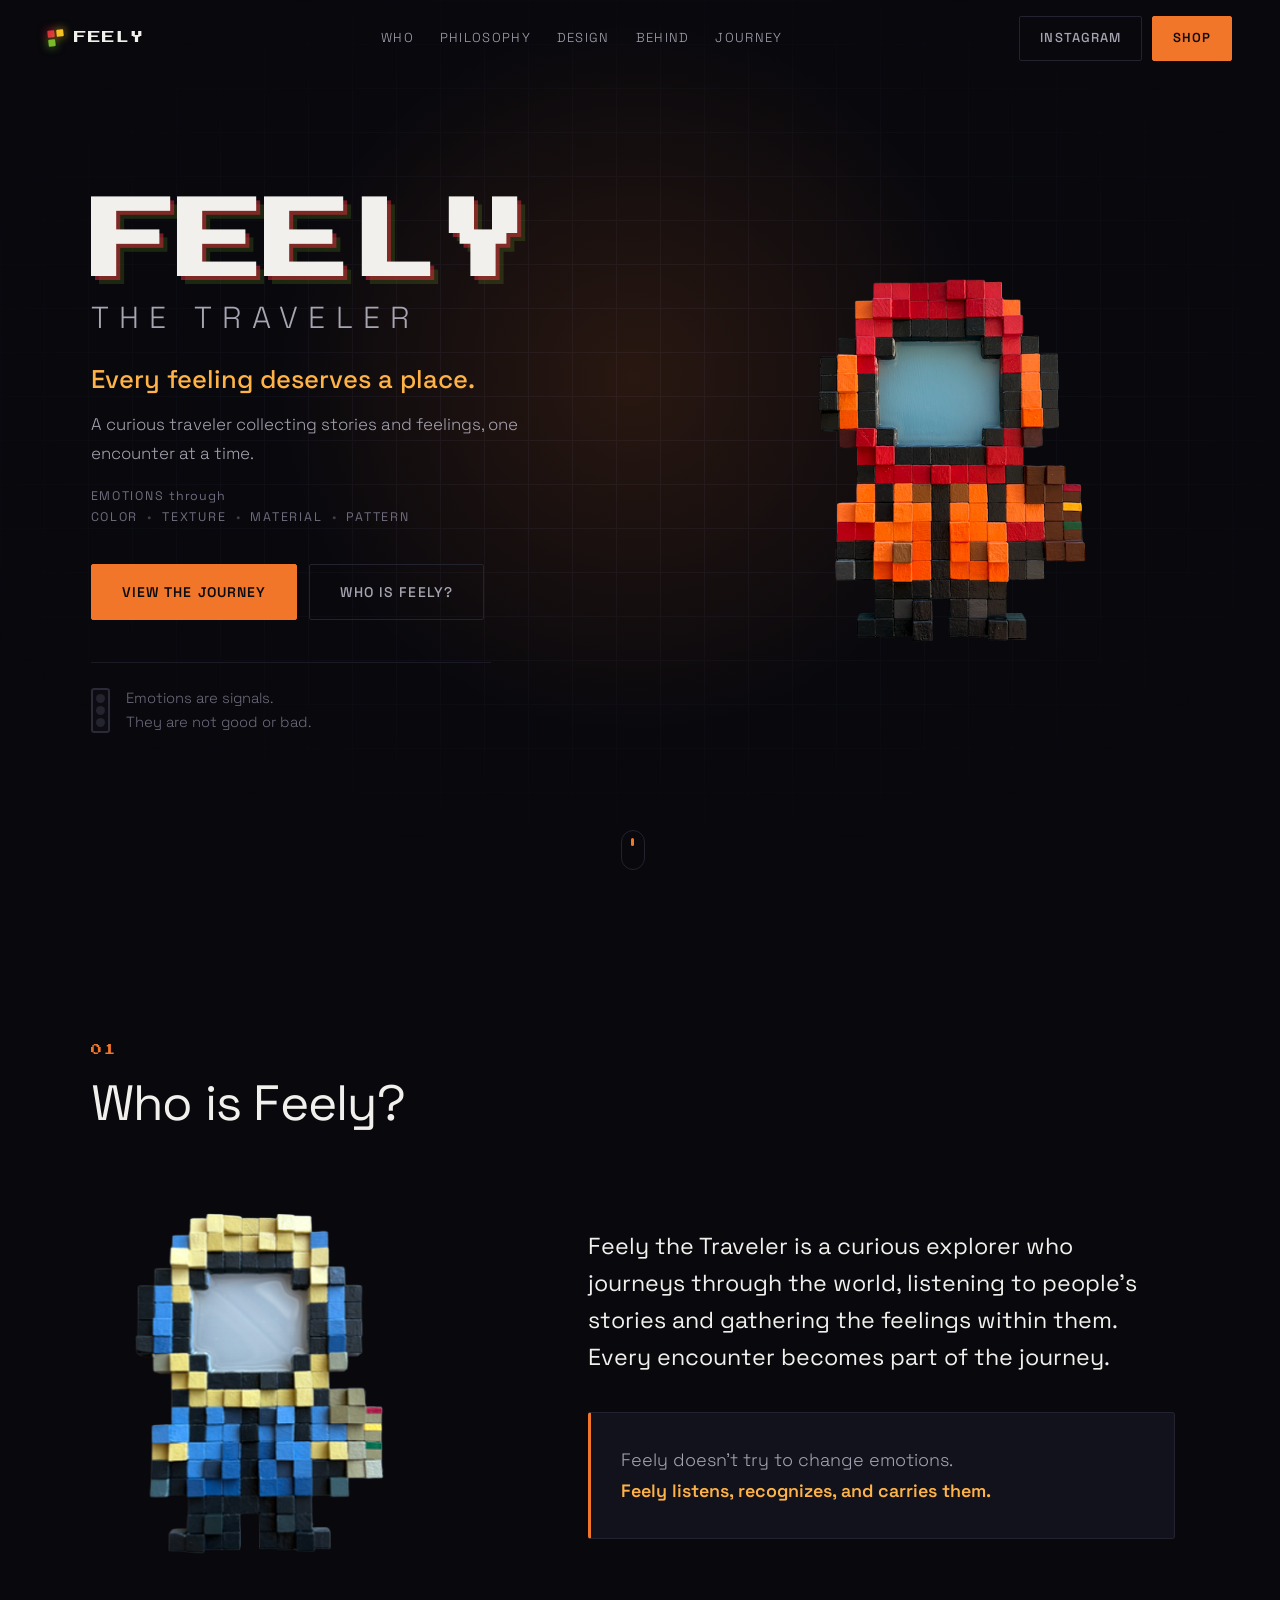
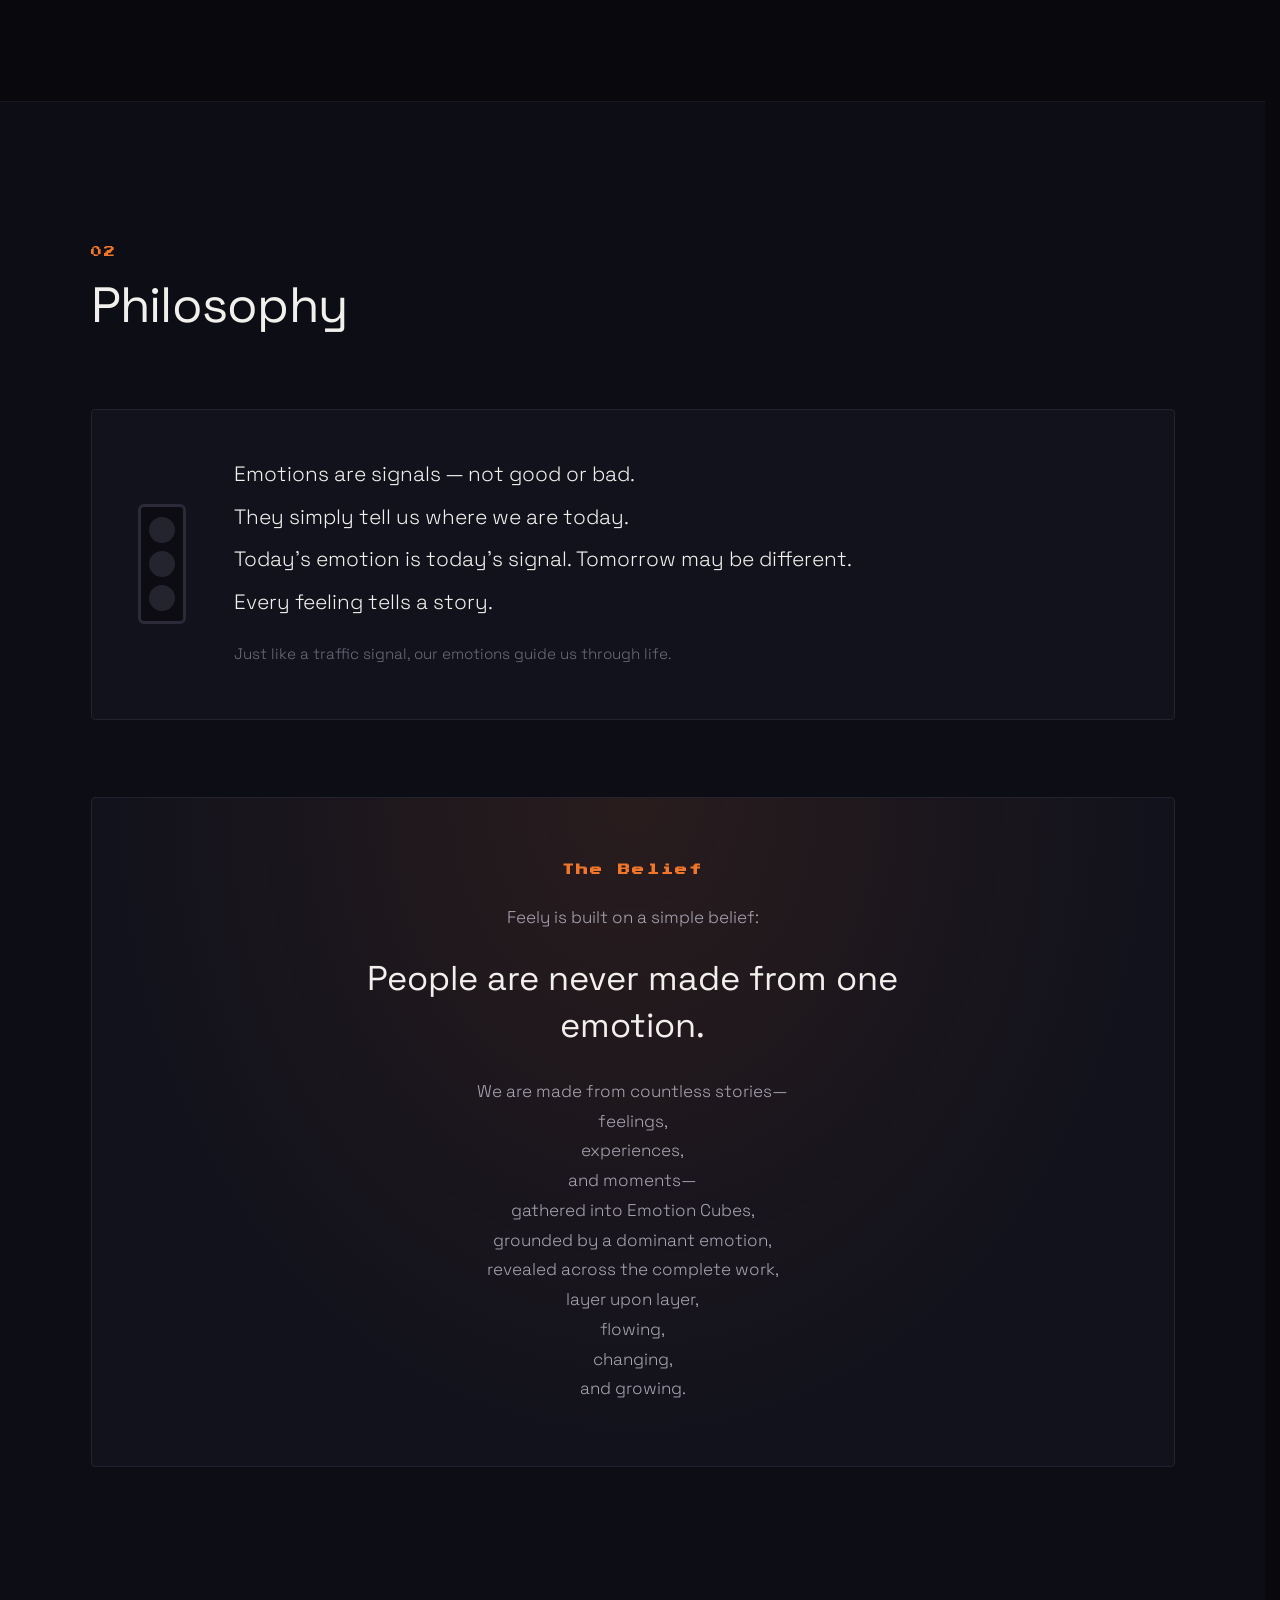
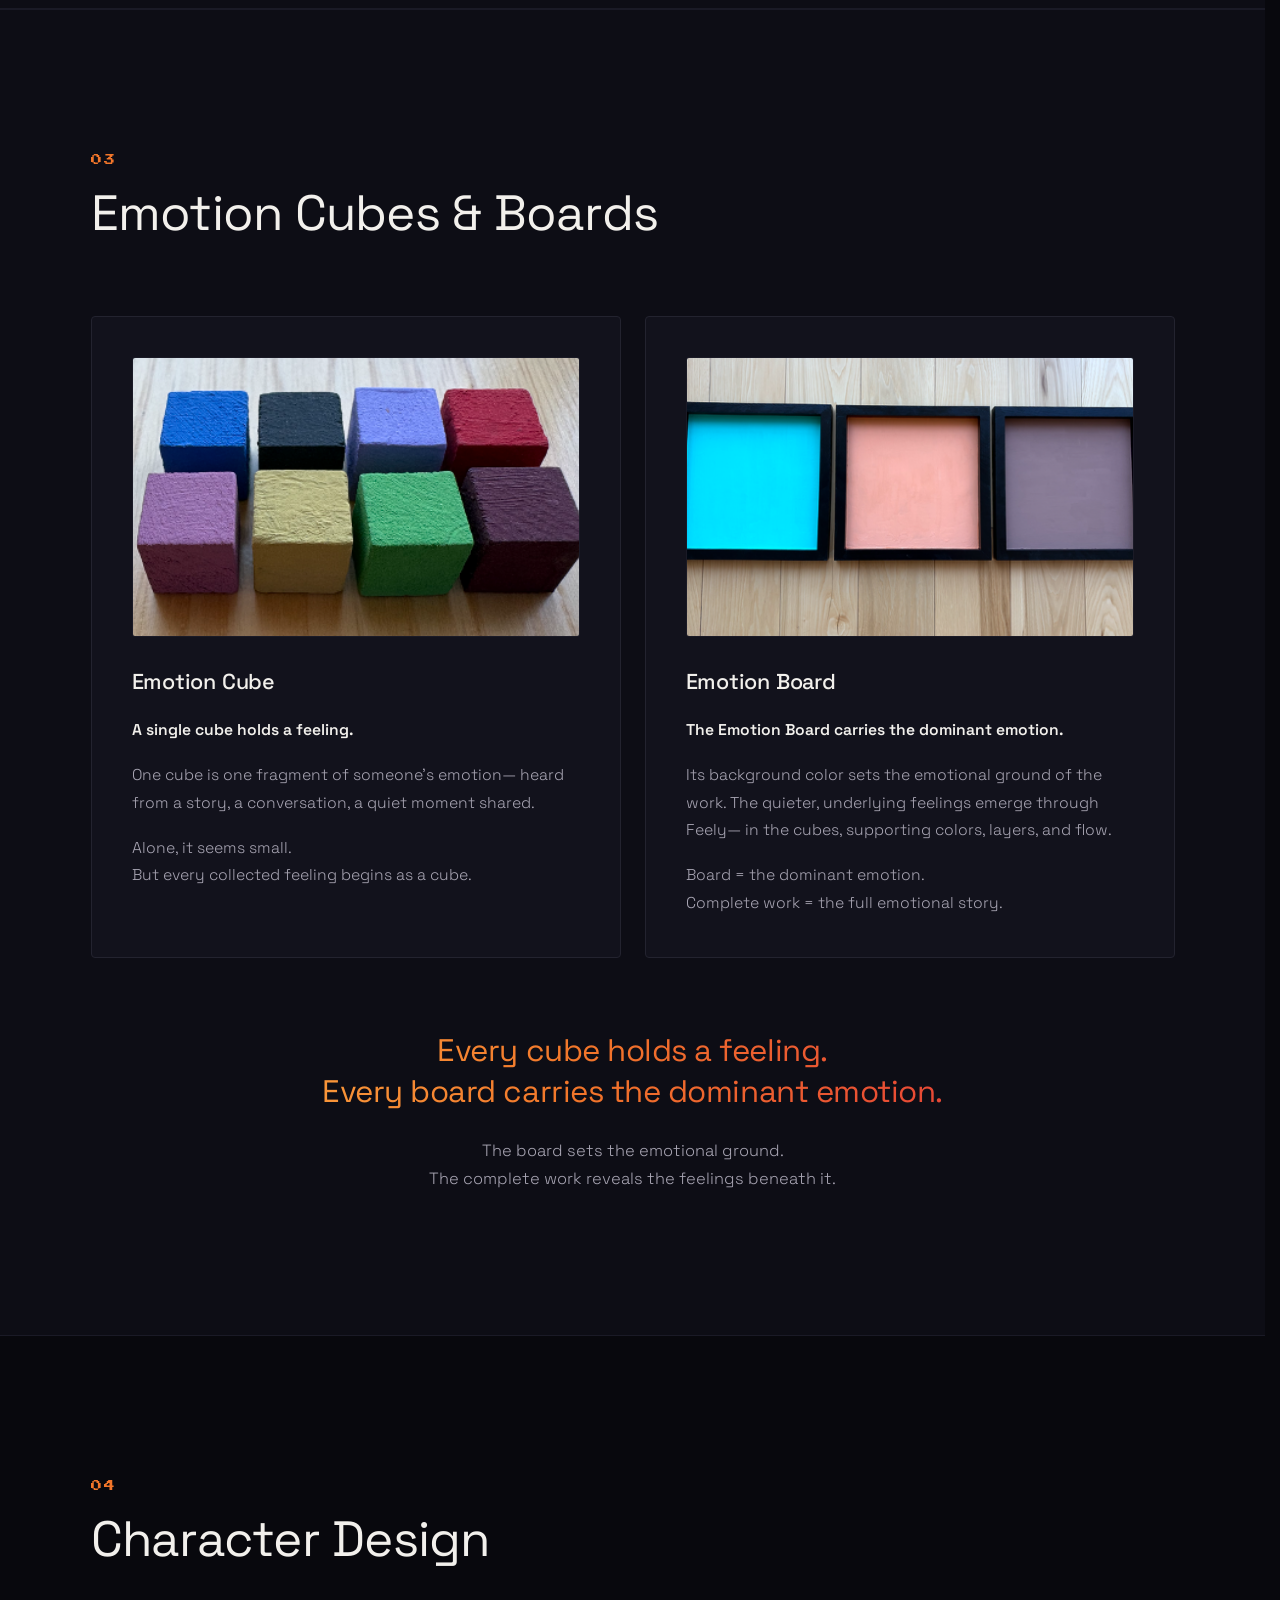
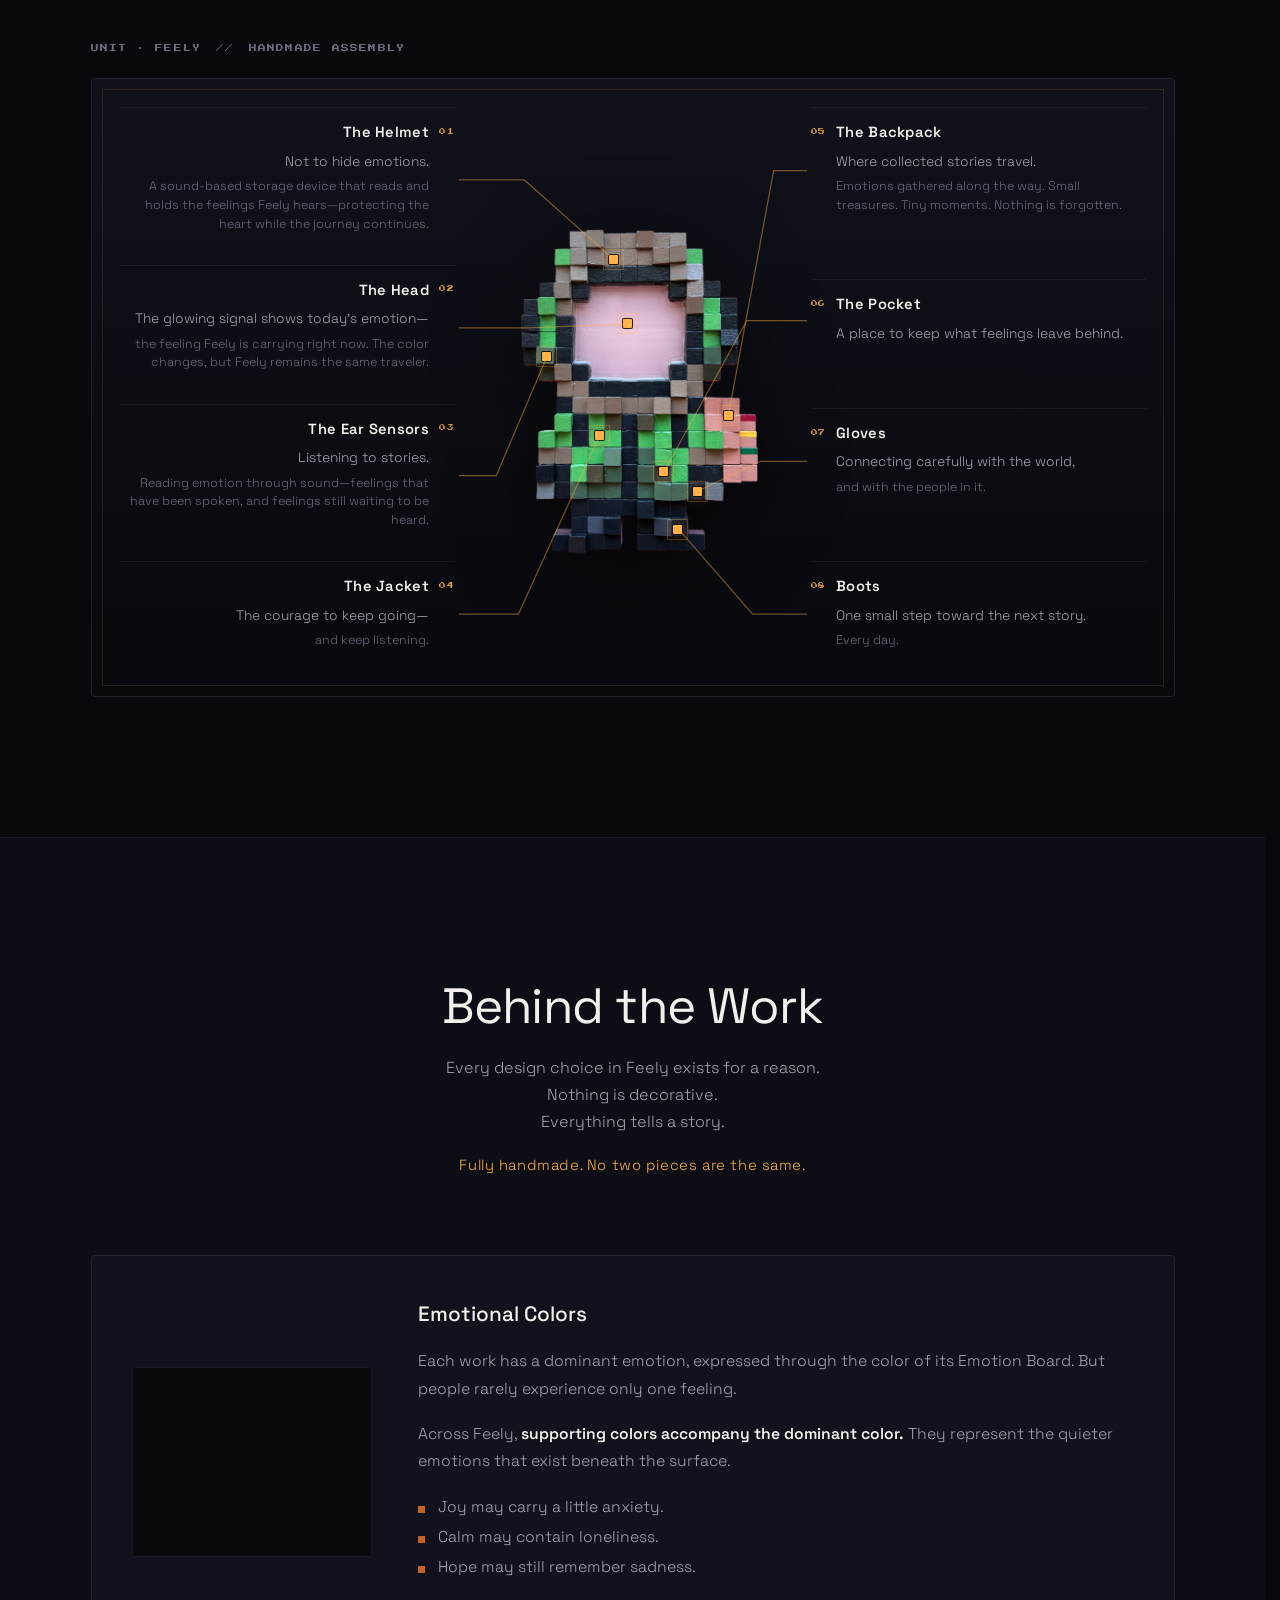
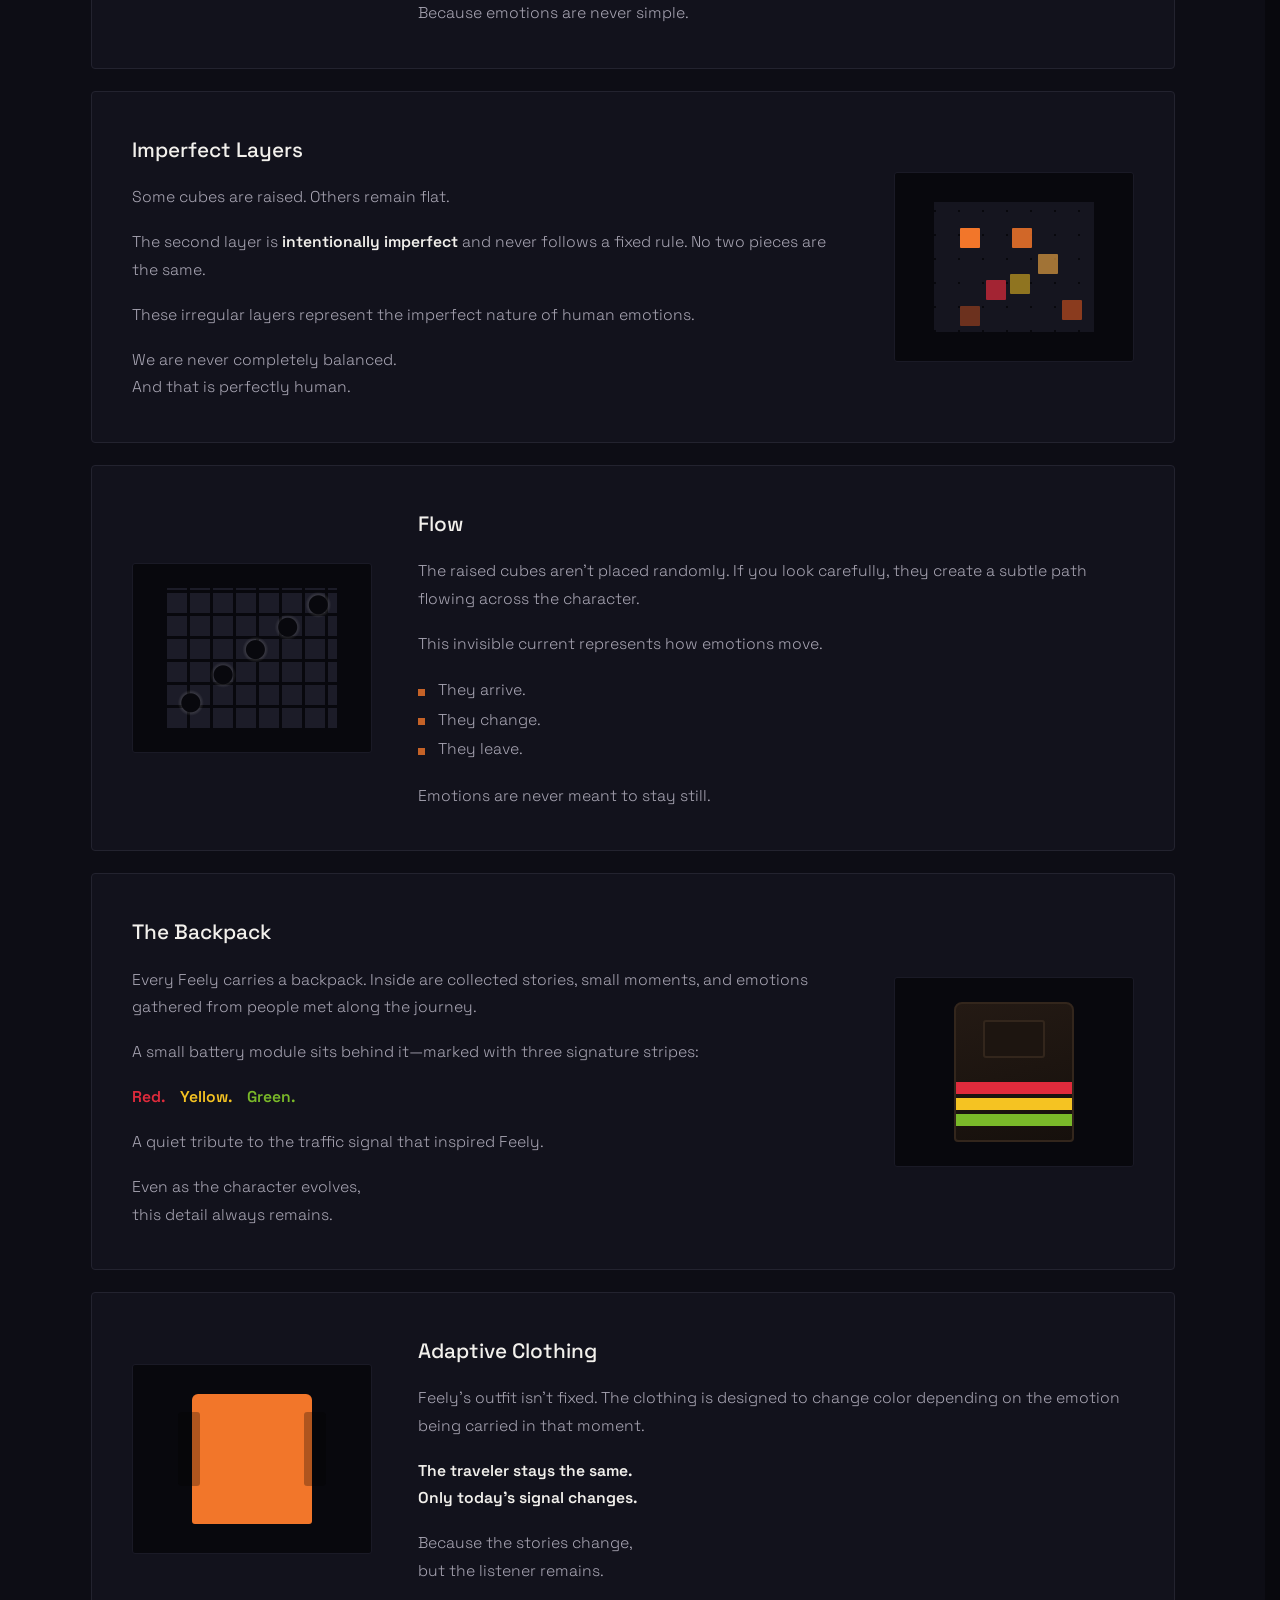
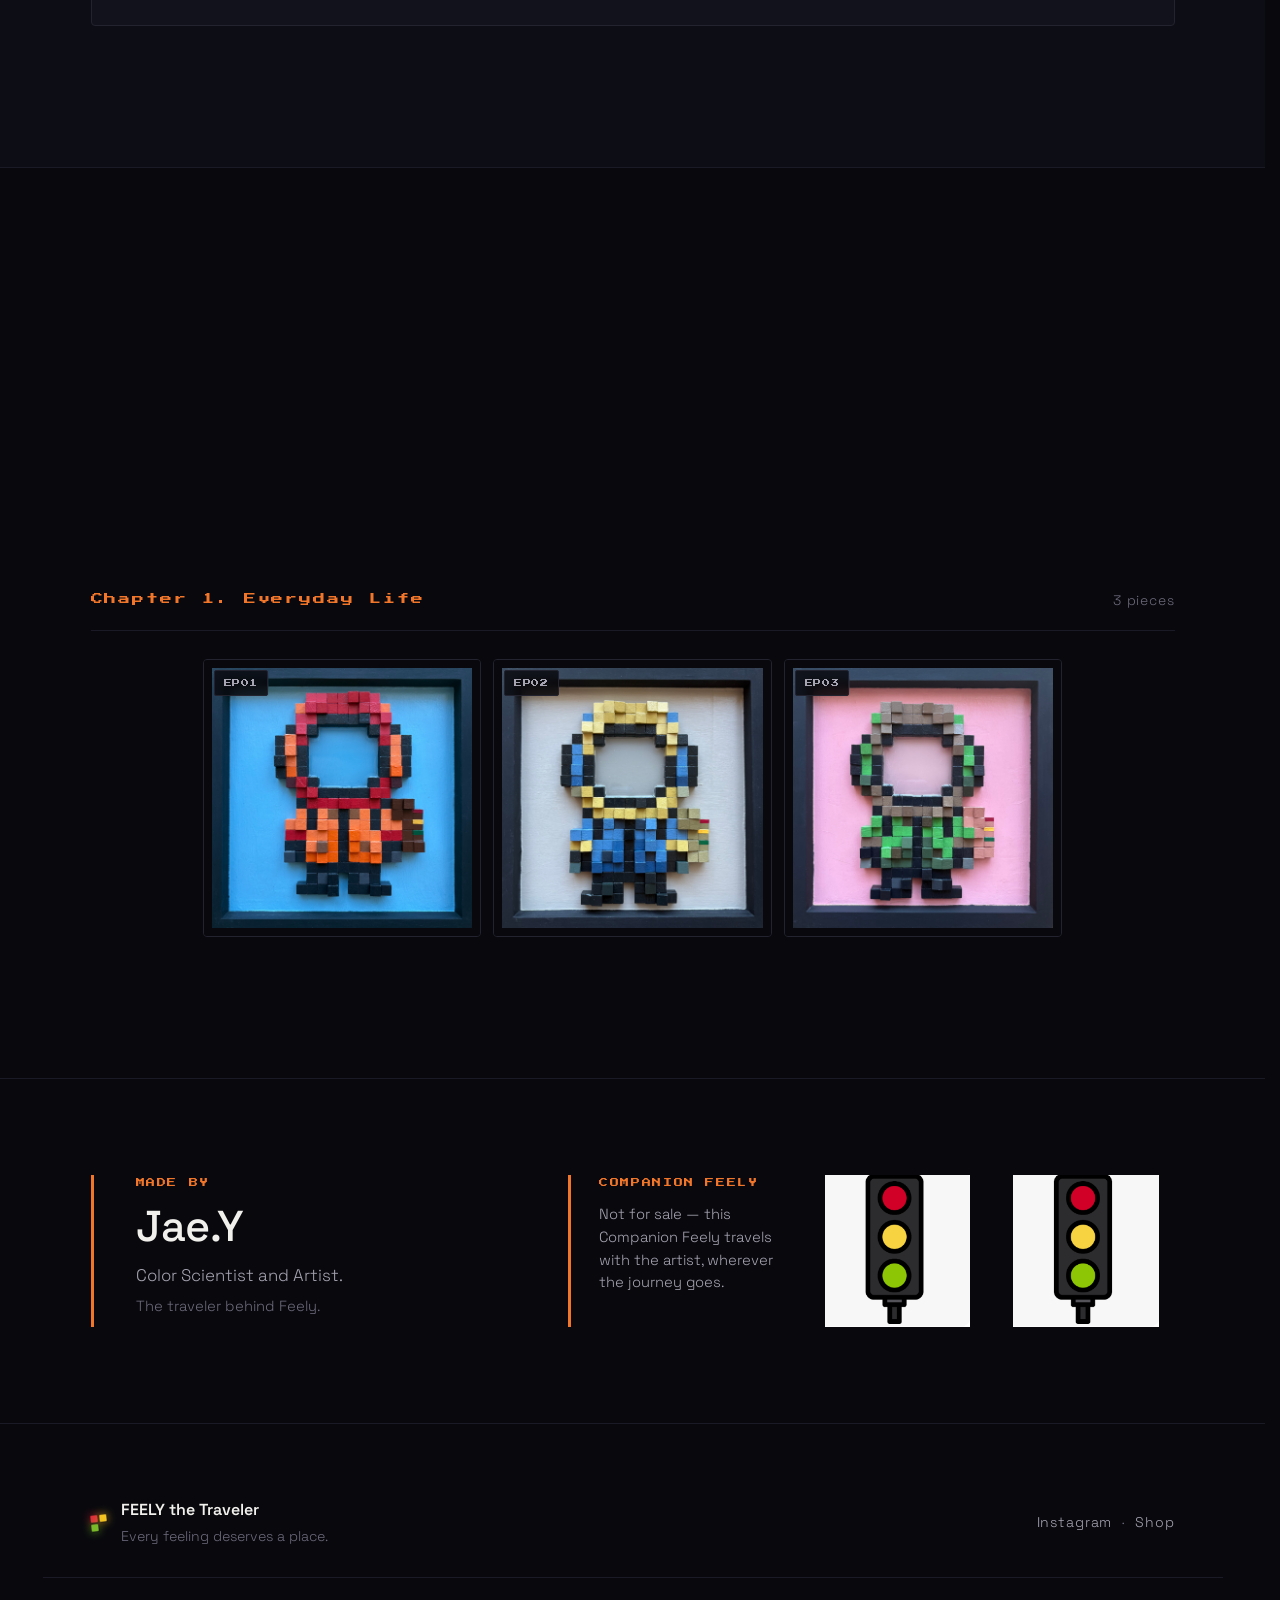
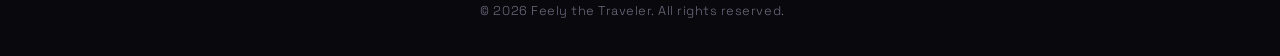
==== index.html @ 60d7a717 "Move Shop button out of mobile hamburger menu, keep Instagram inside" ====
<!DOCTYPE html>
<html lang="en">
<head>
<meta charset="UTF-8">
<meta name="viewport" content="width=device-width, initial-scale=1.0">
<meta name="google-site-verification" content="SsvzoKVjZzc_HH-ZsK9oeQ6jUMy10ze1MVU97NEycnQ" />

<title>FEELY the Traveler — Every feeling deserves a place.</title>
<meta name="description" content="A curious traveler collecting stories and feelings, one encounter at a time. Emotion Cubes and Emotion Boards by FEELY the Traveler.">

<meta property="og:type" content="website">
<meta property="og:title" content="FEELY the Traveler">
<meta property="og:description" content="Every feeling deserves a place. A curious traveler collecting stories and feelings, one encounter at a time.">
<meta property="og:image" content="assets/img/feel_foreground.png">
<meta name="twitter:card" content="summary_large_image">

<link rel="icon" type="image/png" href="assets/img/feel_foreground.png">

<link rel="preconnect" href="https://fonts.googleapis.com">
<link rel="preconnect" href="https://fonts.gstatic.com" crossorigin>
<link href="https://fonts.googleapis.com/css2?family=IBM+Plex+Sans:ital,wght@0,300;0,400;0,500;1,300&family=Press+Start+2P&family=Space+Grotesk:wght@300;400;500;600;700&display=swap" rel="stylesheet">
<link rel="stylesheet" href="assets/css/style.css">
</head>

<body>

<!-- ============ NAV ============ -->
<header class="nav" id="nav">
  <a class="nav__brand" href="#top">
    <span class="brandmark" aria-hidden="true">
      <i data-c="r"></i><i data-c="y"></i><i data-c="g"></i>
    </span>
    <span class="nav__brandtext">FEELY</span>
  </a>

  <nav class="nav__links" aria-label="Sections">
    <a href="#who">Who</a>
    <a href="#philosophy">Philosophy</a>
    <a href="#design">Design</a>
    <a href="#behind">Behind</a>
    <a href="#journey">Journey</a>
  </nav>

  <div class="nav__cta">
    <a class="btn btn--ghost" href="https://www.instagram.com/feely_the_traveler/" target="_blank" rel="noopener">Instagram</a>
    <a class="btn btn--solid" href="https://thedropmuse.com/artist/feely_the_traveler" target="_blank" rel="noopener">Shop</a>
  </div>

  <button class="nav__toggle" id="navToggle" type="button" aria-expanded="false" aria-controls="navMobile" aria-label="Toggle menu">
    <span class="nav__toggle-bar"></span>
    <span class="nav__toggle-bar"></span>
    <span class="nav__toggle-bar"></span>
  </button>

  <div class="nav__mobile" id="navMobile">
    <a href="#who">Who</a>
    <a href="#philosophy">Philosophy</a>
    <a href="#design">Design</a>
    <a href="#behind">Behind</a>
    <a href="#journey">Journey</a>
    <div class="nav__mobile-cta">
      <a class="btn btn--ghost" href="https://www.instagram.com/feely_the_traveler/" target="_blank" rel="noopener">Instagram</a>
    </div>
  </div>
</header>


<!-- ============ HERO ============ -->
<section class="hero" id="top">
  <div class="hero__grid" aria-hidden="true"></div>

  <div class="hero__inner">
    <div class="hero__copy">
      <h1 class="hero__title">
        <span class="hero__title-main">FEELY</span>
        <span class="hero__title-sub">the Traveler</span>
      </h1>

      <p class="hero__tag">Every feeling deserves a place.</p>
      <p class="hero__lede">A curious traveler collecting stories and feelings, one encounter at a time.</p>

      <p class="hero__materials" aria-label="Emotions through craft">
        <span class="hero__materials-lead">Emotions <span class="hero__materials-through">through</span></span>
        <span class="hero__materials-list">
          Color <span aria-hidden="true">•</span>
          Texture <span aria-hidden="true">•</span>
          Material <span aria-hidden="true">•</span>
          Pattern
        </span>
      </p>

      <div class="hero__actions">
        <a class="btn btn--solid btn--lg" href="#journey">View the Journey</a>
        <a class="btn btn--ghost btn--lg" href="#who">Who is Feely?</a>
      </div>

      <div class="hero__signalnote">
        <span class="signal signal--live" aria-hidden="true">
          <i data-lamp="r"></i><i data-lamp="y"></i><i data-lamp="g"></i>
        </span>
        <p>Emotions are signals.<br>They are not good or bad.</p>
      </div>
    </div>

    <figure class="hero__art">
      <div class="hero__artframe">
        <img src="assets/img/feel_foreground.png" alt="FEELY the Traveler, built from hand-painted wooden Emotion Cubes." loading="eager">
      </div>
    </figure>
  </div>

  <a class="hero__scroll" href="#who" aria-label="Scroll down">
    <span></span>
  </a>
</section>


<!-- ============ 01 WHO ============ -->
<section class="sec" id="who">
  <div class="wrap">
    <div class="sechead reveal">
      <span class="sechead__num">01</span>
      <h2 class="sechead__title">Who is Feely?</h2>
    </div>

    <div class="who">
      <figure class="who__art reveal">
        <img src="assets/img/feely_foreground2.png" alt="FEELY the Traveler" loading="lazy">
      </figure>

      <div class="who__copy">
        <div class="who__body reveal">
          <p class="lead">
            Feely the Traveler is a curious explorer who journeys through the world,
            listening to people's stories and gathering the feelings within them.
            Every encounter becomes part of the journey.
          </p>
        </div>

        <blockquote class="pull reveal">
          Feely doesn't try to change emotions.<br>
          <strong>Feely listens, recognizes, and carries them.</strong>
        </blockquote>
      </div>
    </div>
  </div>
</section>


<!-- ============ 02 PHILOSOPHY ============ -->
<section class="sec sec--alt" id="philosophy">
  <div class="wrap">
    <div class="sechead reveal">
      <span class="sechead__num">02</span>
      <h2 class="sechead__title">Philosophy</h2>
    </div>

    <div class="signalcard reveal">
      <div class="signalcard__light">
        <span class="signal signal--lg signal--live" aria-hidden="true">
          <i data-lamp="r"></i><i data-lamp="y"></i><i data-lamp="g"></i>
        </span>
      </div>
      <div class="signalcard__text">
        <p>Emotions are signals — not good or bad.</p>
        <p>They simply tell us where we are today.</p>
        <p>Today's emotion is today's signal. Tomorrow may be different.</p>
        <p>Every feeling tells a story.</p>
        <p class="muted">Just like a traffic signal, our emotions guide us through life.</p>
      </div>
    </div>

    <div class="manifesto reveal">
      <h3>The Belief</h3>
      <p>Feely is built on a simple belief:</p>
      <p class="manifesto__big">
        People are never made from one emotion.
      </p>
      <p>
        We are made from countless stories—<br>
        feelings,<br>
        experiences,<br>
        and moments—<br>
        gathered into Emotion Cubes,<br>
        grounded by a dominant emotion,<br>
        revealed across the complete work,<br>
        layer upon layer,<br>
        flowing,<br>
        changing,<br>
        and growing.
      </p>
    </div>
  </div>
</section>


<!-- ============ 03 EMOTION CUBE / EMOTION BOARD ============ -->
<section class="sec sec--alt" id="why">
  <div class="wrap">
    <div class="sechead reveal">
      <span class="sechead__num">03</span>
      <h2 class="sechead__title">Emotion Cubes &amp; Boards</h2>
    </div>

    <div class="duo">
      <article class="card reveal">
        <div class="card__visual">
          <img src="assets/img/emotion-cubes.png" alt="Hand-painted wooden Emotion Cubes in different colors." loading="lazy">
        </div>
        <h3>Emotion Cube</h3>
        <p><strong>A single cube holds a feeling.</strong></p>
        <p>
          One cube is one fragment of someone's emotion—
          heard from a story, a conversation, a quiet moment shared.
        </p>
        <p>Alone, it seems small.<br>But every collected feeling begins as a cube.</p>
      </article>

      <article class="card reveal">
        <div class="card__visual">
          <img src="assets/img/emotion-boards.png" alt="Emotion Boards whose background colors represent dominant emotions." loading="lazy">
        </div>
        <h3>Emotion Board</h3>
        <p><strong>The Emotion Board carries the dominant emotion.</strong></p>
        <p>
          Its background color sets the emotional ground of the work.
          The quieter, underlying feelings emerge through Feely—
          in the cubes, supporting colors, layers, and flow.
        </p>
        <p>Board = the dominant emotion.<br>Complete work = the full emotional story.</p>
      </article>
    </div>

    <p class="bigline bigline--sm reveal">
      Every cube holds a feeling.<br>
      Every board carries the dominant emotion.
    </p>
    <p class="center-note center-note--after reveal">
      The board sets the emotional ground.<br>
      The complete work reveals the feelings beneath it.
    </p>
  </div>
</section>


<!-- ============ 05 CHARACTER DESIGN ============ -->
<section class="sec" id="design">
  <div class="wrap">
    <div class="sechead reveal">
      <span class="sechead__num">04</span>
      <h2 class="sechead__title">Character Design</h2>
    </div>

    <div class="schematic reveal">
      <p class="schematic__meta">
        <span>UNIT · FEELY</span>
        <span aria-hidden="true">//</span>
        <span>HANDMADE ASSEMBLY</span>
      </p>

      <div class="schematic__board">
        <aside class="schematic__side schematic__side--left">
          <article class="callout" data-part="helmet">
            <span class="callout__id">01</span>
            <div class="callout__body">
              <h3>The Helmet</h3>
              <p>Not to hide emotions.</p>
              <p class="muted">A sound-based storage device that reads and holds the feelings Feely hears—protecting the heart while the journey continues.</p>
            </div>
          </article>

          <article class="callout" data-part="head">
            <span class="callout__id">02</span>
            <div class="callout__body">
              <h3>The Head</h3>
              <p>The glowing signal shows today's emotion—</p>
              <p class="muted">the feeling Feely is carrying right now. The color changes, but Feely remains the same traveler.</p>
            </div>
          </article>

          <article class="callout" data-part="ears">
            <span class="callout__id">03</span>
            <div class="callout__body">
              <h3>The Ear Sensors</h3>
              <p>Listening to stories.</p>
              <p class="muted">Reading emotion through sound—feelings that have been spoken, and feelings still waiting to be heard.</p>
            </div>
          </article>

          <article class="callout" data-part="jacket">
            <span class="callout__id">04</span>
            <div class="callout__body">
              <h3>The Jacket</h3>
              <p>The courage to keep going—</p>
              <p class="muted">and keep listening.</p>
            </div>
          </article>
        </aside>

        <figure class="schematic__figure">
          <div class="schematic__canvas">
            <img
              class="schematic__img"
              src="assets/img/feely_design.png"
              alt="FEELY character schematic — voxel traveler assembled from Emotion Cubes."
              loading="lazy"
            >

            <span class="schematic__pin" data-part="helmet" style="--x:44.0%; --y:12.7%"></span>
            <span class="schematic__pin" data-part="head" style="--x:48.3%; --y:31.5%"></span>
            <span class="schematic__pin" data-part="ears" style="--x:23.1%; --y:40.9%"></span>
            <span class="schematic__pin" data-part="jacket" style="--x:39.6%; --y:64.0%"></span>
            <span class="schematic__pin" data-part="backpack" style="--x:79.9%; --y:58.2%"></span>
            <span class="schematic__pin" data-part="pocket" style="--x:59.8%; --y:74.6%"></span>
            <span class="schematic__pin" data-part="gloves" style="--x:70.2%; --y:80.4%"></span>
            <span class="schematic__pin" data-part="boots" style="--x:64.2%; --y:91.4%"></span>
          </div>
        </figure>

        <svg class="schematic__wires" aria-hidden="true"></svg>

        <aside class="schematic__side schematic__side--right">
          <article class="callout" data-part="backpack">
            <span class="callout__id">05</span>
            <div class="callout__body">
              <h3>The Backpack</h3>
              <p>Where collected stories travel.</p>
              <p class="muted">Emotions gathered along the way. Small treasures. Tiny moments. Nothing is forgotten.</p>
            </div>
          </article>

          <article class="callout" data-part="pocket">
            <span class="callout__id">06</span>
            <div class="callout__body">
              <h3>The Pocket</h3>
              <p>A place to keep what feelings leave behind.</p>
            </div>
          </article>

          <article class="callout" data-part="gloves">
            <span class="callout__id">07</span>
            <div class="callout__body">
              <h3>Gloves</h3>
              <p>Connecting carefully with the world,</p>
              <p class="muted">and with the people in it.</p>
            </div>
          </article>

          <article class="callout" data-part="boots">
            <span class="callout__id">08</span>
            <div class="callout__body">
              <h3>Boots</h3>
              <p>One small step toward the next story.</p>
              <p class="muted">Every day.</p>
            </div>
          </article>
        </aside>
      </div>
    </div>
  </div>
</section>


<!-- ============ BEHIND THE DESIGN ============ -->
<section class="sec sec--alt" id="behind">
  <div class="wrap">
    <div class="sechead sechead--plain reveal">
      <h2 class="sechead__title">Behind the Work</h2>
      <p class="sechead__sub">
        Every design choice in Feely exists for a reason.<br>
        Nothing is decorative.<br>
        Everything tells a story.
      </p>
      <p class="sechead__handmade reveal">Fully handmade. No two pieces are the same.</p>
    </div>

    <div class="behind">

      <article class="behind__item reveal">
        <div class="behind__visual">
          <div class="swatches">
            <span class="swatch swatch--primary"></span>
            <span class="swatch swatch--s1"></span>
            <span class="swatch swatch--s2"></span>
          </div>
        </div>
        <div class="behind__body">
          <h3>Emotional Colors</h3>
          <p>Each work has a dominant emotion, expressed through the color of its Emotion Board. But people rarely experience only one feeling.</p>
          <p>Across Feely, <strong>supporting colors accompany the dominant color.</strong> They represent the quieter emotions that exist beneath the surface.</p>
          <ul class="ticks">
            <li>Joy may carry a little anxiety.</li>
            <li>Calm may contain loneliness.</li>
            <li>Hope may still remember sadness.</li>
          </ul>
          <p class="muted">Because emotions are never simple.</p>
        </div>
      </article>

      <article class="behind__item reveal">
        <div class="behind__visual">
          <div class="layers" aria-hidden="true"></div>
        </div>
        <div class="behind__body">
          <h3>Imperfect Layers</h3>
          <p>Some cubes are raised. Others remain flat.</p>
          <p>The second layer is <strong>intentionally imperfect</strong> and never follows a fixed rule. No two pieces are the same.</p>
          <p>These irregular layers represent the imperfect nature of human emotions.</p>
          <p class="muted">We are never completely balanced.<br>And that is perfectly human.</p>
        </div>
      </article>

      <article class="behind__item reveal">
        <div class="behind__visual">
          <div class="flow" aria-hidden="true"></div>
        </div>
        <div class="behind__body">
          <h3>Flow</h3>
          <p>The raised cubes aren't placed randomly. If you look carefully, they create a subtle path flowing across the character.</p>
          <p>This invisible current represents how emotions move.</p>
          <ul class="ticks">
            <li>They arrive.</li>
            <li>They change.</li>
            <li>They leave.</li>
          </ul>
          <p class="muted">Emotions are never meant to stay still.</p>
        </div>
      </article>

      <article class="behind__item reveal">
        <div class="behind__visual">
          <div class="pack" aria-hidden="true">
            <span class="pack__stripe pack__stripe--r"></span>
            <span class="pack__stripe pack__stripe--y"></span>
            <span class="pack__stripe pack__stripe--g"></span>
          </div>
        </div>
        <div class="behind__body">
          <h3>The Backpack</h3>
          <p>Every Feely carries a backpack. Inside are collected stories, small moments, and emotions gathered from people met along the journey.</p>
          <p>A small battery module sits behind it—marked with three signature stripes:</p>
          <p class="stripenames">
            <span class="sn sn--r">Red.</span>
            <span class="sn sn--y">Yellow.</span>
            <span class="sn sn--g">Green.</span>
          </p>
          <p>A quiet tribute to the traffic signal that inspired Feely.</p>
          <p class="muted">Even as the character evolves,<br>this detail always remains.</p>
        </div>
      </article>

      <article class="behind__item reveal">
        <div class="behind__visual">
          <div class="jacket" aria-hidden="true"></div>
        </div>
        <div class="behind__body">
          <h3>Adaptive Clothing</h3>
          <p>Feely's outfit isn't fixed. The clothing is designed to change color depending on the emotion being carried in that moment.</p>
          <p><strong>The traveler stays the same.<br>Only today's signal changes.</strong></p>
          <p class="muted">Because the stories change,<br>but the listener remains.</p>
        </div>
      </article>

    </div>

  </div>
</section>


<!-- ============ JOURNEY / GALLERY ============ -->
<section class="sec" id="journey">
  <div class="wrap">
    <div class="sechead sechead--plain reveal">
      <h2 class="sechead__title">The Journey</h2>
      <p class="sechead__sub">Stories collected along the way. One feeling at a time.</p>
    </div>

    <div class="journey__toolbar reveal">
      <div class="tabs" id="tabs" role="tablist" aria-label="Chapters"></div>
      <button class="tab tab--all" type="button" id="viewAll" aria-pressed="false">View all</button>
    </div>
    <div id="chapters"></div>
  </div>
</section>


<!-- ============ ARTIST ============ -->
<section class="artist">
  <div class="wrap">
    <div class="artist__row" id="artistRow">
      <div class="artist__col artist__signature reveal">
        <span class="artist__eyebrow">Made by</span>
        <h2>Jae.Y</h2>
        <p>Color Scientist and Artist.</p>
        <p class="artist__note">The traveler behind Feely.</p>
      </div>
    </div>
  </div>
</section>


<!-- ============ FOOTER ============ -->
<footer class="footer">
  <div class="wrap footer__inner">
    <div class="footer__brand">
      <span class="brandmark" aria-hidden="true">
        <i data-c="r"></i><i data-c="y"></i><i data-c="g"></i>
      </span>
      <div>
        <strong>FEELY the Traveler</strong>
        <span>Every feeling deserves a place.</span>
      </div>
    </div>

    <nav class="footer__links" aria-label="Elsewhere">
      <a href="https://www.instagram.com/feely_the_traveler/" target="_blank" rel="noopener">Instagram</a>
      <span aria-hidden="true">·</span>
      <a href="https://thedropmuse.com/artist/feely_the_traveler" target="_blank" rel="noopener">Shop</a>
    </nav>
  </div>
  <p class="footer__copy">&copy; <span id="year"></span> Feely the Traveler. All rights reserved.</p>
</footer>


<!-- ============ LIGHTBOX ============ -->
<div class="lb" id="lb" role="dialog" aria-modal="true" aria-label="Artwork viewer" hidden>
  <button class="lb__close" id="lbClose" aria-label="Close">&times;</button>
  <button class="lb__nav lb__nav--prev" id="lbPrev" aria-label="Previous">&#8249;</button>
  <button class="lb__nav lb__nav--next" id="lbNext" aria-label="Next">&#8250;</button>

  <div class="lb__panel">
    <figure class="lb__figure">
      <img id="lbImg" alt="">
    </figure>

    <aside class="lb__story" id="lbStory">
      <p class="lb__meta" id="lbMeta"></p>
      <p class="lb__emotion" id="lbEmotion" hidden></p>
      <blockquote class="lb__note" id="lbNote"></blockquote>
    </aside>
  </div>
</div>

<script src="assets/js/gallery-data.js"></script>
<script src="assets/js/main.js"></script>
</body>
</html>
---- assets/css/style.css ----
/* ==========================================================================
   FEELY the Traveler
   Every feeling deserves a place.
   ========================================================================== */

:root {
  /* Signal palette — the three lights that inspired Feely */
  --red:    #e02b3c;
  --yellow: #f5c322;
  --green:  #7ab929;

  /* Emotional accents drawn from the artwork */
  --orange: #f2762a;
  --rust:   #8a3b1e;
  --ember:  #ffb347;

  /* Surfaces */
  --bg:        #08080d;
  --bg-alt:    #0d0d15;
  --bg-card:   #12121c;
  --bg-raise:  #191926;
  --line:      #23232f;
  --line-soft: #1a1a26;

  /* Type */
  --ink:      #f2f0ec;
  --ink-mid:  #a8a5b3;
  --ink-dim:  #6e6b7d;

  --px: 'Press Start 2P', monospace;
  --sans: 'Space Grotesk', system-ui, -apple-system, 'Segoe UI', sans-serif;
  --story: 'IBM Plex Sans', 'Helvetica Neue', Helvetica, Arial, sans-serif;

  --wrap: 1180px;
  --ease: cubic-bezier(.22, 1, .36, 1);
}

* { box-sizing: border-box; }

html {
  scroll-behavior: smooth;
  scroll-padding-top: 90px;
  -webkit-text-size-adjust: 100%;
  overflow-x: hidden;
  overflow-y: scroll;
  scrollbar-gutter: stable;
}

body {
  margin: 0;
  background: var(--bg);
  color: var(--ink);
  font-family: var(--sans);
  font-size: 17px;
  line-height: 1.75;
  font-weight: 300;
  overflow-x: hidden;
  width: 100%;
  max-width: 100%;
  -webkit-font-smoothing: antialiased;
}

img { max-width: 100%; display: block; }

a { color: inherit; text-decoration: none; }

p { margin: 0 0 1.1rem; }
p:last-child { margin-bottom: 0; }

::selection { background: var(--orange); color: #0b0b10; }

.wrap {
  width: 100%;
  max-width: var(--wrap);
  margin: 0 auto;
  padding: 0 clamp(20px, 5vw, 48px);
}

.muted { color: var(--ink-dim); }

/* ==========================================================================
   Brand mark — RYG as Emotion Cubes, not a literal traffic light
   ========================================================================== */

.brandmark {
  display: inline-grid;
  grid-template-columns: repeat(2, 7px);
  grid-template-rows: repeat(2, 7px);
  gap: 2px;
  flex: none;
  transform: rotate(-6deg);
}

.brandmark i {
  display: block;
  width: 7px;
  height: 7px;
  border-radius: 1px;
  background: var(--c);
  box-shadow:
    1px 1px 0 rgba(0, 0, 0, .35),
    0 0 8px 1px color-mix(in srgb, var(--c) 55%, transparent);
}

.brandmark i[data-c="r"] {
  --c: var(--red);
  grid-column: 1;
  grid-row: 1;
}

.brandmark i[data-c="y"] {
  --c: var(--yellow);
  grid-column: 2;
  grid-row: 1;
}

.brandmark i[data-c="g"] {
  --c: var(--green);
  grid-column: 1;
  grid-row: 2;
}

/* ==========================================================================
   Signal motif — used in story sections (emotions as signals)
   ========================================================================== */

.signal {
  display: inline-flex;
  flex-direction: column;
  gap: 3px;
  padding: 4px 3px;
  background: #0c0c12;
  border: 2px solid #2a2a38;
  border-radius: 3px;
  flex: none;
}

.signal i {
  display: block;
  width: 9px;
  height: 9px;
  border-radius: 50%;
  background: #24242f;
  transition: background .45s var(--ease), box-shadow .45s var(--ease);
}

.signal--sm i { width: 7px; height: 7px; }

.signal--lg {
  gap: 8px;
  padding: 10px 8px;
  border-width: 3px;
  border-radius: 6px;
}
.signal--lg i { width: 26px; height: 26px; }

/* Cycling emotion light */
.signal--live i[data-lamp="r"] { animation: lamp 6s infinite; }
.signal--live i[data-lamp="y"] { animation: lamp 6s infinite 2s; }
.signal--live i[data-lamp="g"] { animation: lamp 6s infinite 4s; }

@keyframes lamp {
  0%, 28%  { background: var(--c, #24242f); box-shadow: 0 0 14px 2px var(--c); }
  33%, 100% { background: #24242f; box-shadow: none; }
}

.signal i[data-lamp="r"] { --c: var(--red); }
.signal i[data-lamp="y"] { --c: var(--yellow); }
.signal i[data-lamp="g"] { --c: var(--green); }

/* ==========================================================================
   Nav
   ========================================================================== */

.nav {
  position: fixed;
  top: 0;
  left: 0;
  right: 0;
  z-index: 100;
  display: flex;
  align-items: center;
  justify-content: space-between;
  gap: 24px;
  width: 100%;
  padding: 16px clamp(20px, 5vw, 48px);
  background: rgba(8, 8, 13, 0);
  border-bottom: 1px solid transparent;
  transition: background .4s var(--ease), border-color .4s var(--ease), padding .4s var(--ease);
}

.nav.is-stuck {
  background: rgba(8, 8, 13, .92);
  backdrop-filter: blur(14px);
  border-bottom-color: var(--line-soft);
  padding-top: 11px;
  padding-bottom: 11px;
}

.nav__brand { display: flex; align-items: center; gap: 10px; }

.nav__brandtext {
  font-family: var(--px);
  font-size: 13px;
  letter-spacing: 1px;
}

.nav__links { display: flex; gap: 26px; }

.nav__links a {
  font-size: 13px;
  letter-spacing: .1em;
  text-transform: uppercase;
  color: var(--ink-mid);
  position: relative;
  padding: 4px 0;
  transition: color .25s;
}

.nav__links a::after {
  content: '';
  position: absolute;
  left: 0; bottom: 0;
  width: 0; height: 2px;
  background: var(--orange);
  transition: width .3s var(--ease);
}

.nav__links a:hover { color: var(--ink); }
.nav__links a:hover::after { width: 100%; }

.nav__cta { display: flex; gap: 10px; }

/* Mobile-only nav toggle + dropdown — hidden unconditionally here.
   Visibility rules for these live only inside the max-width:1000px
   query below, so nothing here can ever render above that width. */
.nav__toggle { display: none; }
.nav__mobile { display: none; }

/* ==========================================================================
   Buttons
   ========================================================================== */

.btn {
  display: inline-flex;
  align-items: center;
  justify-content: center;
  gap: 8px;
  padding: 10px 20px;
  font-family: var(--sans);
  font-size: 13px;
  font-weight: 500;
  letter-spacing: .08em;
  text-transform: uppercase;
  border-radius: 2px;
  border: 1px solid var(--line);
  transition: transform .25s var(--ease), background .25s, border-color .25s, color .25s;
  white-space: nowrap;
}

.btn--ghost { color: var(--ink-mid); }
.btn--ghost:hover {
  color: var(--ink);
  border-color: var(--ink-dim);
  transform: translateY(-2px);
}

.btn--solid {
  background: var(--orange);
  border-color: var(--orange);
  color: #0b0b10;
  font-weight: 600;
}
.btn--solid:hover {
  background: var(--ember);
  border-color: var(--ember);
  transform: translateY(-2px);
}

.btn--lg { padding: 15px 30px; font-size: 14px; }

/* ==========================================================================
   Hero
   ========================================================================== */

.hero {
  position: relative;
  min-height: 100svh;
  display: flex;
  align-items: center;
  padding: 130px 0 90px;
  overflow: hidden;
  contain: paint;
  isolation: isolate;
}

.hero__grid {
  position: absolute;
  inset: 0;
  background-image:
    linear-gradient(var(--line-soft) 1px, transparent 1px),
    linear-gradient(90deg, var(--line-soft) 1px, transparent 1px);
  background-size: 44px 44px;
  background-position: 0 0;
  mask-image: radial-gradient(ellipse 75% 65% at 50% 45%, #000 20%, transparent 78%);
  opacity: .55;
  animation: drift 90s linear infinite;
  pointer-events: none;
}

@keyframes drift {
  to { background-position: 44px 44px; }
}

.hero::after {
  content: '';
  position: absolute;
  left: 50%; top: 42%;
  width: min(62%, 820px);
  aspect-ratio: 1;
  transform: translate(-50%, -50%);
  background: radial-gradient(circle, rgba(242, 118, 42, .14), transparent 66%);
  pointer-events: none;
}

.hero__inner {
  position: relative;
  z-index: 2;
  width: 100%;
  max-width: var(--wrap);
  margin: 0 auto;
  padding: 0 clamp(20px, 5vw, 48px);
  display: grid;
  grid-template-columns: minmax(0, 1.05fr) minmax(0, .95fr);
  gap: clamp(40px, 6vw, 80px);
  align-items: center;
  min-width: 0;
}

.hero__copy,
.hero__art {
  min-width: 0;
  max-width: 100%;
}

.eyebrow {
  display: inline-block;
  font-family: var(--px);
  font-size: 9px;
  letter-spacing: .22em;
  color: var(--orange);
  margin-bottom: 26px;
}

.hero__title { margin: 0 0 26px; line-height: .9; }

.hero__title-main {
  display: block;
  font-family: var(--px);
  font-size: clamp(2.6rem, 8vw, 5.4rem);
  letter-spacing: .01em;
  text-shadow:
     4px 4px 0 rgba(224, 43, 60, .5),
     8px 8px 0 rgba(122, 185, 41, .18);
}

.hero__title-sub {
  display: block;
  margin-top: 20px;
  font-size: clamp(1.1rem, 3vw, 1.9rem);
  font-weight: 300;
  letter-spacing: .34em;
  text-transform: uppercase;
  color: var(--ink-mid);
}

.hero__tag {
  font-size: clamp(1.15rem, 2.4vw, 1.6rem);
  font-weight: 500;
  color: var(--ember);
  margin-bottom: .5rem;
}

.hero__lede {
  font-size: 1.05rem;
  color: var(--ink-mid);
  max-width: 42ch;
  margin-bottom: 1.1rem;
}

.hero__materials {
  margin: 0 0 2.2rem;
  max-width: 52ch;
  font-size: .78rem;
  font-weight: 400;
  letter-spacing: .14em;
  color: var(--ink-dim);
  line-height: 1.7;
}

.hero__materials-lead,
.hero__materials-list {
  display: block;
  text-transform: uppercase;
}

.hero__materials-through {
  text-transform: none;
  letter-spacing: .06em;
}

.hero__materials-list span {
  margin: 0 .35em;
  opacity: .55;
}

.hero__actions {
  display: flex;
  flex-wrap: wrap;
  gap: 12px;
  margin-bottom: 2.6rem;
}

.hero__signalnote {
  display: flex;
  align-items: center;
  gap: 16px;
  padding-top: 24px;
  border-top: 1px solid var(--line-soft);
  max-width: 400px;
}

.hero__signalnote p {
  margin: 0;
  font-size: .92rem;
  line-height: 1.6;
  color: var(--ink-dim);
}

/* Framed artwork */
.hero__art { margin: 0; }

.hero__artframe {
  position: relative;
  padding: 8px;
  background: transparent;
  border: none;
  border-radius: 0;
  box-shadow: none;
  animation: bob 7s ease-in-out infinite;
}

@keyframes bob {
  0%, 100% { transform: translateY(0); }
  50%      { transform: translateY(-12px); }
}

.hero__artframe img {
  width: 100%;
  max-height: 62vh;
  object-fit: contain;
  border-radius: 0;
}

.hero__art figcaption {
  margin-top: 18px;
  text-align: center;
  font-size: .82rem;
  letter-spacing: .06em;
  color: var(--ink-dim);
}

.hero__scroll {
  position: absolute;
  left: 50%; bottom: 30px;
  transform: translateX(-50%);
  width: 24px; height: 40px;
  border: 1px solid var(--line);
  border-radius: 12px;
  display: grid;
  place-items: start center;
  padding-top: 7px;
  z-index: 3;
}

.hero__scroll span {
  width: 3px; height: 8px;
  border-radius: 2px;
  background: var(--orange);
  animation: wheel 1.9s var(--ease) infinite;
}

@keyframes wheel {
  0%       { opacity: 0; transform: translateY(0); }
  35%      { opacity: 1; }
  100%     { opacity: 0; transform: translateY(16px); }
}

/* ==========================================================================
   Section shell
   ========================================================================== */

.sec { padding: clamp(80px, 11vw, 150px) 0; }
.sec--alt { background: var(--bg-alt); border-block: 1px solid var(--line-soft); }
.sec--core { background: radial-gradient(ellipse at 50% 0%, rgba(242,118,42,.07), transparent 62%); }

.sechead { margin-bottom: clamp(44px, 6vw, 76px); }

.sechead__num {
  display: block;
  font-family: var(--px);
  font-size: 11px;
  letter-spacing: .2em;
  color: var(--orange);
  margin-bottom: 16px;
}

.sechead__title {
  margin: 0;
  font-size: clamp(1.9rem, 4.6vw, 3.1rem);
  font-weight: 400;
  letter-spacing: -.015em;
  line-height: 1.1;
}

.sechead--plain { text-align: center; }

.sechead__sub {
  margin: 20px auto 0;
  max-width: 54ch;
  color: var(--ink-mid);
  font-size: 1rem;
  line-height: 1.7;
}

.sechead__handmade {
  margin: 18px auto 0;
  max-width: 54ch;
  font-size: .92rem;
  letter-spacing: .04em;
  color: var(--ember);
}

/* ==========================================================================
   01 Who
   ========================================================================== */

.who {
  display: grid;
  grid-template-columns: minmax(0, .85fr) minmax(0, 1.15fr);
  gap: clamp(28px, 5vw, 64px);
  align-items: center;
  max-width: none;
}

.who__art {
  margin: 0;
  justify-self: start;
  width: min(100%, 320px);
  animation: bob 7s ease-in-out infinite;
}

.who__art img {
  width: 100%;
  height: auto;
  display: block;
  object-fit: contain;
}

.who__copy {
  display: grid;
  gap: clamp(24px, 3vw, 36px);
  min-width: 0;
}

.lead {
  font-size: clamp(1.15rem, 2.2vw, 1.45rem);
  font-weight: 400;
  line-height: 1.6;
  color: var(--ink);
}

.who__body p:not(.lead) { color: var(--ink-mid); }

.pull {
  margin: 0;
  padding: 32px 30px;
  background: var(--bg-card);
  border: 1px solid var(--line);
  border-left: 3px solid var(--orange);
  border-radius: 3px;
  font-size: 1.12rem;
  line-height: 1.7;
  color: var(--ink-mid);
}

.pull strong { color: var(--ember); font-weight: 600; }

/* ==========================================================================
   02 Philosophy
   ========================================================================== */

.creed {
  list-style: none;
  margin: 0 0 clamp(48px, 6vw, 76px);
  padding: 0;
  display: grid;
  gap: 0;
  border-top: 1px solid var(--line-soft);
}

.creed li {
  padding: 22px 0 22px 46px;
  border-bottom: 1px solid var(--line-soft);
  font-size: clamp(1.05rem, 2.2vw, 1.35rem);
  font-weight: 300;
  position: relative;
  transition: color .3s, padding-left .3s var(--ease);
}

.creed li::before {
  content: '';
  position: absolute;
  left: 8px; top: 50%;
  width: 12px; height: 12px;
  transform: translateY(-50%);
  background: var(--line);
  transition: background .3s, box-shadow .3s;
}

.creed li:nth-child(3n+1)::before { --c: var(--red); }
.creed li:nth-child(3n+2)::before { --c: var(--yellow); }
.creed li:nth-child(3n)::before   { --c: var(--green); }

.creed li:hover { color: #fff; padding-left: 54px; }
.creed li:hover::before {
  background: var(--c);
  box-shadow: 0 0 16px 2px var(--c);
}

.signalcard {
  display: flex;
  align-items: center;
  gap: clamp(24px, 4vw, 48px);
  padding: clamp(28px, 4vw, 46px);
  background: var(--bg-card);
  border: 1px solid var(--line);
  border-radius: 4px;
}

.signalcard__text p {
  margin: 0 0 .4rem;
  font-size: clamp(1.05rem, 2vw, 1.3rem);
  font-weight: 300;
}

.signalcard__text p.muted {
  margin-top: 1.3rem;
  font-size: .95rem;
  line-height: 1.65;
}

/* ==========================================================================
   03 Journey
   ========================================================================== */

.steps {
  display: flex;
  flex-wrap: wrap;
  justify-content: center;
  gap: 12px;
  margin-bottom: clamp(48px, 6vw, 72px);
}

.steps__item {
  padding: 12px 22px;
  background: var(--bg-card);
  border: 1px solid var(--line);
  border-radius: 2px;
  font-size: .95rem;
  color: var(--ink-mid);
  transition: transform .3s var(--ease), border-color .3s, color .3s;
}

.steps__item:hover {
  transform: translateY(-4px);
  border-color: var(--orange);
  color: var(--ink);
}

.bigline {
  text-align: center;
  font-size: clamp(1.5rem, 4.4vw, 2.9rem);
  font-weight: 400;
  line-height: 1.3;
  letter-spacing: -.015em;
  margin: 0 0 1.6rem;
  background: linear-gradient(100deg, var(--ember), var(--orange) 45%, var(--red));
  -webkit-background-clip: text;
  background-clip: text;
  color: transparent;
}

.bigline--sm {
  font-size: clamp(1.2rem, 2.9vw, 1.95rem);
  margin-top: clamp(48px, 6vw, 72px);
  margin-bottom: 0;
}

.bigline em { font-style: normal; opacity: .72; }

.center-note {
  text-align: center;
  color: var(--ink-mid);
  font-size: 1.02rem;
  line-height: 1.75;
  margin: 0 auto;
  max-width: 52ch;
}

.center-note--loose {
  margin-top: clamp(44px, 5vw, 64px);
  font-family: var(--px);
  font-size: 11px;
  letter-spacing: .16em;
  line-height: 2;
  color: var(--orange);
}

/* ==========================================================================
   04 Emotion Cubes / Emotion Boards
   ========================================================================== */

.duo {
  display: grid;
  grid-template-columns: repeat(auto-fit, minmax(300px, 1fr));
  gap: 24px;
}

.card {
  padding: clamp(26px, 3.4vw, 40px);
  background: var(--bg-card);
  border: 1px solid var(--line);
  border-radius: 4px;
  transition: transform .35s var(--ease), border-color .35s;
}

.card:hover { transform: translateY(-6px); border-color: #34343f; }

.card h3 {
  margin: 0 0 1rem;
  font-size: 1.35rem;
  font-weight: 500;
  letter-spacing: -.01em;
}

.card p { color: var(--ink-mid); font-size: .98rem; }
.card strong { color: var(--ink); font-weight: 600; }

.card__visual {
  margin-bottom: 26px;
  border-radius: 3px;
  border: 1px solid var(--line-soft);
  overflow: hidden;
  background: var(--bg);
  aspect-ratio: 16 / 10;
}

.card__visual img {
  width: 100%;
  height: 100%;
  object-fit: cover;
  display: block;
}

.center-note--after { margin-top: 1.6rem; }

.ticks { list-style: none; margin: 0 0 1.1rem; padding: 0; }

.ticks li {
  position: relative;
  padding-left: 20px;
  color: var(--ink-mid);
  font-size: .98rem;
  line-height: 1.9;
}

.ticks li::before {
  content: '';
  position: absolute;
  left: 0; top: .82em;
  width: 7px; height: 7px;
  background: var(--orange);
  opacity: .8;
}

/* ==========================================================================
   05 Character design — schematic callouts
   ========================================================================== */

.schematic {
  margin-top: .4rem;
}

.schematic__meta {
  display: flex;
  flex-wrap: wrap;
  gap: .55rem .9rem;
  margin: 0 0 1.4rem;
  font-family: var(--px);
  font-size: .48rem;
  letter-spacing: .16em;
  text-transform: uppercase;
  color: var(--ink-dim);
}

.schematic__board {
  display: grid;
  grid-template-columns: minmax(0, 1fr) minmax(200px, 320px) minmax(0, 1fr);
  gap: 10px 18px;
  align-items: stretch;
  padding: clamp(16px, 2.4vw, 28px);
  background:
    linear-gradient(180deg, rgba(18, 18, 28, .92), rgba(8, 8, 13, .98)),
    repeating-linear-gradient(
      0deg,
      transparent,
      transparent 31px,
      rgba(255, 255, 255, .015) 32px
    );
  border: 1px solid var(--line);
  border-radius: 4px;
  position: relative;
  overflow: hidden;
}

.schematic__board::before {
  content: '';
  position: absolute;
  inset: 10px;
  border: 1px solid rgba(255, 179, 71, .12);
  pointer-events: none;
}

.schematic__side {
  display: flex;
  flex-direction: column;
  justify-content: space-between;
  gap: 14px;
  z-index: 2;
  min-width: 0;
}

.schematic__figure {
  position: relative;
  margin: 0;
  z-index: 1;
  display: flex;
  align-items: center;
  justify-content: center;
  align-self: center;
  isolation: isolate;
}

.schematic__canvas {
  position: relative;
  width: 100%;
  max-width: 320px;
}

.schematic__img {
  width: 100%;
  height: auto;
  display: block;
  image-rendering: auto;
  filter: drop-shadow(0 18px 40px rgba(0, 0, 0, .55));
}

.schematic__wires {
  position: absolute;
  inset: 0;
  width: 100%;
  height: 100%;
  pointer-events: none;
  overflow: visible;
  z-index: 4;
}

.schematic__wires path {
  fill: none;
  stroke: rgba(255, 179, 71, .42);
  stroke-width: 1.25;
  stroke-linecap: square;
  stroke-linejoin: miter;
  transition: stroke .3s var(--ease), stroke-width .3s var(--ease);
}

.schematic__pin {
  position: absolute;
  left: var(--x);
  top: var(--y);
  width: 9px;
  height: 9px;
  margin: -4.5px 0 0 -4.5px;
  border-radius: 1px;
  background: var(--ember);
  box-shadow: 0 0 0 1px rgba(8, 8, 13, .85), 0 0 12px rgba(255, 179, 71, .55);
  z-index: 3;
  transition: transform .3s var(--ease), box-shadow .3s var(--ease), background .3s;
}

.schematic__pin::after {
  content: '';
  position: absolute;
  inset: -6px;
  border: 1px solid rgba(255, 179, 71, .35);
  border-radius: 1px;
  opacity: .7;
}

.callout {
  position: relative;
  display: grid;
  grid-template-columns: auto 1fr;
  gap: 8px 10px;
  padding: 12px 12px 12px 0;
  border-top: 1px solid rgba(255, 255, 255, .06);
  transition: border-color .3s, background .3s;
}

.schematic__side--left .callout {
  grid-template-columns: 1fr auto;
  text-align: right;
  padding: 12px 0 12px 4px;
}

.schematic__side--right .callout {
  grid-template-columns: auto 1fr;
  text-align: left;
  padding: 12px 4px 12px 0;
}

.schematic__side--left .callout__body { order: 1; }
.schematic__side--left .callout__id { order: 2; }

.callout__id {
  font-family: var(--px);
  font-size: .42rem;
  letter-spacing: .12em;
  color: var(--ember);
  padding-top: .35rem;
  opacity: .85;
}

.callout__body { min-width: 0; }

.callout h3 {
  margin: 0 0 .35rem;
  font-size: .92rem;
  font-weight: 600;
  letter-spacing: .02em;
  color: var(--ink);
}

.callout p {
  margin: 0 0 .35rem;
  font-size: .86rem;
  line-height: 1.45;
  color: var(--ink-mid);
}

.callout p.muted {
  font-size: .78rem;
  line-height: 1.5;
  color: var(--ink-dim);
}

/* Hover — highlight matching pin + wire */
.schematic__board:has(.callout[data-part="helmet"]:hover) .schematic__pin[data-part="helmet"],
.schematic__board:has(.callout[data-part="head"]:hover) .schematic__pin[data-part="head"],
.schematic__board:has(.callout[data-part="ears"]:hover) .schematic__pin[data-part="ears"],
.schematic__board:has(.callout[data-part="jacket"]:hover) .schematic__pin[data-part="jacket"],
.schematic__board:has(.callout[data-part="backpack"]:hover) .schematic__pin[data-part="backpack"],
.schematic__board:has(.callout[data-part="pocket"]:hover) .schematic__pin[data-part="pocket"],
.schematic__board:has(.callout[data-part="gloves"]:hover) .schematic__pin[data-part="gloves"],
.schematic__board:has(.callout[data-part="boots"]:hover) .schematic__pin[data-part="boots"] {
  transform: scale(1.35);
  background: var(--orange);
  box-shadow: 0 0 0 1px rgba(8, 8, 13, .85), 0 0 18px rgba(242, 118, 42, .8);
}

.schematic__board:has(.callout[data-part="helmet"]:hover) .schematic__wires path[data-part="helmet"],
.schematic__board:has(.callout[data-part="head"]:hover) .schematic__wires path[data-part="head"],
.schematic__board:has(.callout[data-part="ears"]:hover) .schematic__wires path[data-part="ears"],
.schematic__board:has(.callout[data-part="jacket"]:hover) .schematic__wires path[data-part="jacket"],
.schematic__board:has(.callout[data-part="backpack"]:hover) .schematic__wires path[data-part="backpack"],
.schematic__board:has(.callout[data-part="pocket"]:hover) .schematic__wires path[data-part="pocket"],
.schematic__board:has(.callout[data-part="gloves"]:hover) .schematic__wires path[data-part="gloves"],
.schematic__board:has(.callout[data-part="boots"]:hover) .schematic__wires path[data-part="boots"] {
  stroke: var(--orange);
  stroke-width: 2;
}

.callout:hover {
  border-top-color: rgba(242, 118, 42, .45);
}

.callout:hover h3 { color: var(--ember); }

/* ==========================================================================
   06 Core identity
   ========================================================================== */

.core {
  list-style: none;
  margin: clamp(32px, 4vw, 48px) 0 0;
  padding: 0;
  display: grid;
  grid-template-columns: repeat(auto-fit, minmax(220px, 1fr));
  gap: 14px;
}

.core li {
  display: flex;
  align-items: center;
  gap: 14px;
  padding: 20px 22px;
  background: var(--bg-card);
  border: 1px solid var(--line);
  border-radius: 3px;
  font-size: .98rem;
  color: var(--ink-mid);
  transition: border-color .3s, color .3s, transform .3s var(--ease);
}

.core li::before {
  content: '';
  width: 10px; height: 10px;
  flex: none;
  background: var(--orange);
  box-shadow: 0 0 12px 1px rgba(242, 118, 42, .5);
}

.core li:hover {
  border-color: var(--orange);
  color: var(--ink);
  transform: translateY(-3px);
}

/* ==========================================================================
   Behind the work
   ========================================================================== */

.behind { display: grid; gap: 22px; }

.behind__item {
  display: grid;
  grid-template-columns: 240px 1fr;
  gap: clamp(24px, 4vw, 46px);
  align-items: center;
  padding: clamp(26px, 3.4vw, 40px);
  background: var(--bg-card);
  border: 1px solid var(--line);
  border-radius: 4px;
}

.behind__item:nth-child(even) { grid-template-columns: 1fr 240px; }
.behind__item:nth-child(even) .behind__visual { order: 2; }

.behind__visual {
  height: 190px;
  display: grid;
  place-items: center;
  background: var(--bg);
  border: 1px solid var(--line-soft);
  border-radius: 3px;
  overflow: hidden;
}

.behind__body h3 {
  margin: 0 0 1rem;
  font-size: 1.3rem;
  font-weight: 500;
}

.behind__body p { color: var(--ink-mid); font-size: .98rem; }
.behind__body strong { color: var(--ink); font-weight: 600; }

/* Emotional colors swatches */
.swatches { display: flex; align-items: flex-end; gap: 12px; }

.swatch {
  display: block;
  border-radius: 2px;
}

.swatch--primary {
  width: 76px; height: 76px;
  animation: emotionA 16s ease-in-out infinite;
}

.swatch--s1 {
  width: 42px; height: 42px;
  opacity: .85;
  animation: emotionB 16s ease-in-out infinite;
}

.swatch--s2 {
  width: 30px; height: 30px;
  opacity: .72;
  animation: emotionC 16s ease-in-out infinite;
}

/* Dominant emotion — wide range across the emotional spectrum */
@keyframes emotionA {
  0%,   14% { background: #f2762a; box-shadow: 0 0 30px rgba(242, 118, 42, .45); }
  20%,  34% { background: #2f6fd0; box-shadow: 0 0 30px rgba(47, 111, 208, .45); }
  40%,  54% { background: #e02b3c; box-shadow: 0 0 30px rgba(224, 43, 60, .45); }
  60%,  74% { background: #7ab929; box-shadow: 0 0 30px rgba(122, 185, 41, .45); }
  80%,  94% { background: #8b5cc7; box-shadow: 0 0 30px rgba(139, 92, 199, .45); }
  100%      { background: #f2762a; box-shadow: 0 0 30px rgba(242, 118, 42, .45); }
}

/* Supporting emotion — the quieter feeling beneath */
@keyframes emotionB {
  0%,   14% { background: #e02b3c; }
  20%,  34% { background: #2aa9a0; }
  40%,  54% { background: #f5c322; }
  60%,  74% { background: #3f74c4; }
  80%,  94% { background: #c94f8a; }
  100%      { background: #e02b3c; }
}

@keyframes emotionC {
  0%,   14% { background: #8a3b1e; }
  20%,  34% { background: #6b7fa8; }
  40%,  54% { background: #4f8f5c; }
  60%,  74% { background: #a9782c; }
  80%,  94% { background: #5b4b8a; }
  100%      { background: #8a3b1e; }
}

/* Imperfect layers */
.layers {
  width: 160px; height: 130px;
  background:
    repeating-linear-gradient(90deg, transparent 0 2px, #15151f 2px 24px),
    repeating-linear-gradient(0deg,  transparent 0 2px, #15151f 2px 24px);
  position: relative;
}

.layers::before,
.layers::after {
  content: '';
  position: absolute;
  background: var(--orange);
  border-radius: 1px;
}

.layers::before {
  left: 26px; top: 26px;
  width: 20px; height: 20px;
  box-shadow:
     52px 0 0 rgba(242,118,42,.85),
     26px 52px 0 rgba(224,43,60,.7),
     78px 26px 0 rgba(255,179,71,.6),
      0 78px 0 rgba(138,59,30,.75);
}

.layers::after {
  right: 12px; bottom: 12px;
  width: 20px; height: 20px;
  background: var(--rust);
  box-shadow: -52px -26px 0 rgba(245,195,34,.55);
}

/* Flow — an empty path through the cube field (negative space) */
.flow {
  width: 170px; height: 140px;
  /* a field of filled cubes */
  background:
    repeating-linear-gradient(90deg, #1c1c28 0 20px, var(--bg) 20px 23px),
    repeating-linear-gradient(0deg,  #1c1c28 0 20px, var(--bg) 20px 23px);
  background-blend-mode: darken;
  position: relative;
  overflow: hidden;
}

/* the path itself: missing cubes, faintly rimmed with light */
.flow::after {
  content: '';
  position: absolute;
  inset: 0;
  background:
    radial-gradient(circle at 14% 82%, var(--bg) 0 9px, rgba(242, 240, 236, .12) 10px, transparent 13px),
    radial-gradient(circle at 33% 62%, var(--bg) 0 9px, rgba(242, 240, 236, .1) 10px, transparent 13px),
    radial-gradient(circle at 52% 44%, var(--bg) 0 9px, rgba(242, 240, 236, .12) 10px, transparent 13px),
    radial-gradient(circle at 71% 28%, var(--bg) 0 9px, rgba(242, 240, 236, .1) 10px, transparent 13px),
    radial-gradient(circle at 89% 12%, var(--bg) 0 9px, rgba(242, 240, 236, .12) 10px, transparent 13px);
  animation: current 5s ease-in-out infinite;
}

@keyframes current {
  0%, 100% { transform: translate(0, 0);      opacity: .92; }
  50%      { transform: translate(5px, -5px); opacity: 1; }
}

/* Backpack stripes */
.pack {
  width: 120px; height: 140px;
  background: linear-gradient(165deg, #241a14, #16100c);
  border: 2px solid #33261c;
  border-radius: 8px 8px 4px 4px;
  position: relative;
  display: flex;
  flex-direction: column;
  justify-content: flex-end;
  gap: 4px;
  padding: 14px 0;
}

.pack::before {
  content: '';
  position: absolute;
  left: 50%; top: 16px;
  transform: translateX(-50%);
  width: 58px; height: 34px;
  background: #1d1510;
  border: 2px solid #33261c;
  border-radius: 3px;
}

.pack__stripe { display: block; height: 12px; width: 100%; }
.pack__stripe--r { background: var(--red); }
.pack__stripe--y { background: var(--yellow); }
.pack__stripe--g { background: var(--green); }

.stripenames { display: flex; gap: 14px; font-weight: 600; }
.sn--r { color: var(--red); }
.sn--y { color: var(--yellow); }
.sn--g { color: var(--green); }

/* Adaptive clothing */
.jacket {
  width: 120px; height: 130px;
  border-radius: 6px 6px 3px 3px;
  background: var(--orange);
  animation: outfit 10s linear infinite;
  position: relative;
}

.jacket::before,
.jacket::after {
  content: '';
  position: absolute;
  top: 18px;
  width: 22px; height: 74px;
  background: rgba(0, 0, 0, .28);
  border-radius: 3px;
}
.jacket::before { left: -14px; }
.jacket::after  { right: -14px; }

@keyframes outfit {
  0%   { background: #f2762a; }
  16%  { background: #e02b3c; }
  33%  { background: #f5c322; }
  50%  { background: #7ab929; }
  66%  { background: #2f6fd0; }
  83%  { background: #8b5cc7; }
  100% { background: #f2762a; }
}

.manifesto {
  margin-top: clamp(48px, 6vw, 80px);
  padding: clamp(32px, 5vw, 62px);
  text-align: center;
  background: radial-gradient(ellipse at 50% 0%, rgba(242,118,42,.1), transparent 68%), var(--bg-card);
  border: 1px solid var(--line);
  border-radius: 4px;
}

.manifesto h3 {
  margin: 0 0 1.4rem;
  font-family: var(--px);
  font-size: 12px;
  letter-spacing: .18em;
  color: var(--orange);
}

.manifesto p { color: var(--ink-mid); }

.manifesto__big {
  font-size: clamp(1.3rem, 3.4vw, 2.15rem);
  font-weight: 400;
  line-height: 1.35;
  color: var(--ink) !important;
  margin: 1.4rem auto 1.8rem;
  max-width: 26ch;
}

/* ==========================================================================
   Gallery
   ========================================================================== */

.journey__toolbar {
  display: flex;
  justify-content: center;
  align-items: center;
  flex-wrap: wrap;
  gap: 10px;
  margin-bottom: clamp(40px, 5vw, 60px);
}

.tabs {
  display: flex;
  justify-content: center;
  flex-wrap: wrap;
  gap: 10px;
}

.tab {
  padding: 11px 24px;
  background: transparent;
  border: 1px solid var(--line);
  border-radius: 2px;
  color: var(--ink-mid);
  font-family: var(--sans);
  font-size: 13px;
  font-weight: 500;
  letter-spacing: .1em;
  text-transform: uppercase;
  cursor: pointer;
  transition: all .28s var(--ease);
}

.tab:hover { color: var(--ink); border-color: var(--ink-dim); }

.tab.is-active {
  background: var(--orange);
  border-color: var(--orange);
  color: #0b0b10;
  font-weight: 600;
}

.tab--all {
  border-style: dashed;
  color: var(--ink-dim);
}

.tab--all.is-active {
  background: transparent;
  border-style: solid;
  border-color: var(--orange);
  color: var(--orange);
  font-weight: 600;
}

.chapter { display: none; }
.chapter.is-active { display: block; animation: fadeUp .55s var(--ease) both; }

#chapters.is-view-all .chapter {
  display: block;
  animation: fadeUp .55s var(--ease) both;
}

#chapters.is-view-all .chapter + .chapter {
  margin-top: clamp(48px, 6vw, 72px);
  padding-top: clamp(36px, 4vw, 52px);
  border-top: 1px solid var(--line-soft);
}

@keyframes fadeUp {
  from { opacity: 0; transform: translateY(16px); }
  to   { opacity: 1; transform: none; }
}

.chapter__head {
  display: flex;
  align-items: baseline;
  justify-content: space-between;
  gap: 20px;
  flex-wrap: wrap;
  padding-bottom: 18px;
  margin-bottom: 28px;
  border-bottom: 1px solid var(--line-soft);
}

.chapter__label {
  font-family: var(--px);
  font-size: 12px;
  letter-spacing: .16em;
  color: var(--orange);
}

.chapter__count { font-size: .86rem; color: var(--ink-dim); letter-spacing: .06em; }

.grid {
  display: grid;
  grid-template-columns: repeat(3, minmax(0, 1fr));
  gap: 12px;
  max-width: 860px;
  margin-inline: auto;
}

.tile {
  background: var(--bg-card);
  border: 1px solid var(--line);
  border-radius: 4px;
  overflow: hidden;
  cursor: pointer;
  min-width: 0;
  text-align: left;
  padding: 0;
  font: inherit;
  color: inherit;
  transition: transform .35s var(--ease), border-color .35s, box-shadow .35s;
}

.tile:hover {
  transform: translateY(-6px);
  border-color: #35353f;
  box-shadow: 0 24px 44px -22px rgba(0, 0, 0, .9);
}

.tile__imgwrap {
  position: relative;
  aspect-ratio: 1;
  background: var(--bg);
  display: grid;
  place-items: center;
  overflow: hidden;
}

.tile__imgwrap img {
  width: 100%; height: 100%;
  object-fit: contain;
  padding: 8px;
  transition: transform .5s var(--ease);
}

.tile:hover .tile__imgwrap img { transform: scale(1.06); }

.tile__ep {
  position: absolute;
  left: 10px; top: 10px;
  padding: 5px 9px;
  background: rgba(8, 8, 13, .82);
  border: 1px solid var(--line);
  border-radius: 2px;
  font-family: var(--px);
  font-size: 8px;
  letter-spacing: .08em;
  color: var(--ink-mid);
  backdrop-filter: blur(4px);
}

.tile__meta {
  padding: 16px 18px 18px;
  border-top: 1px solid var(--line-soft);
}

.tile__emotion {
  display: block;
  font-size: 1rem;
  font-weight: 500;
  margin-bottom: 4px;
}

.tile__note { display: block; font-size: .86rem; color: var(--ink-dim); line-height: 1.5; }

.tile__dots { display: flex; gap: 5px; margin-top: 12px; }

.tile__dots span {
  width: 12px; height: 12px;
  border-radius: 2px;
  border: 1px solid rgba(255, 255, 255, .1);
}

/* ==========================================================================
   Artist signature
   ========================================================================== */

.artist {
  padding: clamp(60px, 8vw, 96px) 0;
  border-top: 1px solid var(--line-soft);
}

.artist__row {
  display: grid;
  grid-template-columns: minmax(0, 1fr);
  gap: clamp(20px, 3vw, 28px);
  align-items: stretch;
}

.artist__row--companion {
  grid-template-columns: minmax(0, 0.9fr) minmax(0, 1.4fr);
  gap: clamp(40px, 7vw, 88px);
}

.artist__signature {
  padding-left: clamp(24px, 4vw, 42px);
  border-left: 3px solid var(--orange);
}

.artist__companion-group {
  display: grid;
  grid-template-columns: minmax(0, 1.1fr) minmax(0, 0.85fr) minmax(0, 0.85fr);
  gap: clamp(6px, 1vw, 12px);
  align-items: stretch;
  min-width: 0;
}

.artist__col {
  min-width: 0;
  display: flex;
  flex-direction: column;
  justify-content: flex-start;
}

.artist__companion-group .artist__col {
  padding-left: 0;
  border-left: none;
}

.artist__companion-group .artist__copy {
  padding-left: clamp(18px, 2.2vw, 28px);
  border-left: 3px solid var(--orange);
}

.artist__eyebrow {
  display: block;
  margin-bottom: 12px;
  font-family: var(--px);
  font-size: 9px;
  letter-spacing: .18em;
  text-transform: uppercase;
  color: var(--orange);
}

.artist__signature h2 {
  margin: 0 0 10px;
  font-size: clamp(1.8rem, 4vw, 2.7rem);
  font-weight: 500;
  line-height: 1.1;
}

.artist__signature p {
  margin: 0;
  font-size: 1.05rem;
  color: var(--ink-mid);
}

.artist__signature .artist__note {
  margin-top: 4px;
  font-size: .92rem;
  color: var(--ink-dim);
}

.artist__copy-body {
  margin: 0;
  font-size: .92rem;
  line-height: 1.55;
  color: var(--ink-mid);
}

.artist__photo {
  flex: 1;
  display: flex;
  align-items: center;
  justify-content: center;
  position: relative;
  min-height: 0;
  padding: 0;
  border: 0;
  background: transparent;
  cursor: pointer;
}

.artist__photo img {
  display: block;
  width: 100%;
  height: auto;
  max-height: 9.5rem;
  object-fit: contain;
  object-position: center center;
  transition: transform .35s var(--ease);
}

.artist__photo:hover img {
  transform: scale(1.04);
}

/* ==========================================================================
   Footer
   ========================================================================== */

.footer {
  padding: clamp(48px, 6vw, 72px) 0 34px;
  border-top: 1px solid var(--line-soft);
  background: var(--bg);
}

.footer__inner {
  display: flex;
  align-items: center;
  justify-content: space-between;
  gap: 26px;
  flex-wrap: wrap;
  padding-bottom: 28px;
  border-bottom: 1px solid var(--line-soft);
}

.footer__brand { display: flex; align-items: center; gap: 14px; }
.footer__brand strong { display: block; font-size: 1rem; font-weight: 600; }
.footer__brand > div > span { display: block; font-size: .88rem; color: var(--ink-dim); }

.footer__links {
  display: flex;
  align-items: center;
  gap: 10px;
  font-size: .88rem;
  letter-spacing: .06em;
  color: var(--ink-dim);
}

.footer__links a {
  color: var(--ink-mid);
  transition: color .25s;
}

.footer__links a:hover { color: var(--orange); }

.footer__copy {
  margin: 22px 0 0;
  text-align: center;
  font-size: .8rem;
  color: var(--ink-dim);
  letter-spacing: .04em;
}

/* ==========================================================================
   Lightbox — image left, story right
   ========================================================================== */

.lb {
  position: fixed;
  inset: 0;
  z-index: 200;
  display: grid;
  place-items: center;
  padding: 5vh 5vw;
  background: rgba(4, 4, 8, .96);
  backdrop-filter: blur(12px);
  animation: lbIn .3s var(--ease) both;
}

.lb[hidden] { display: none; }

@keyframes lbIn { from { opacity: 0; } to { opacity: 1; } }

.lb__panel {
  display: grid;
  grid-template-columns: minmax(0, 1.15fr) minmax(260px, .85fr);
  gap: clamp(28px, 4vw, 56px);
  align-items: center;
  width: min(1120px, 100%);
  max-height: 86vh;
}

.lb__figure {
  margin: 0;
  min-width: 0;
  display: grid;
  place-items: center;
}

.lb__figure img {
  max-width: 100%;
  max-height: 78vh;
  object-fit: contain;
  border: 1px solid var(--line);
  border-radius: 3px;
  background: var(--bg-alt);
}

.lb__story {
  min-width: 0;
  max-height: 78vh;
  overflow: auto;
  padding: clamp(8px, 1.5vw, 16px) 4px clamp(8px, 1.5vw, 16px) clamp(18px, 2.5vw, 28px);
  border-left: 1px solid rgba(242, 118, 42, .35);
}

.lb__story.is-empty {
  border-left-color: var(--line-soft);
}

.lb__meta {
  margin: 0 0 1.1rem;
  font-family: var(--px);
  font-size: 9px;
  letter-spacing: .16em;
  text-transform: uppercase;
  color: var(--orange);
}

.lb__emotion {
  margin: 0 0 1.2rem;
  font-family: var(--sans);
  font-size: .95rem;
  font-weight: 500;
  letter-spacing: .04em;
  color: var(--ember);
}

.lb__note {
  margin: 0;
  padding: 0;
  border: 0;
  font-family: var(--story);
  font-size: clamp(1.15rem, 2vw, 1.45rem);
  font-weight: 300;
  font-style: normal;
  line-height: 1.75;
  letter-spacing: .02em;
  color: #ece8e1;
  text-wrap: pretty;
}

.lb__note[hidden] { display: none; }

.lb__close,
.lb__nav {
  position: absolute;
  background: rgba(18, 18, 28, .8);
  border: 1px solid var(--line);
  color: var(--ink);
  cursor: pointer;
  border-radius: 3px;
  transition: background .25s, border-color .25s, transform .25s var(--ease);
  z-index: 2;
}

.lb__close:hover,
.lb__nav:hover { background: var(--orange); border-color: var(--orange); color: #0b0b10; }

.lb__close {
  top: 22px; right: 22px;
  width: 44px; height: 44px;
  font-size: 26px;
  line-height: 1;
}

.lb__nav {
  top: 50%;
  transform: translateY(-50%);
  width: 46px; height: 66px;
  font-size: 30px;
  line-height: 1;
}

.lb__nav:hover { transform: translateY(-50%) scale(1.06); }
.lb__nav--prev { left: 18px; }
.lb__nav--next { right: 18px; }

/* ==========================================================================
   Reveal on scroll
   ========================================================================== */

.reveal {
  opacity: 0;
  transform: translateY(22px);
  transition: opacity .75s var(--ease), transform .75s var(--ease);
}

.reveal.is-in { opacity: 1; transform: none; }

/* ==========================================================================
   Responsive
   ========================================================================== */

@media (max-width: 1000px) {
  .hero__inner { grid-template-columns: minmax(0, 1fr); gap: 52px; }
  .hero__art { order: -1; max-width: 400px; margin-inline: auto; }
  .hero { min-height: auto; padding-top: 120px; }
  .who { grid-template-columns: minmax(0, 1fr); }
  .who__art {
    width: min(100%, 260px);
    justify-self: start;
  }
  .nav__links { display: none; }
  .nav__cta .btn--ghost { display: none; }

  .nav__toggle {
    display: inline-flex;
    flex-direction: column;
    justify-content: center;
    align-items: center;
    gap: 5px;
    width: 40px;
    height: 40px;
    background: transparent;
    border: 1px solid var(--line);
    border-radius: 2px;
    cursor: pointer;
    padding: 0;
  }
  .nav__toggle-bar {
    display: block;
    width: 18px;
    height: 2px;
    background: var(--ink-mid);
    transition: transform .25s var(--ease), opacity .2s;
  }
  .nav__toggle.is-active .nav__toggle-bar:nth-child(1) { transform: translateY(7px) rotate(45deg); }
  .nav__toggle.is-active .nav__toggle-bar:nth-child(2) { opacity: 0; }
  .nav__toggle.is-active .nav__toggle-bar:nth-child(3) { transform: translateY(-7px) rotate(-45deg); }

  .nav__mobile {
    position: absolute;
    top: 100%;
    left: 0;
    right: 0;
    flex-direction: column;
    gap: 4px;
    padding: 18px clamp(20px, 5vw, 48px) 24px;
    background: rgba(8, 8, 13, .97);
    backdrop-filter: blur(14px);
    border-bottom: 1px solid var(--line-soft);
  }
  .nav__mobile.is-open { display: flex; }
  .nav__mobile a {
    font-size: 13px;
    letter-spacing: .1em;
    text-transform: uppercase;
    color: var(--ink-mid);
    padding: 10px 0;
    border-bottom: 1px solid var(--line-soft);
  }
  .nav__mobile a:hover,
  .nav__mobile a:active { color: var(--ink); }
  .nav__mobile-cta {
    display: flex;
    gap: 10px;
    padding-top: 14px;
  }

  body.nav-open { overflow: hidden; }

  .behind__item,
  .behind__item:nth-child(even) { grid-template-columns: 1fr; }
  .behind__item:nth-child(even) .behind__visual { order: 0; }
  .behind__visual { height: 170px; }

  .schematic__board {
    grid-template-columns: 1fr;
    gap: 22px;
  }

  .schematic__figure { order: -1; max-width: 280px; margin-inline: auto; }

  .schematic__wires { display: none; }

  .schematic__side {
    gap: 0;
  }

  .schematic__side--left .callout,
  .schematic__side--right .callout {
    text-align: left;
    grid-template-columns: auto 1fr;
    padding: 14px 0;
  }

  .schematic__side--left .callout__id,
  .schematic__side--left .callout__body { order: 0; }

  .artist__row--companion {
    grid-template-columns: 1fr;
    gap: clamp(28px, 5vw, 40px);
  }

  .artist__companion-group {
    grid-template-columns: 1fr 1fr;
    gap: 12px;
  }

  .artist__companion-group .artist__copy {
    grid-column: 1 / -1;
  }

  .grid { grid-template-columns: repeat(2, minmax(0, 1fr)); gap: 14px; }
}

@media (max-width: 640px) {
  body { font-size: 16px; }
  html { scroll-padding-top: 74px; }

  .nav { padding: 12px 18px; }

  .signalcard { flex-direction: column; text-align: center; }
  .grid { grid-template-columns: repeat(2, minmax(0, 1fr)); gap: 12px; }
  .artist__row--companion { grid-template-columns: 1fr; }
  .artist__companion-group { grid-template-columns: 1fr; }
  .hero__signalnote { flex-direction: column; align-items: flex-start; }

  .lb { padding: 4vh 4vw; }
  .lb__panel {
    grid-template-columns: 1fr;
    gap: 22px;
    max-height: none;
    overflow: auto;
  }
  .lb__figure img { max-height: 48vh; }
  .lb__story {
    border-left: 0;
    border-top: 1px solid rgba(242, 118, 42, .35);
    padding: 22px 6px 8px;
    max-height: none;
  }
  .lb__note { font-size: clamp(1.05rem, 4.2vw, 1.3rem); }
  .lb__nav { width: 38px; height: 54px; font-size: 24px; }
  .lb__nav--prev { left: 6px; }
  .lb__nav--next { right: 6px; }
  .lb__close { top: 14px; right: 14px; }
}

@media (prefers-reduced-motion: reduce) {
  *, *::before, *::after {
    animation-duration: .001s !important;
    animation-iteration-count: 1 !important;
    transition-duration: .001s !important;
  }
  html { scroll-behavior: auto; }
  .reveal { opacity: 1; transform: none; }
}
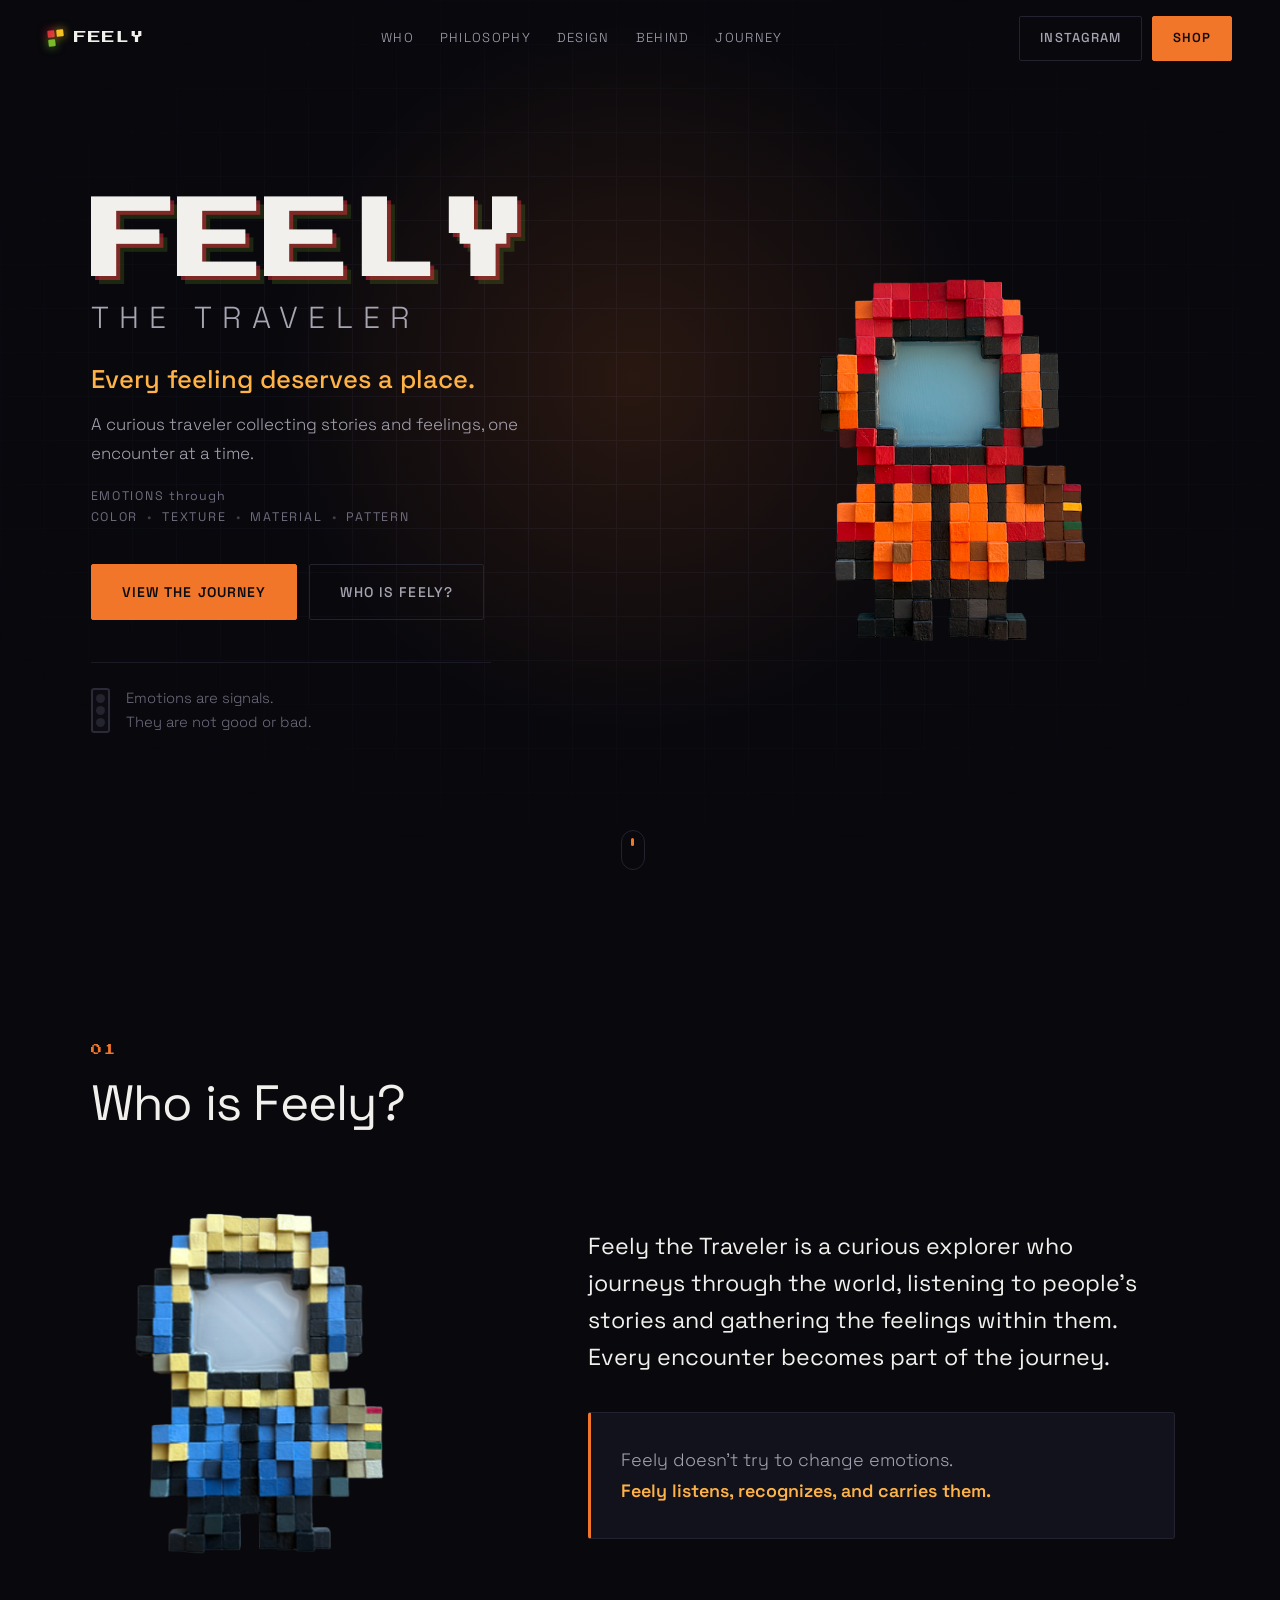
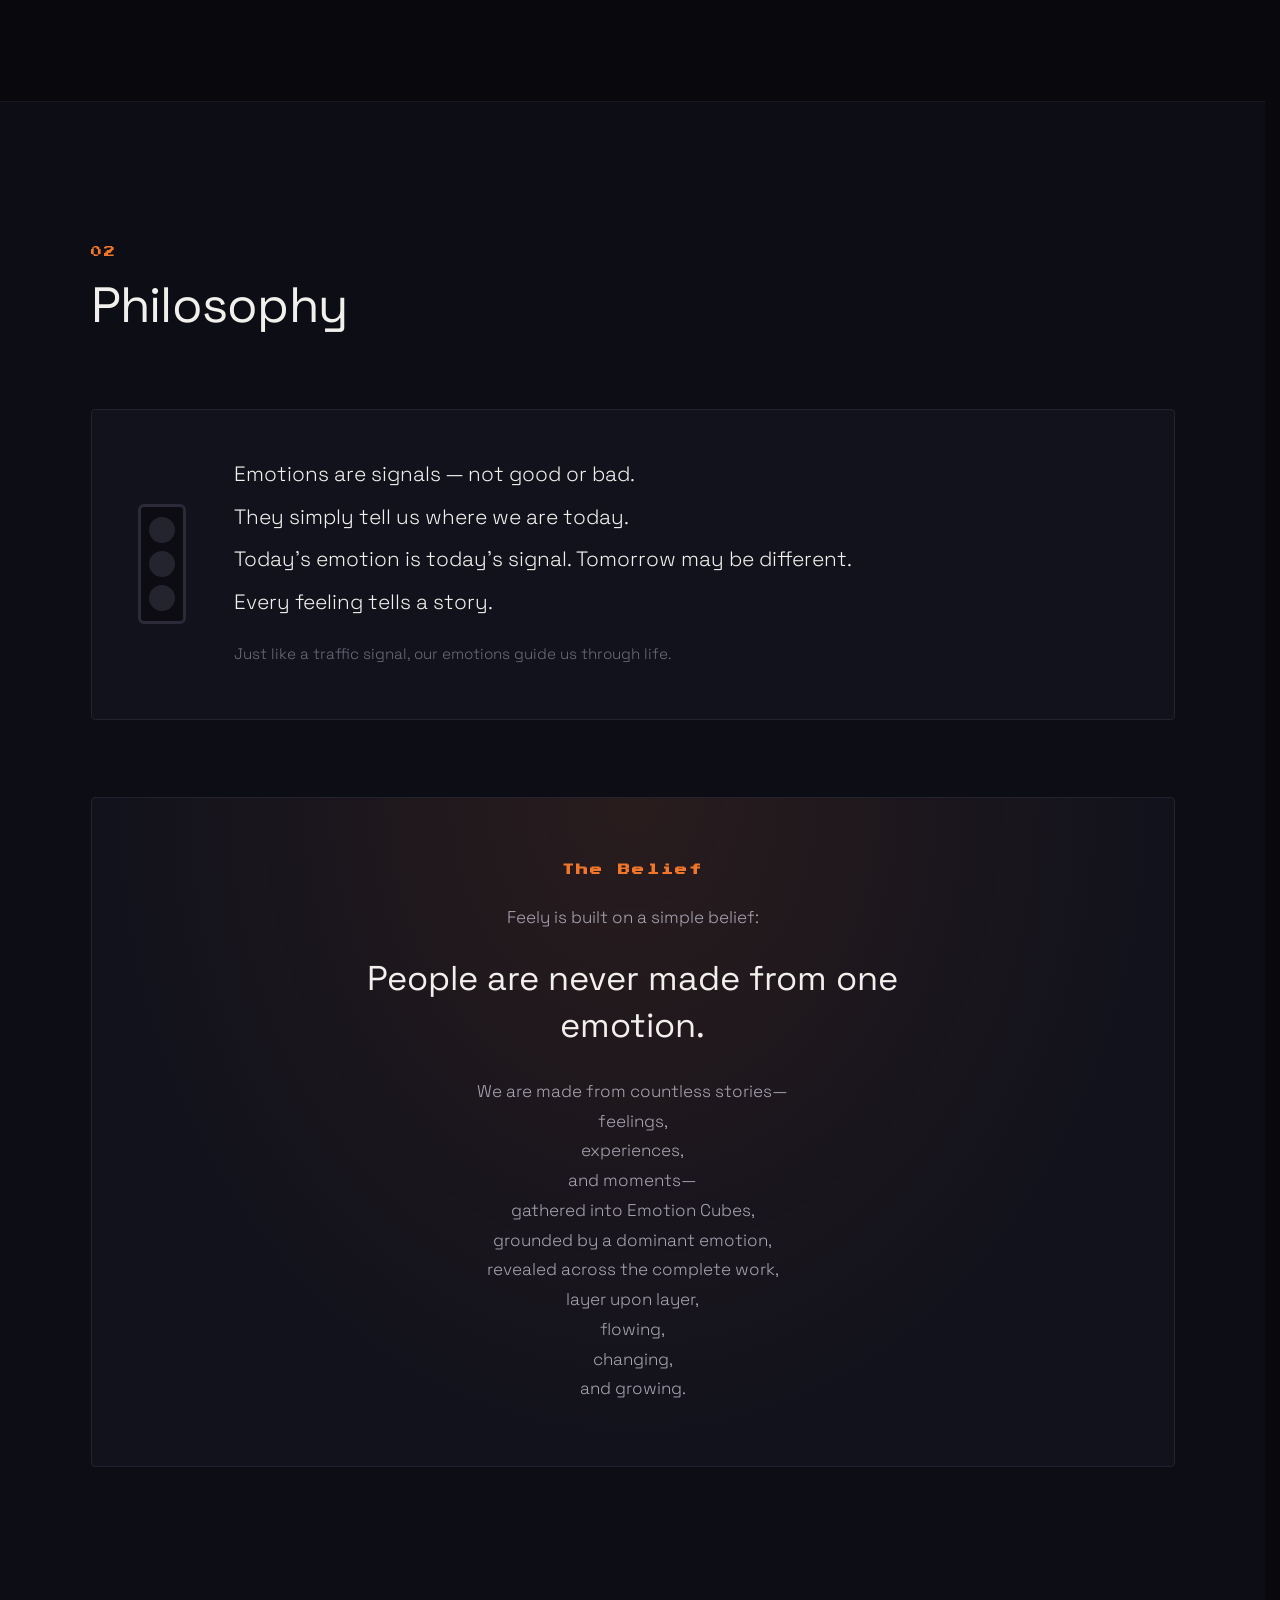
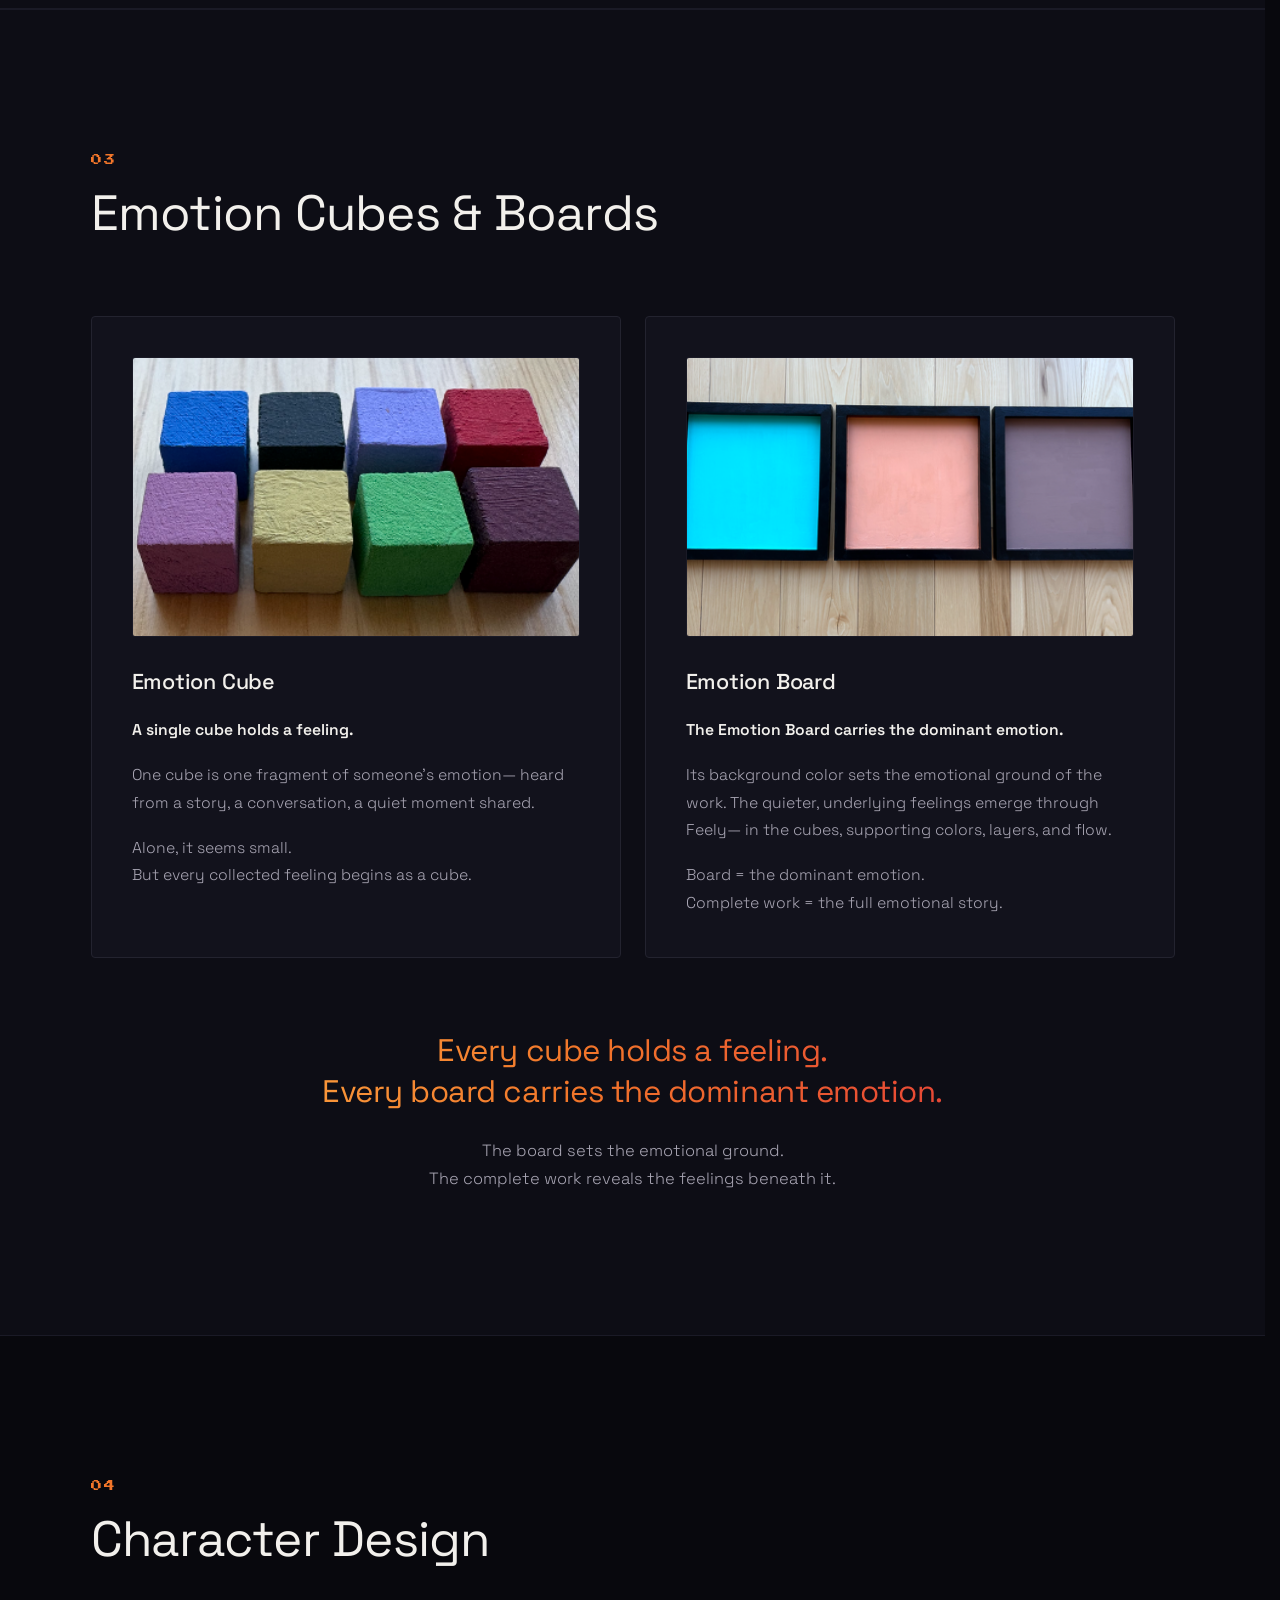
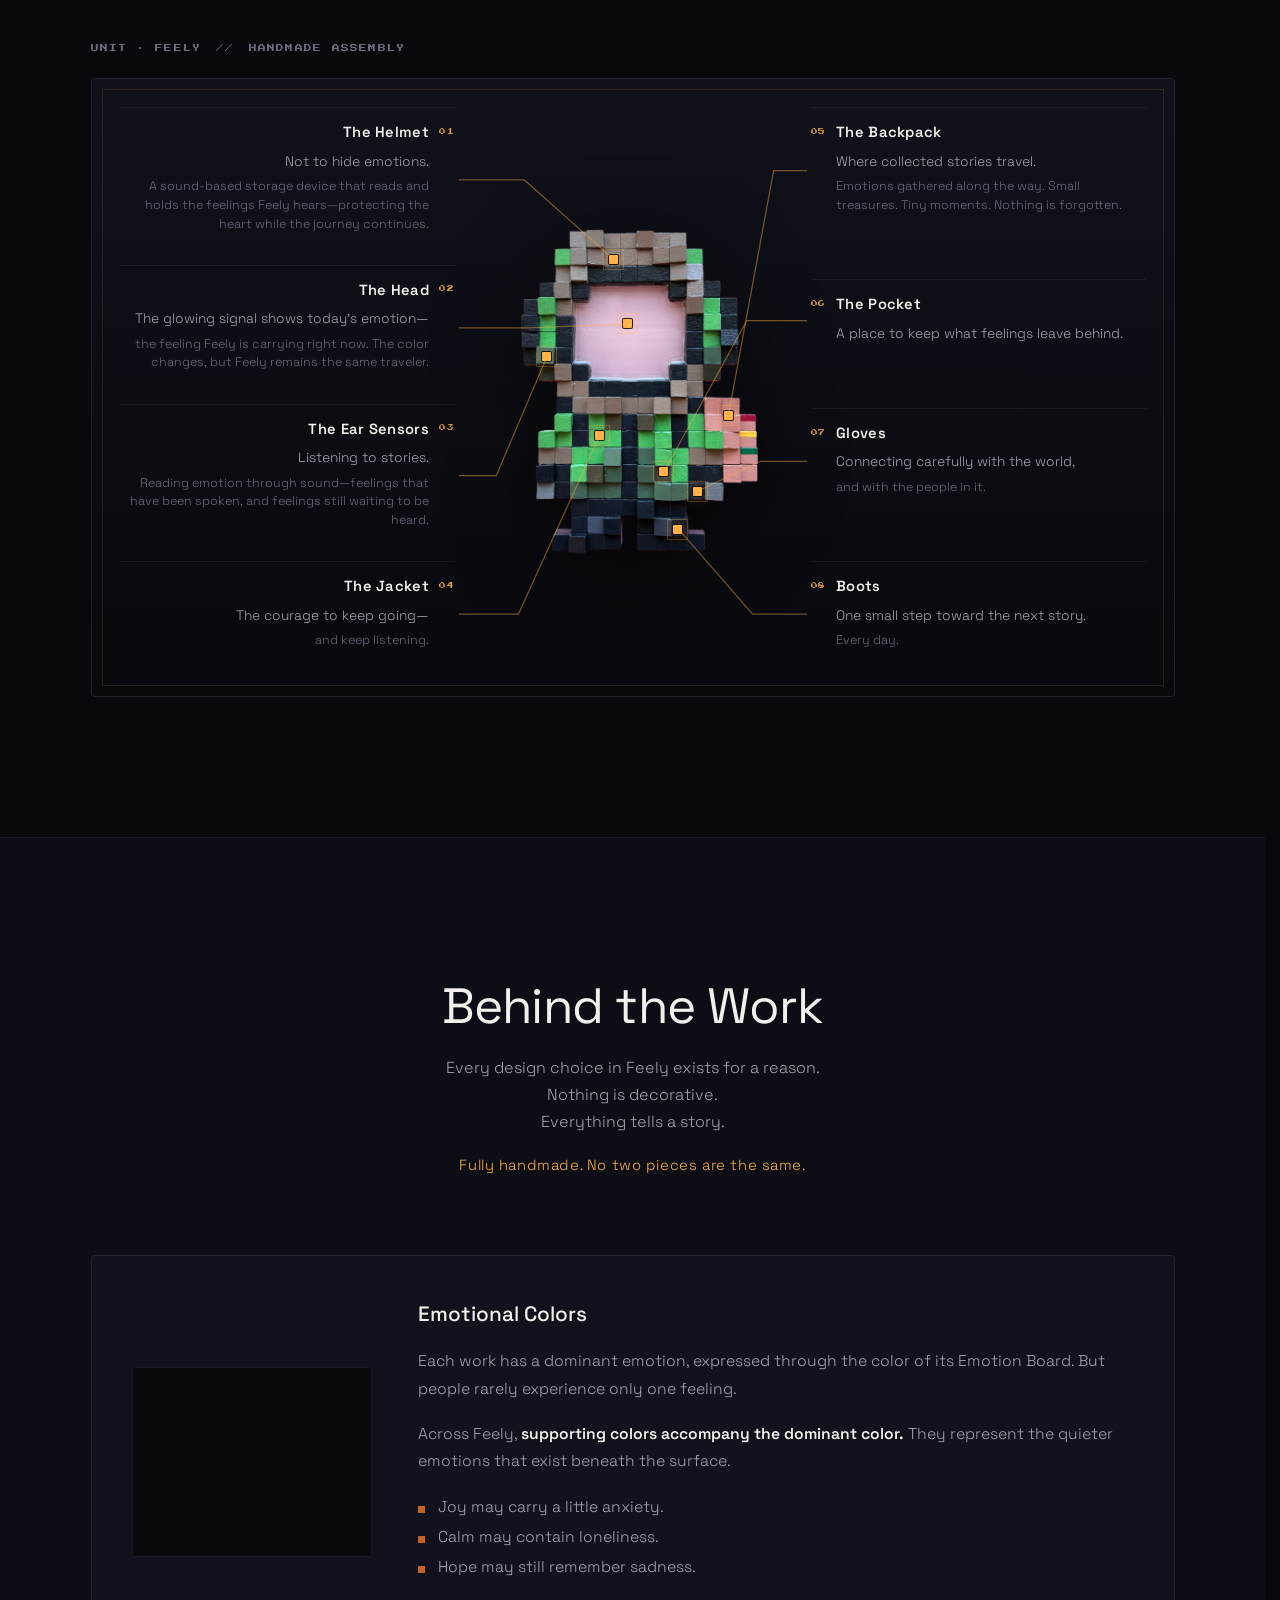
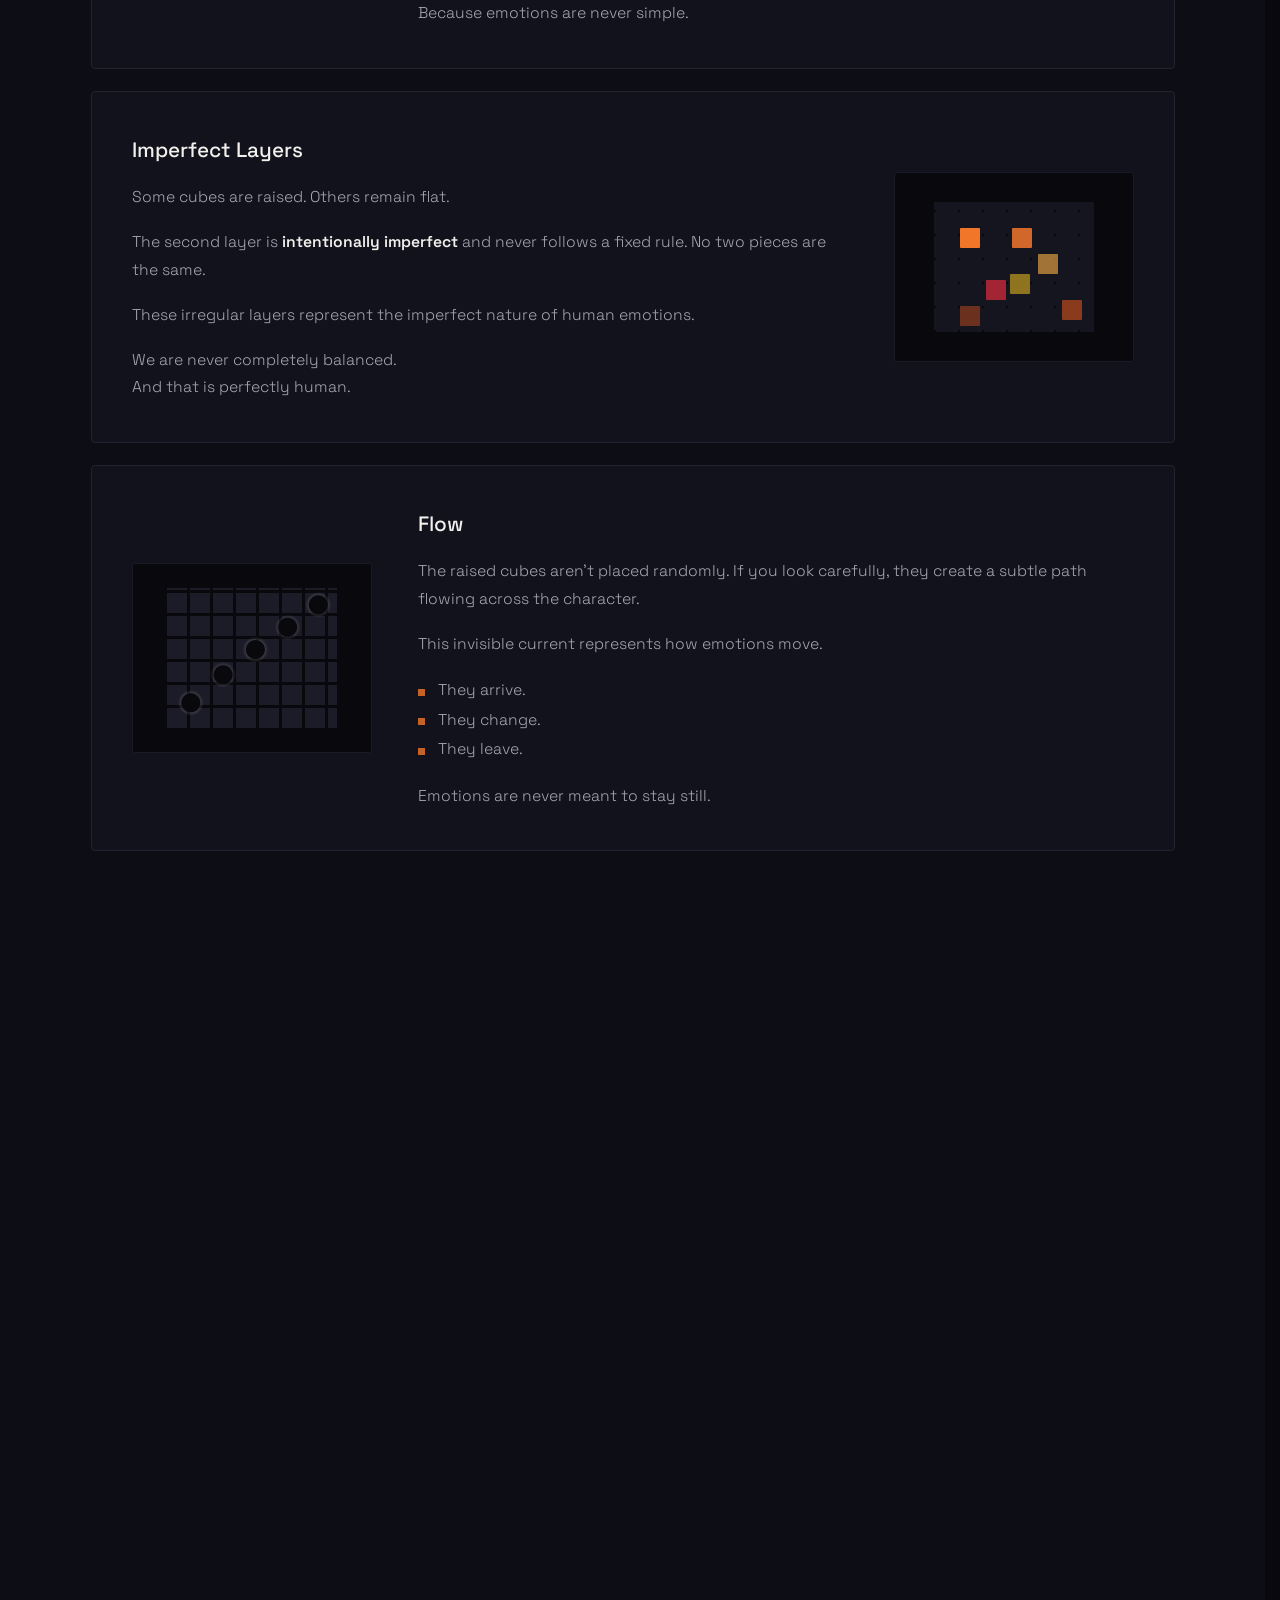
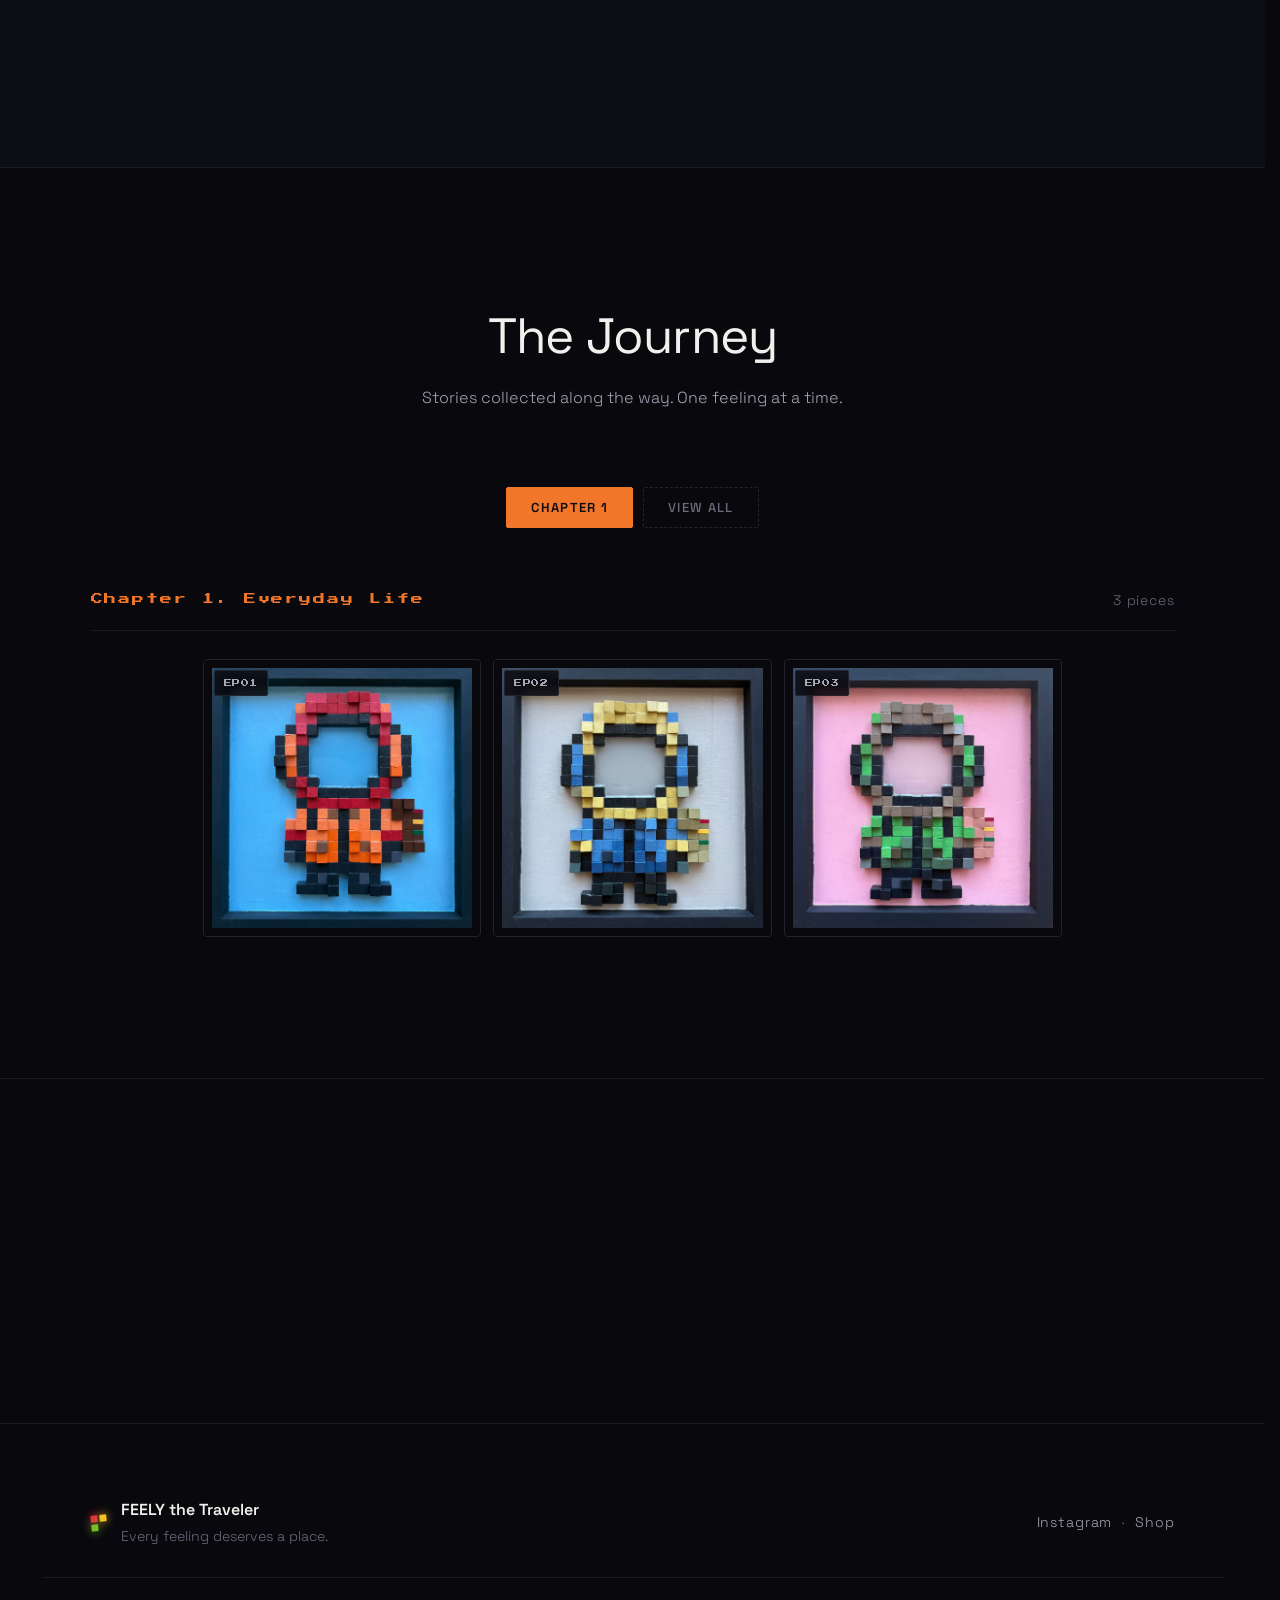
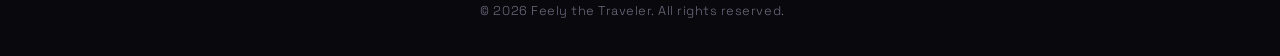
==== commit a3591bde: "Use icon buttons for Instagram/Shop in mobile header, outside hamburger" ====
--- a/index.html
+++ b/index.html
@@ -46,6 +46,22 @@
     <a class="btn btn--solid" href="https://thedropmuse.com/artist/feely_the_traveler" target="_blank" rel="noopener">Shop</a>
   </div>
 
+  <div class="nav__icon-cta">
+    <a class="nav__icon-btn" href="https://www.instagram.com/feely_the_traveler/" target="_blank" rel="noopener" aria-label="Instagram">
+      <svg viewBox="0 0 24 24" width="19" height="19" fill="none" stroke="currentColor" stroke-width="1.7" aria-hidden="true">
+        <rect x="3" y="3" width="18" height="18" rx="5"/>
+        <circle cx="12" cy="12" r="4"/>
+        <circle cx="17.3" cy="6.7" r="1" fill="currentColor" stroke="none"/>
+      </svg>
+    </a>
+    <a class="nav__icon-btn" href="https://thedropmuse.com/artist/feely_the_traveler" target="_blank" rel="noopener" aria-label="Shop">
+      <svg viewBox="0 0 24 24" width="19" height="19" fill="none" stroke="currentColor" stroke-width="1.7" aria-hidden="true">
+        <path d="M6 8h12l-1 12H7L6 8z"/>
+        <path d="M9 8V6a3 3 0 0 1 6 0v2"/>
+      </svg>
+    </a>
+  </div>
+
   <button class="nav__toggle" id="navToggle" type="button" aria-expanded="false" aria-controls="navMobile" aria-label="Toggle menu">
     <span class="nav__toggle-bar"></span>
     <span class="nav__toggle-bar"></span>
@@ -58,9 +74,6 @@
     <a href="#design">Design</a>
     <a href="#behind">Behind</a>
     <a href="#journey">Journey</a>
-    <div class="nav__mobile-cta">
-      <a class="btn btn--ghost" href="https://www.instagram.com/feely_the_traveler/" target="_blank" rel="noopener">Instagram</a>
-    </div>
   </div>
 </header>
 
--- a/assets/css/style.css
+++ b/assets/css/style.css
@@ -236,6 +236,7 @@
    query below, so nothing here can ever render above that width. */
 .nav__toggle { display: none; }
 .nav__mobile { display: none; }
+.nav__icon-cta { display: none; }
 
 /* ==========================================================================
    Buttons
@@ -1790,7 +1791,28 @@
     justify-self: start;
   }
   .nav__links { display: none; }
-  .nav__cta .btn--ghost { display: none; }
+  .nav__cta { display: none; }
+
+  .nav__icon-cta {
+    display: flex;
+    gap: 8px;
+  }
+  .nav__icon-btn {
+    display: inline-flex;
+    align-items: center;
+    justify-content: center;
+    width: 38px;
+    height: 38px;
+    border: 1px solid var(--line);
+    border-radius: 2px;
+    color: var(--ink-mid);
+    transition: color .25s, border-color .25s, transform .25s var(--ease);
+  }
+  .nav__icon-btn:hover {
+    color: var(--ink);
+    border-color: var(--ink-dim);
+    transform: translateY(-2px);
+  }
 
   .nav__toggle {
     display: inline-flex;
@@ -1840,11 +1862,7 @@
   }
   .nav__mobile a:hover,
   .nav__mobile a:active { color: var(--ink); }
-  .nav__mobile-cta {
-    display: flex;
-    gap: 10px;
-    padding-top: 14px;
-  }
+  .nav__mobile a:last-child { border-bottom: 0; }
 
   body.nav-open { overflow: hidden; }
 
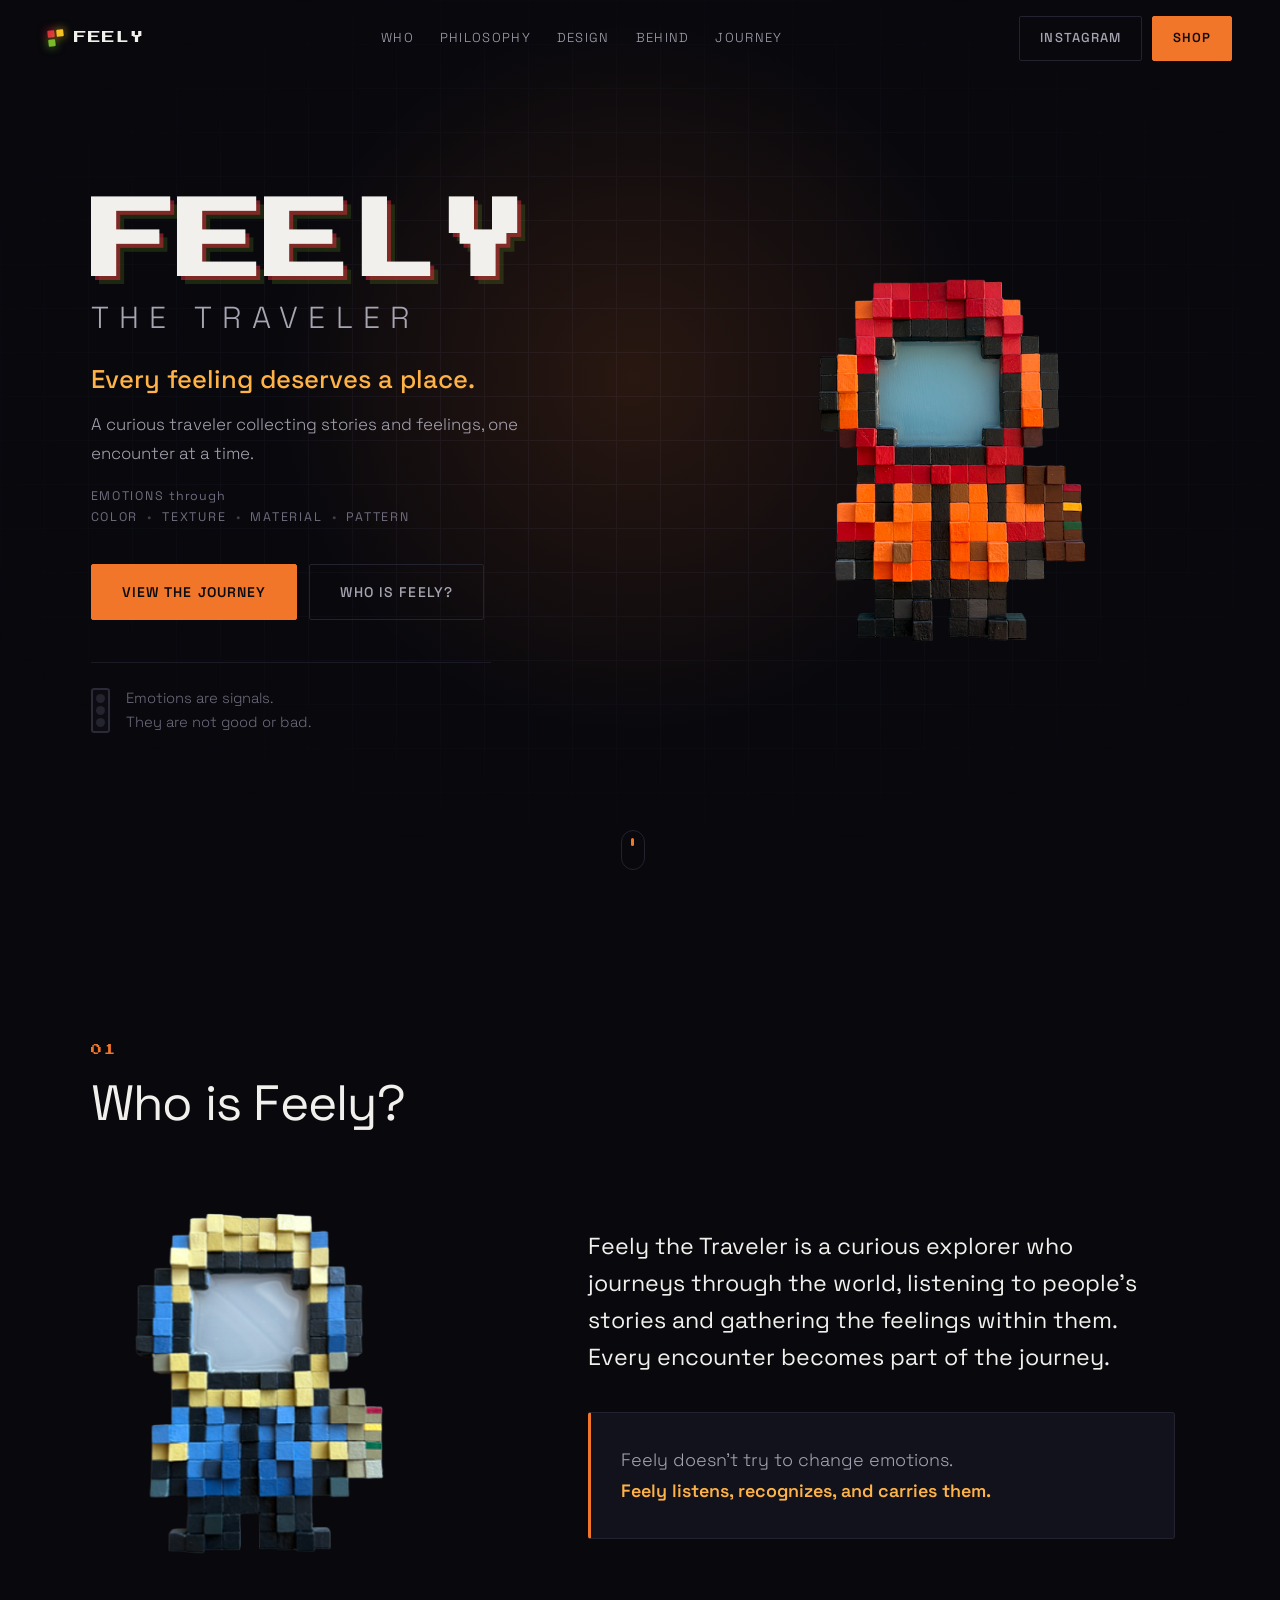
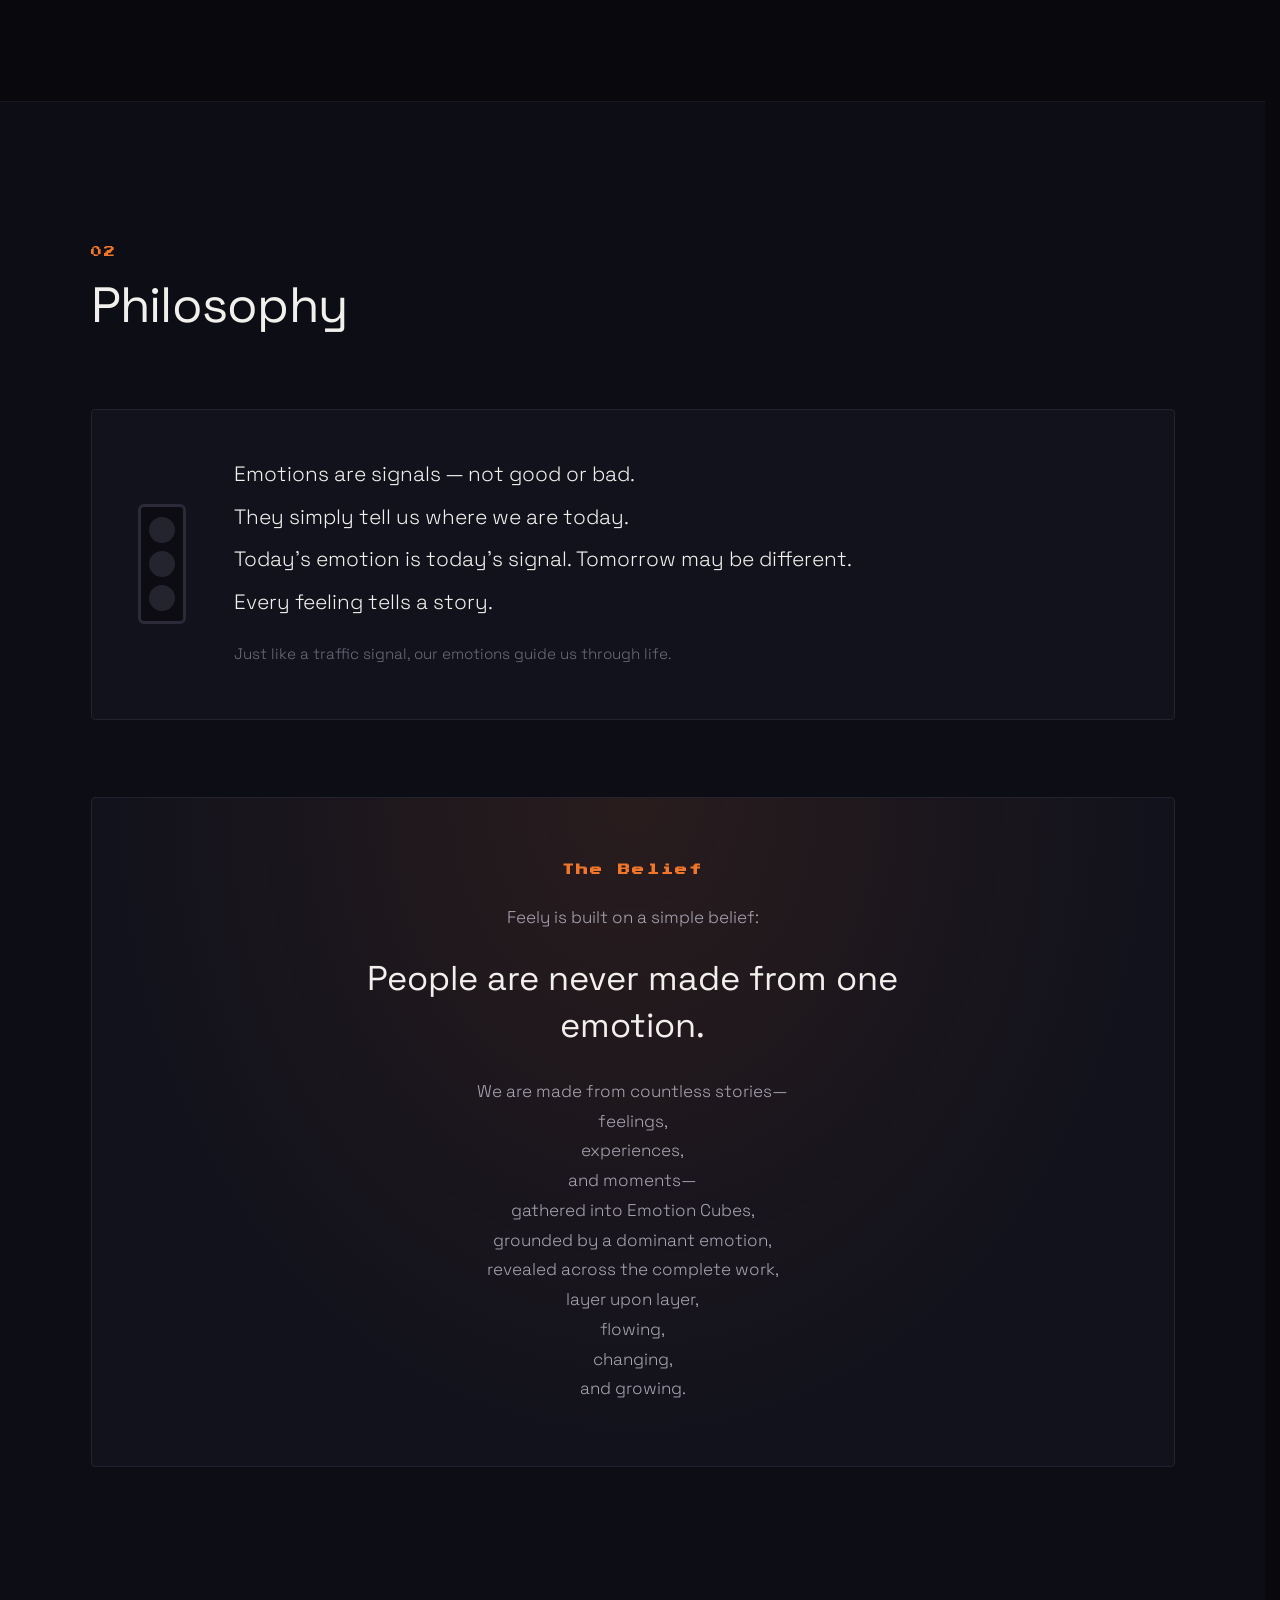
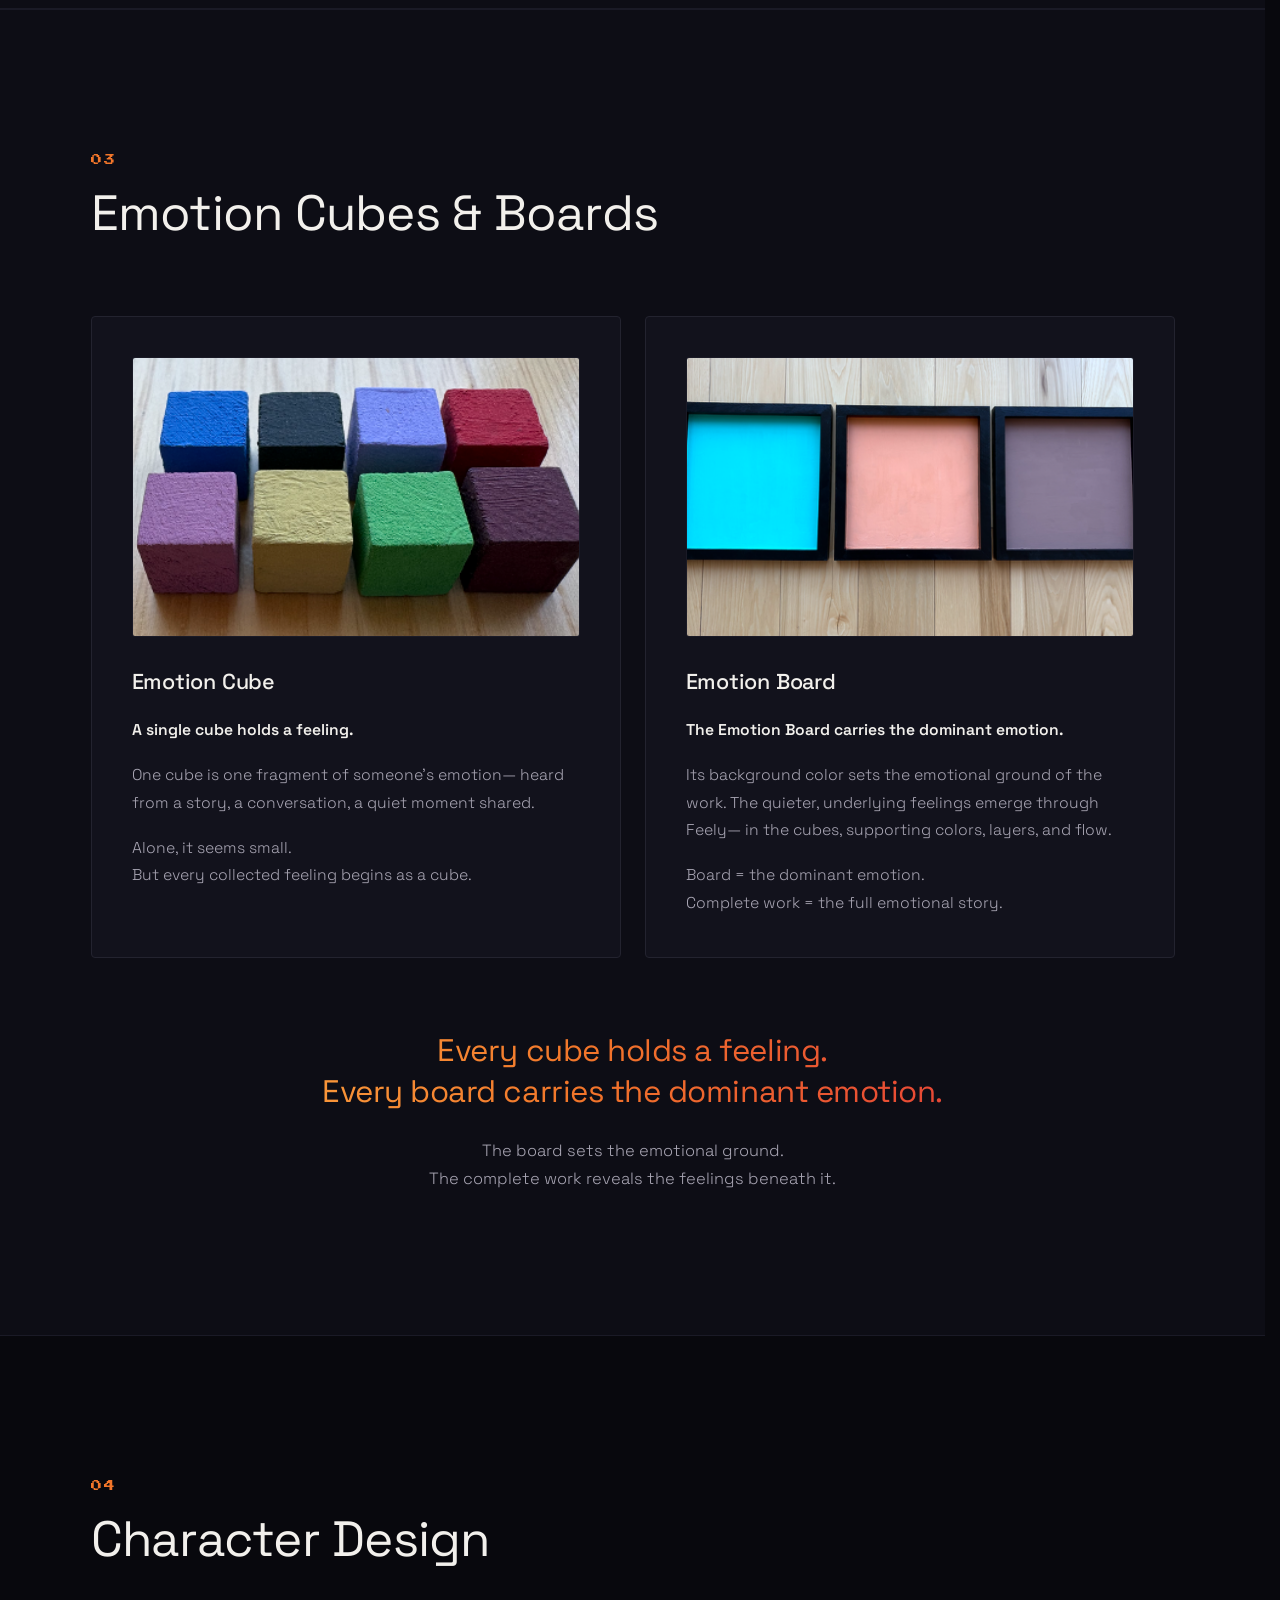
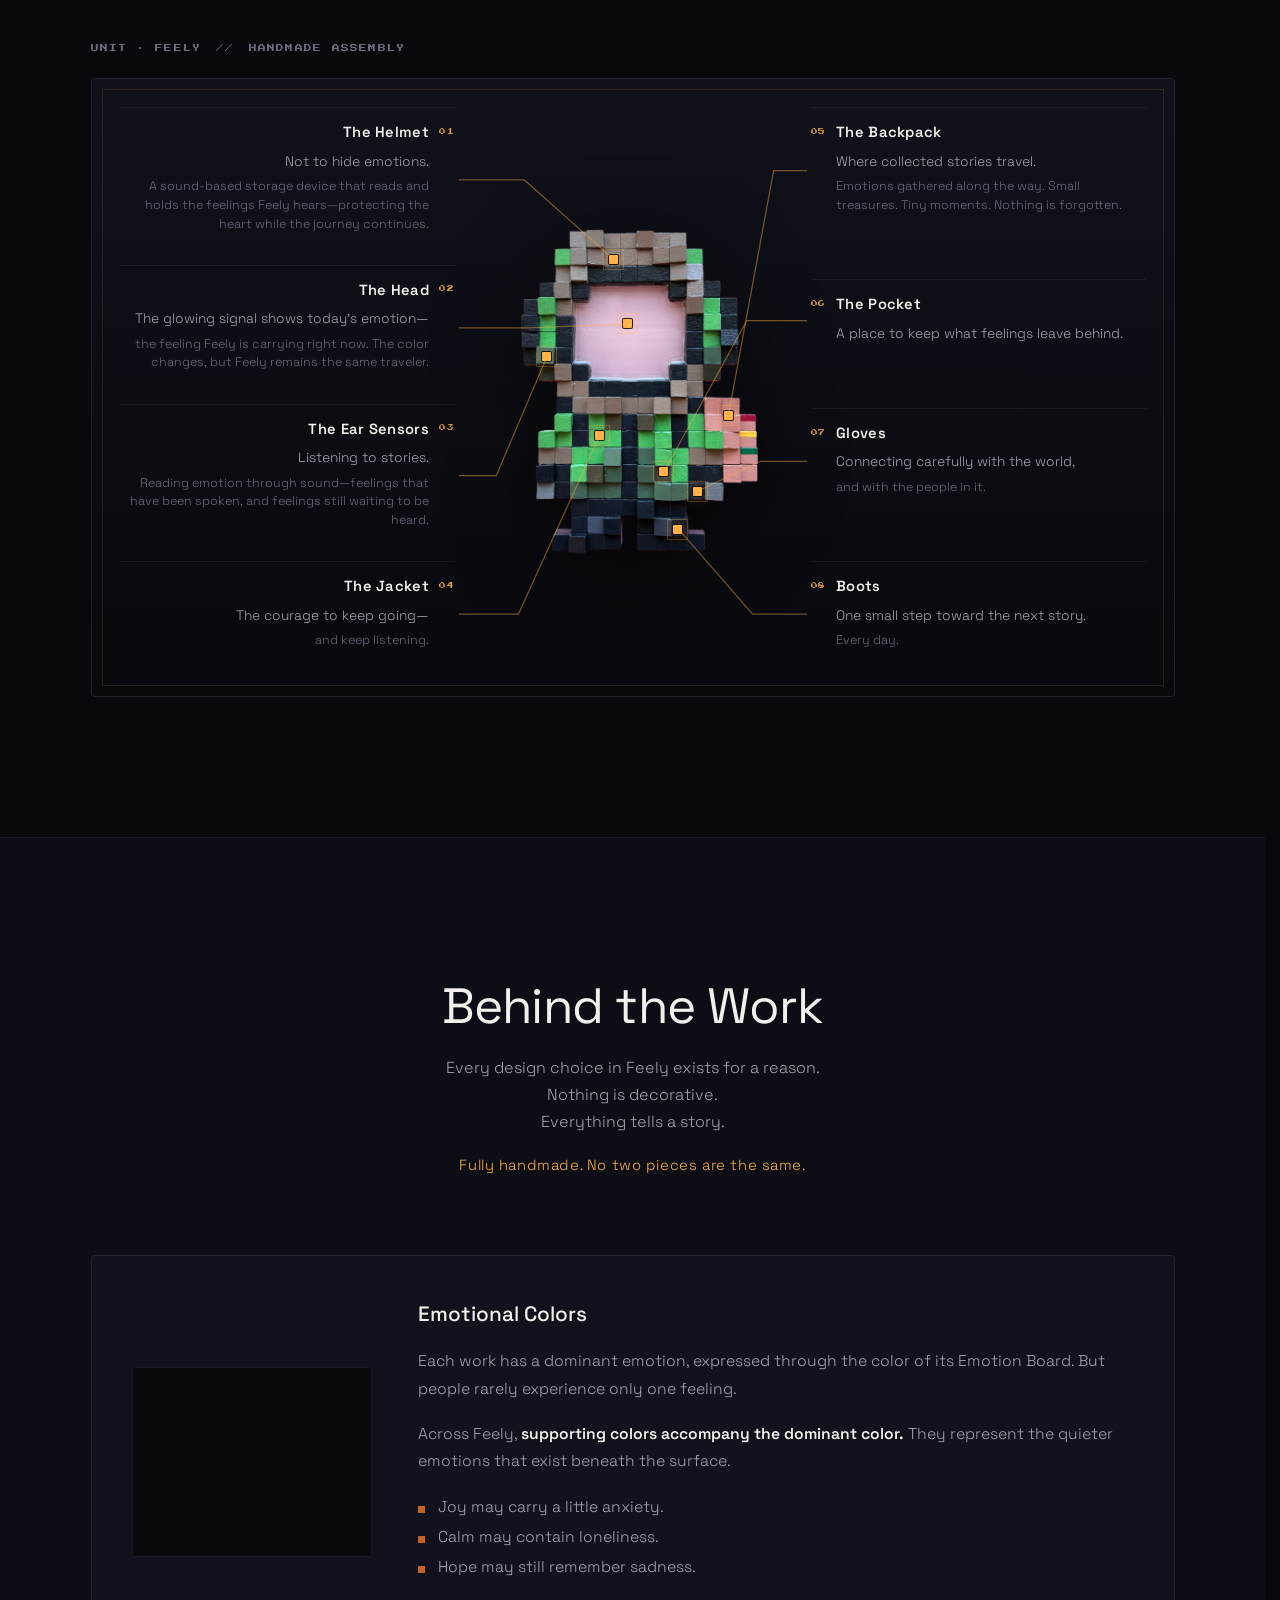
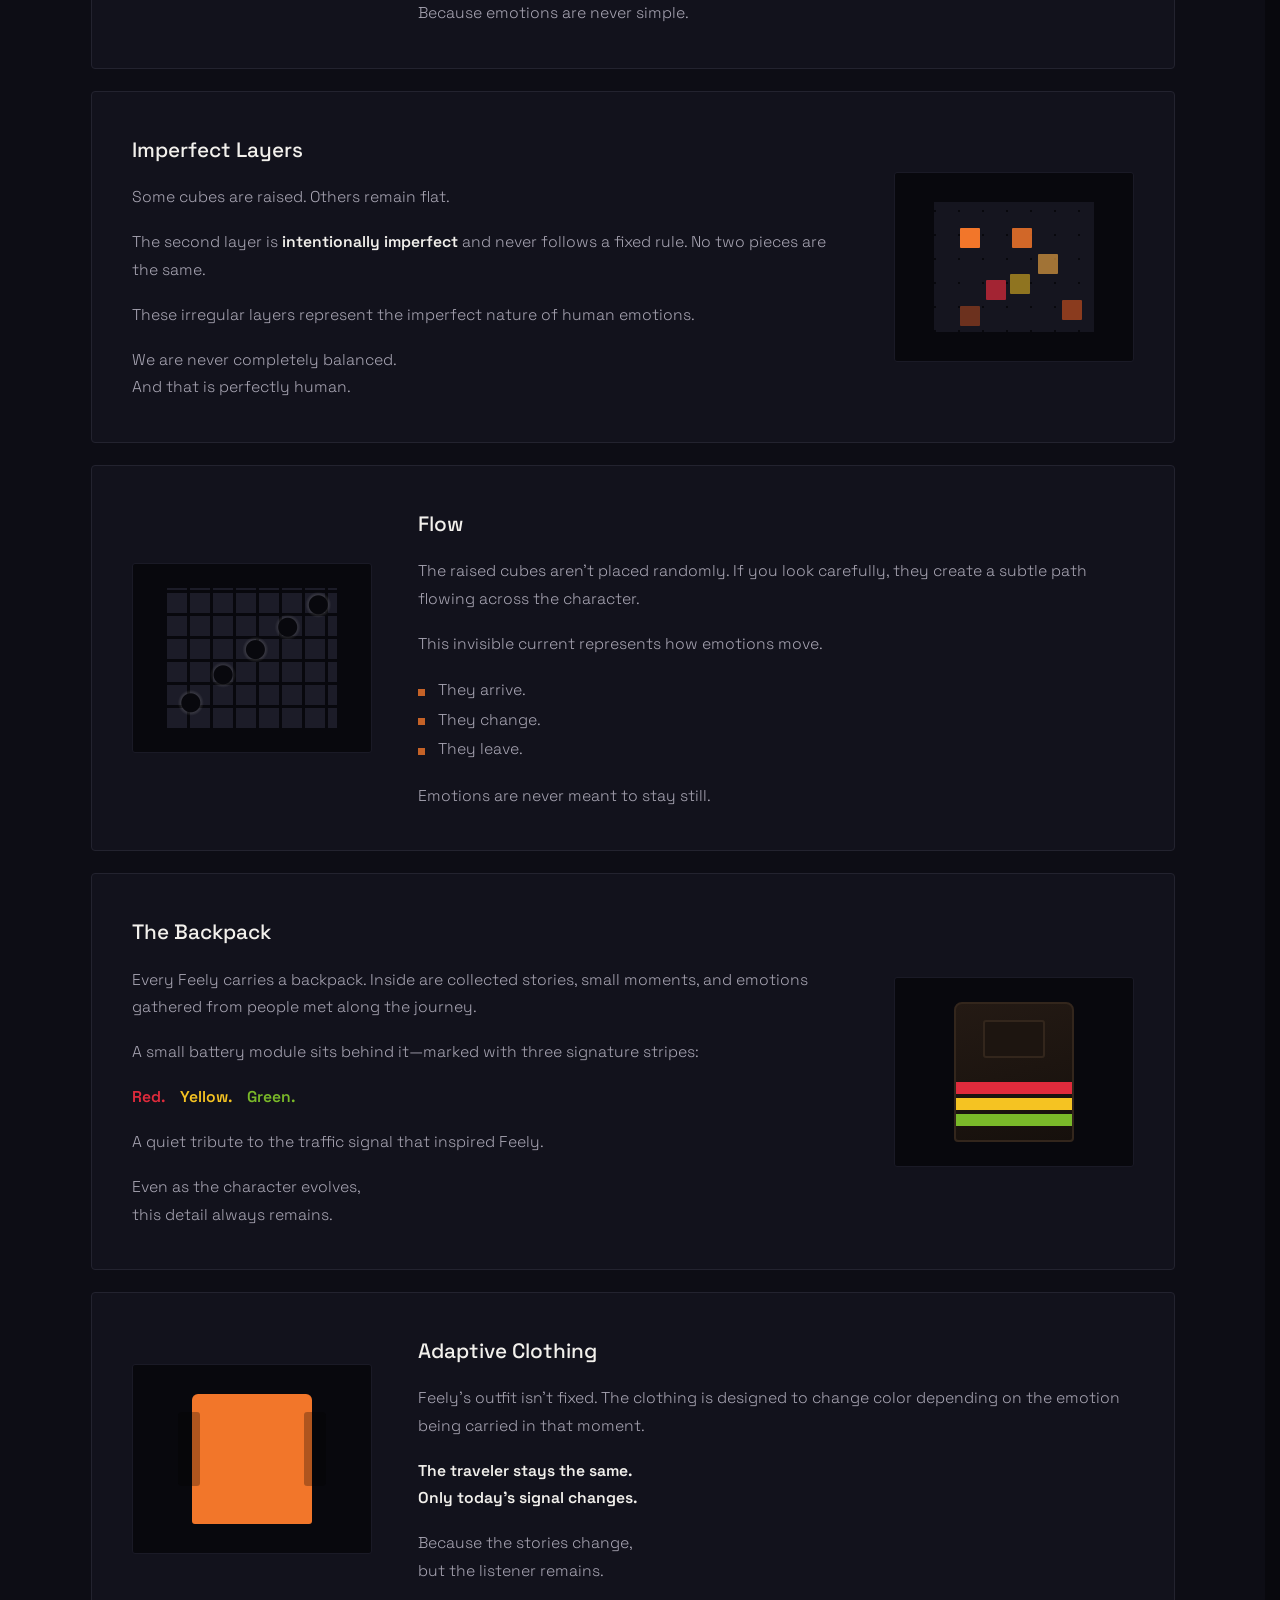
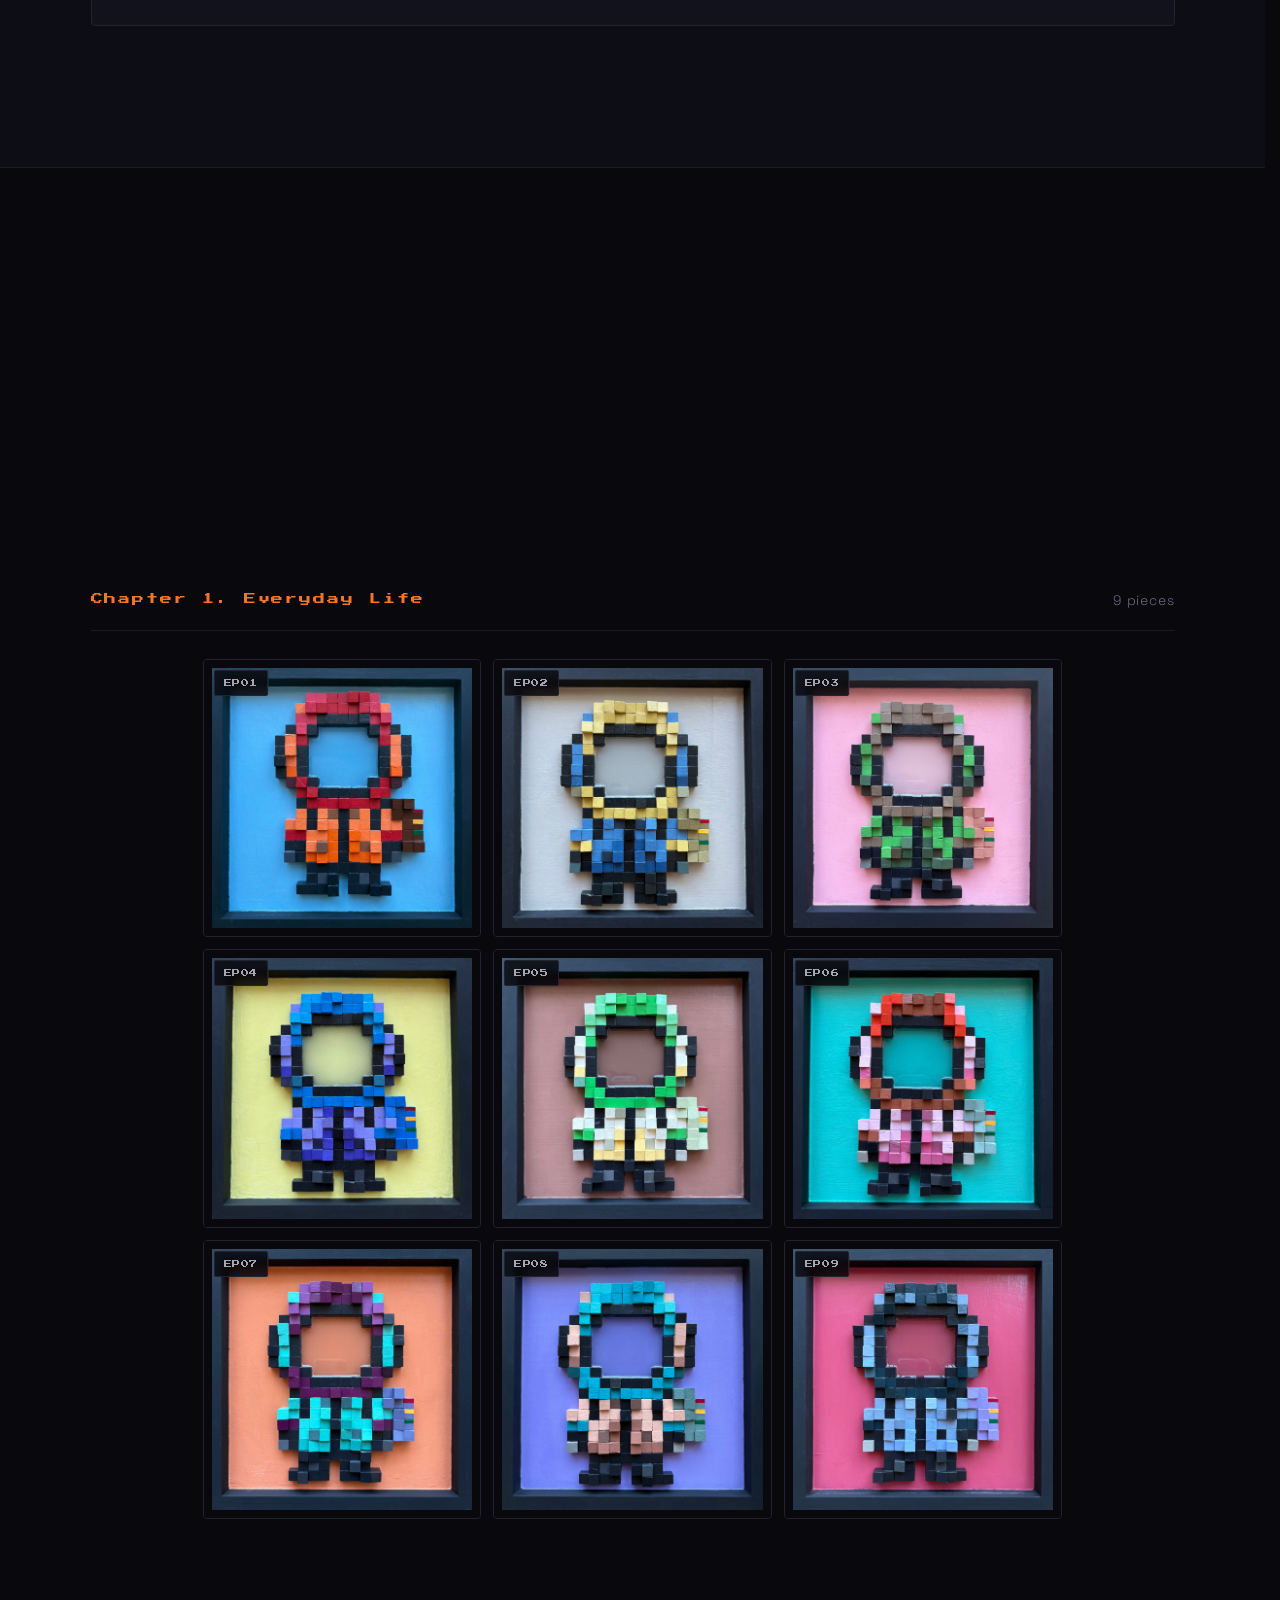
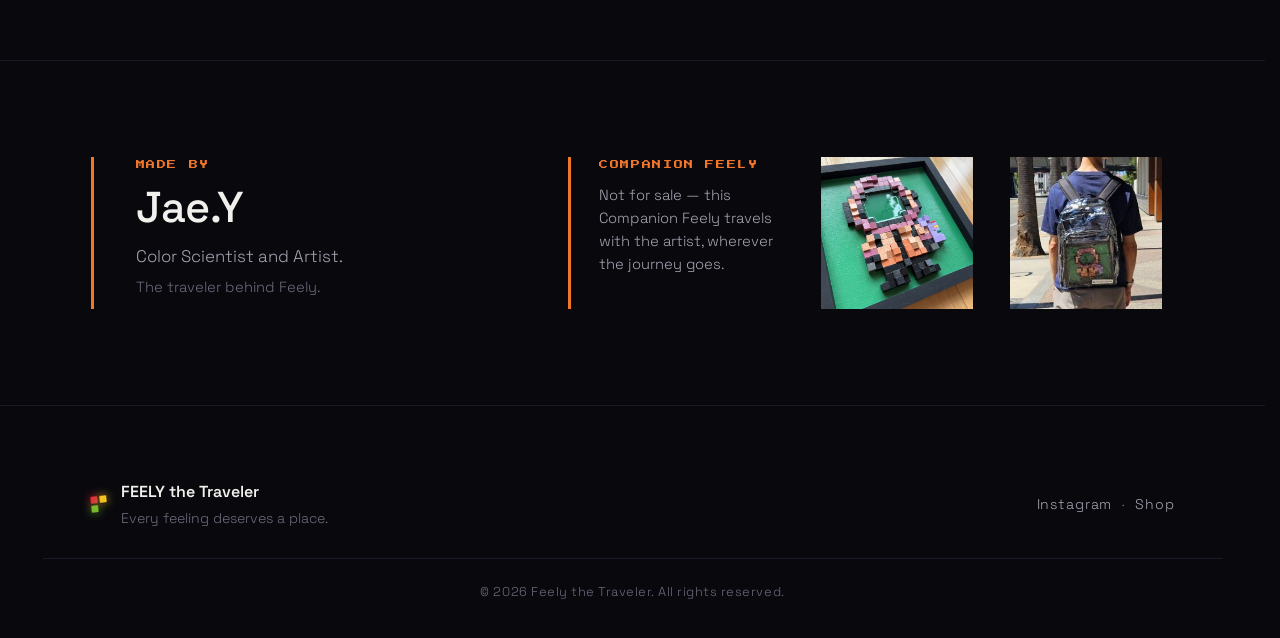
==== commit c0c4a93a: "Support side/angle images per episode, shown as lightbox thumbnails Adds an epXX_2, epXX_3, ... file" ====
--- a/index.html
+++ b/index.html
@@ -544,6 +544,7 @@
   <div class="lb__panel">
     <figure class="lb__figure">
       <img id="lbImg" alt="">
+      <div class="lb__thumbs" id="lbThumbs" hidden></div>
     </figure>
 
     <aside class="lb__story" id="lbStory">
--- a/assets/css/style.css
+++ b/assets/css/style.css
@@ -1685,6 +1685,43 @@
   background: var(--bg-alt);
 }
 
+.lb__thumbs {
+  display: flex;
+  flex-wrap: wrap;
+  justify-content: center;
+  gap: 8px;
+  margin-top: 12px;
+}
+
+.lb__thumbs[hidden] { display: none; }
+
+.lb__thumb {
+  width: 56px;
+  height: 56px;
+  padding: 0;
+  border: 2px solid var(--line);
+  border-radius: 3px;
+  overflow: hidden;
+  background: var(--bg-alt);
+  cursor: pointer;
+  opacity: .6;
+  transition: opacity .2s var(--ease), border-color .2s var(--ease);
+}
+
+.lb__thumb img {
+  width: 100%;
+  height: 100%;
+  object-fit: cover;
+  display: block;
+}
+
+.lb__thumb:hover { opacity: .85; }
+
+.lb__thumb.is-active {
+  opacity: 1;
+  border-color: var(--orange);
+}
+
 .lb__story {
   min-width: 0;
   max-height: 78vh;
@@ -1727,6 +1764,7 @@
   letter-spacing: .02em;
   color: #ece8e1;
   text-wrap: pretty;
+  white-space: pre-line;
 }
 
 .lb__note[hidden] { display: none; }
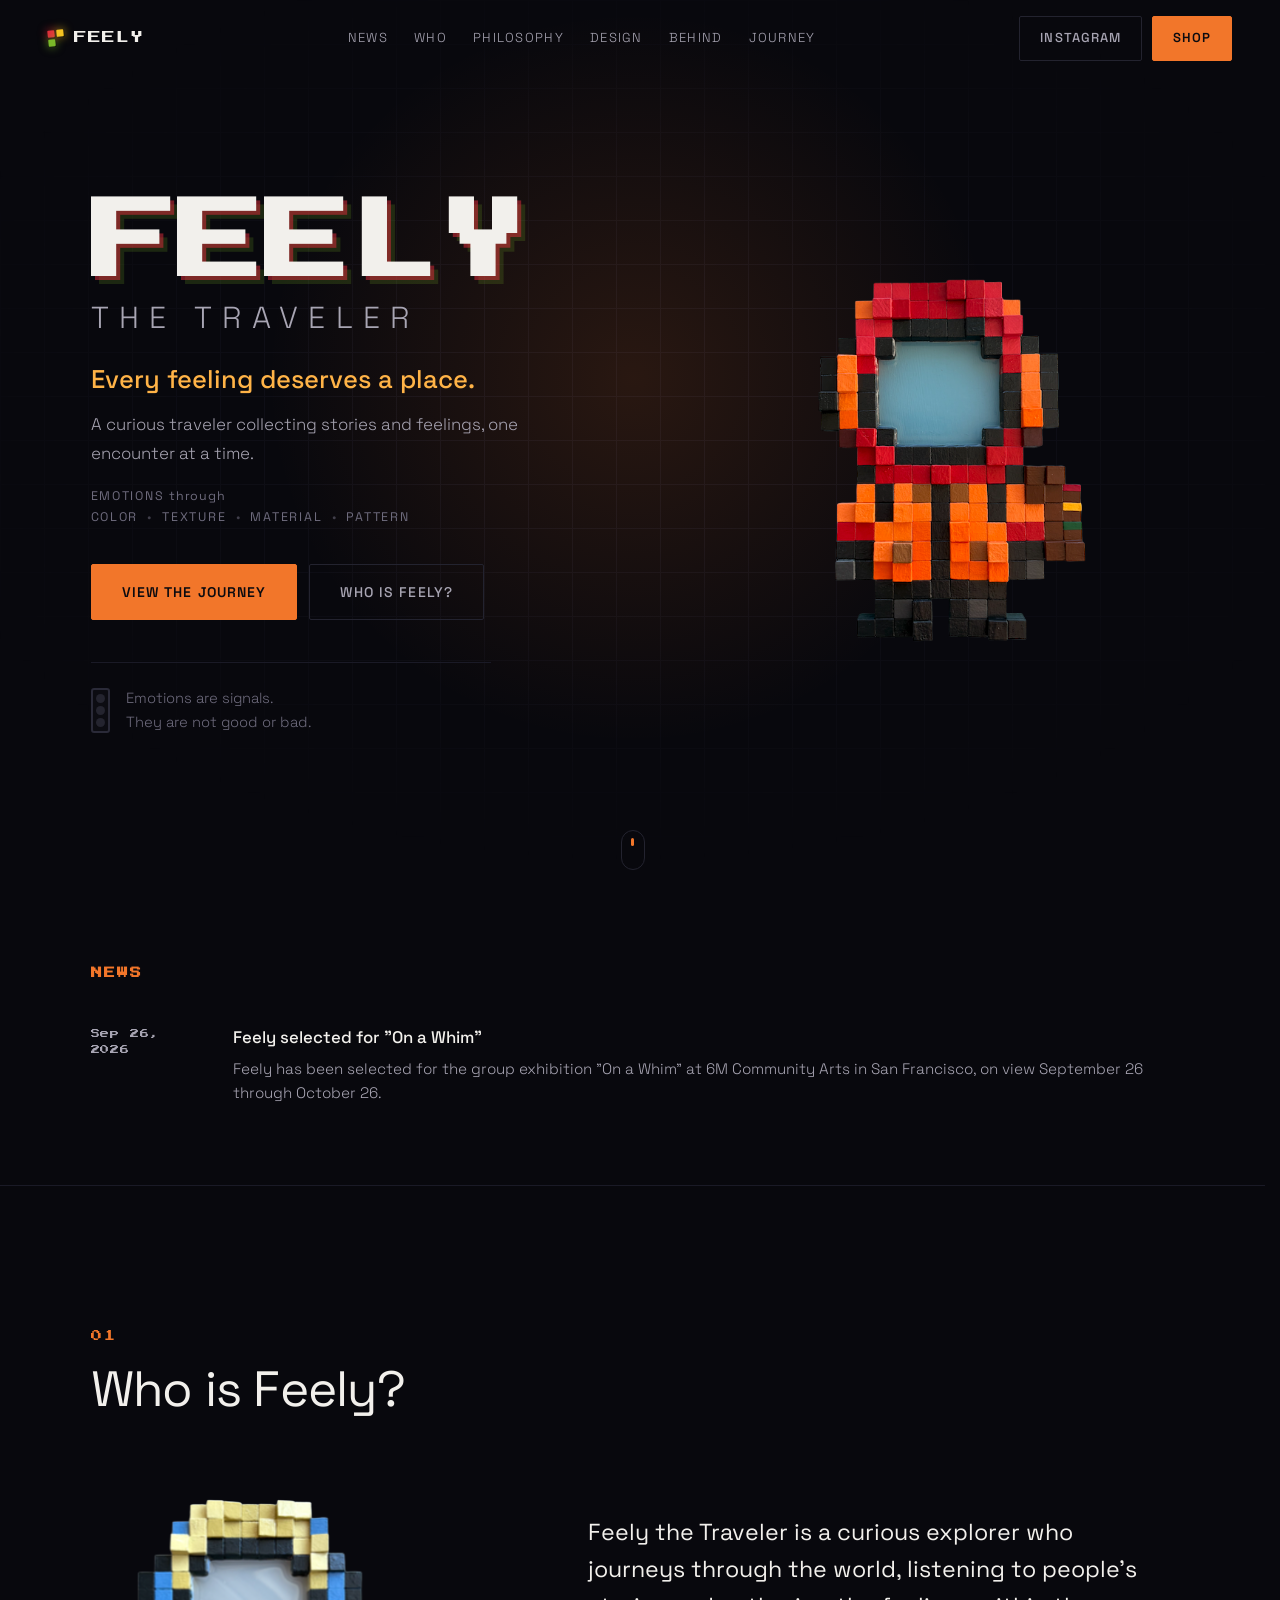
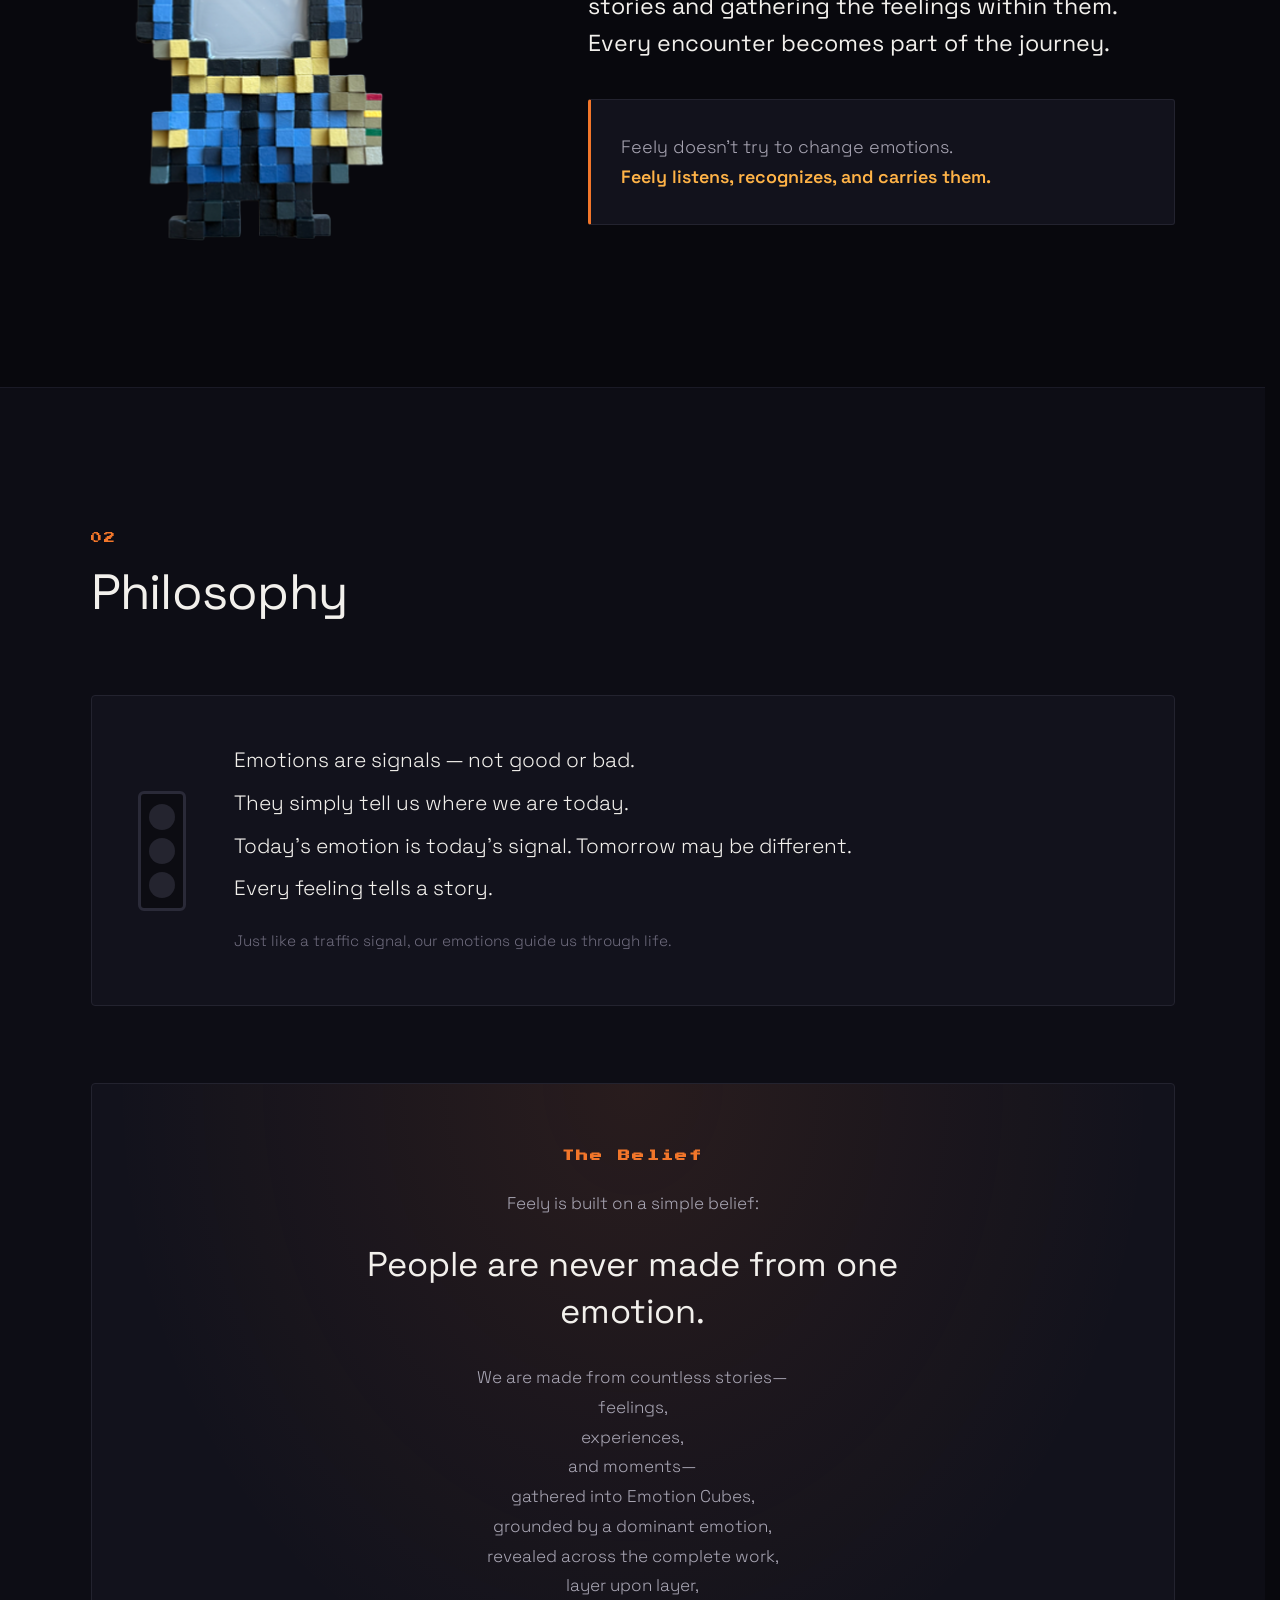
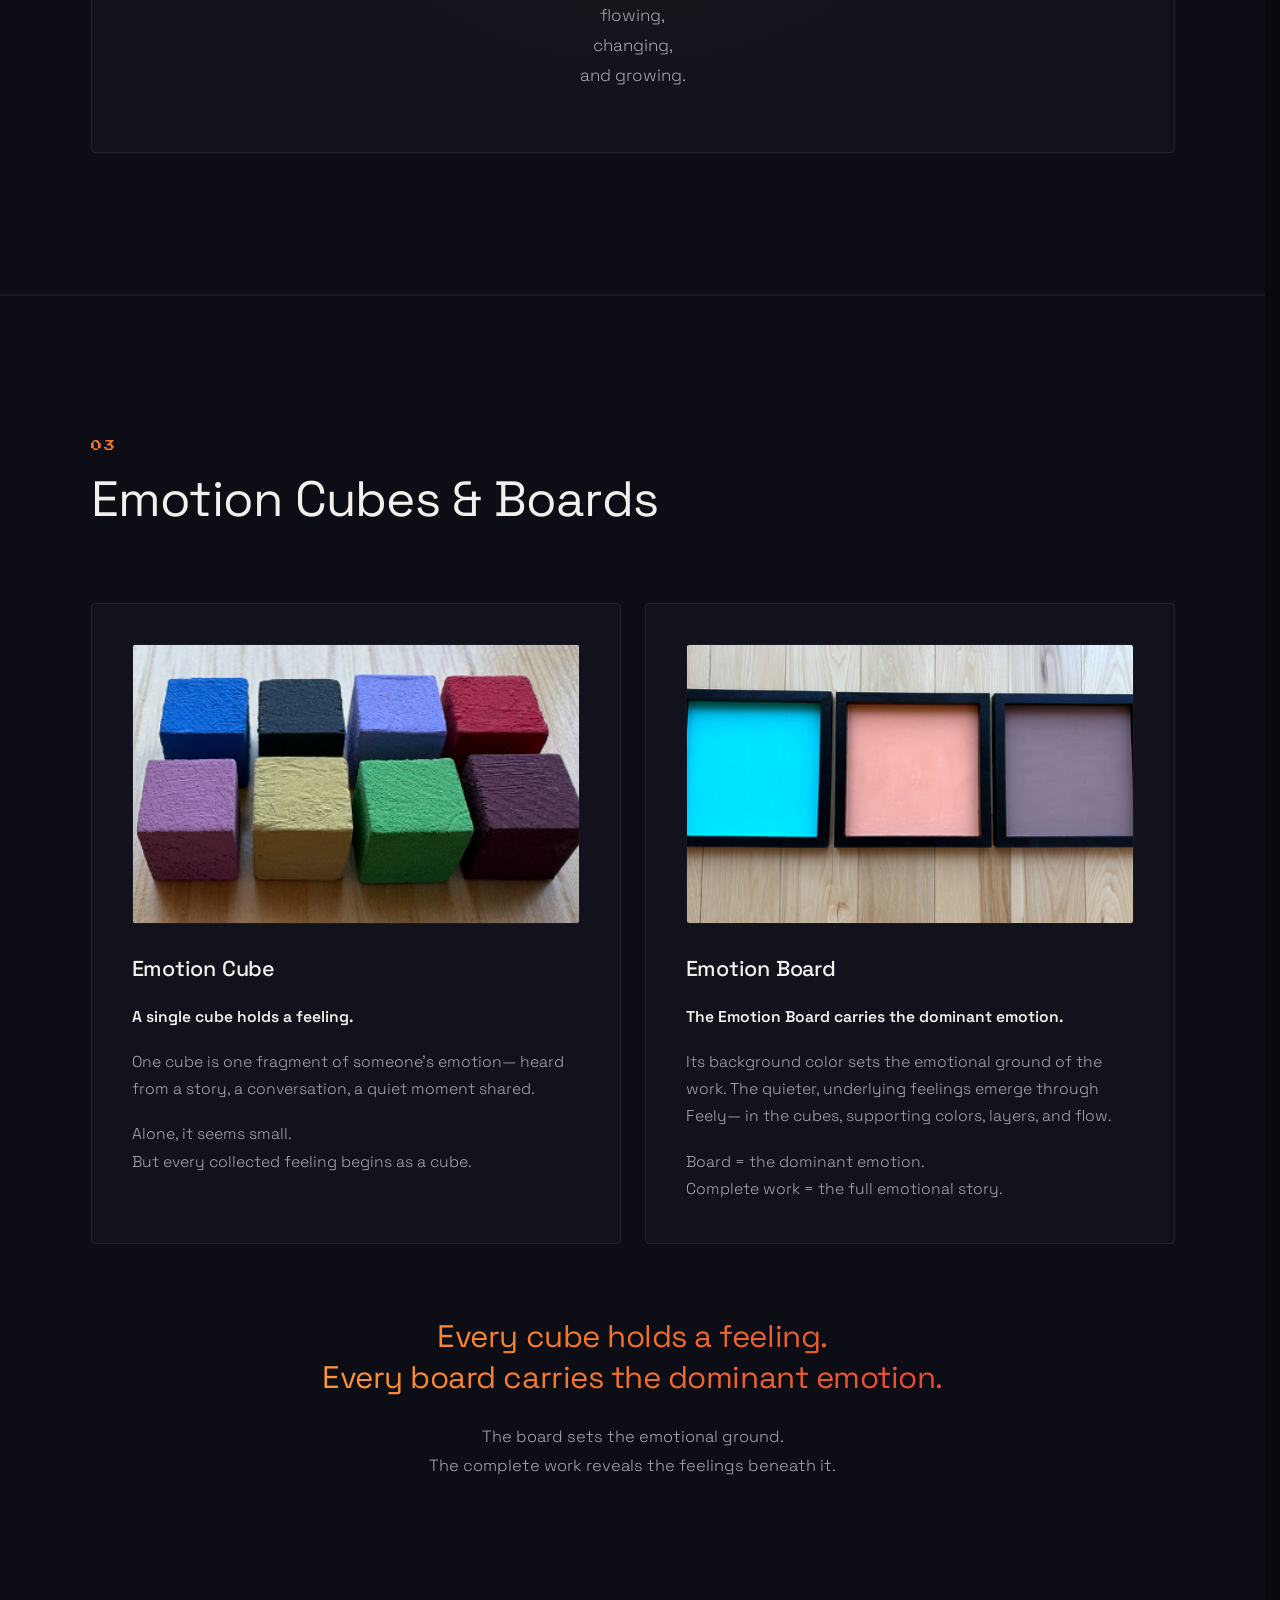
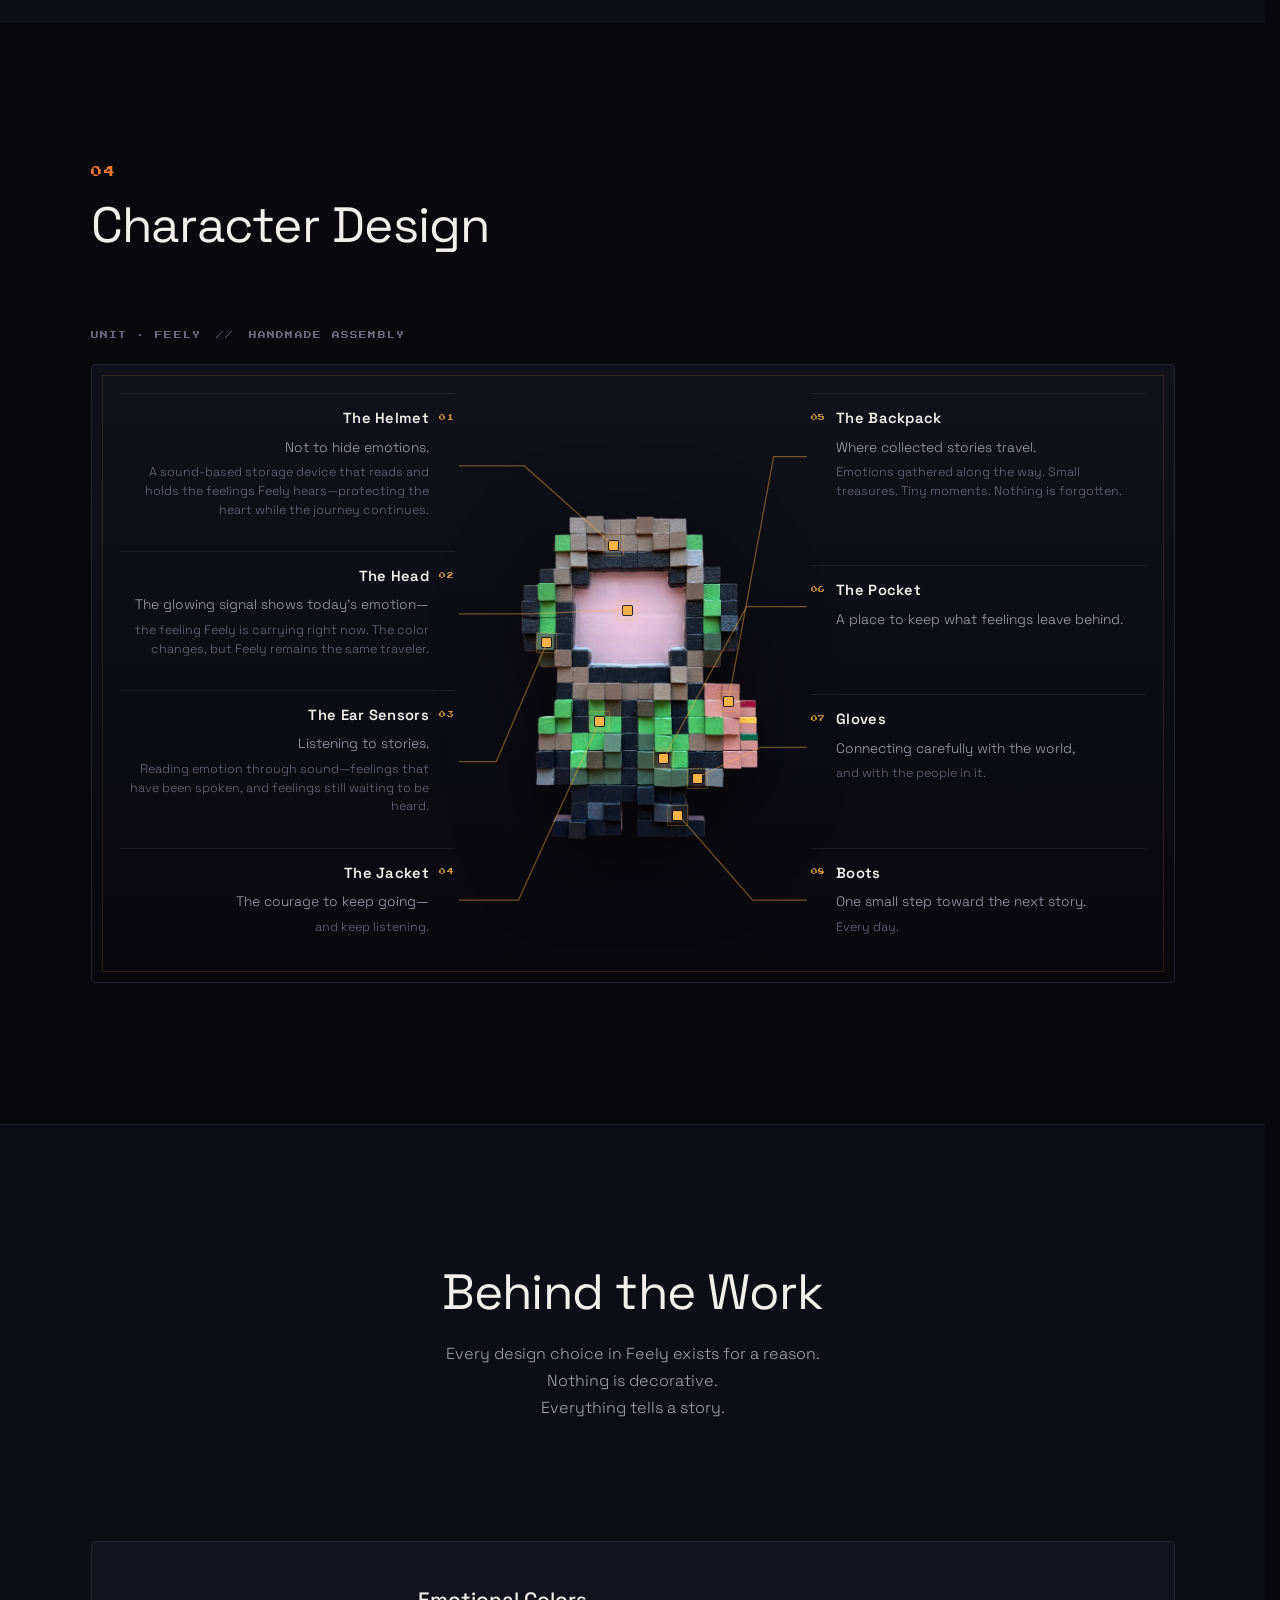
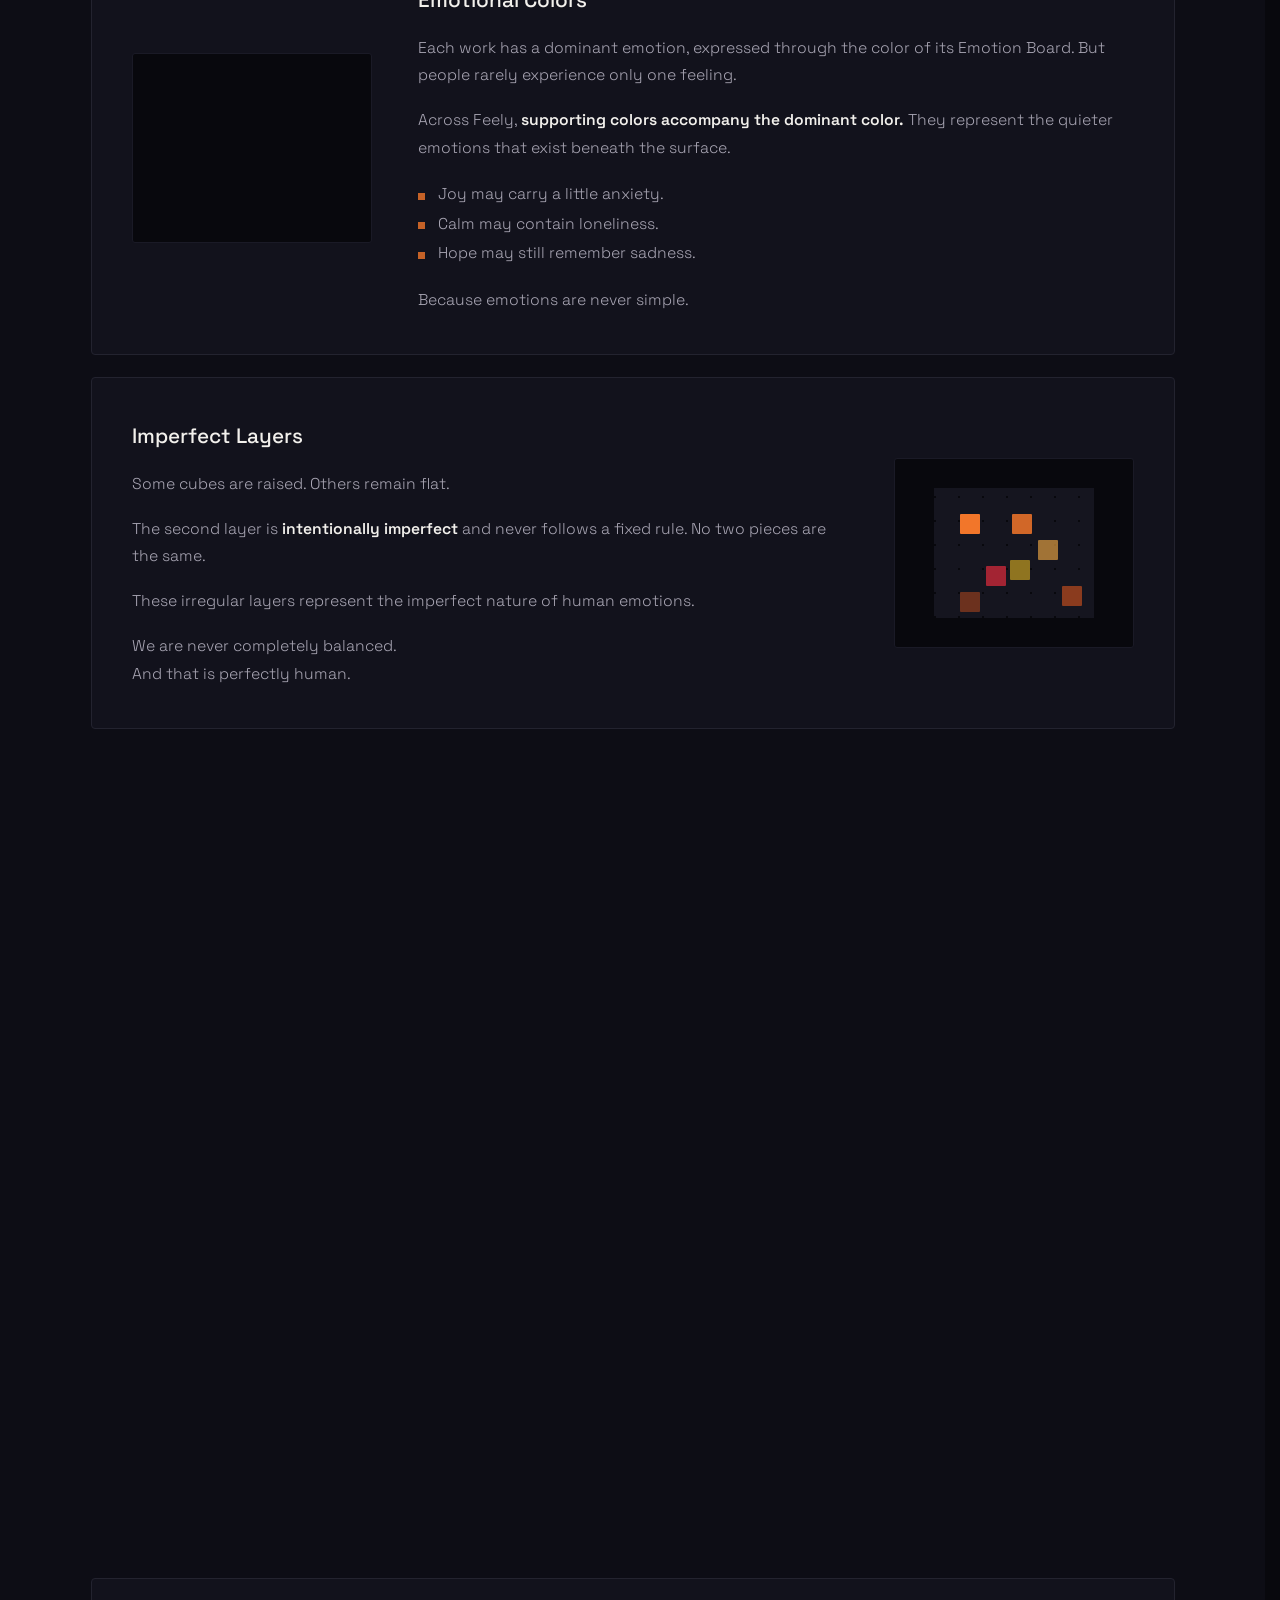
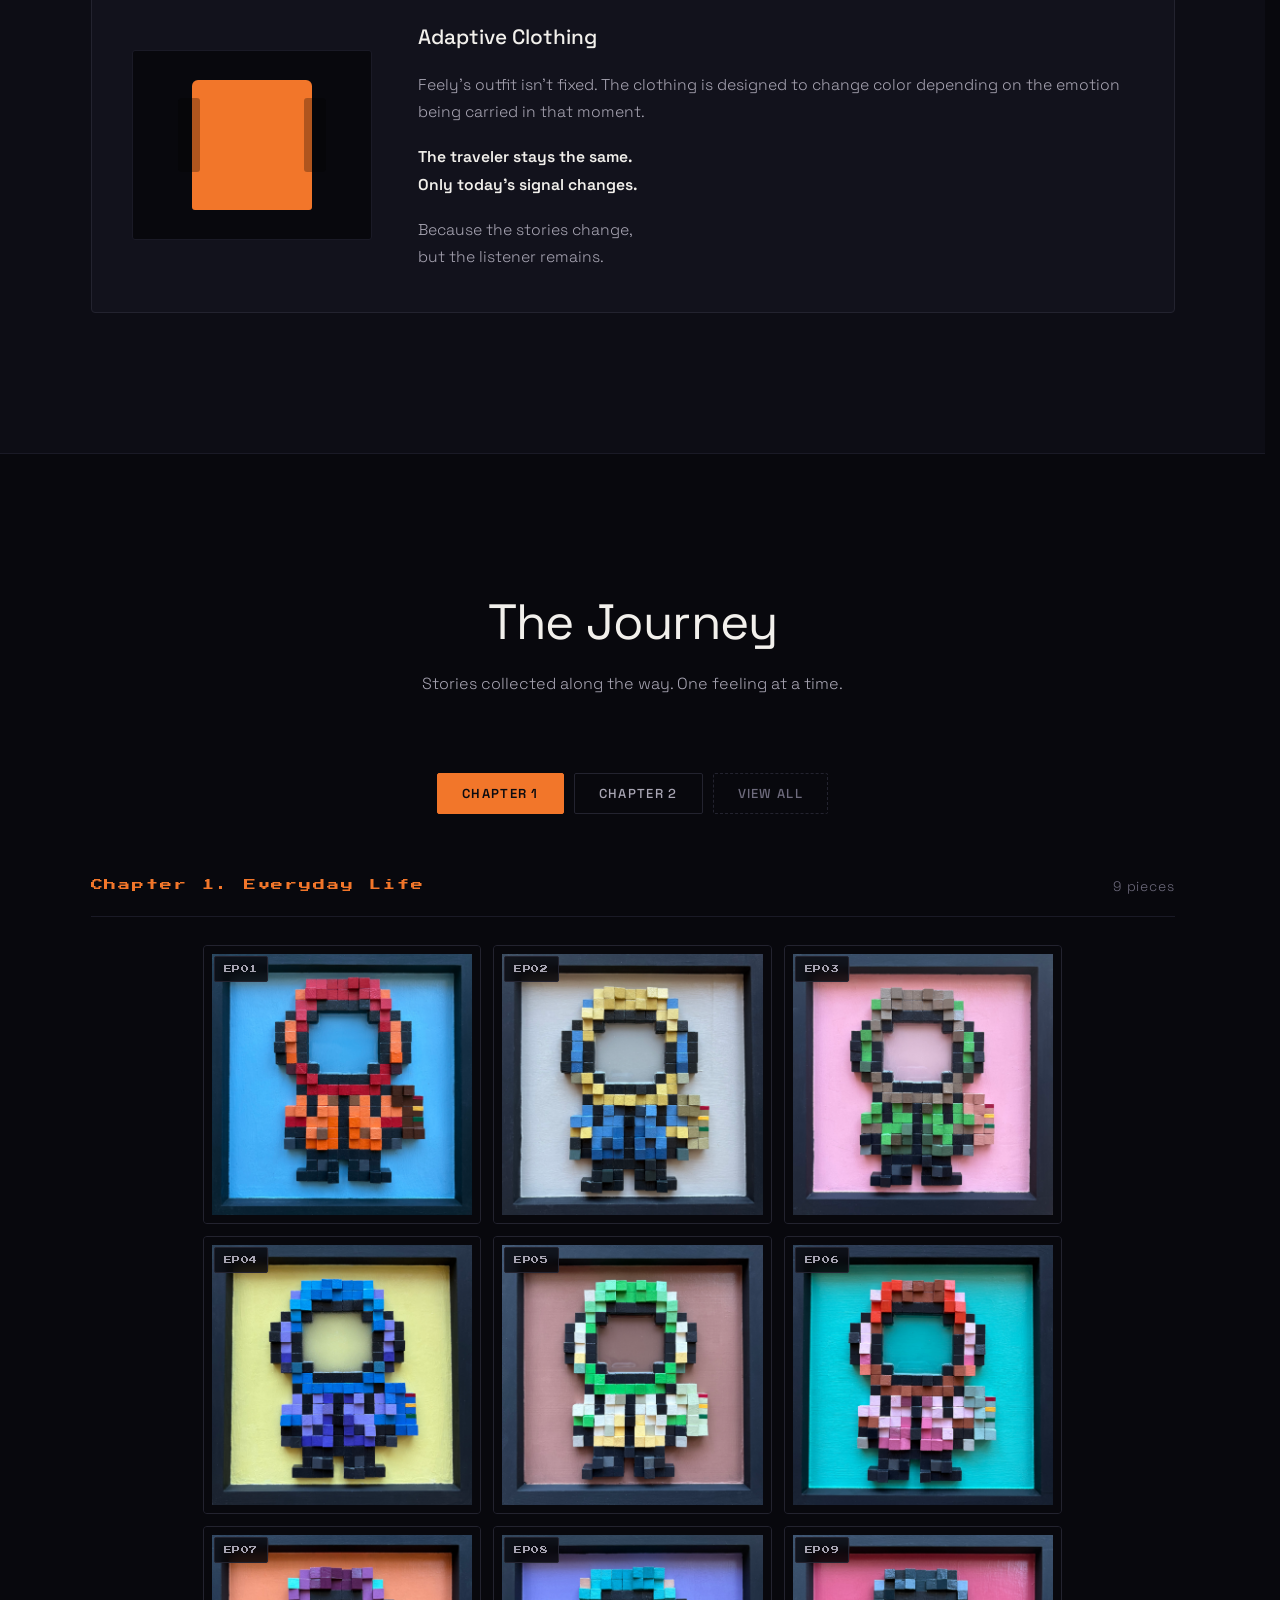
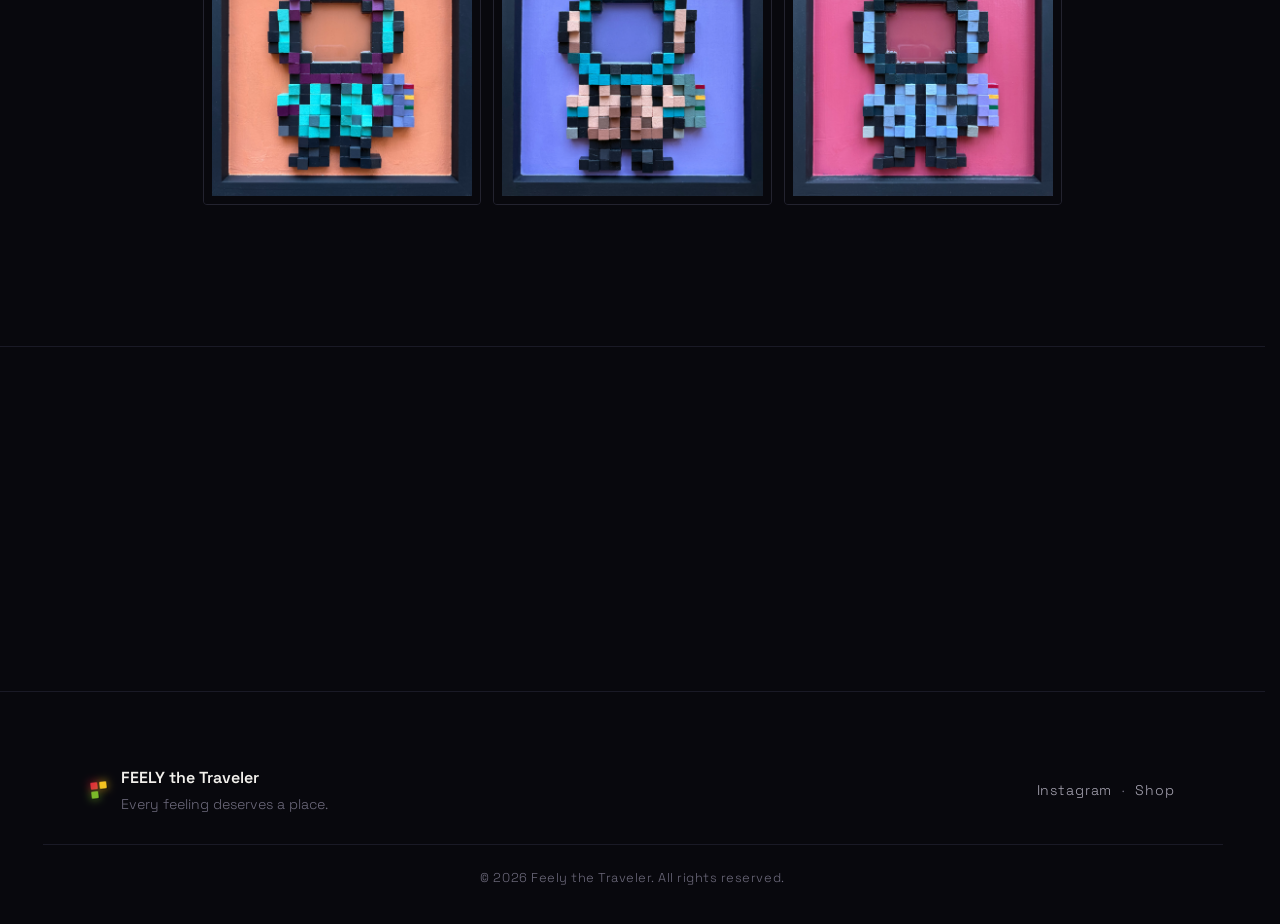
==== commit 52432b0b: "Add a News section below the hero, before the Who section - New news/YYYY-MM-DD-slug.txt convention " ====
--- a/index.html
+++ b/index.html
@@ -34,6 +34,7 @@
   </a>
 
   <nav class="nav__links" aria-label="Sections">
+    <a href="#news">News</a>
     <a href="#who">Who</a>
     <a href="#philosophy">Philosophy</a>
     <a href="#design">Design</a>
@@ -69,6 +70,7 @@
   </button>
 
   <div class="nav__mobile" id="navMobile">
+    <a href="#news">News</a>
     <a href="#who">Who</a>
     <a href="#philosophy">Philosophy</a>
     <a href="#design">Design</a>
@@ -125,6 +127,18 @@
   <a class="hero__scroll" href="#who" aria-label="Scroll down">
     <span></span>
   </a>
+</section>
+
+
+<!-- ============ NEWS ============ -->
+<section class="news-sec" id="news">
+  <div class="wrap">
+    <div class="news-sec__head reveal">
+      <h2 class="news-sec__title">News</h2>
+    </div>
+    <ul class="news-list" id="newsList"></ul>
+    <button class="news-more" id="newsMore" type="button" hidden>More news</button>
+  </div>
 </section>
 
 
@@ -555,6 +569,7 @@
   </div>
 </div>
 
+<script src="assets/js/news-data.js"></script>
 <script src="assets/js/gallery-data.js"></script>
 <script src="assets/js/main.js"></script>
 </body>
--- a/assets/css/style.css
+++ b/assets/css/style.css
@@ -496,6 +496,91 @@
   35%      { opacity: 1; }
   100%     { opacity: 0; transform: translateY(16px); }
 }
+
+/* ==========================================================================
+   News strip
+   ========================================================================== */
+
+.news-sec {
+  padding: clamp(40px, 6vw, 64px) 0;
+  border-bottom: 1px solid var(--line-soft);
+}
+
+.news-sec__head { margin-bottom: 24px; }
+
+.news-sec__title {
+  margin: 0;
+  font-family: var(--px);
+  font-size: 11px;
+  letter-spacing: .2em;
+  text-transform: uppercase;
+  color: var(--orange);
+}
+
+.news-list {
+  list-style: none;
+  margin: 0;
+  padding: 0;
+}
+
+.news-item {
+  display: grid;
+  grid-template-columns: 110px minmax(0, 1fr);
+  gap: clamp(12px, 3vw, 32px);
+  padding: 16px 0;
+  border-top: 1px solid var(--line-soft);
+}
+
+.news-item:first-child { border-top: 0; }
+
+.news-item[hidden] { display: none; }
+
+.news-item__date {
+  padding-top: 3px;
+  font-family: var(--px);
+  font-size: 9px;
+  letter-spacing: .1em;
+  color: var(--ink-mid);
+}
+
+.news-item__title {
+  margin: 0 0 4px;
+  font-size: 1.05rem;
+  font-weight: 500;
+}
+
+.news-item__title a {
+  color: inherit;
+  text-decoration: none;
+  border-bottom: 1px solid transparent;
+  transition: border-color .2s var(--ease);
+}
+
+.news-item__title a:hover { border-color: currentColor; }
+
+.news-item__body {
+  margin: 0;
+  color: var(--ink-mid);
+  font-size: .95rem;
+  line-height: 1.6;
+}
+
+.news-more {
+  margin-top: 20px;
+  padding: 10px 20px;
+  background: none;
+  border: 1px solid var(--line);
+  border-radius: 999px;
+  color: var(--ink-mid);
+  font-family: var(--sans);
+  font-size: .85rem;
+  letter-spacing: .03em;
+  cursor: pointer;
+  transition: border-color .2s var(--ease), color .2s var(--ease);
+}
+
+.news-more:hover { border-color: var(--orange); color: var(--ink); }
+.news-more[hidden] { display: none; }
 
 /* ==========================================================================
    Section shell
@@ -1955,6 +2040,9 @@
 
   .nav { padding: 12px 18px; }
 
+  .news-item { grid-template-columns: 1fr; gap: 6px; }
+  .news-item__date { padding-top: 0; }
+
   .signalcard { flex-direction: column; text-align: center; }
   .grid { grid-template-columns: repeat(2, minmax(0, 1fr)); gap: 12px; }
   .artist__row--companion { grid-template-columns: 1fr; }
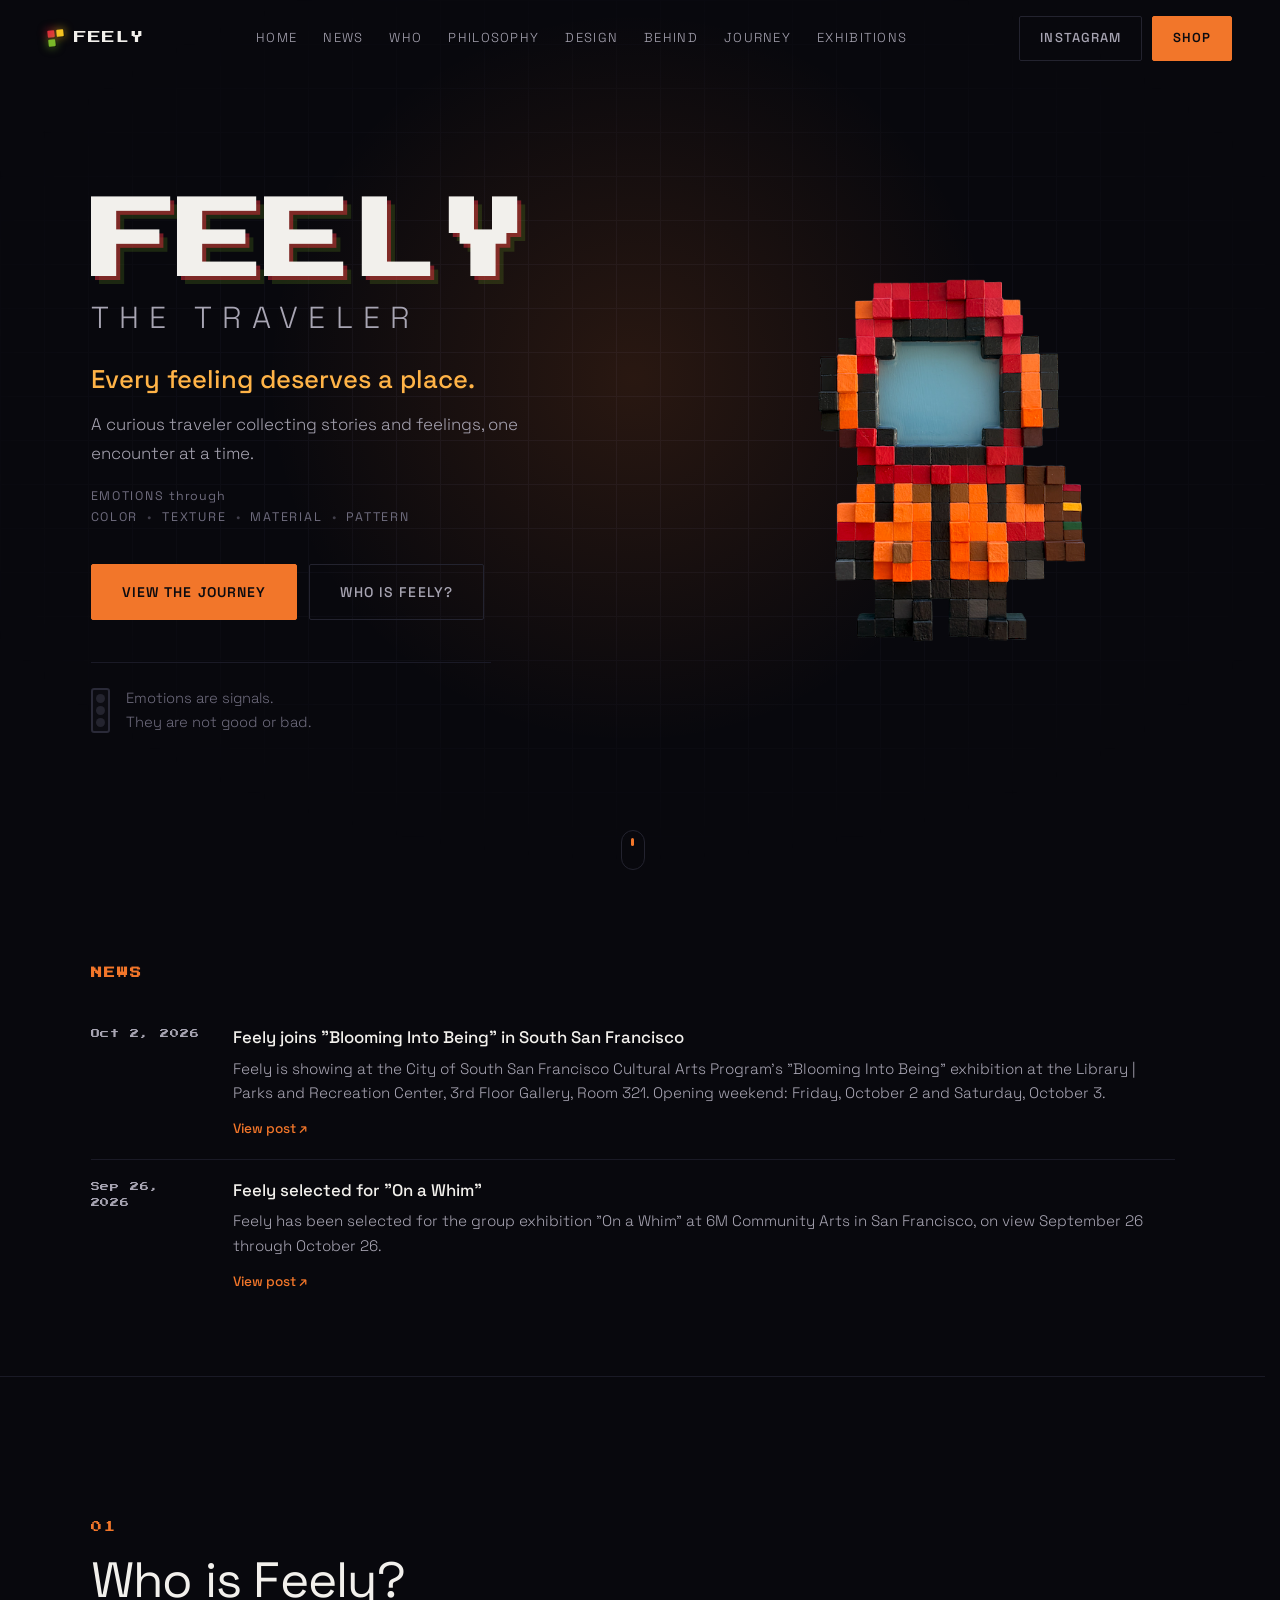
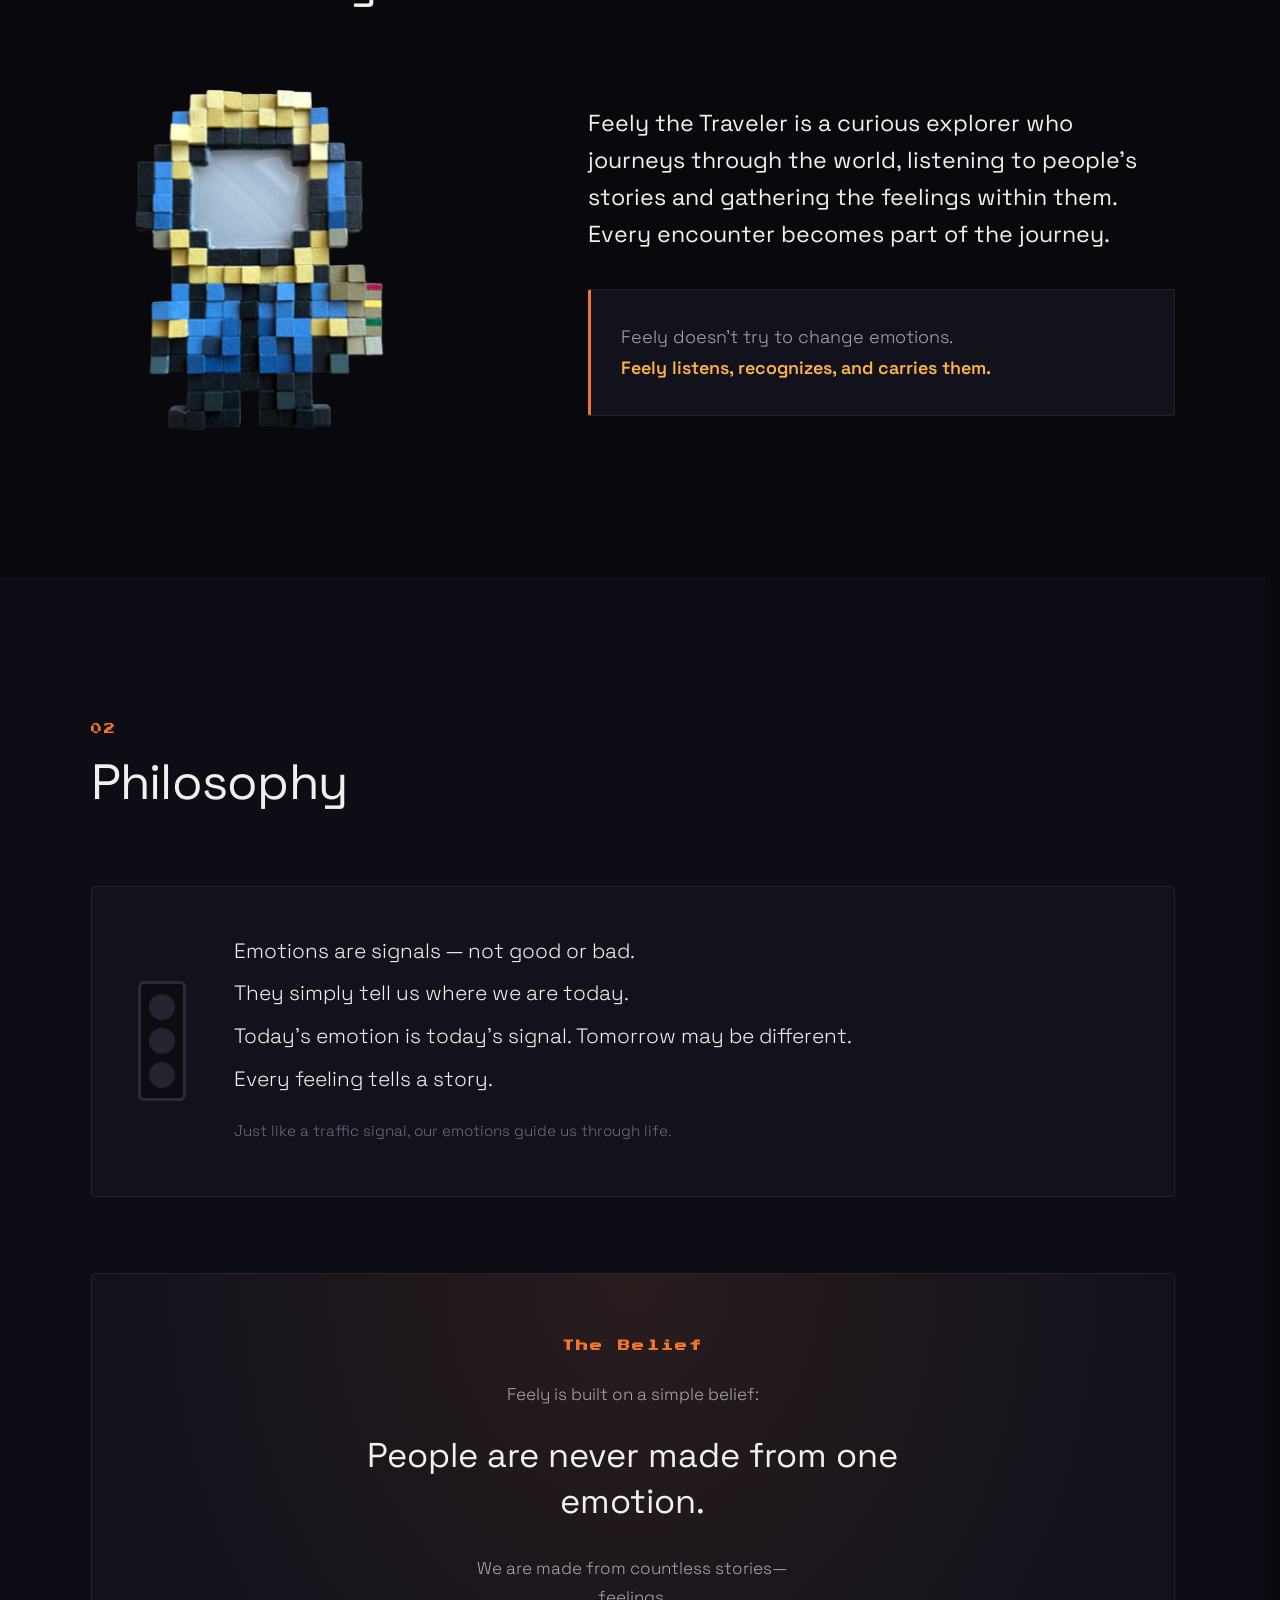
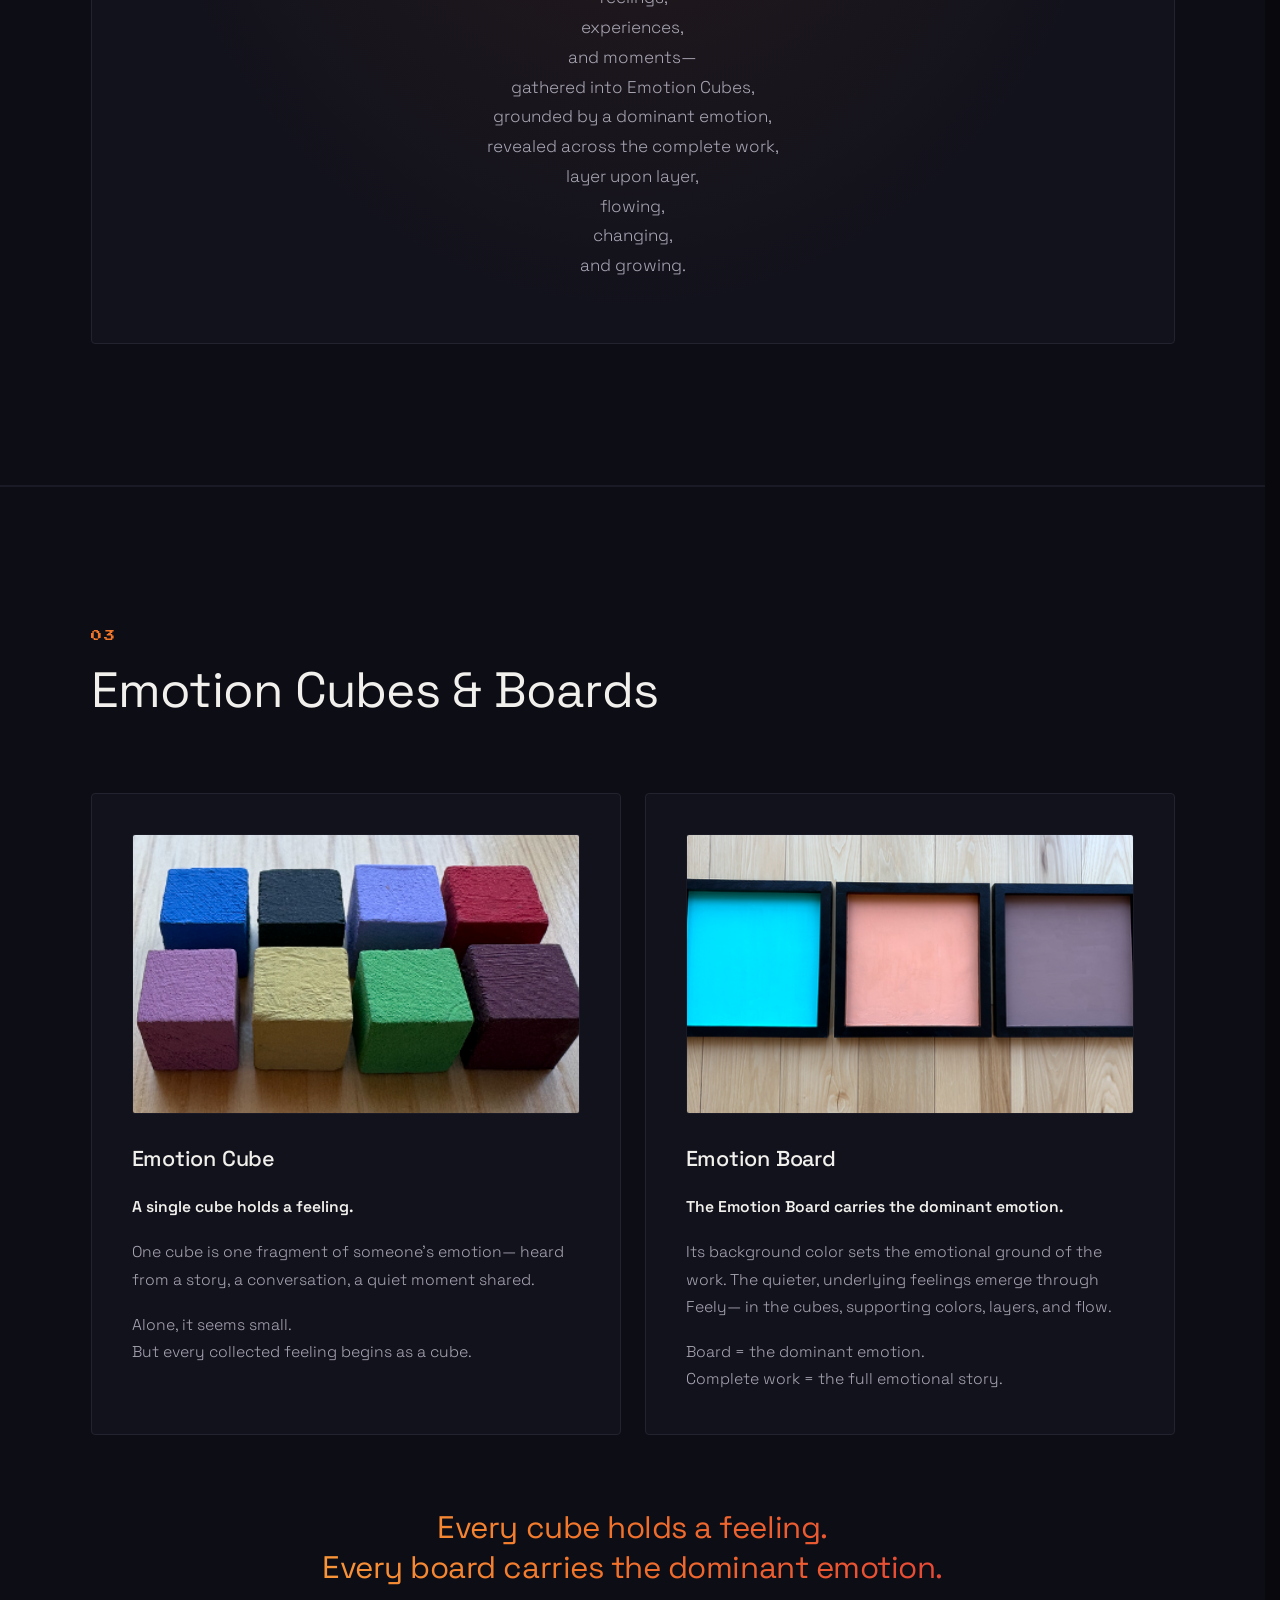
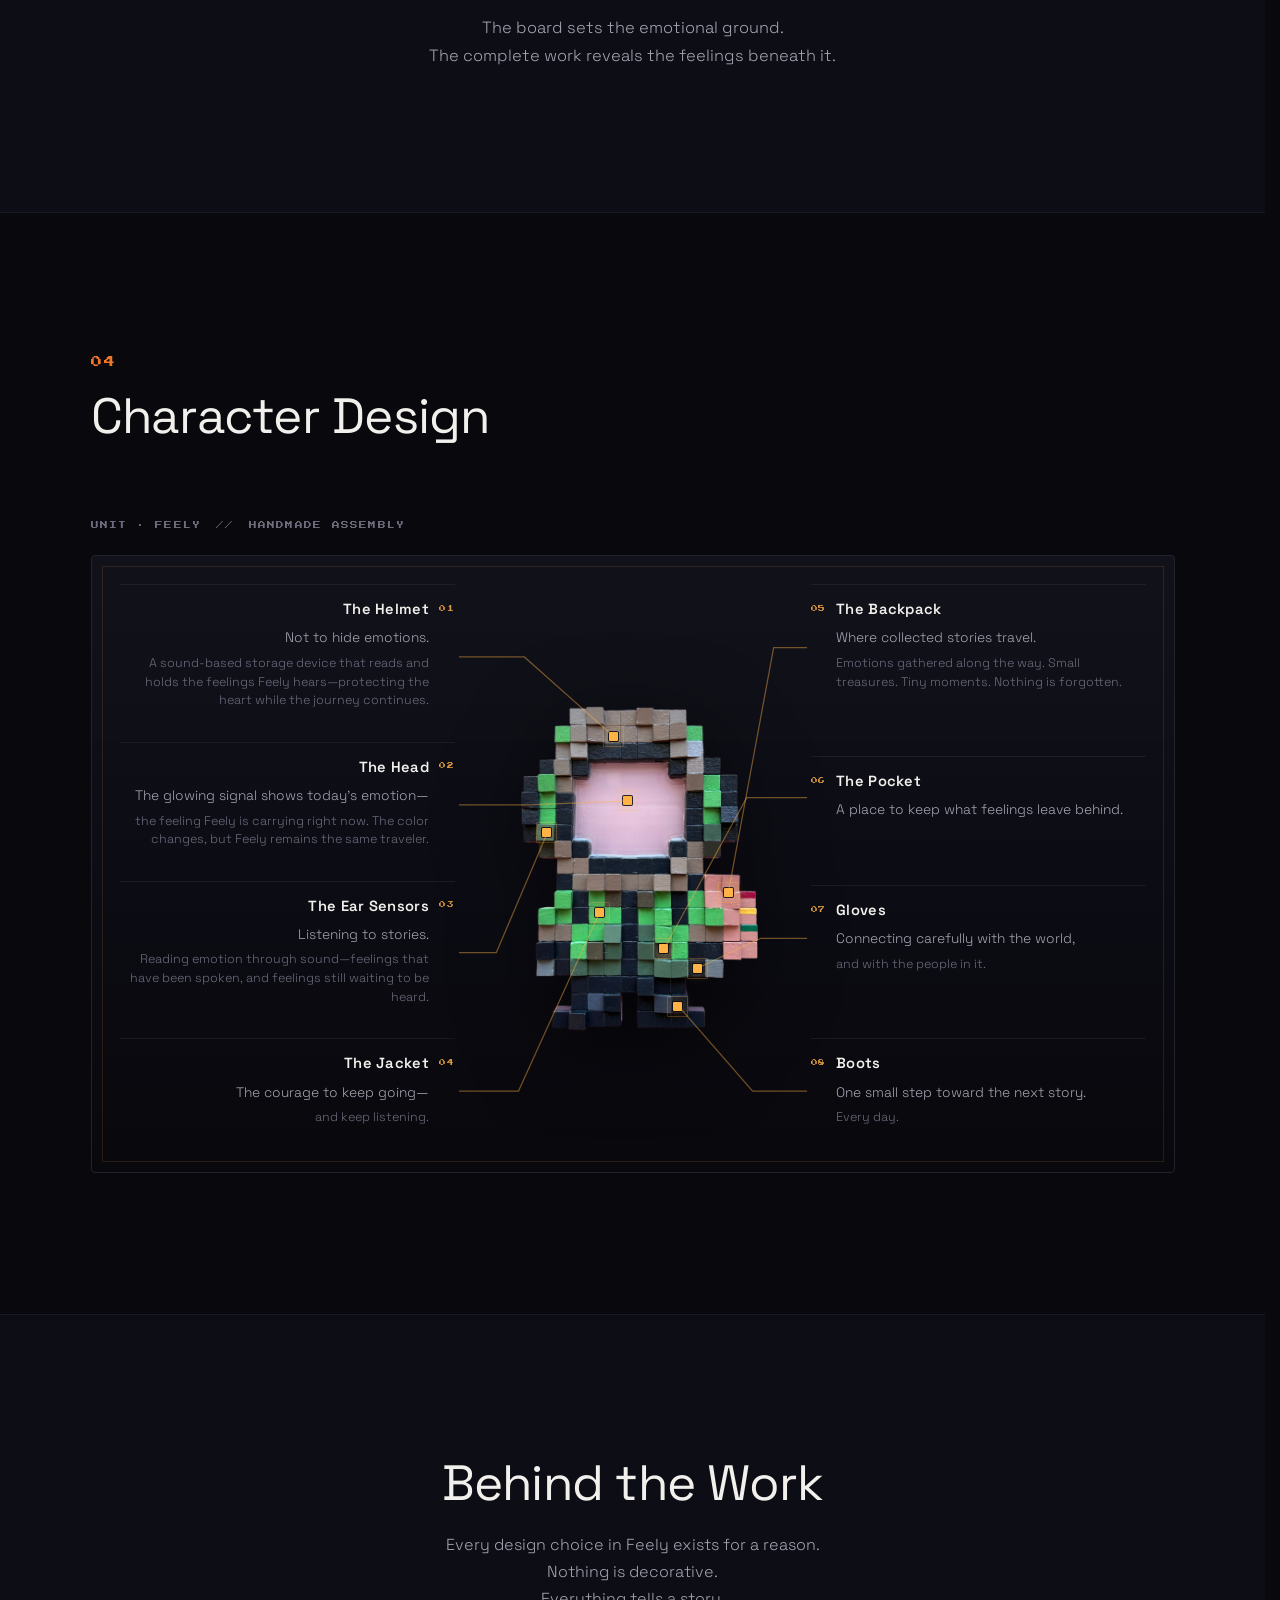
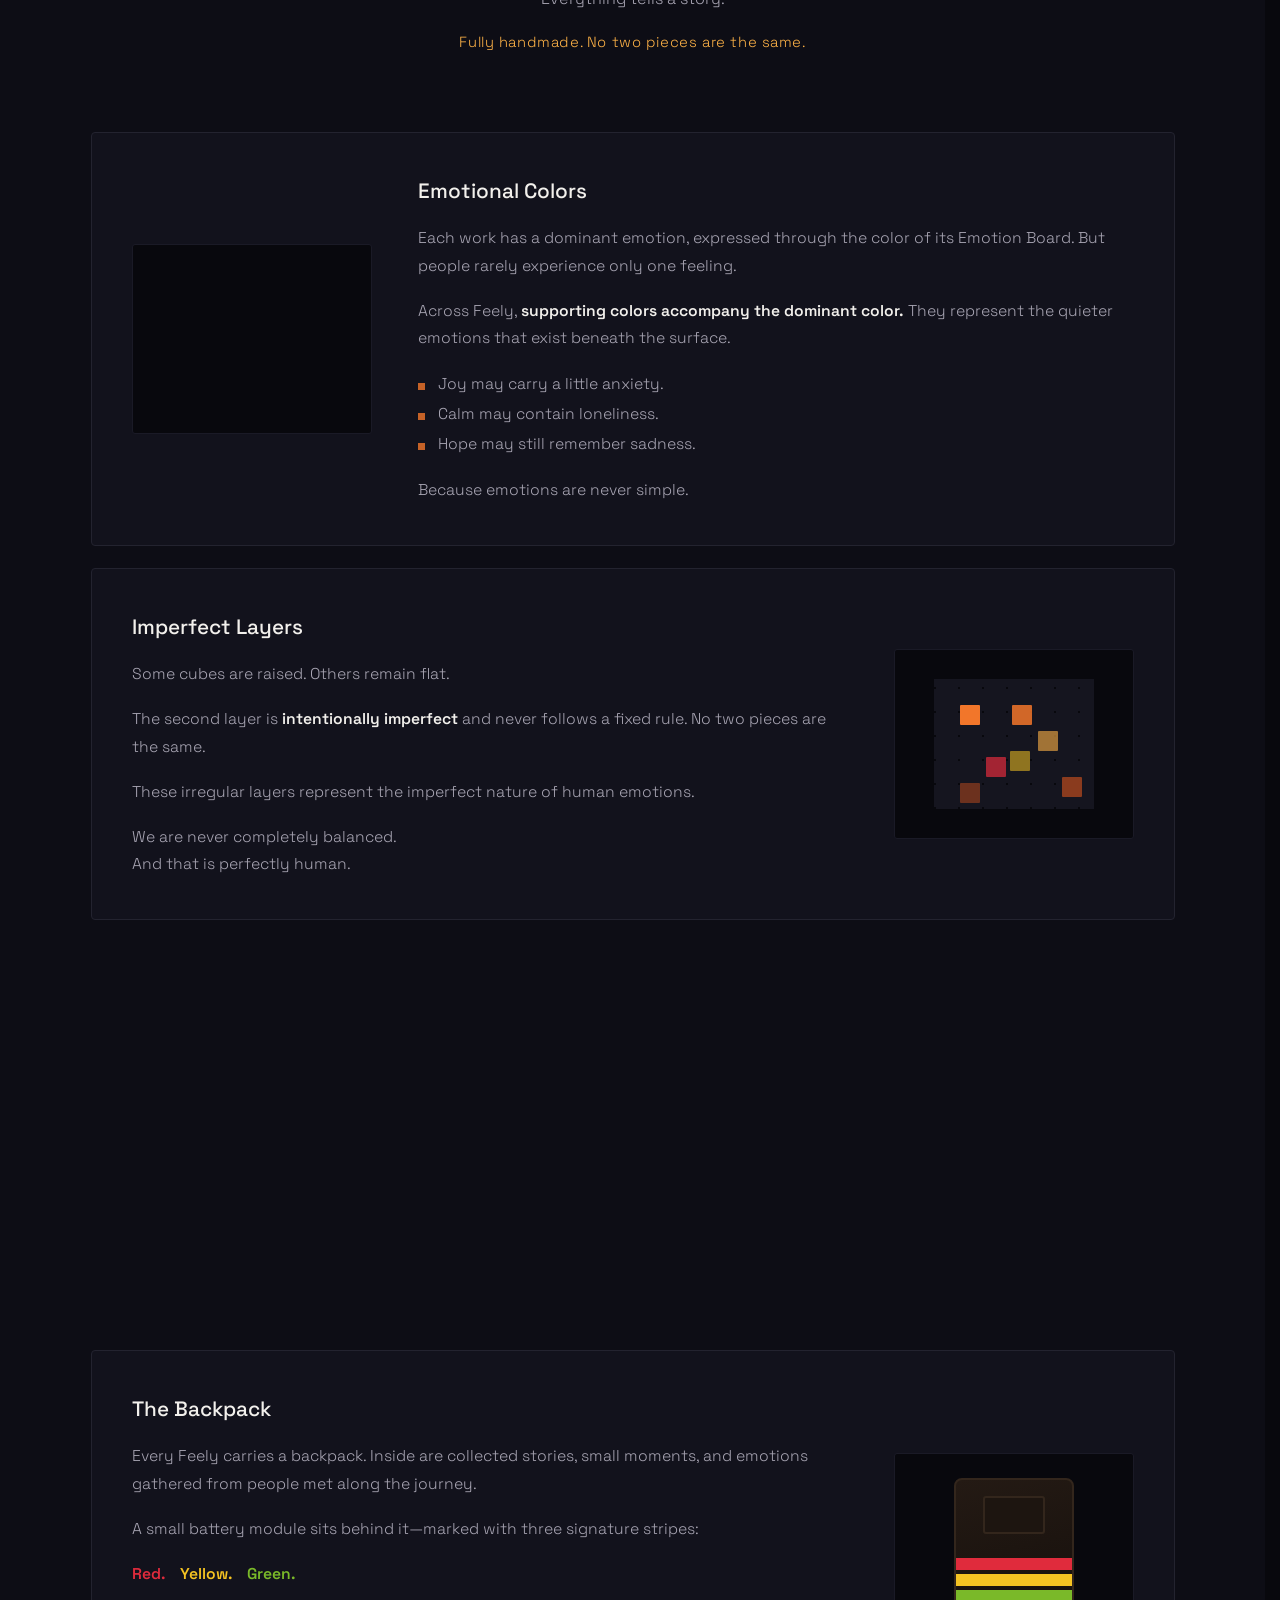
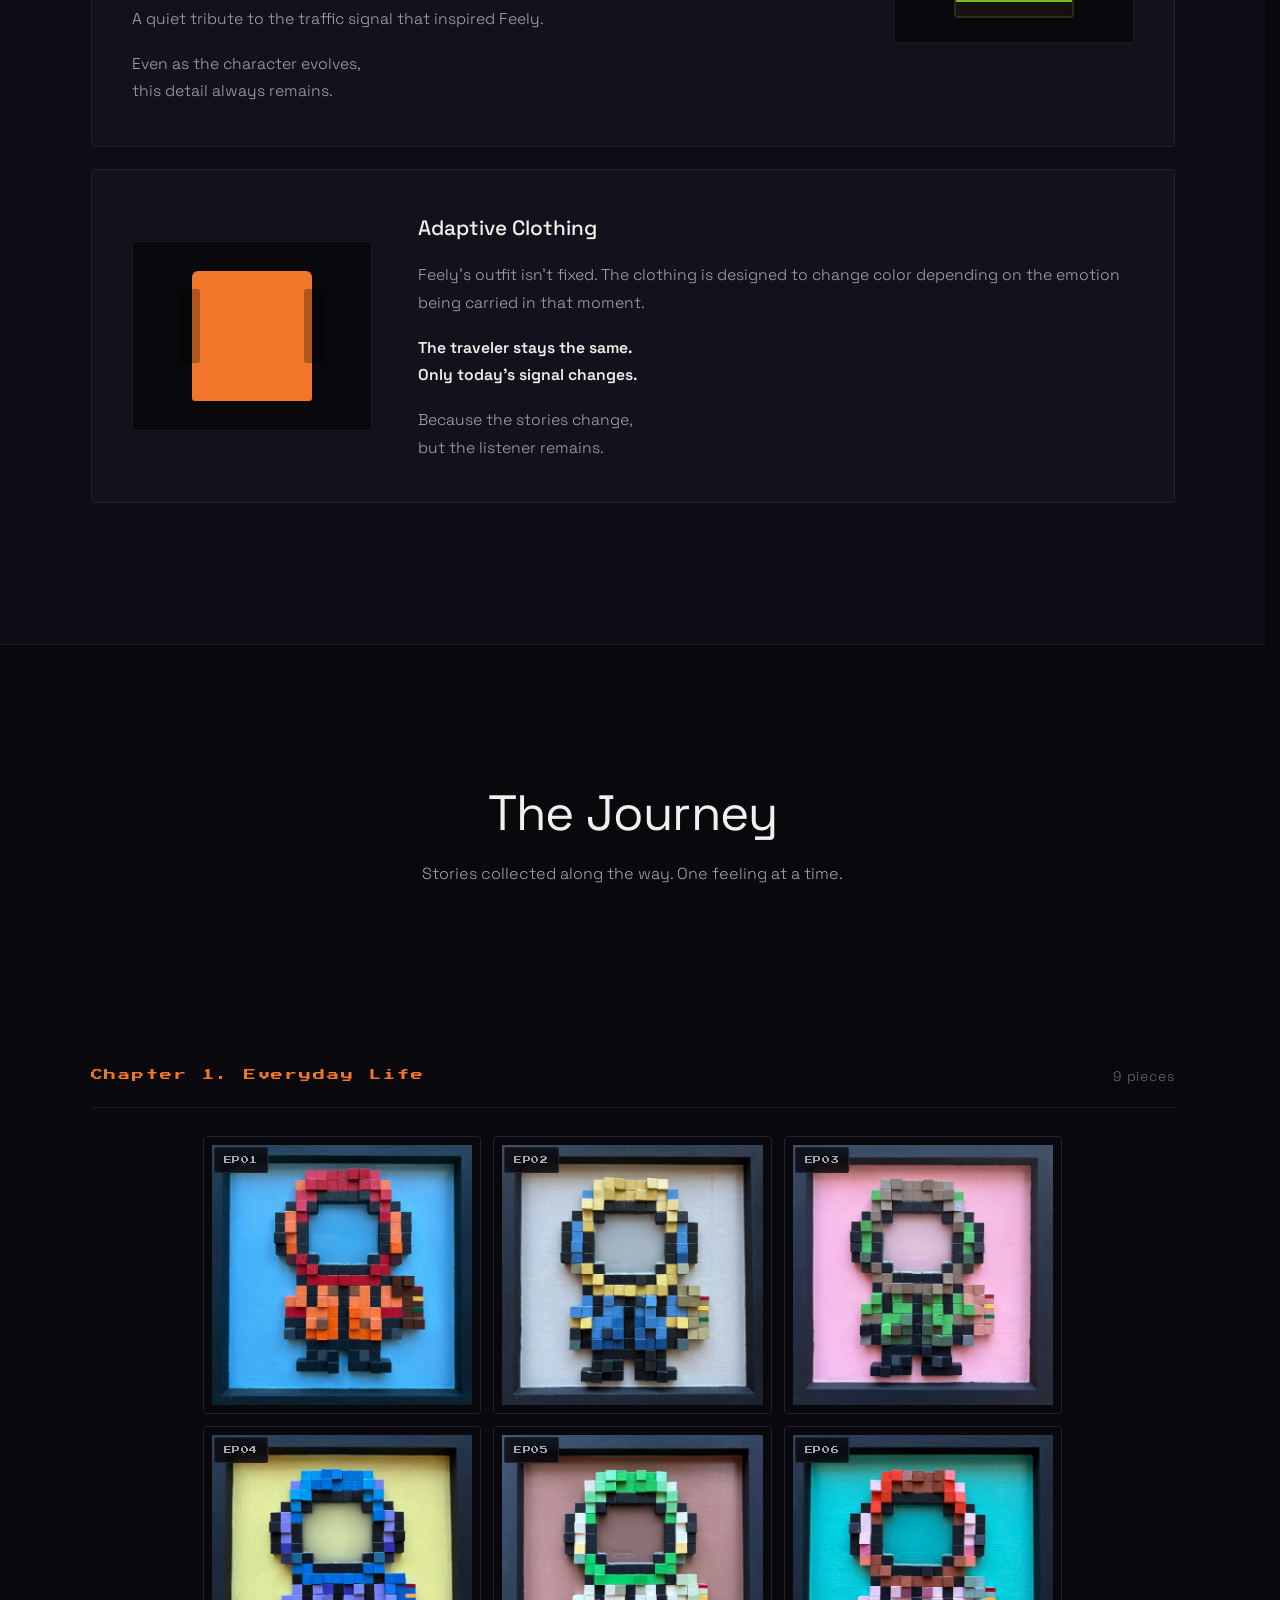
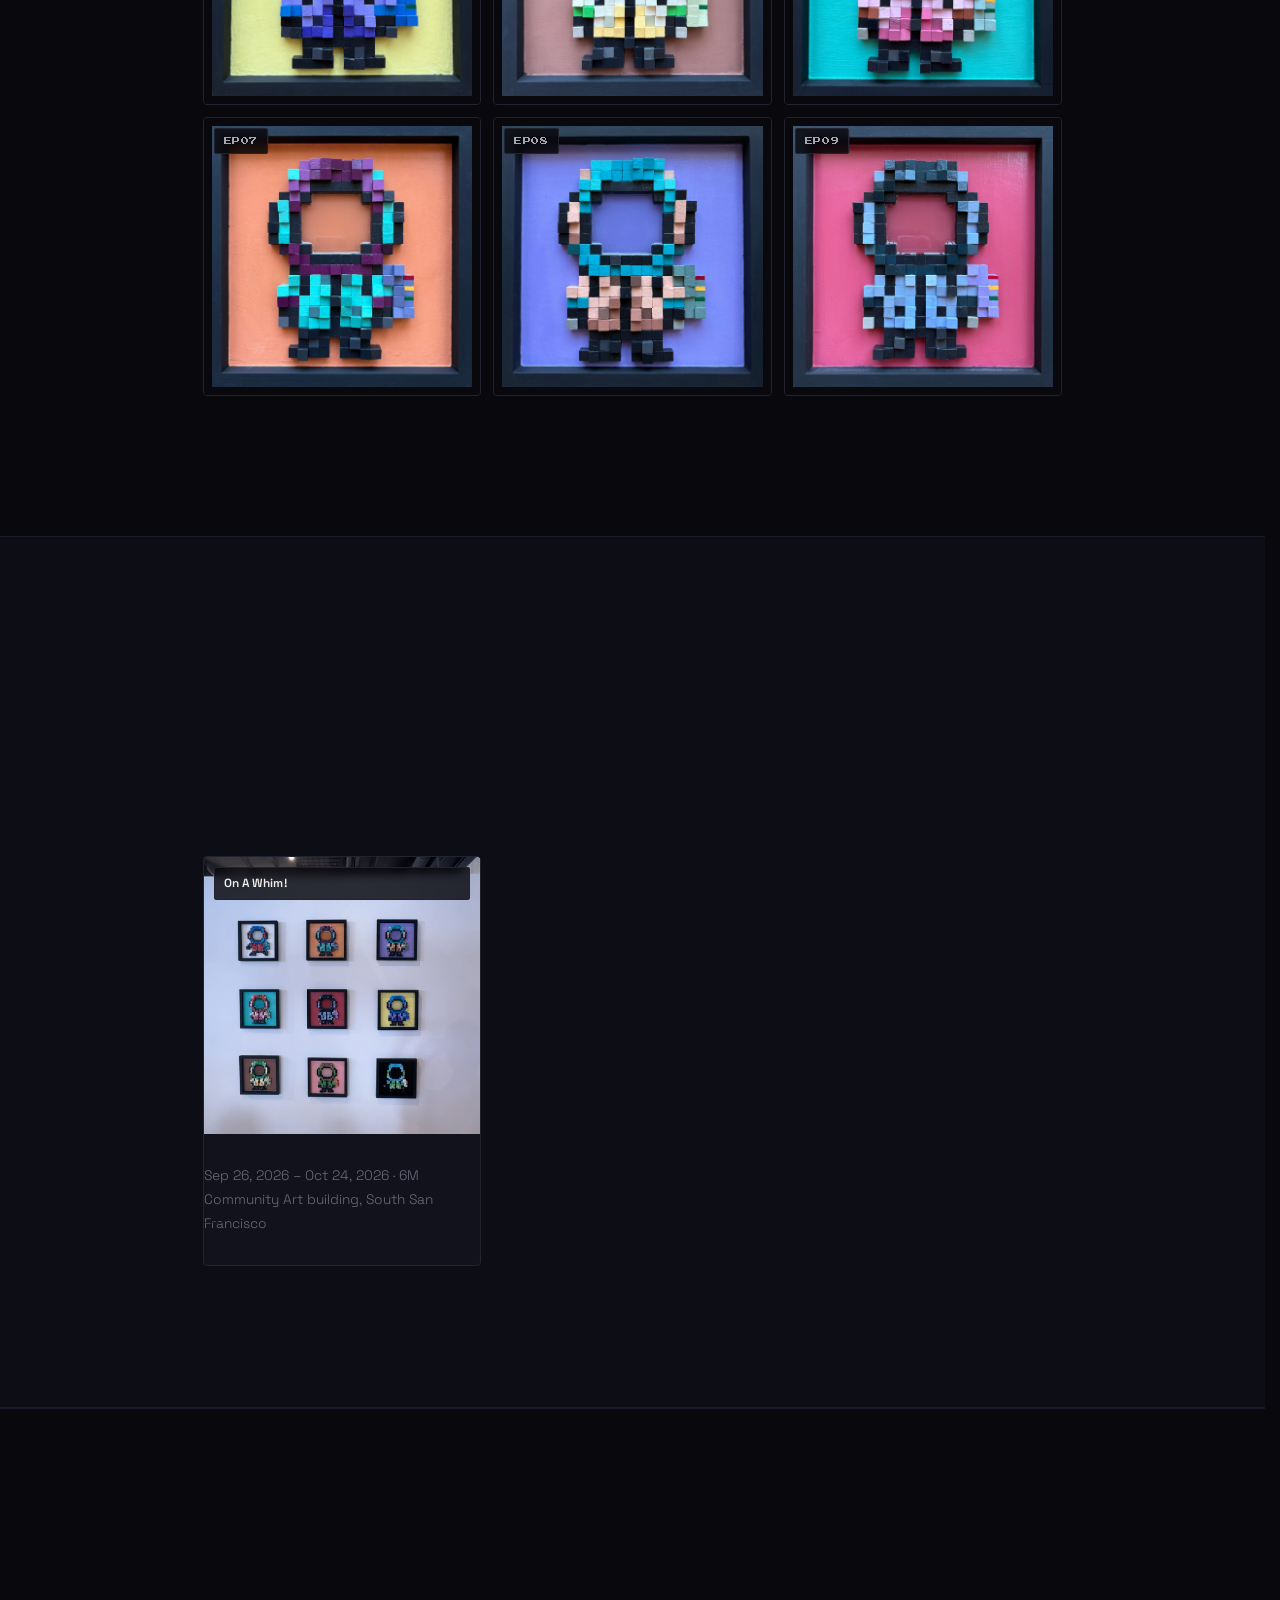
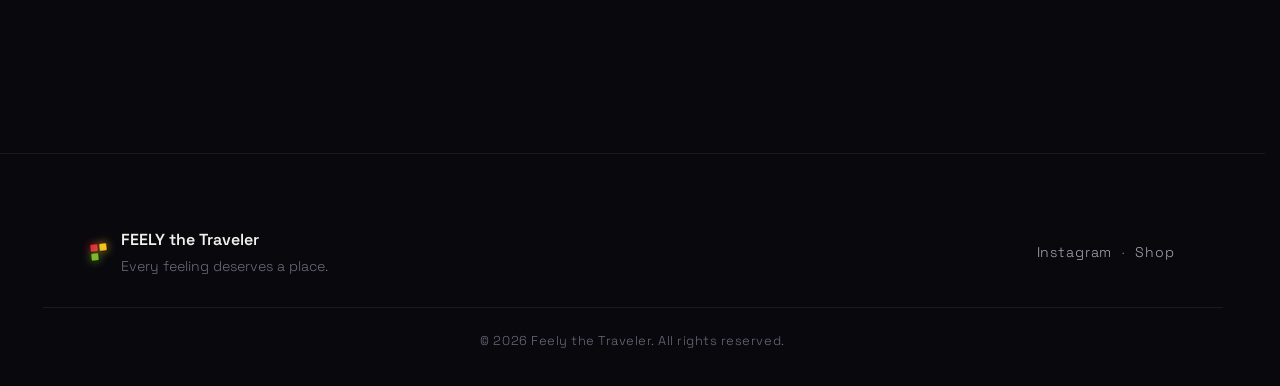
==== commit 09561030: "Add Exhibitions section with folder-driven data and paginated News/Exhibitions - scripts/build-galle" ====
--- a/index.html
+++ b/index.html
@@ -34,12 +34,14 @@
   </a>
 
   <nav class="nav__links" aria-label="Sections">
+    <a href="#top">Home</a>
     <a href="#news">News</a>
     <a href="#who">Who</a>
     <a href="#philosophy">Philosophy</a>
     <a href="#design">Design</a>
     <a href="#behind">Behind</a>
     <a href="#journey">Journey</a>
+    <a href="#exhibitions">Exhibitions</a>
   </nav>
 
   <div class="nav__cta">
@@ -70,12 +72,14 @@
   </button>
 
   <div class="nav__mobile" id="navMobile">
+    <a href="#top">Home</a>
     <a href="#news">News</a>
     <a href="#who">Who</a>
     <a href="#philosophy">Philosophy</a>
     <a href="#design">Design</a>
     <a href="#behind">Behind</a>
     <a href="#journey">Journey</a>
+    <a href="#exhibitions">Exhibitions</a>
   </div>
 </header>
 
@@ -137,7 +141,11 @@
       <h2 class="news-sec__title">News</h2>
     </div>
     <ul class="news-list" id="newsList"></ul>
-    <button class="news-more" id="newsMore" type="button" hidden>More news</button>
+    <div class="pager" id="newsPager" hidden>
+      <button class="pager__btn" id="newsPrev" type="button" aria-label="Previous page">&#8249;</button>
+      <span class="pager__status" id="newsPagerStatus"></span>
+      <button class="pager__btn" id="newsNext" type="button" aria-label="Next page">&#8250;</button>
+    </div>
   </div>
 </section>
 
@@ -511,6 +519,23 @@
 </section>
 
 
+<!-- ============ EXHIBITIONS ============ -->
+<section class="sec sec--alt" id="exhibitions">
+  <div class="wrap">
+    <div class="sechead sechead--plain reveal">
+      <h2 class="sechead__title">Exhibitions</h2>
+      <p class="sechead__sub">Places Feely has traveled to be seen.</p>
+    </div>
+    <div class="exhibit-grid" id="exhibits"></div>
+    <div class="pager" id="exhibitsPager" hidden>
+      <button class="pager__btn" id="exhibitsPrev" type="button" aria-label="Previous page">&#8249;</button>
+      <span class="pager__status" id="exhibitsPagerStatus"></span>
+      <button class="pager__btn" id="exhibitsNext" type="button" aria-label="Next page">&#8250;</button>
+    </div>
+  </div>
+</section>
+
+
 <!-- ============ ARTIST ============ -->
 <section class="artist">
   <div class="wrap">
@@ -563,14 +588,17 @@
 
     <aside class="lb__story" id="lbStory">
       <p class="lb__meta" id="lbMeta"></p>
+      <p class="lb__submeta" id="lbSubmeta" hidden></p>
       <p class="lb__emotion" id="lbEmotion" hidden></p>
       <blockquote class="lb__note" id="lbNote"></blockquote>
+      <a class="lb__link" id="lbLink" target="_blank" rel="noopener" hidden>View post ↗</a>
     </aside>
   </div>
 </div>
 
 <script src="assets/js/news-data.js"></script>
 <script src="assets/js/gallery-data.js"></script>
+<script src="assets/js/exhibits-data.js"></script>
 <script src="assets/js/main.js"></script>
 </body>
 </html>
--- a/assets/css/style.css
+++ b/assets/css/style.css
@@ -549,38 +549,61 @@
   font-weight: 500;
 }
 
-.news-item__title a {
-  color: inherit;
+.news-item__body {
+  margin: 0 0 8px;
+  color: var(--ink-mid);
+  font-size: .95rem;
+  line-height: 1.6;
+}
+
+.news-item__link {
+  display: inline-block;
+  color: var(--orange);
+  font-family: var(--sans);
+  font-size: .85rem;
+  font-weight: 500;
   text-decoration: none;
   border-bottom: 1px solid transparent;
   transition: border-color .2s var(--ease);
 }
 
-.news-item__title a:hover { border-color: currentColor; }
-
-.news-item__body {
-  margin: 0;
-  color: var(--ink-mid);
-  font-size: .95rem;
-  line-height: 1.6;
-}
-
-.news-more {
+.news-item__link:hover { border-color: currentColor; }
+
+.pager {
+  display: flex;
+  align-items: center;
+  justify-content: center;
+  gap: 14px;
   margin-top: 20px;
-  padding: 10px 20px;
+}
+
+.pager[hidden] { display: none; }
+
+.pager__btn {
+  width: 36px; height: 36px;
+  display: grid;
+  place-items: center;
   background: none;
   border: 1px solid var(--line);
-  border-radius: 999px;
+  border-radius: 3px;
   color: var(--ink-mid);
-  font-family: var(--sans);
-  font-size: .85rem;
-  letter-spacing: .03em;
+  font-size: 18px;
+  line-height: 1;
   cursor: pointer;
   transition: border-color .2s var(--ease), color .2s var(--ease);
 }
 
-.news-more:hover { border-color: var(--orange); color: var(--ink); }
-.news-more[hidden] { display: none; }
+.pager__btn:hover:not(:disabled) { border-color: var(--orange); color: var(--ink); }
+.pager__btn:disabled { opacity: .35; cursor: default; }
+
+.pager__status {
+  font-family: var(--px);
+  font-size: 9px;
+  letter-spacing: .1em;
+  color: var(--ink-dim);
+  min-width: 54px;
+  text-align: center;
+}
 
 /* ==========================================================================
    Section shell
@@ -1564,6 +1587,83 @@
 }
 
 /* ==========================================================================
+   Exhibitions
+   ========================================================================== */
+
+.exhibit-grid {
+  display: grid;
+  grid-template-columns: repeat(3, minmax(0, 1fr));
+  gap: 12px;
+  max-width: 860px;
+  margin-inline: auto;
+}
+
+.excard {
+  background: var(--bg-card);
+  border: 1px solid var(--line);
+  border-radius: 4px;
+  overflow: hidden;
+  cursor: pointer;
+  min-width: 0;
+  text-align: left;
+  padding: 0;
+  font: inherit;
+  color: inherit;
+  transition: transform .35s var(--ease), border-color .35s, box-shadow .35s;
+}
+
+.excard:hover {
+  transform: translateY(-6px);
+  border-color: #35353f;
+  box-shadow: 0 24px 44px -22px rgba(0, 0, 0, .9);
+}
+
+.excard__imgwrap {
+  display: block;
+  position: relative;
+  aspect-ratio: 1;
+  background: var(--bg);
+  overflow: hidden;
+}
+
+.excard__imgwrap img {
+  width: 100%; height: 100%;
+  object-fit: cover;
+  transition: transform .5s var(--ease);
+}
+
+.excard:hover .excard__imgwrap img { transform: scale(1.06); }
+
+.excard__title {
+  position: absolute;
+  left: 10px; top: 10px; right: 10px;
+  padding: 5px 9px;
+  background: rgba(8, 8, 13, .82);
+  border: 1px solid var(--line);
+  border-radius: 2px;
+  font-family: var(--sans);
+  font-size: .74rem;
+  font-weight: 600;
+  letter-spacing: .01em;
+  color: var(--ink);
+  backdrop-filter: blur(4px);
+  white-space: nowrap;
+  overflow: hidden;
+  text-overflow: ellipsis;
+}
+
+.excard__body {
+  padding: 16px 18px 18px;
+  border-top: 1px solid var(--line-soft);
+}
+
+.excard__meta {
+  display: block;
+  font-size: .86rem;
+  color: var(--ink-dim);
+}
+
+/* ==========================================================================
    Artist signature
    ========================================================================== */
 
@@ -1827,6 +1927,15 @@
   text-transform: uppercase;
   color: var(--orange);
 }
+
+.lb__submeta {
+  margin: -.4rem 0 1.2rem;
+  font-family: var(--sans);
+  font-size: .92rem;
+  color: var(--ink-mid);
+}
+
+.lb__submeta[hidden] { display: none; }
 
 .lb__emotion {
   margin: 0 0 1.2rem;
@@ -1853,6 +1962,20 @@
 }
 
 .lb__note[hidden] { display: none; }
+
+.lb__link {
+  display: inline-block;
+  margin-top: 1.2rem;
+  color: var(--orange);
+  font-family: var(--sans);
+  font-size: .9rem;
+  font-weight: 500;
+  border-bottom: 1px solid transparent;
+  transition: border-color .2s var(--ease);
+}
+
+.lb__link:hover { border-color: currentColor; }
+.lb__link[hidden] { display: none; }
 
 .lb__close,
 .lb__nav {
@@ -2032,6 +2155,7 @@
   }
 
   .grid { grid-template-columns: repeat(2, minmax(0, 1fr)); gap: 14px; }
+  .exhibit-grid { grid-template-columns: repeat(2, minmax(0, 1fr)); gap: 14px; }
 }
 
 @media (max-width: 640px) {
@@ -2045,6 +2169,7 @@
 
   .signalcard { flex-direction: column; text-align: center; }
   .grid { grid-template-columns: repeat(2, minmax(0, 1fr)); gap: 12px; }
+  .exhibit-grid { grid-template-columns: repeat(2, minmax(0, 1fr)); gap: 12px; }
   .artist__row--companion { grid-template-columns: 1fr; }
   .artist__companion-group { grid-template-columns: 1fr; }
   .hero__signalnote { flex-direction: column; align-items: flex-start; }
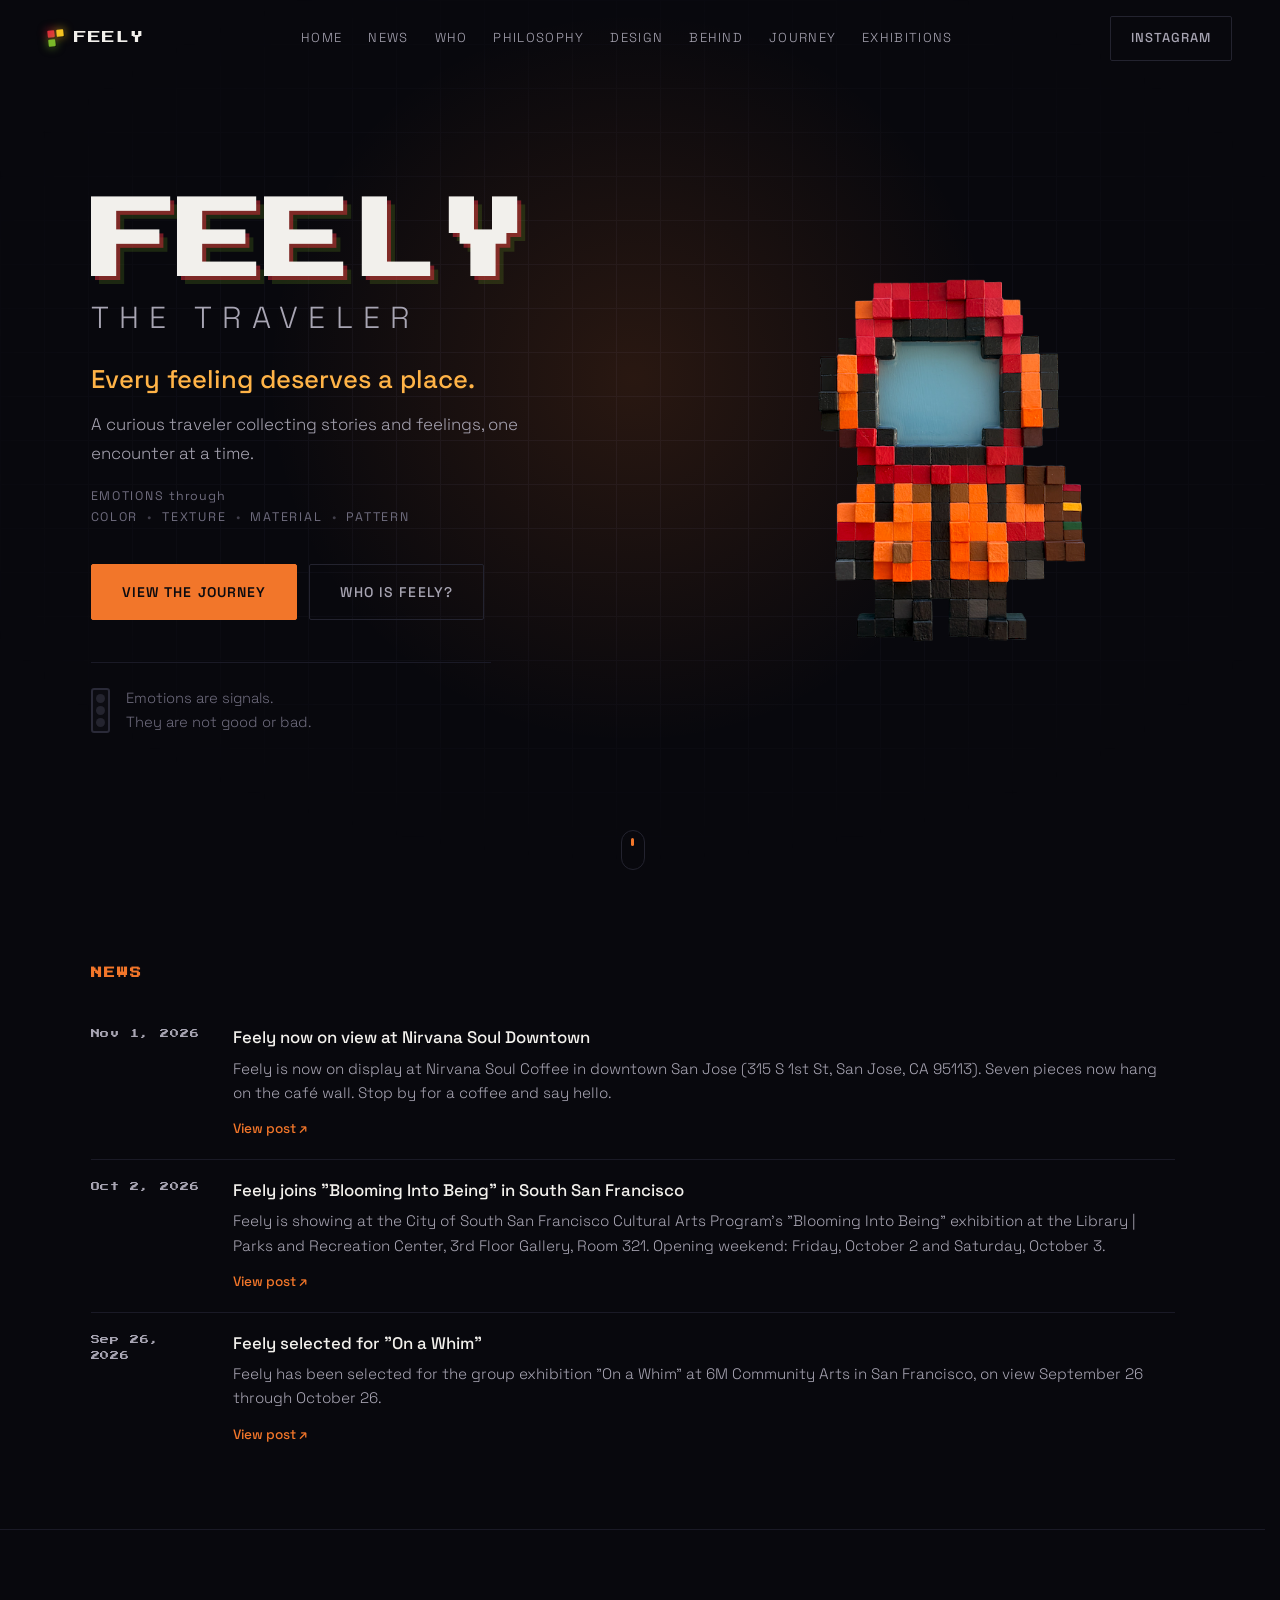
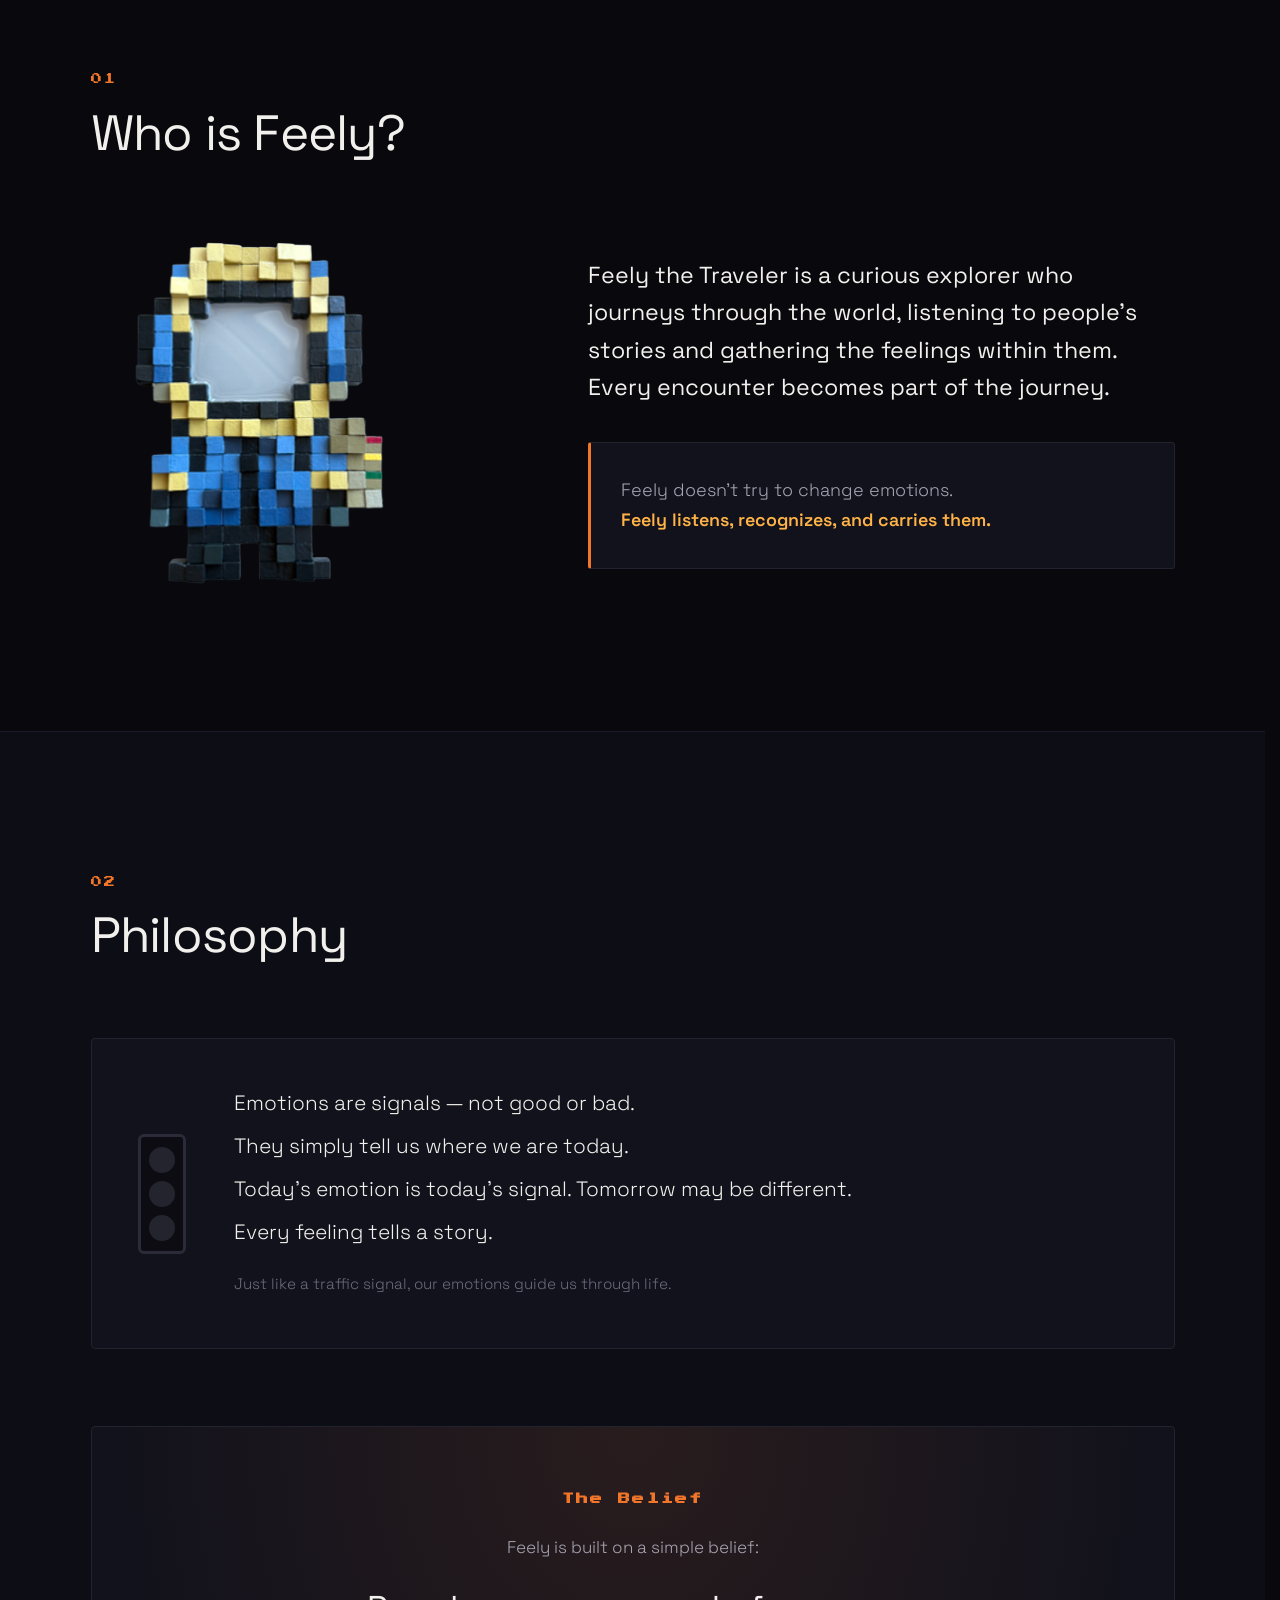
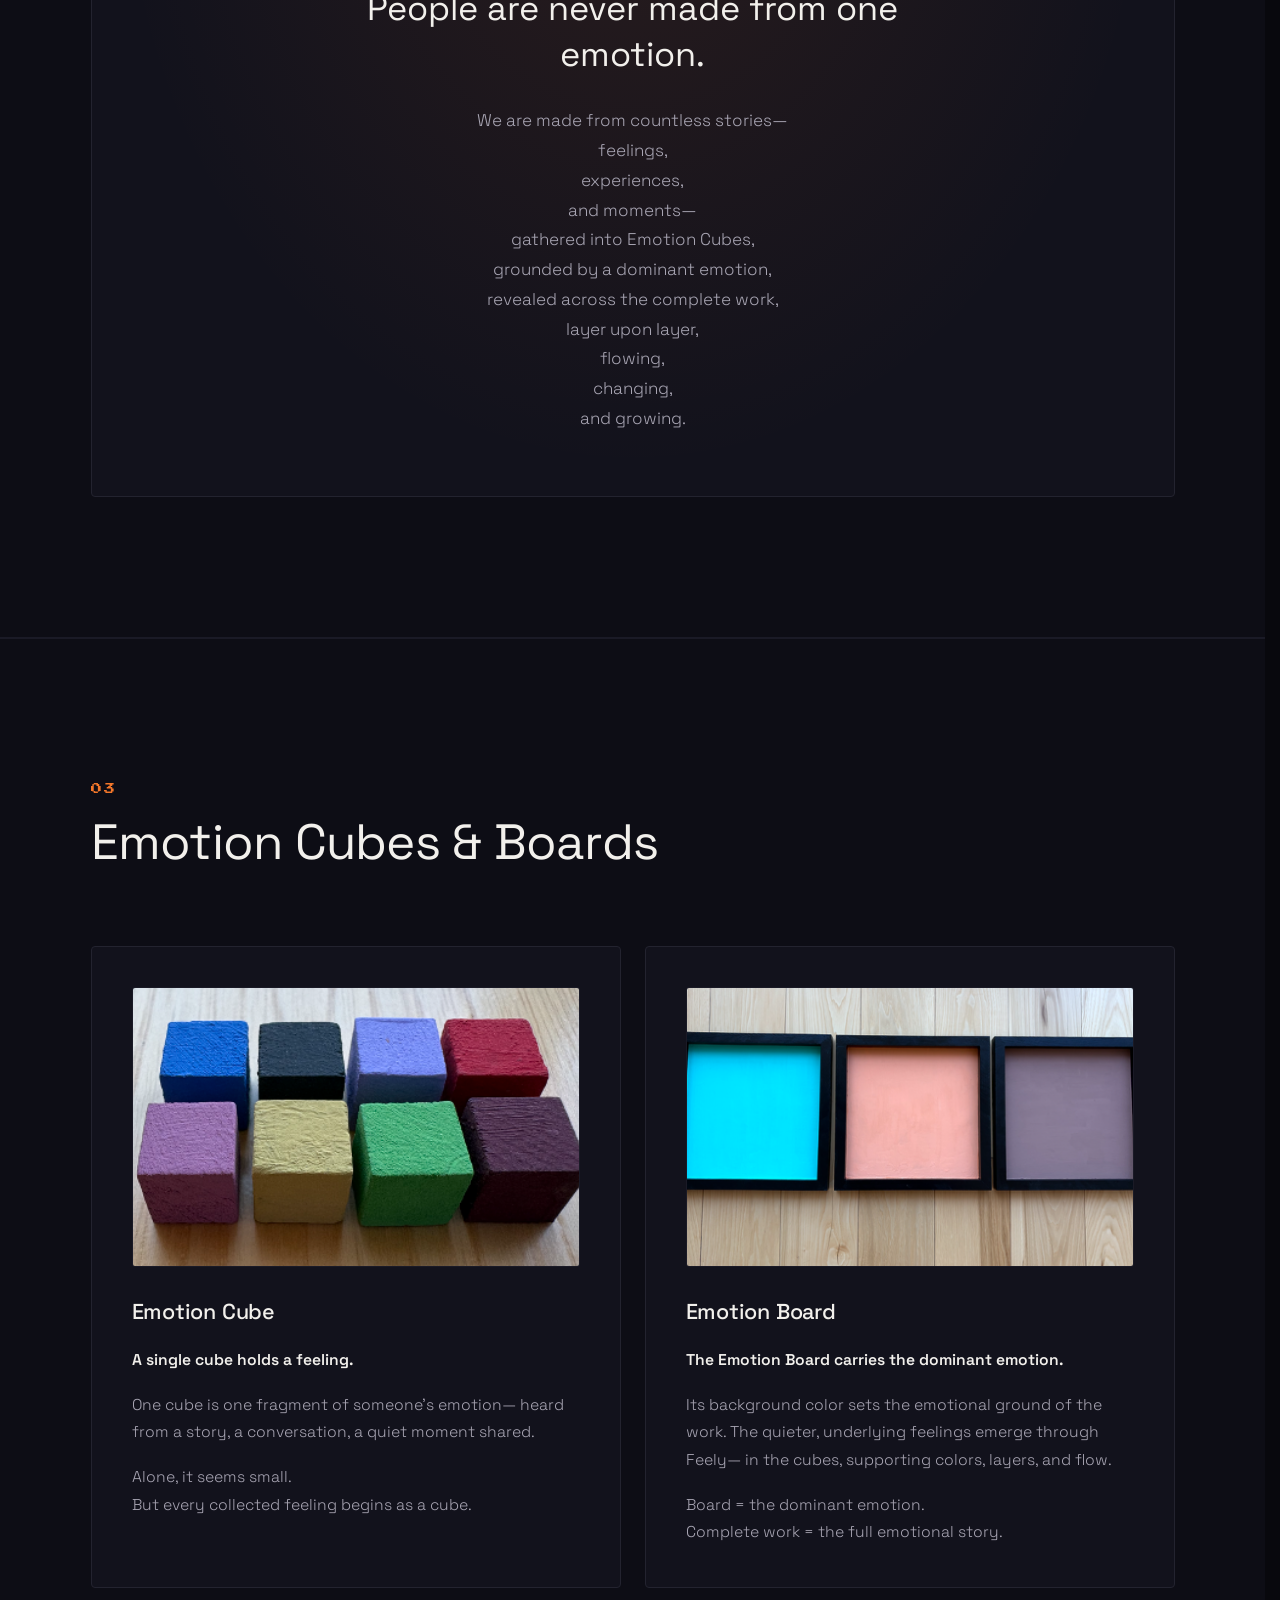
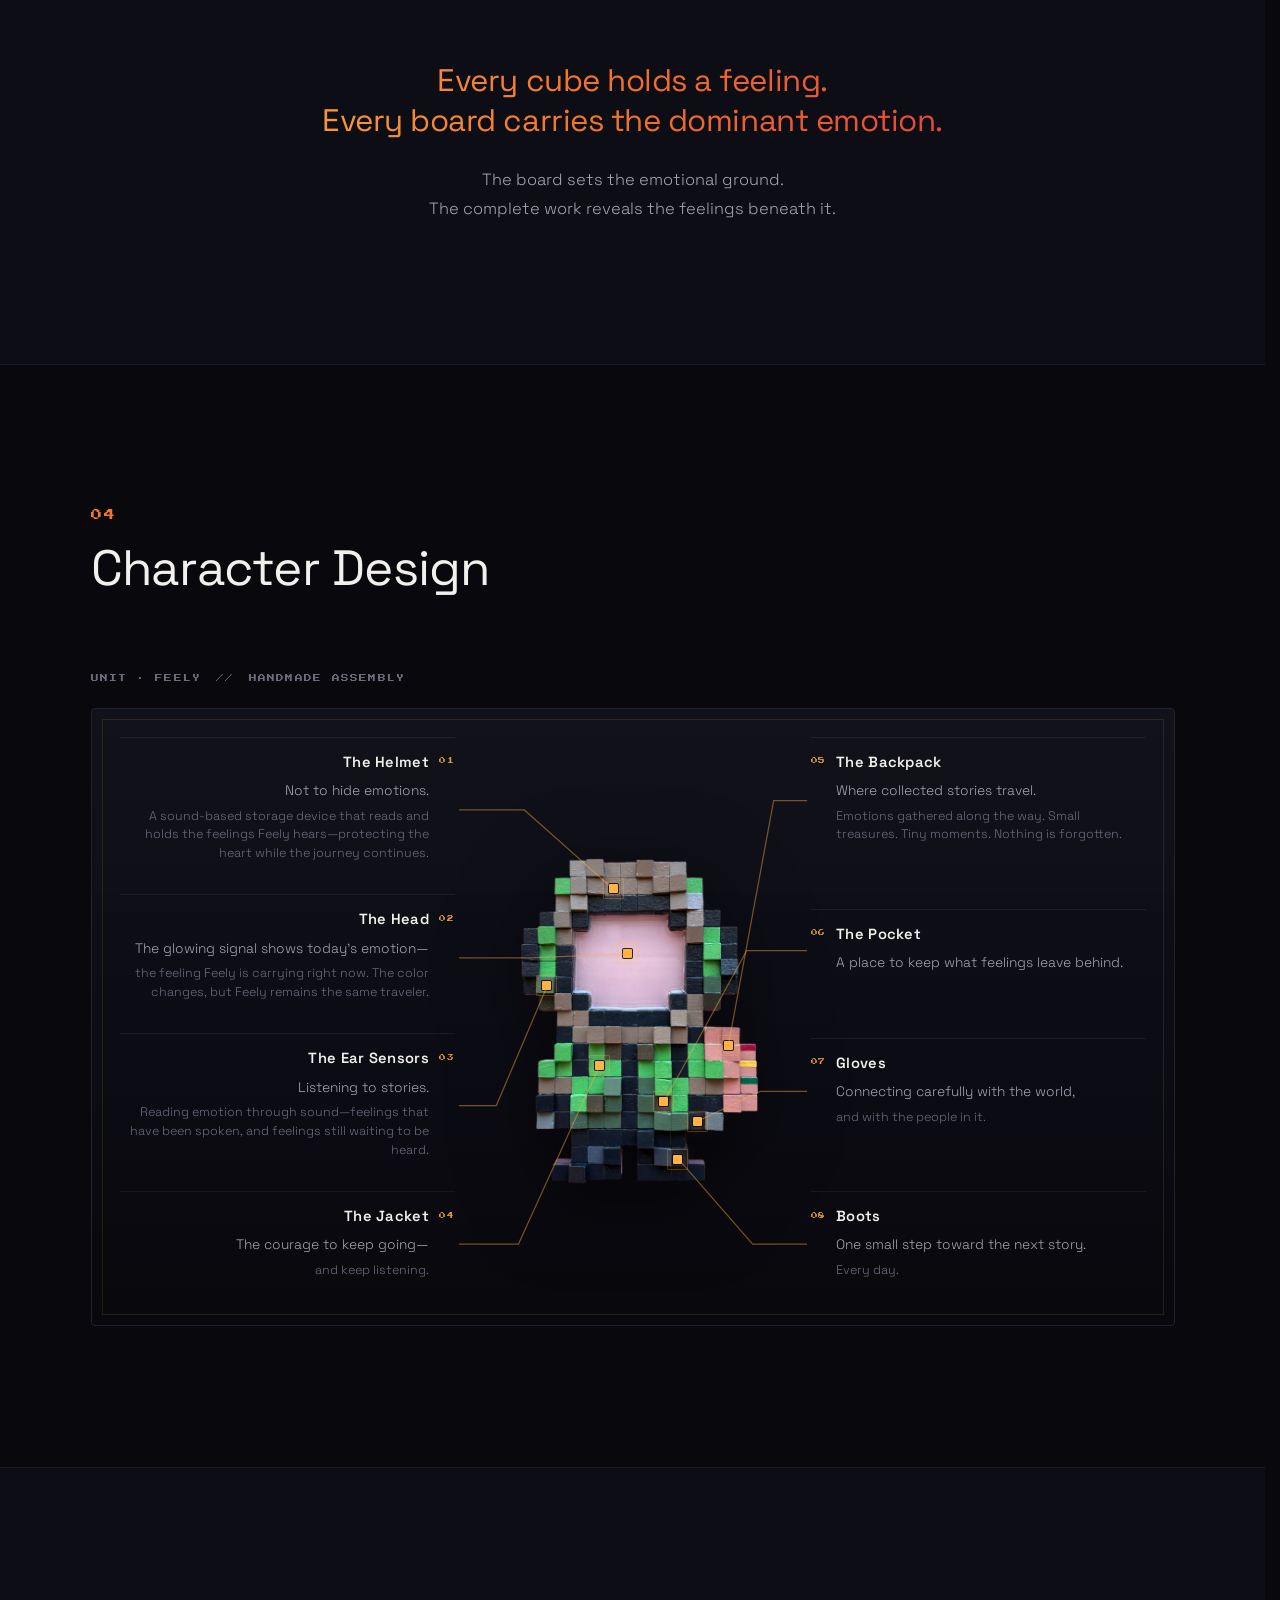
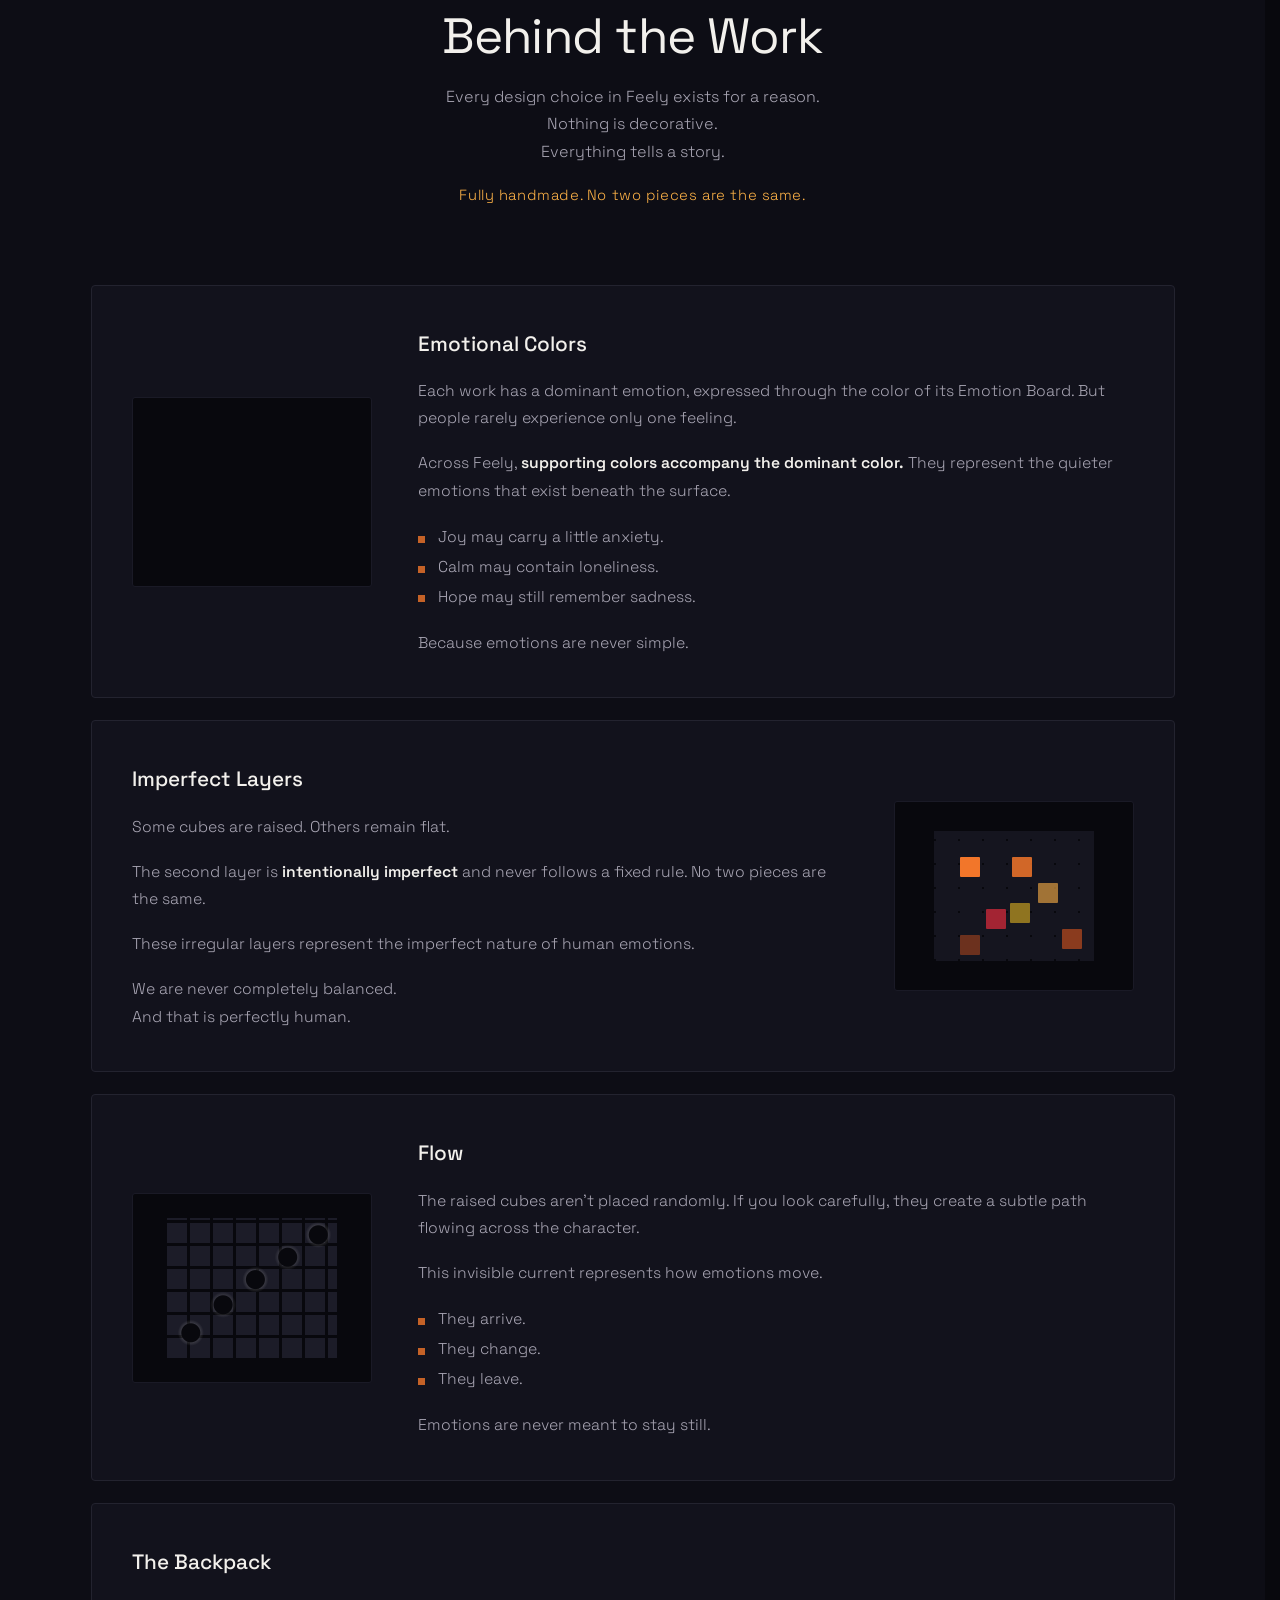
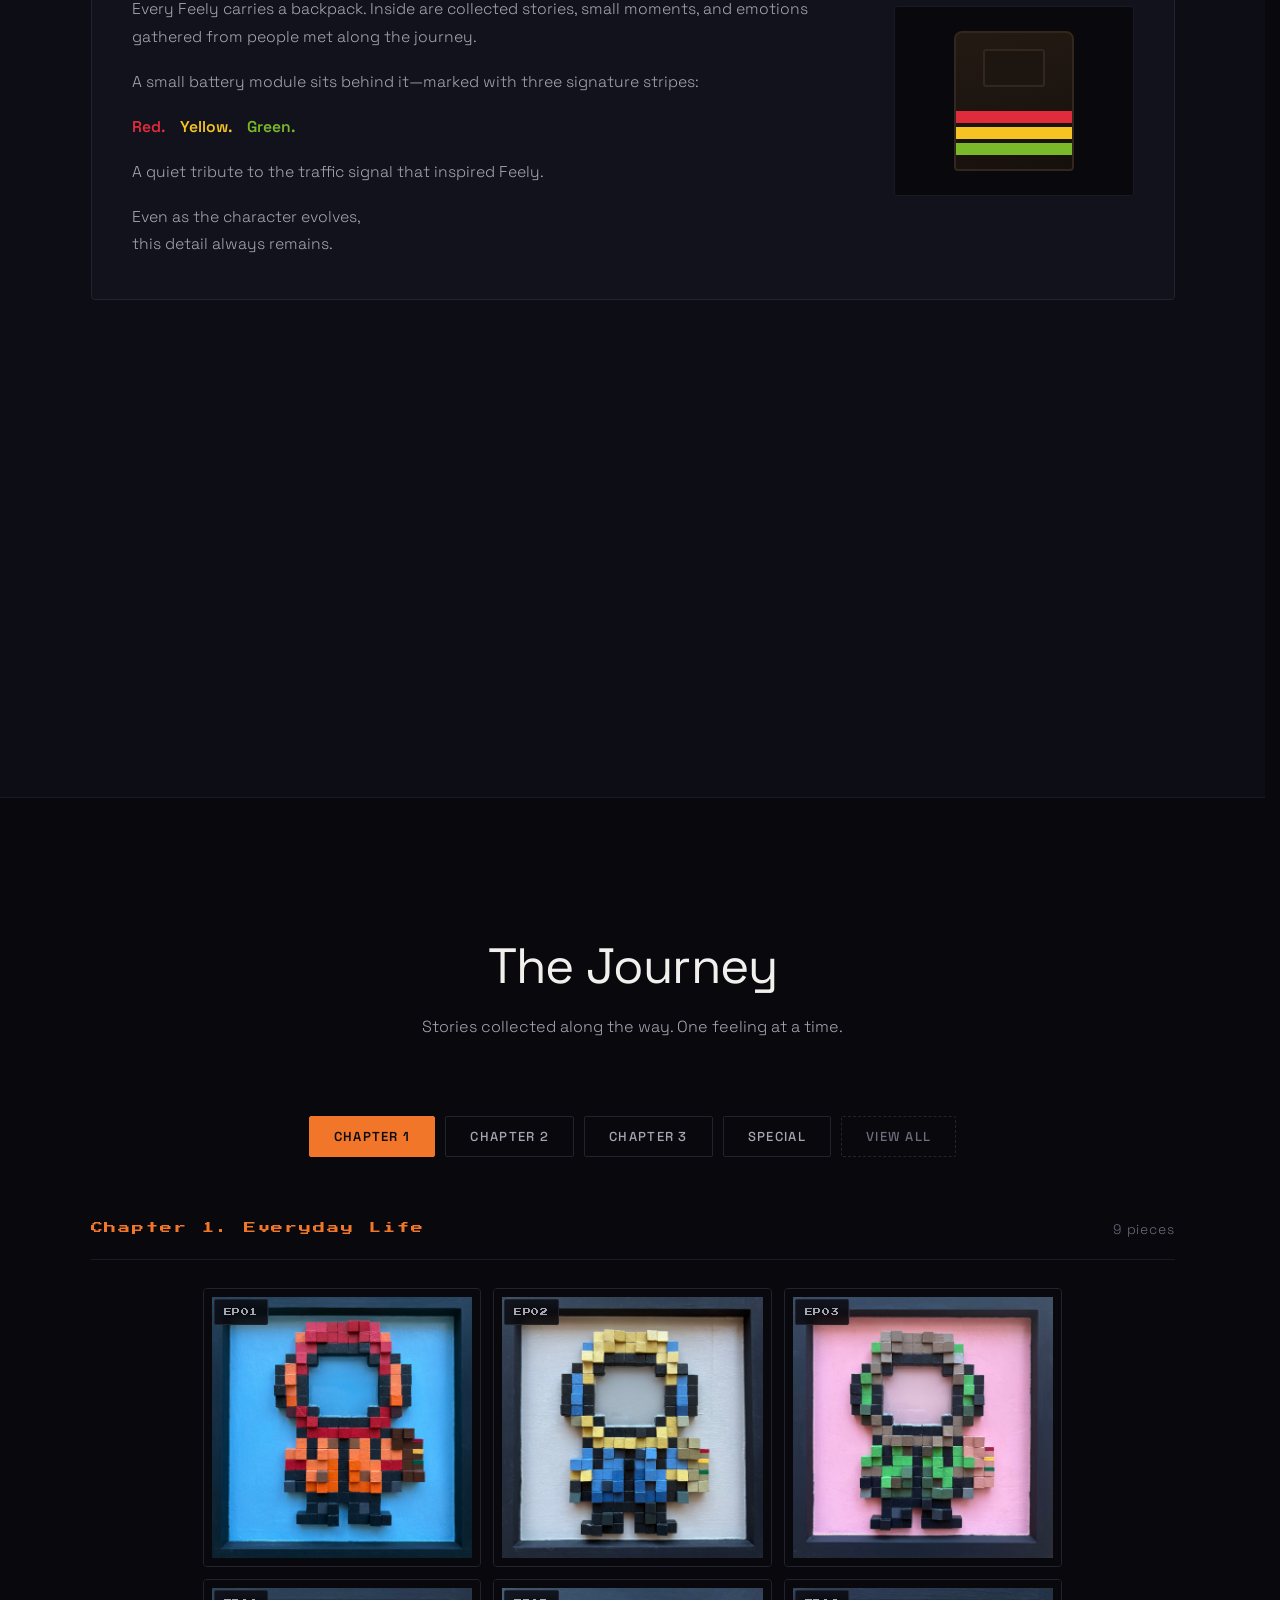
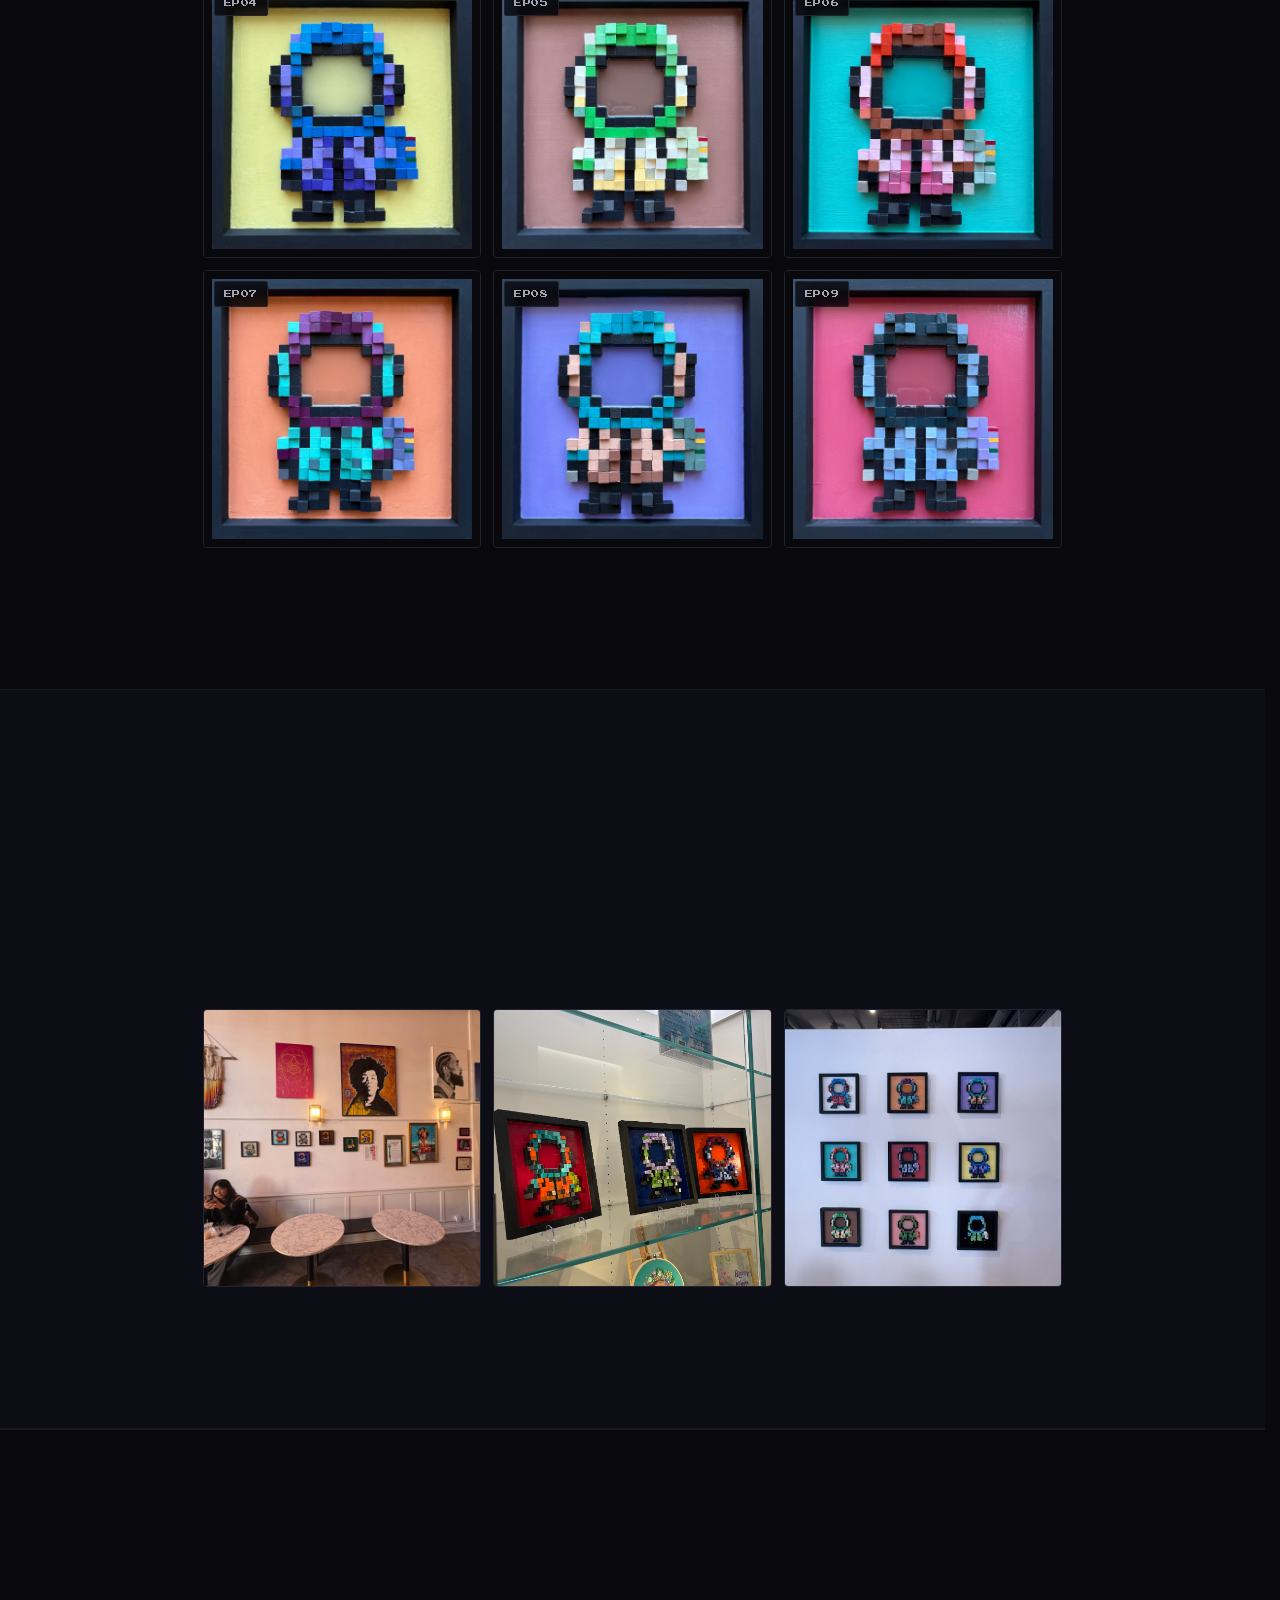
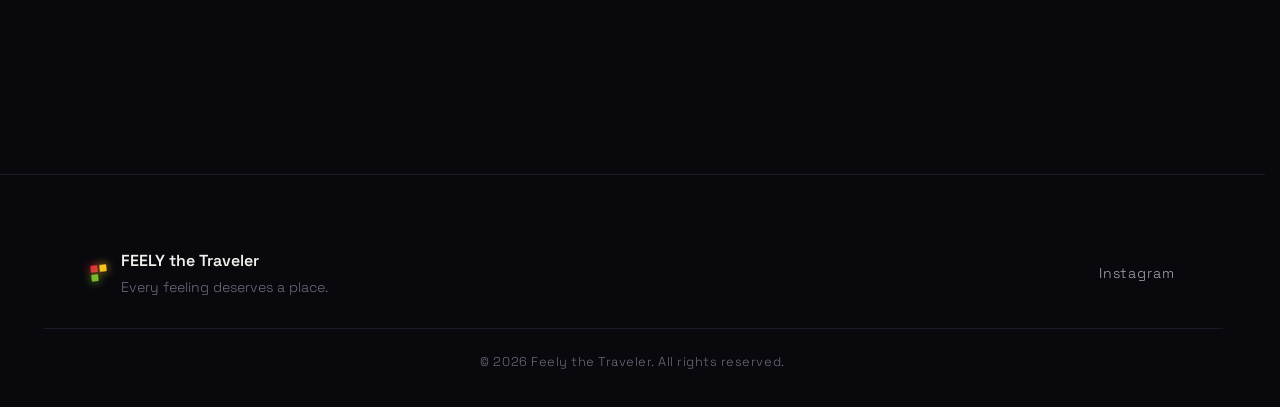
==== commit bbf8b4a6: "Remove Shop links while the store is unavailable Co-authored-by: Copilot App <223556219+Copilot@user" ====
--- a/index.html
+++ b/index.html
@@ -46,7 +46,6 @@
 
   <div class="nav__cta">
     <a class="btn btn--ghost" href="https://www.instagram.com/feely_the_traveler/" target="_blank" rel="noopener">Instagram</a>
-    <a class="btn btn--solid" href="https://thedropmuse.com/artist/feely_the_traveler" target="_blank" rel="noopener">Shop</a>
   </div>
 
   <div class="nav__icon-cta">
@@ -55,12 +54,6 @@
         <rect x="3" y="3" width="18" height="18" rx="5"/>
         <circle cx="12" cy="12" r="4"/>
         <circle cx="17.3" cy="6.7" r="1" fill="currentColor" stroke="none"/>
-      </svg>
-    </a>
-    <a class="nav__icon-btn" href="https://thedropmuse.com/artist/feely_the_traveler" target="_blank" rel="noopener" aria-label="Shop">
-      <svg viewBox="0 0 24 24" width="19" height="19" fill="none" stroke="currentColor" stroke-width="1.7" aria-hidden="true">
-        <path d="M6 8h12l-1 12H7L6 8z"/>
-        <path d="M9 8V6a3 3 0 0 1 6 0v2"/>
       </svg>
     </a>
   </div>
@@ -566,8 +559,6 @@
 
     <nav class="footer__links" aria-label="Elsewhere">
       <a href="https://www.instagram.com/feely_the_traveler/" target="_blank" rel="noopener">Instagram</a>
-      <span aria-hidden="true">·</span>
-      <a href="https://thedropmuse.com/artist/feely_the_traveler" target="_blank" rel="noopener">Shop</a>
     </nav>
   </div>
   <p class="footer__copy">&copy; <span id="year"></span> Feely the Traveler. All rights reserved.</p>
--- a/assets/css/style.css
+++ b/assets/css/style.css
@@ -1553,6 +1553,8 @@
 .tile__ep {
   position: absolute;
   left: 10px; top: 10px;
+  max-width: calc(100% - 20px);
+  overflow-wrap: anywhere;
   padding: 5px 9px;
   background: rgba(8, 8, 13, .82);
   border: 1px solid var(--line);
@@ -1565,6 +1567,7 @@
 }
 
 .tile__meta {
+  display: block;
   padding: 16px 18px 18px;
   border-top: 1px solid var(--line-soft);
 }
@@ -1633,35 +1636,6 @@
 }
 
 .excard:hover .excard__imgwrap img { transform: scale(1.06); }
-
-.excard__title {
-  position: absolute;
-  left: 10px; top: 10px; right: 10px;
-  padding: 5px 9px;
-  background: rgba(8, 8, 13, .82);
-  border: 1px solid var(--line);
-  border-radius: 2px;
-  font-family: var(--sans);
-  font-size: .74rem;
-  font-weight: 600;
-  letter-spacing: .01em;
-  color: var(--ink);
-  backdrop-filter: blur(4px);
-  white-space: nowrap;
-  overflow: hidden;
-  text-overflow: ellipsis;
-}
-
-.excard__body {
-  padding: 16px 18px 18px;
-  border-top: 1px solid var(--line-soft);
-}
-
-.excard__meta {
-  display: block;
-  font-size: .86rem;
-  color: var(--ink-dim);
-}
 
 /* ==========================================================================
    Artist signature
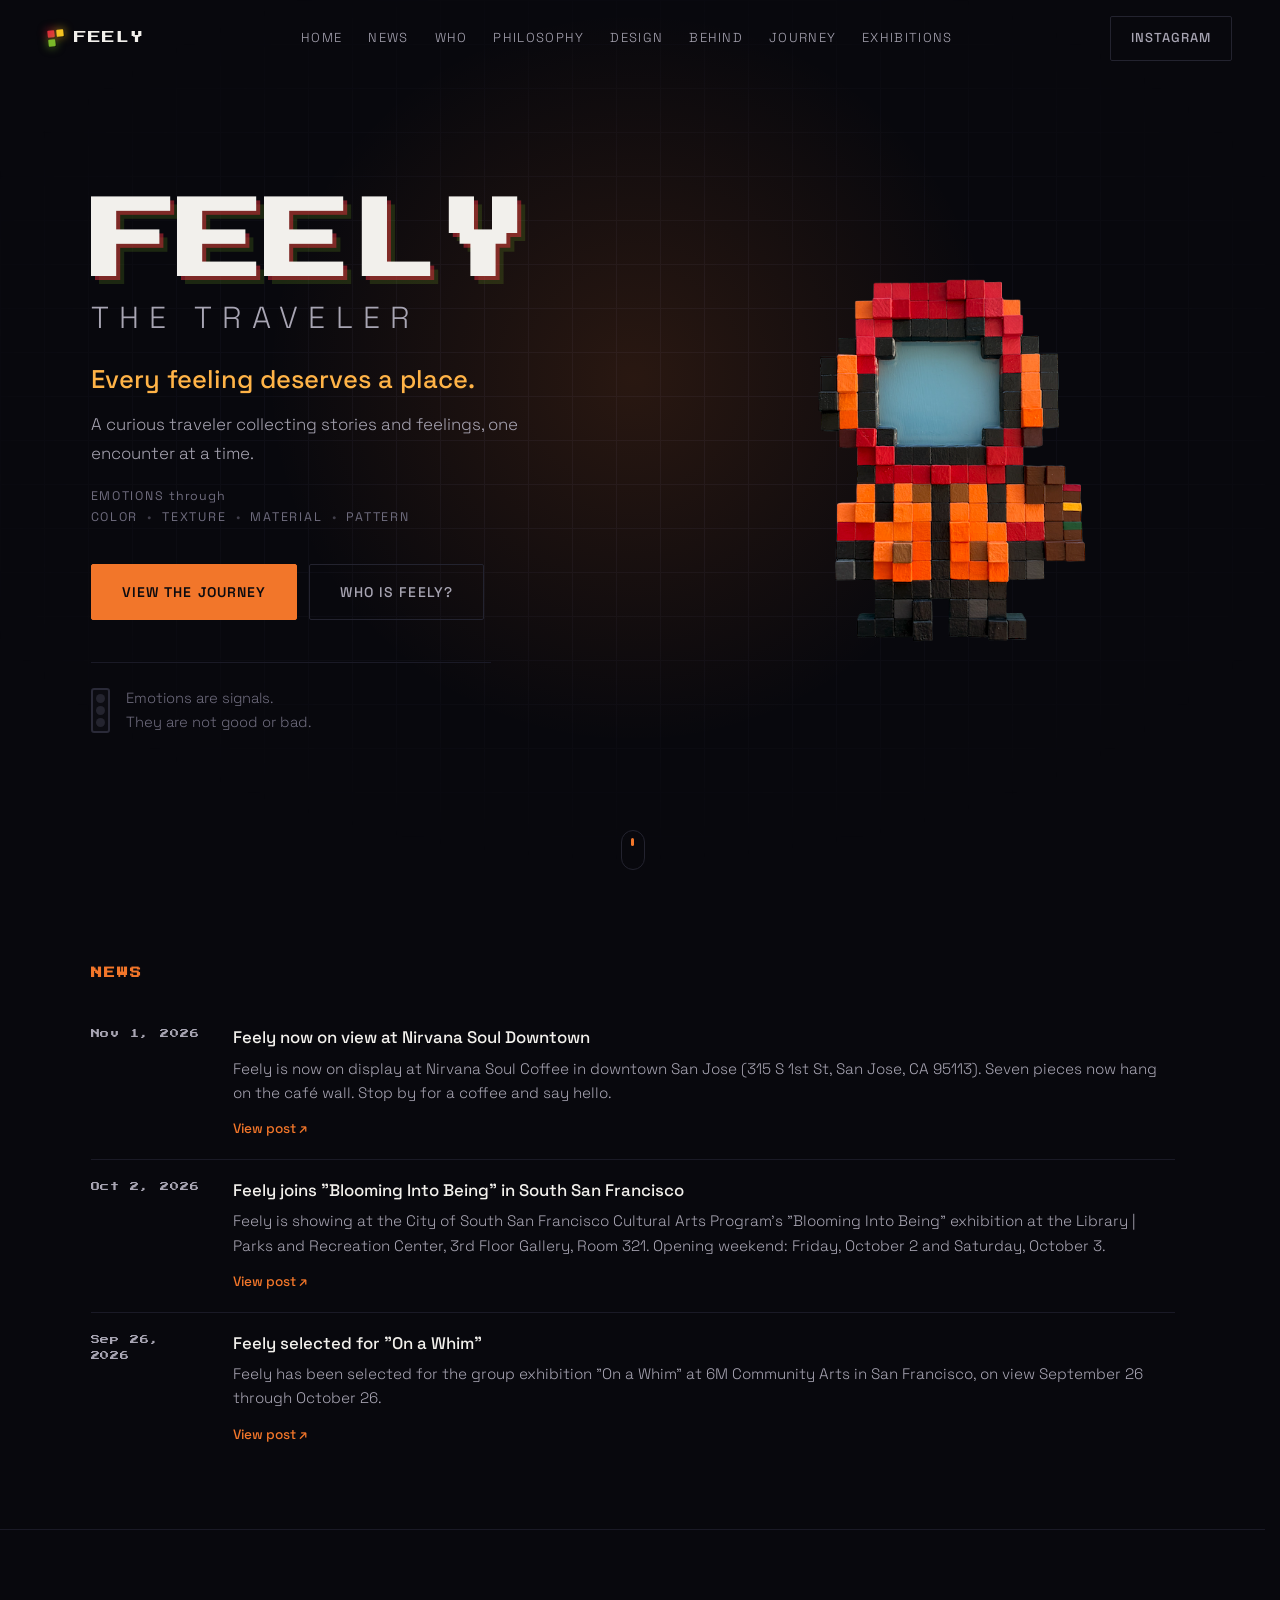
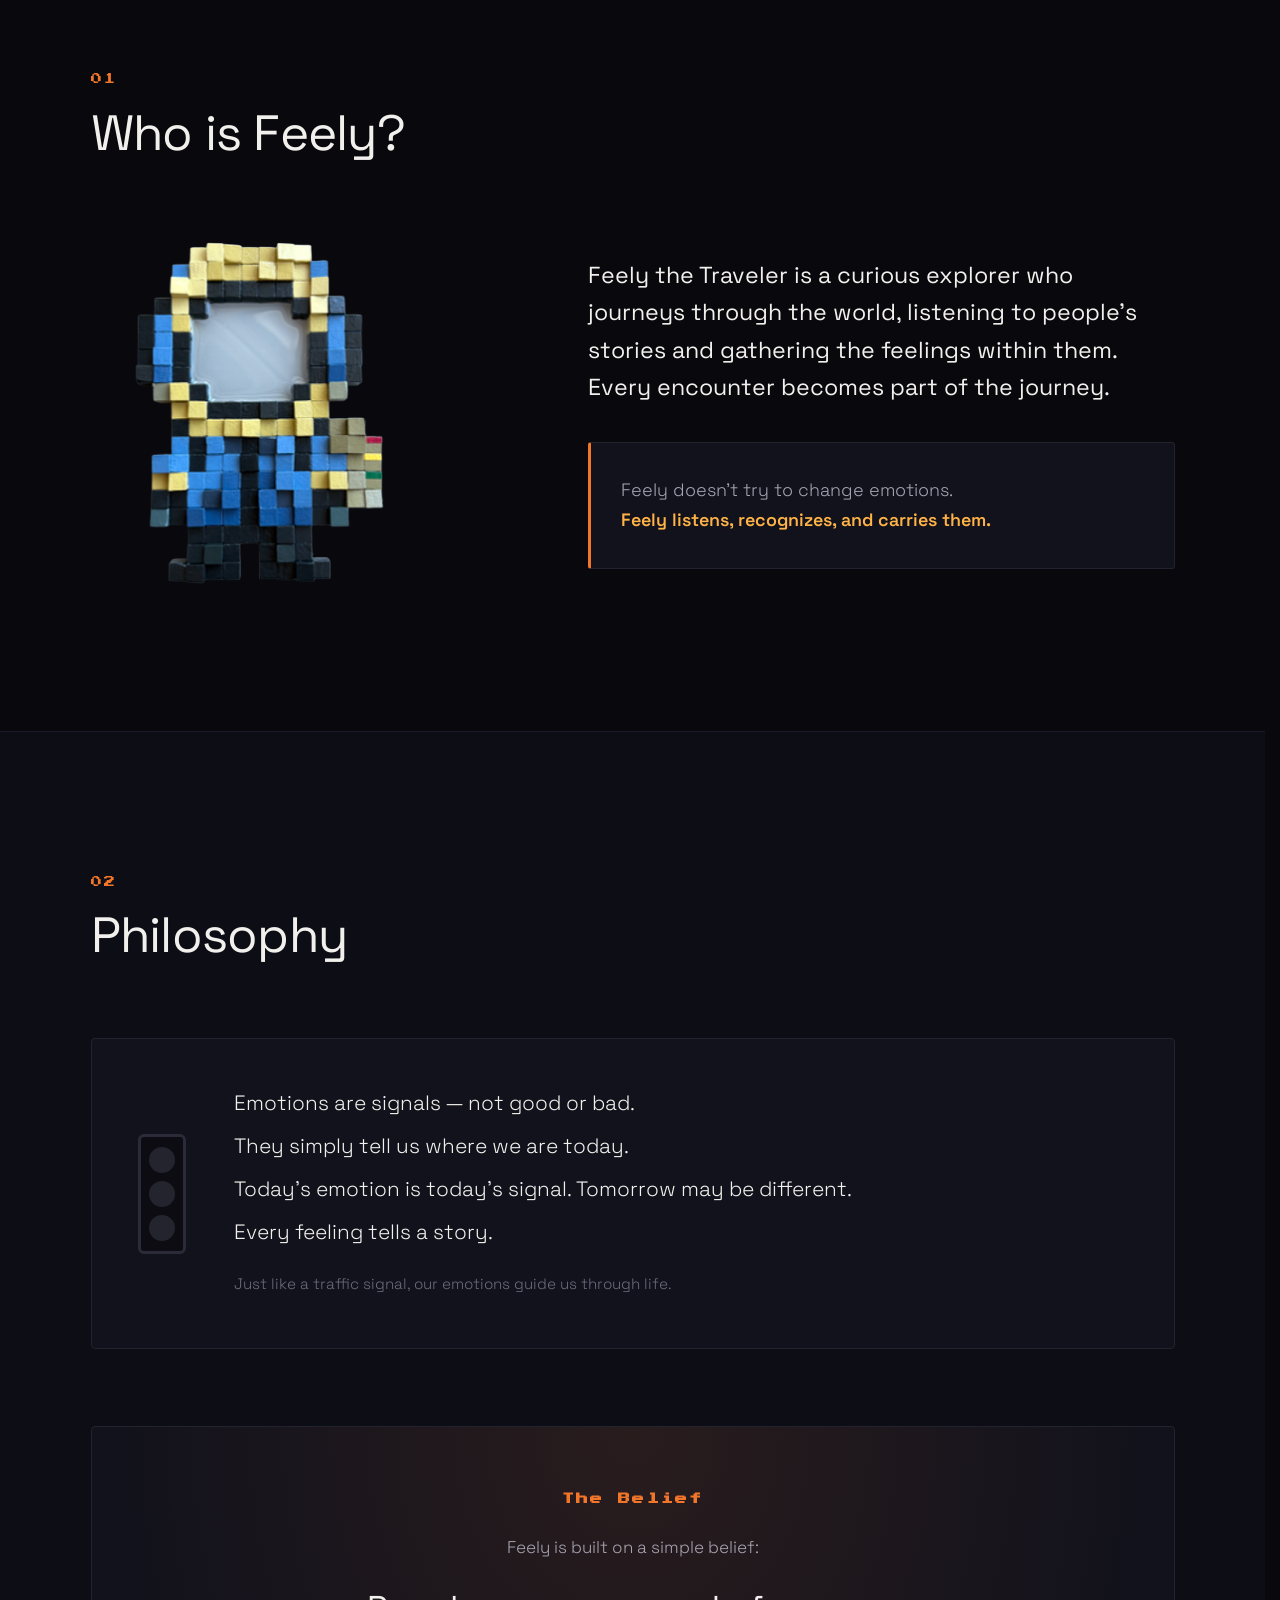
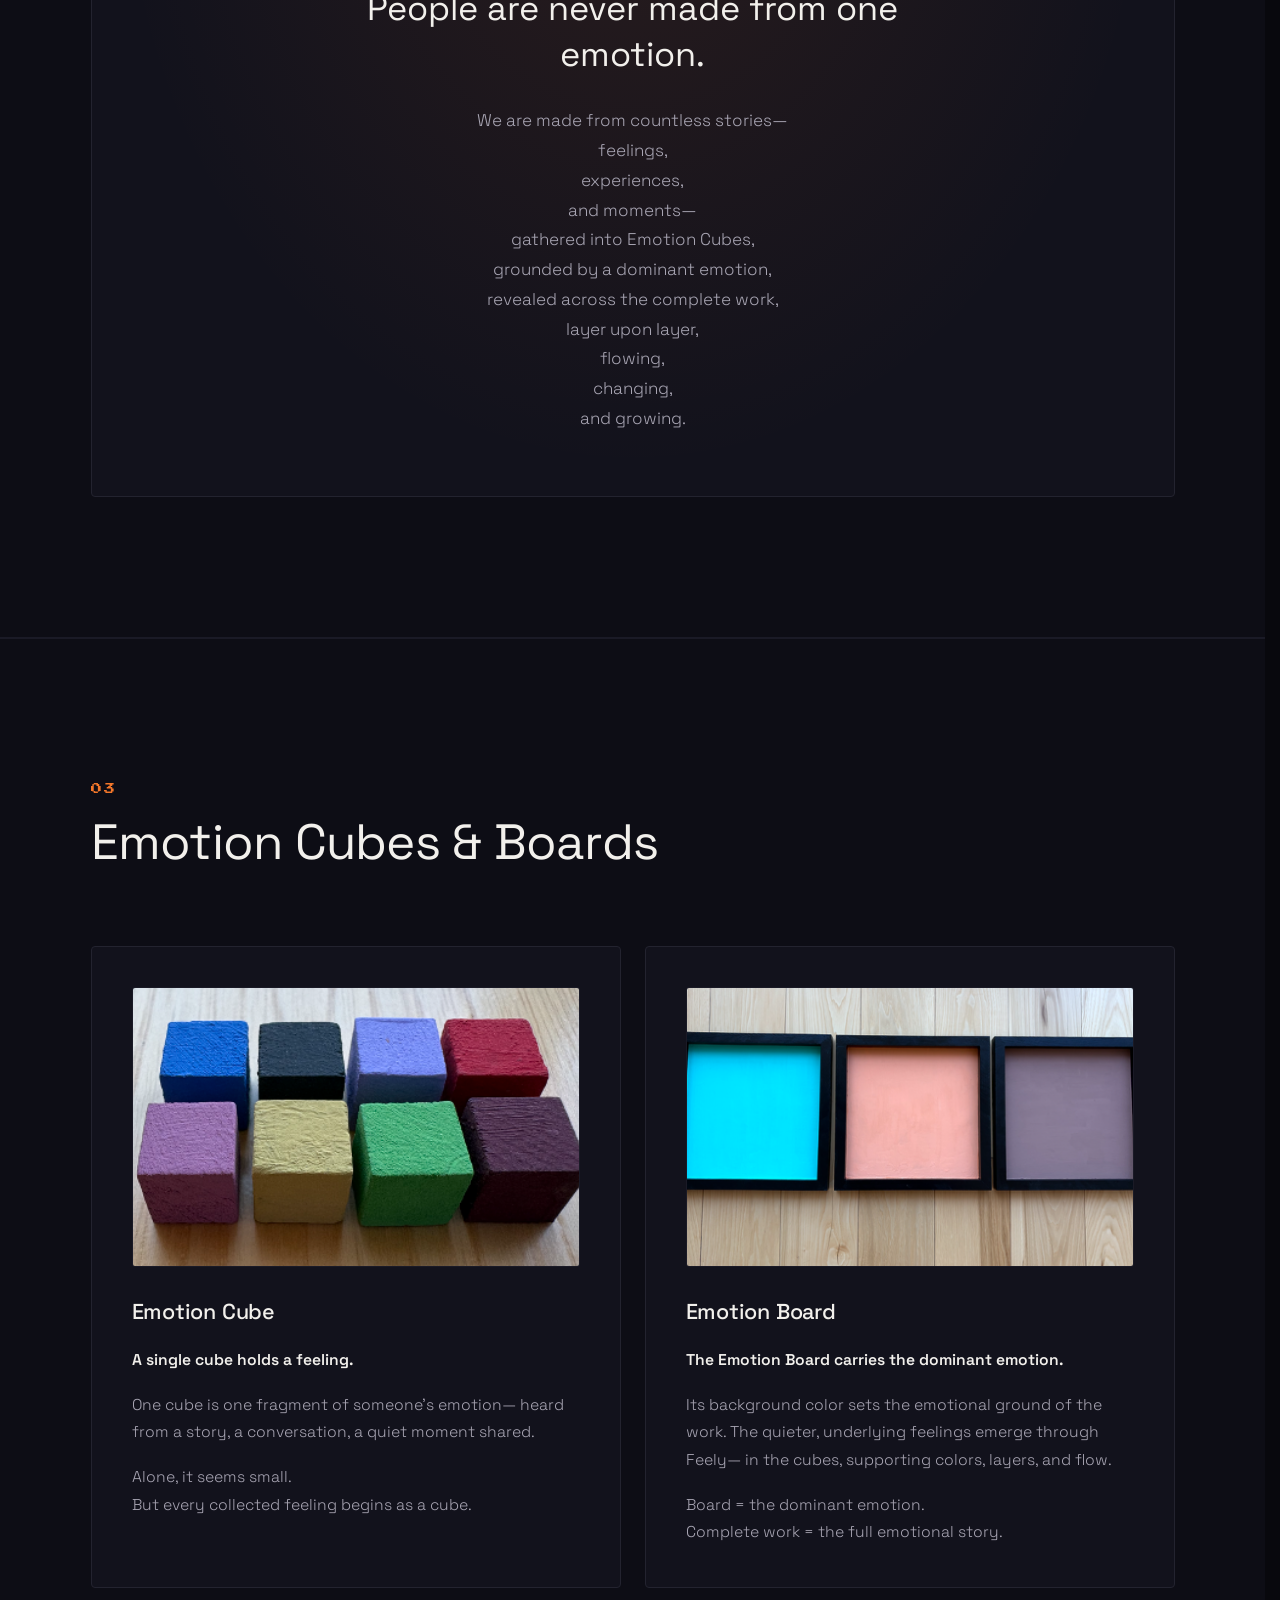
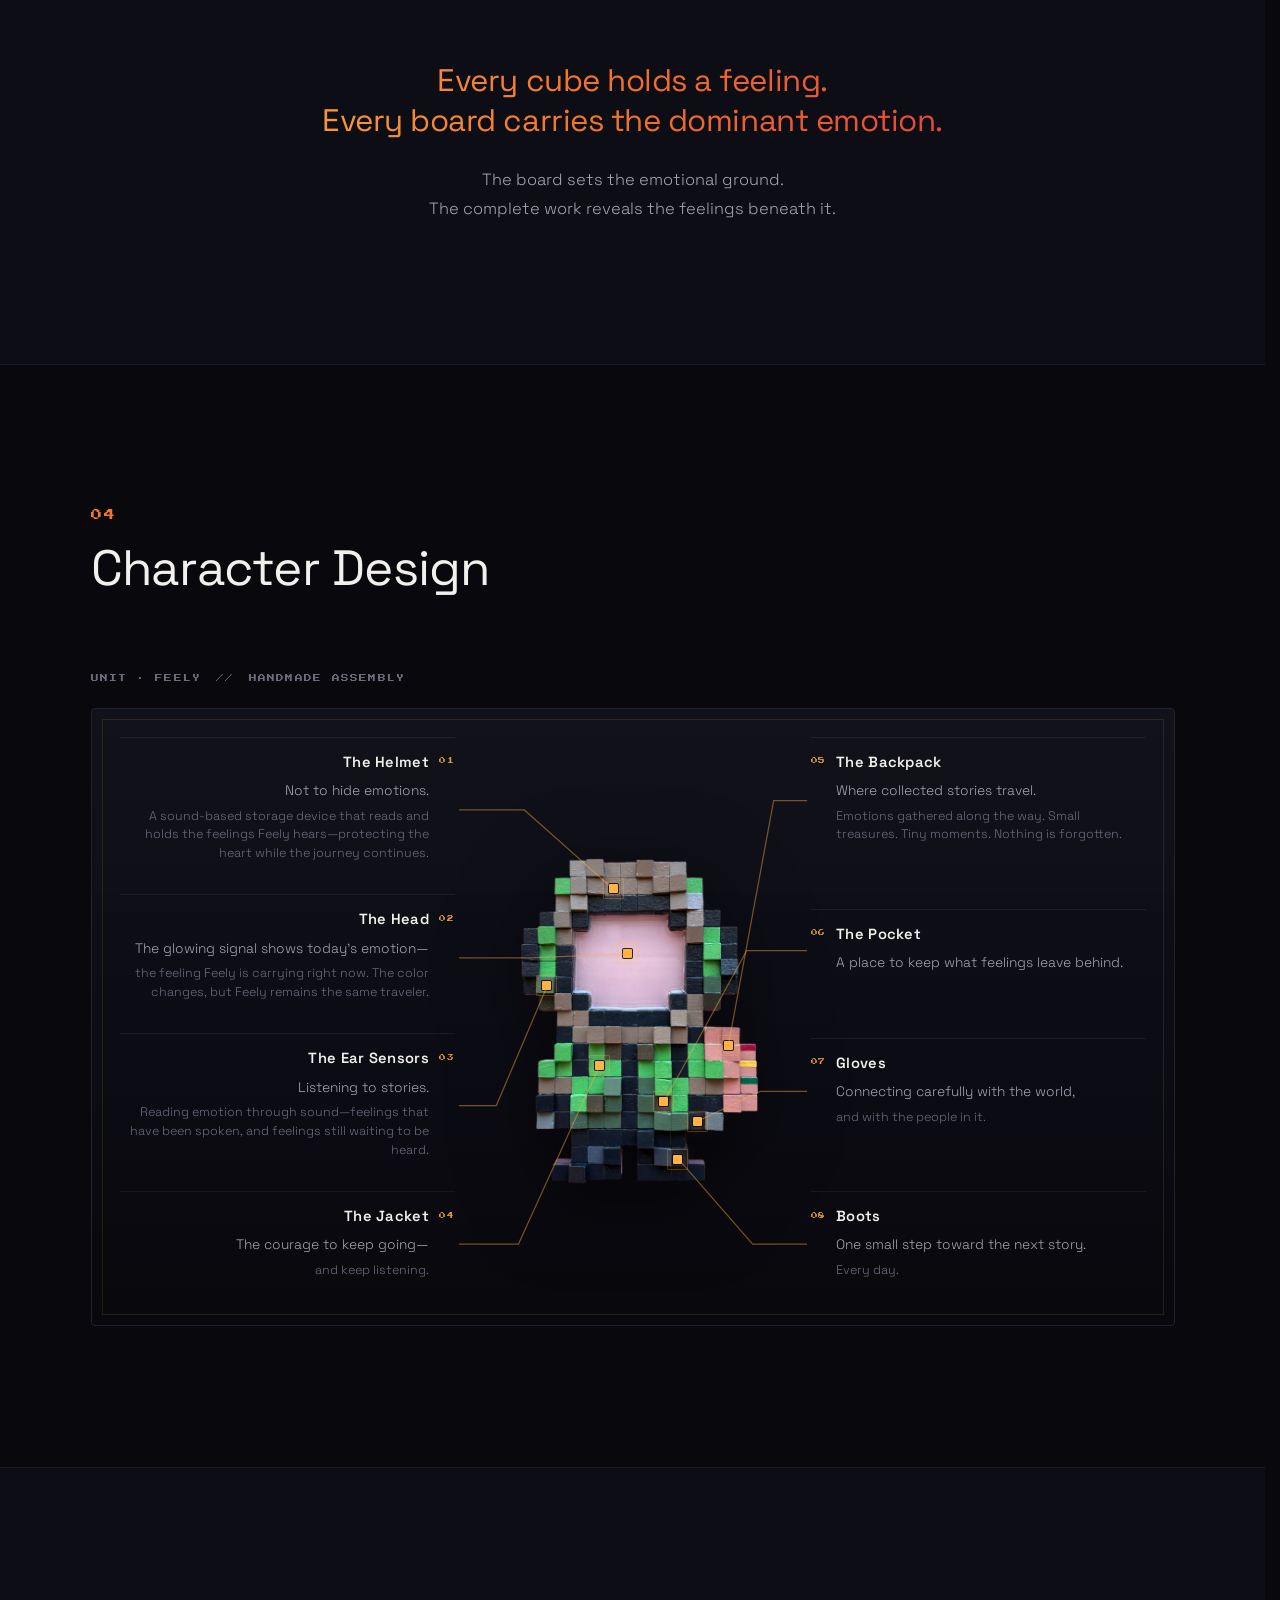
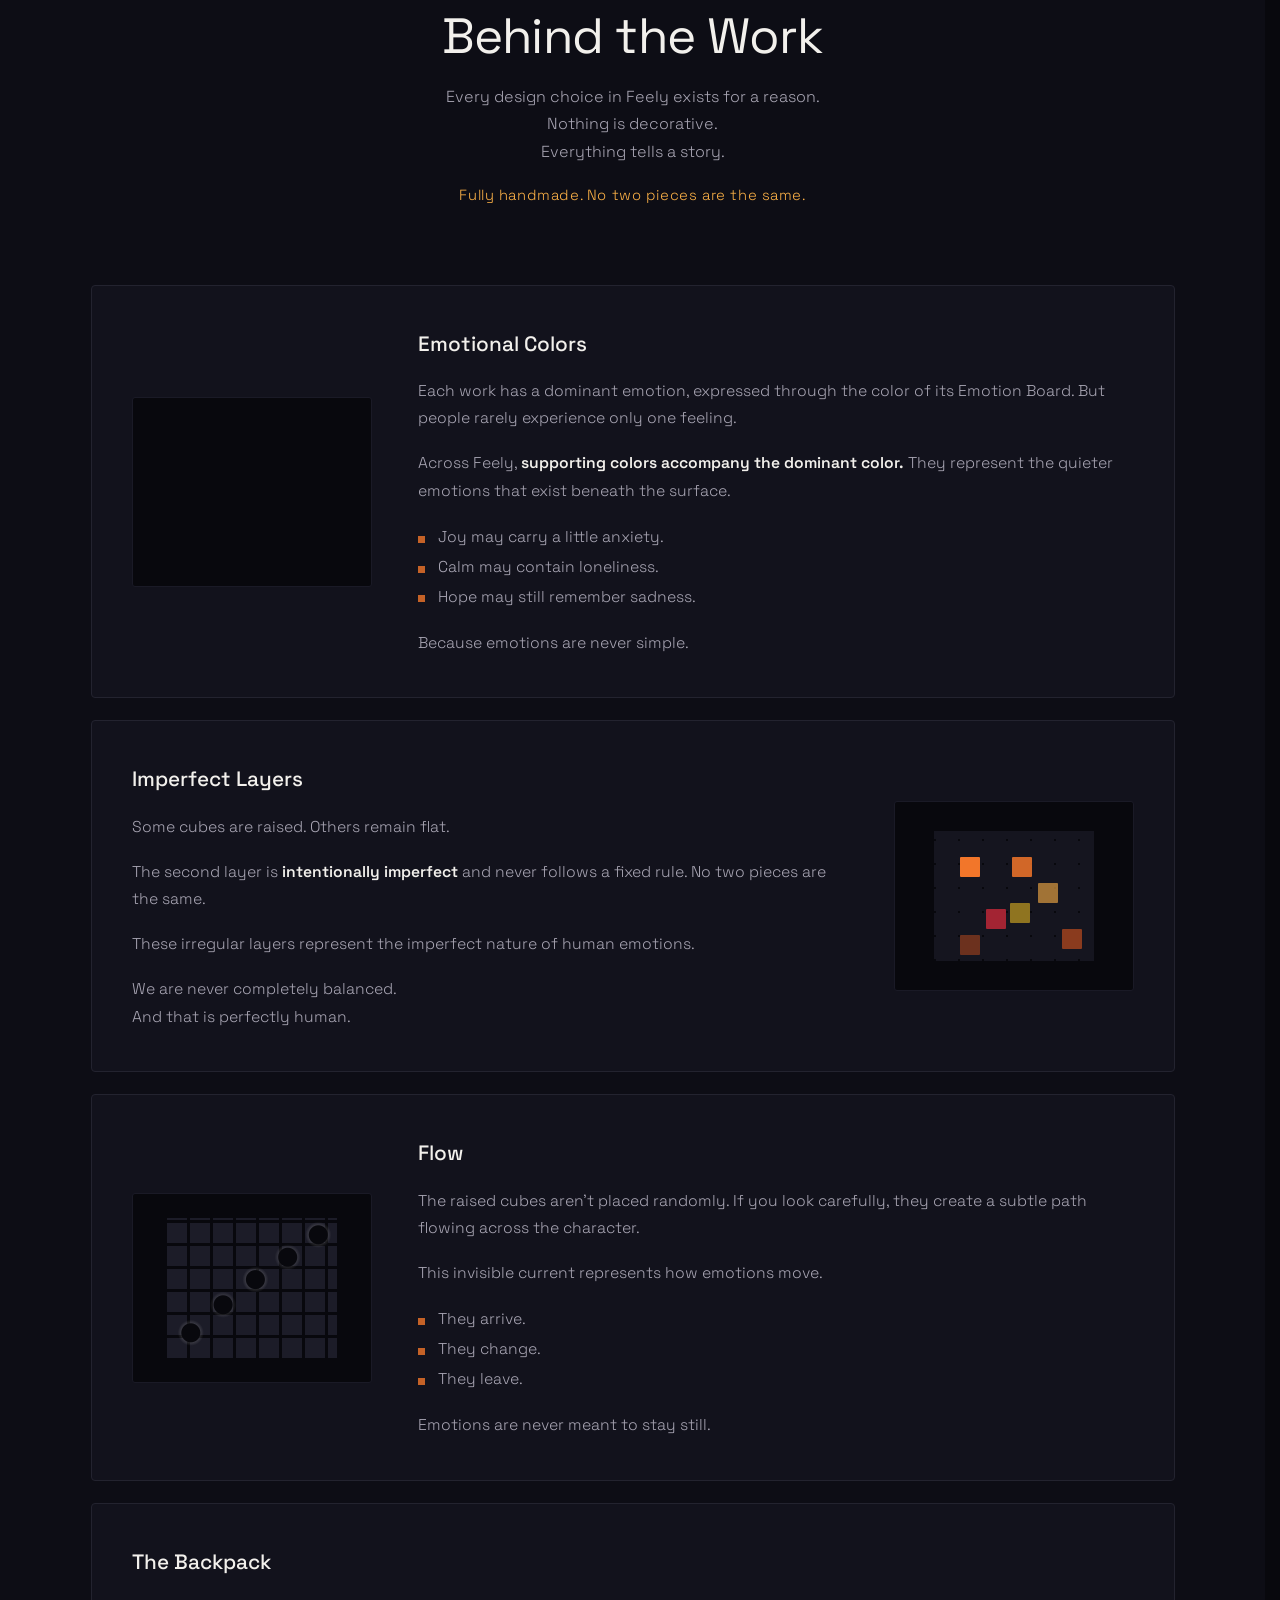
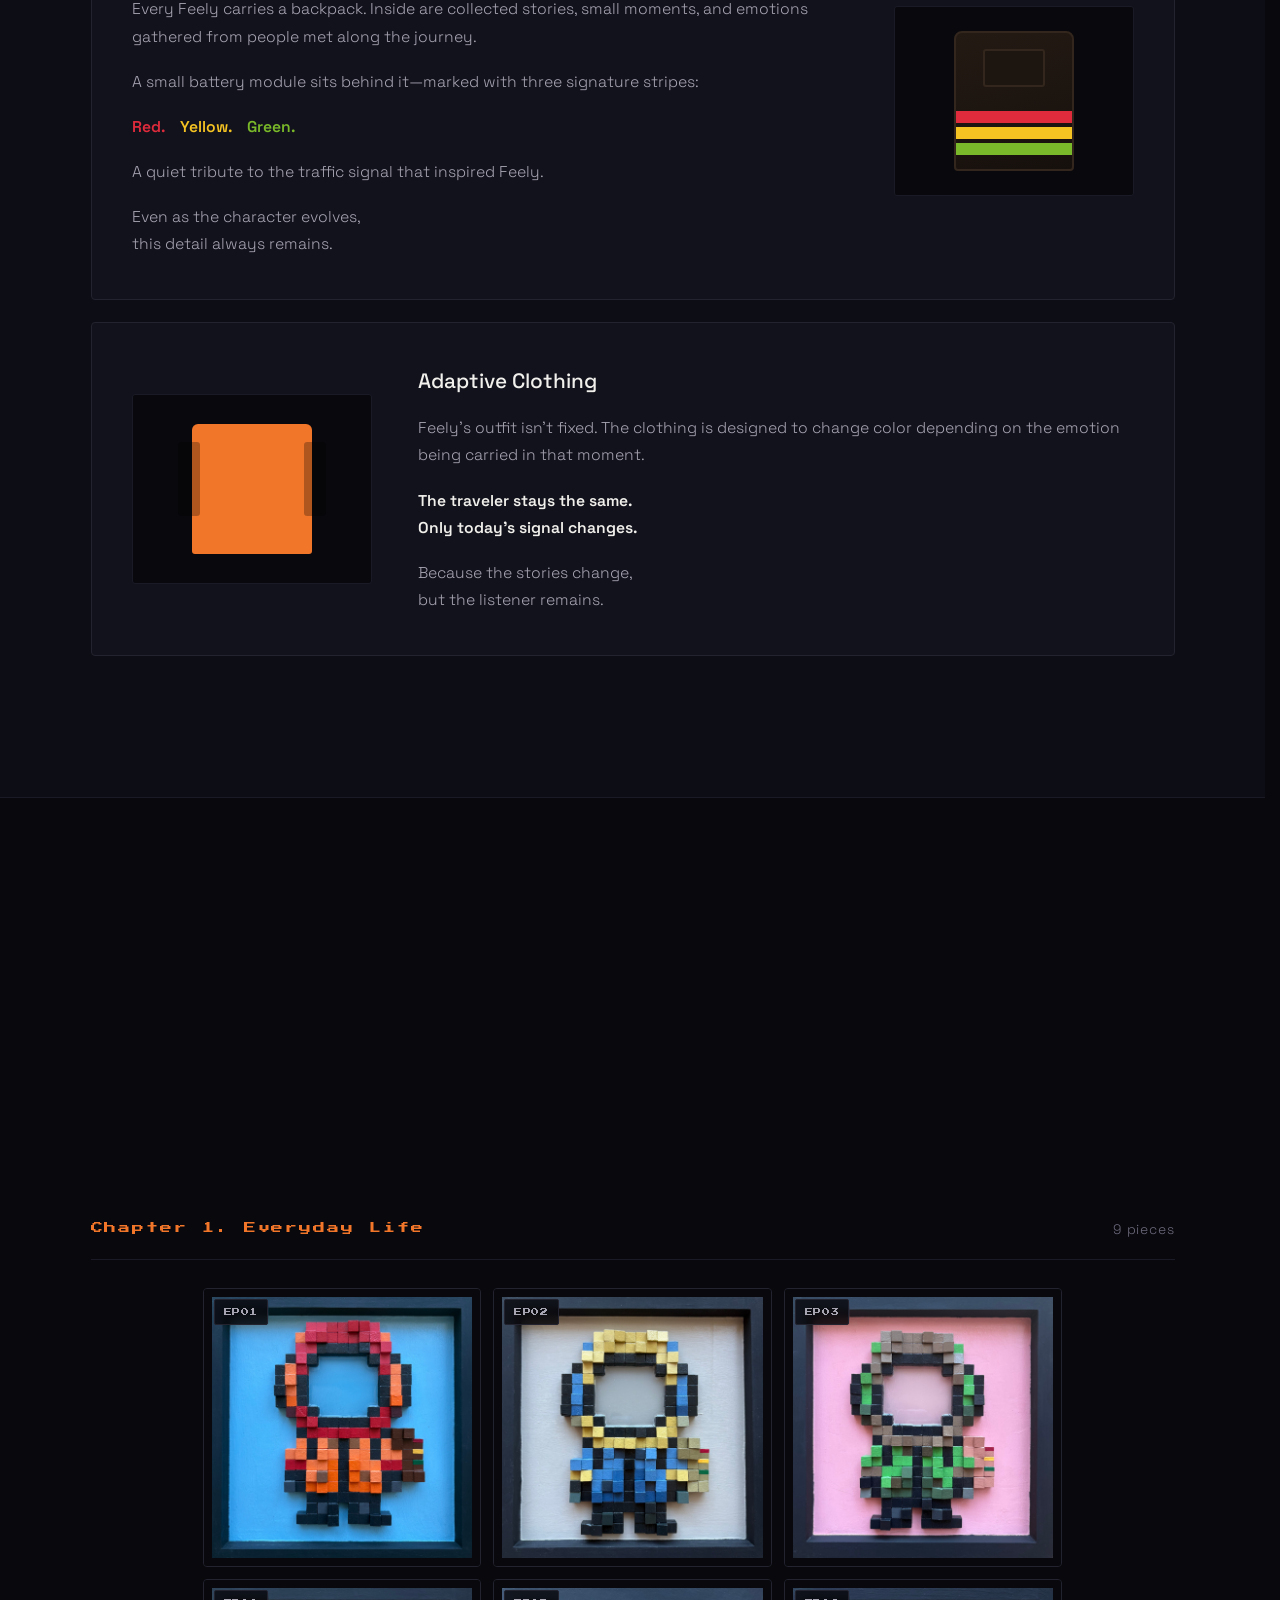
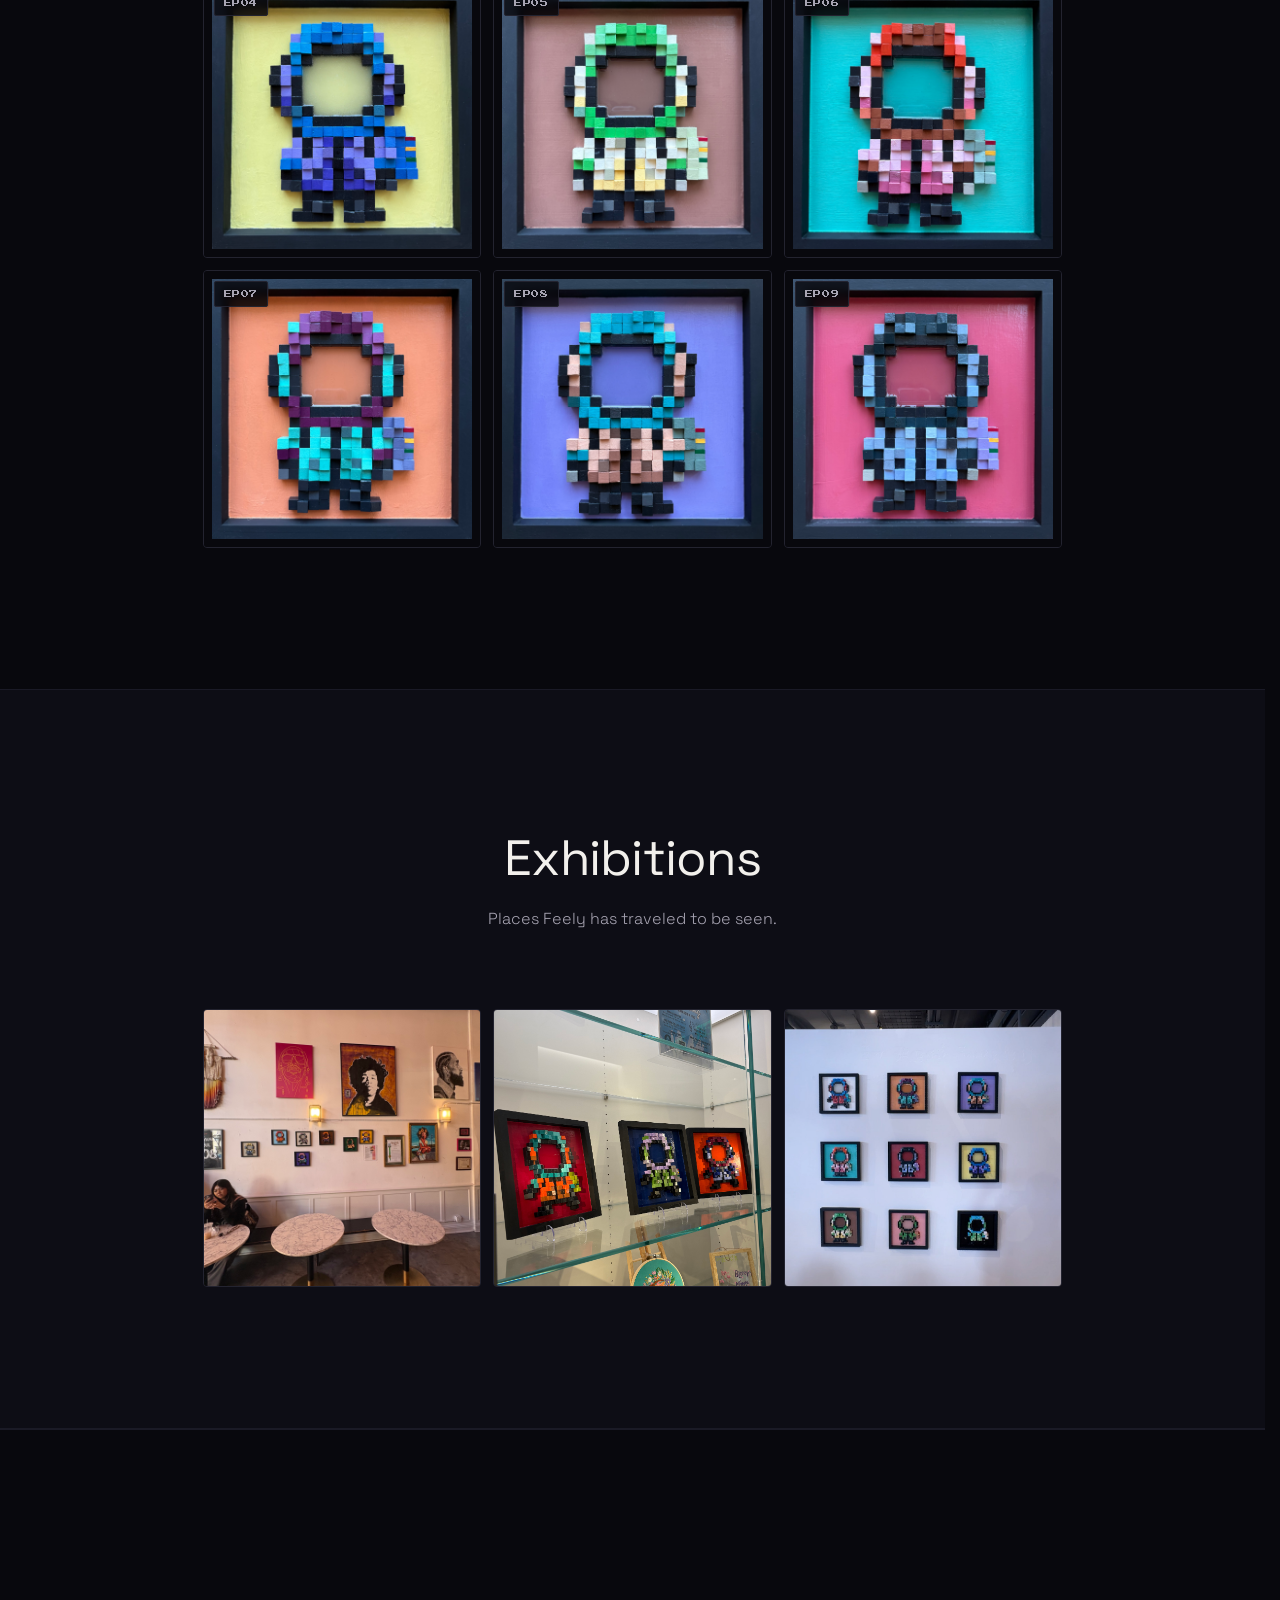
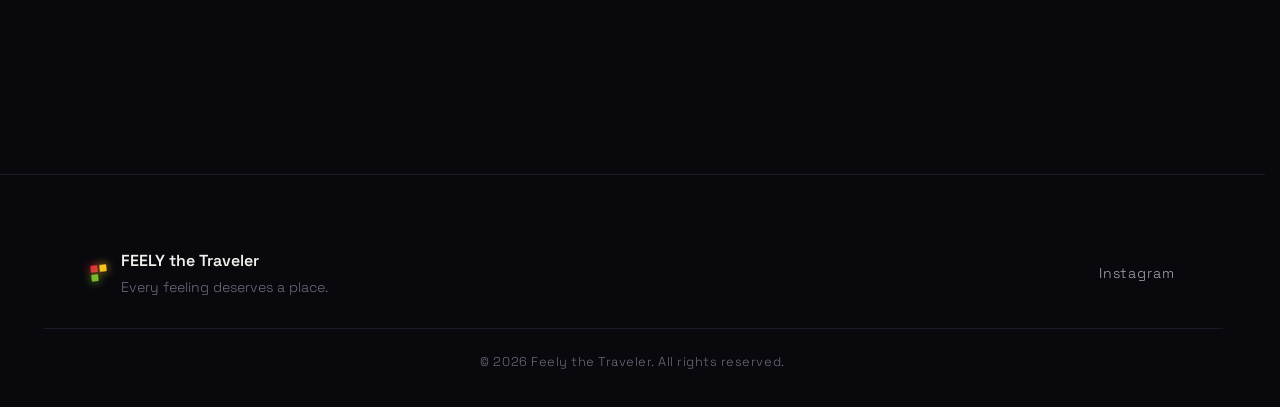
==== commit f192cfbb: "Show upload date under each work's story Co-authored-by: Copilot App <223556219+Copilot@users.norepl" ====
--- a/index.html
+++ b/index.html
@@ -582,6 +582,7 @@
       <p class="lb__submeta" id="lbSubmeta" hidden></p>
       <p class="lb__emotion" id="lbEmotion" hidden></p>
       <blockquote class="lb__note" id="lbNote"></blockquote>
+      <p class="lb__date" id="lbDate" hidden></p>
       <a class="lb__link" id="lbLink" target="_blank" rel="noopener" hidden>View post ↗</a>
     </aside>
   </div>
--- a/assets/css/style.css
+++ b/assets/css/style.css
@@ -1936,6 +1936,16 @@
 }
 
 .lb__note[hidden] { display: none; }
+
+.lb__date {
+  margin: 1.2rem 0 0;
+  font-family: var(--sans);
+  font-size: .85rem;
+  letter-spacing: .08em;
+  color: var(--ink-mid);
+}
+
+.lb__date[hidden] { display: none; }
 
 .lb__link {
   display: inline-block;
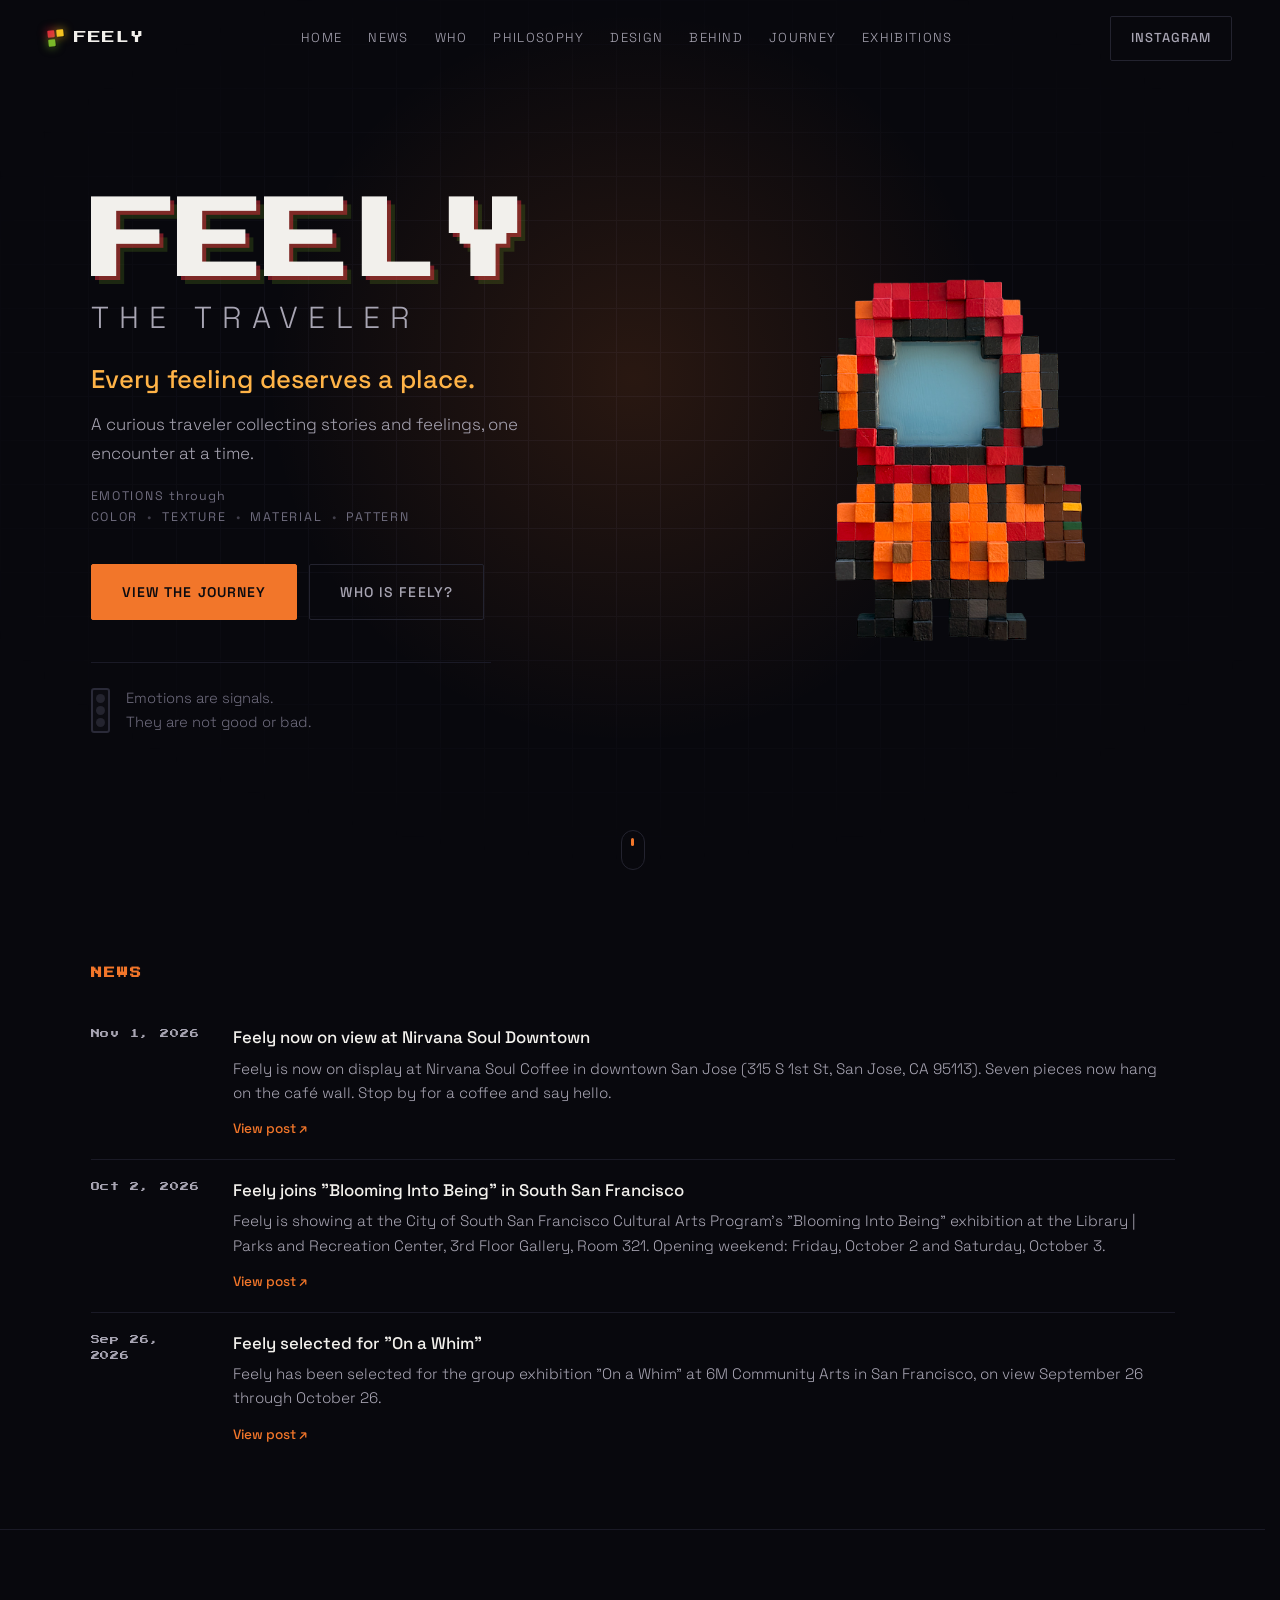
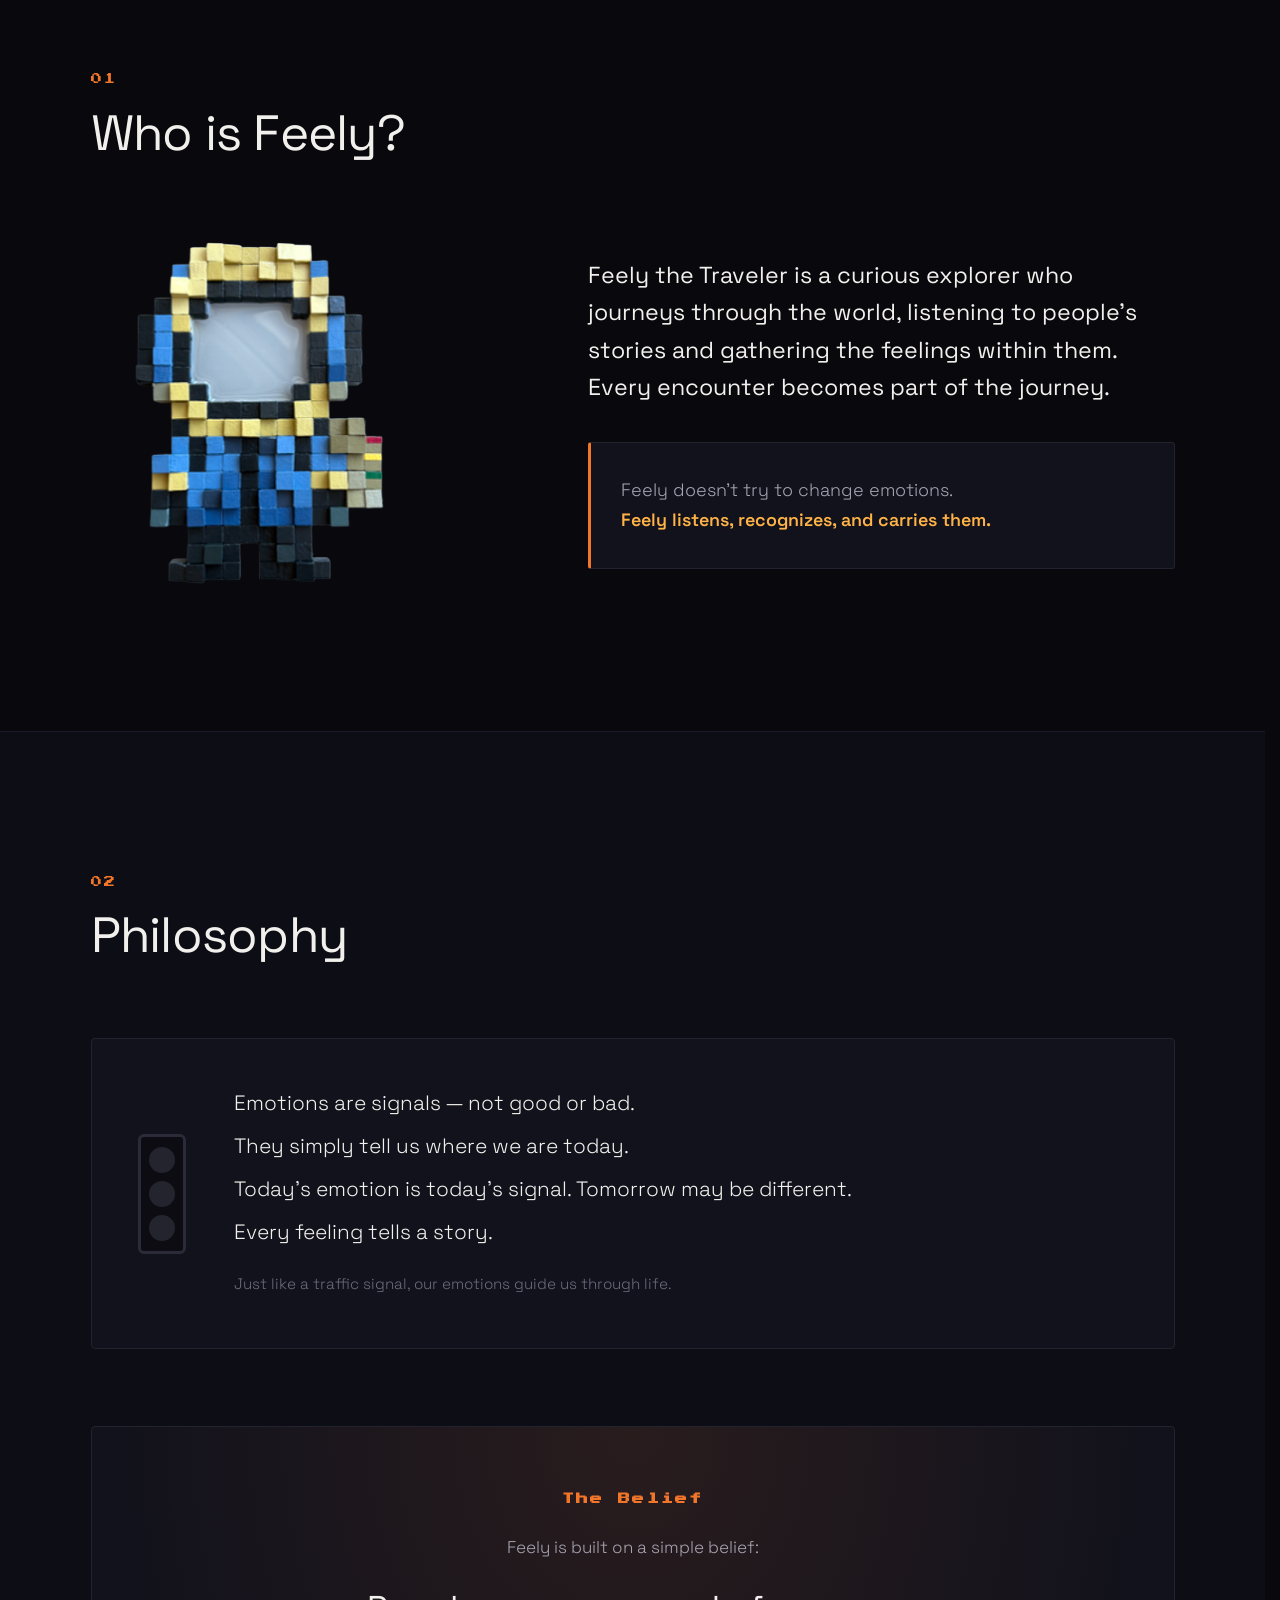
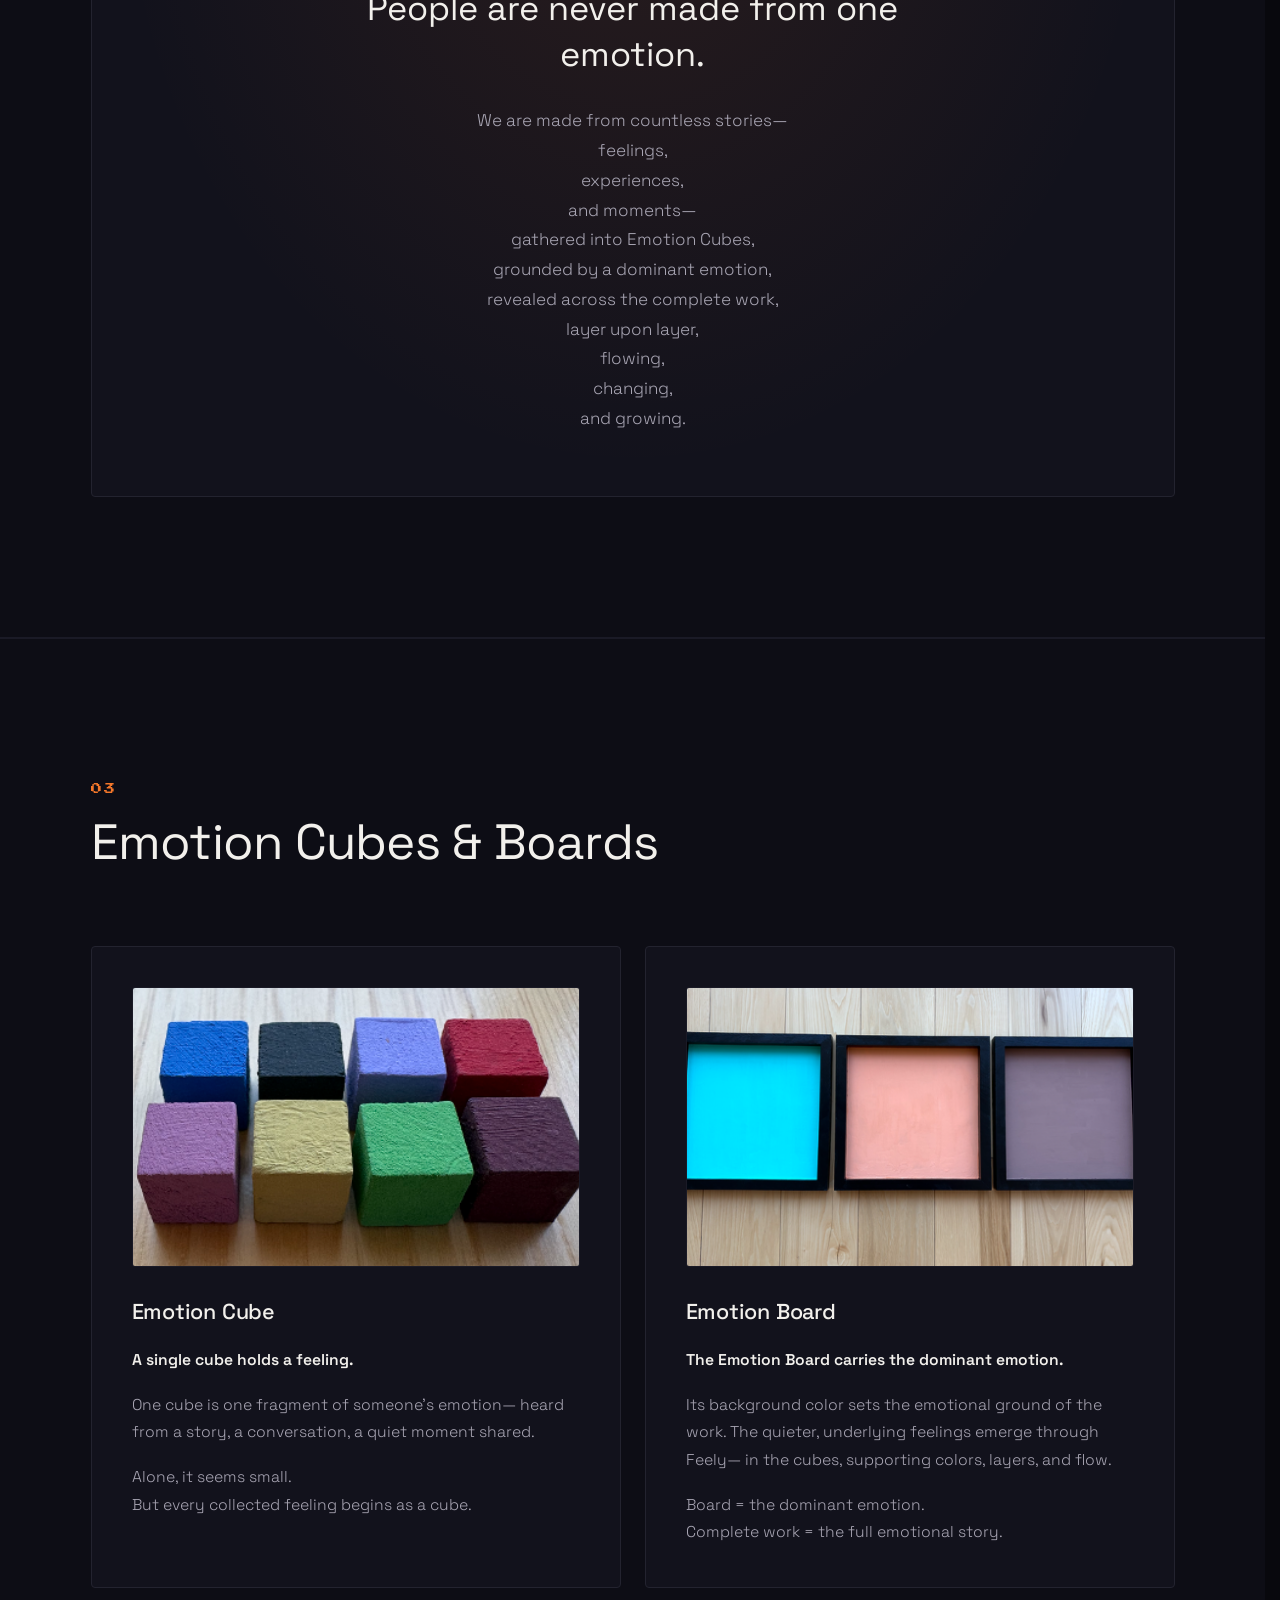
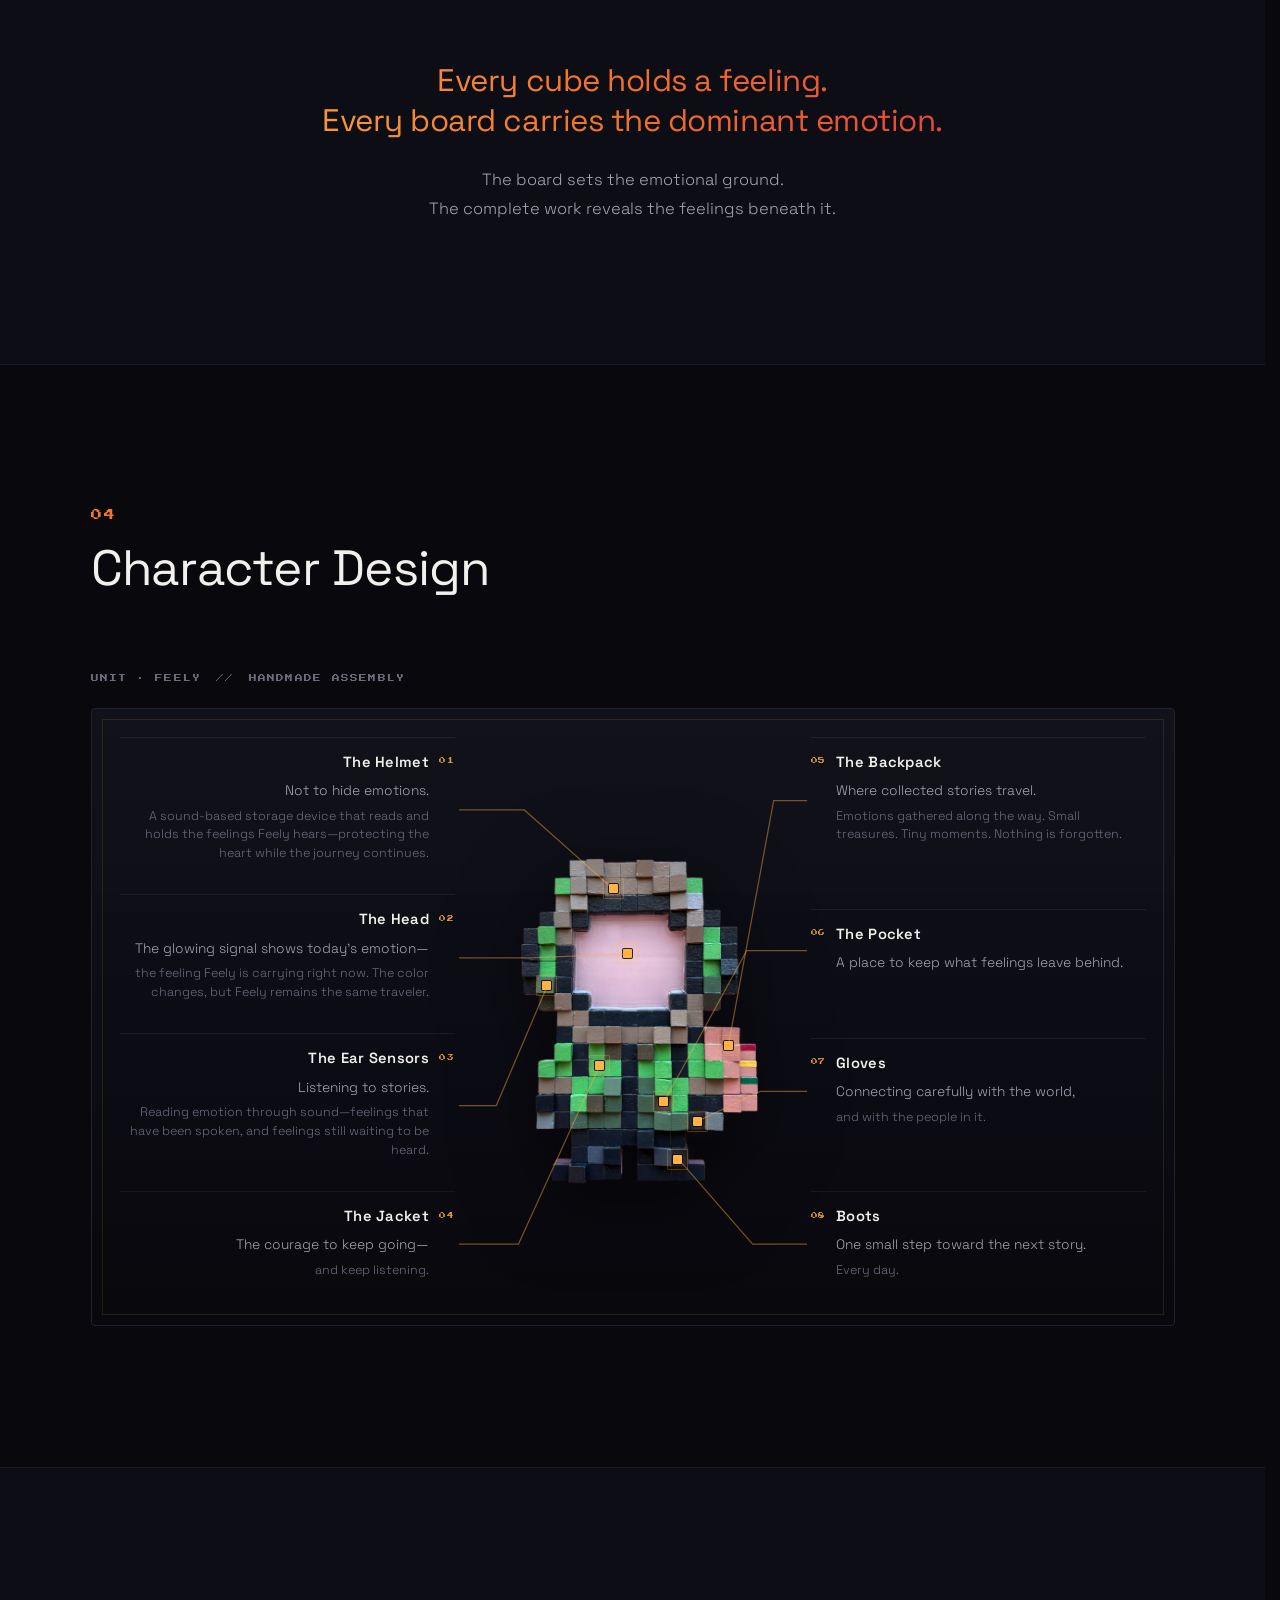
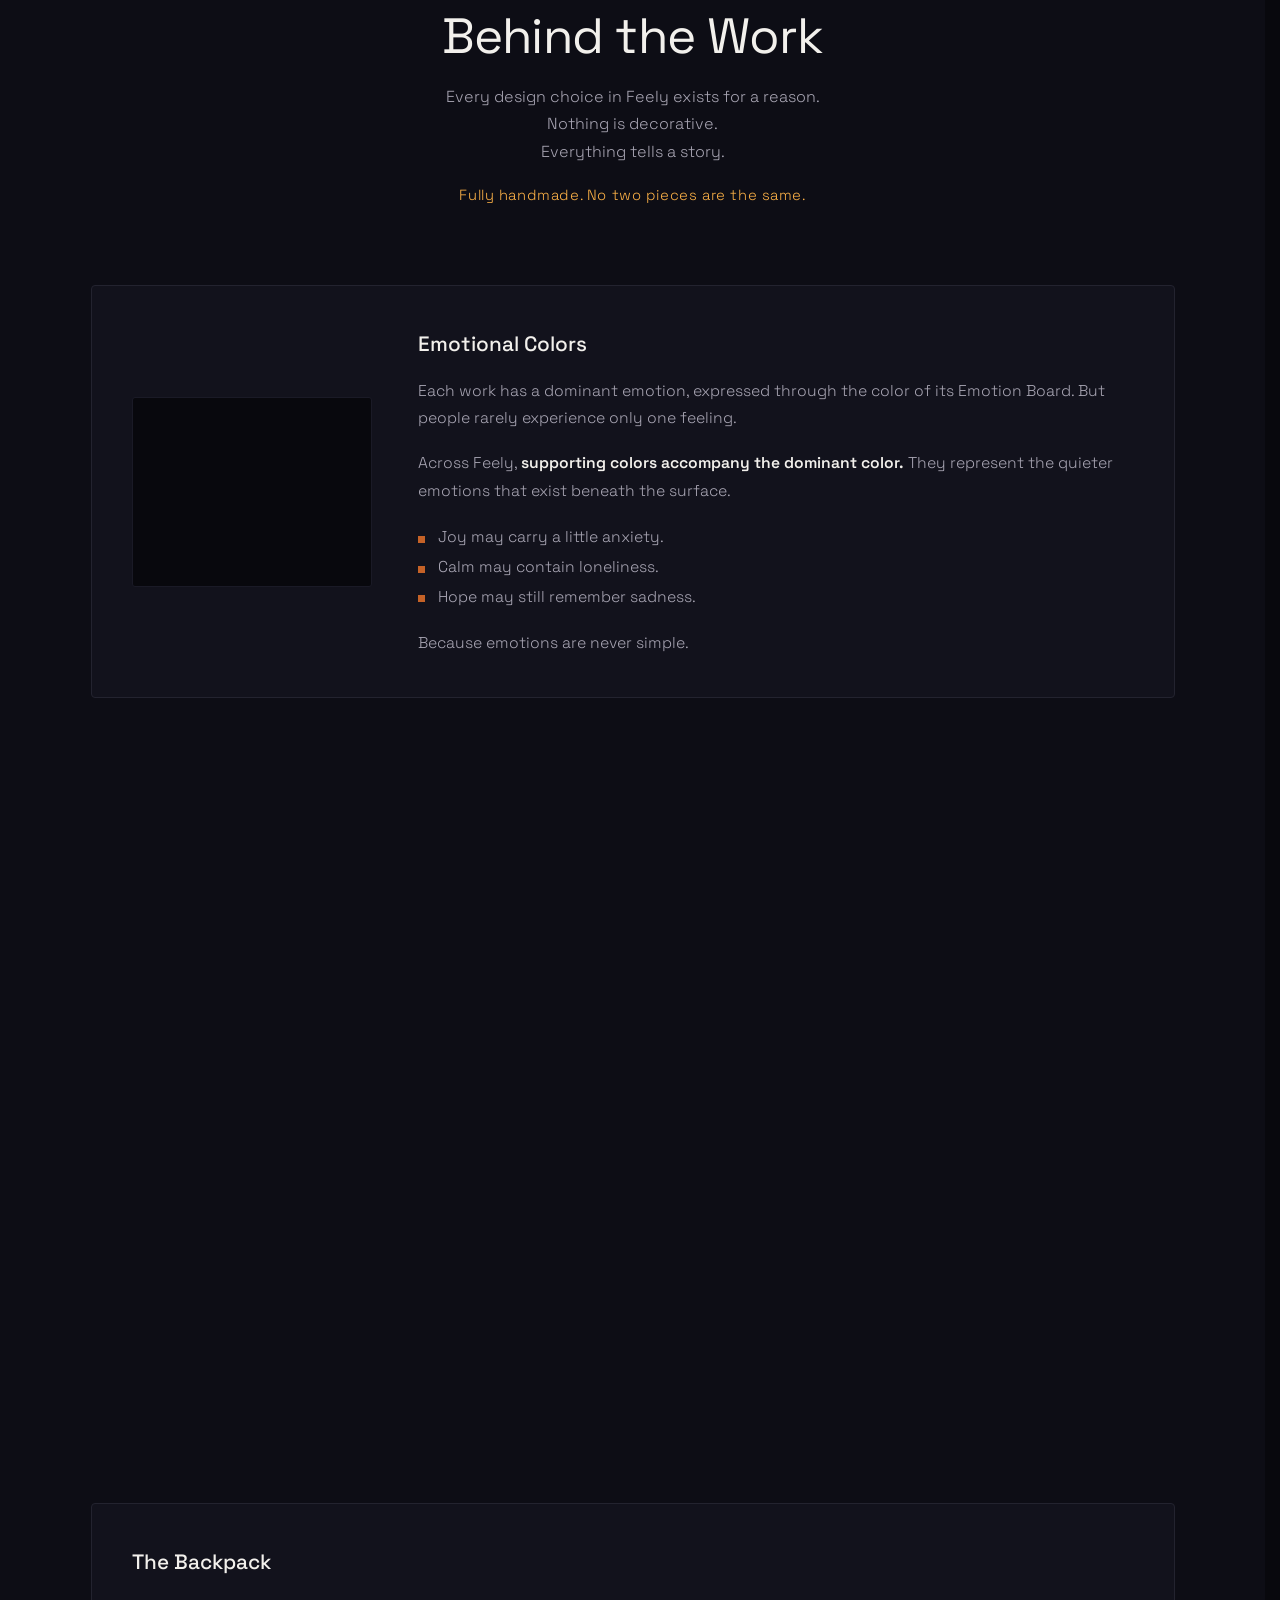
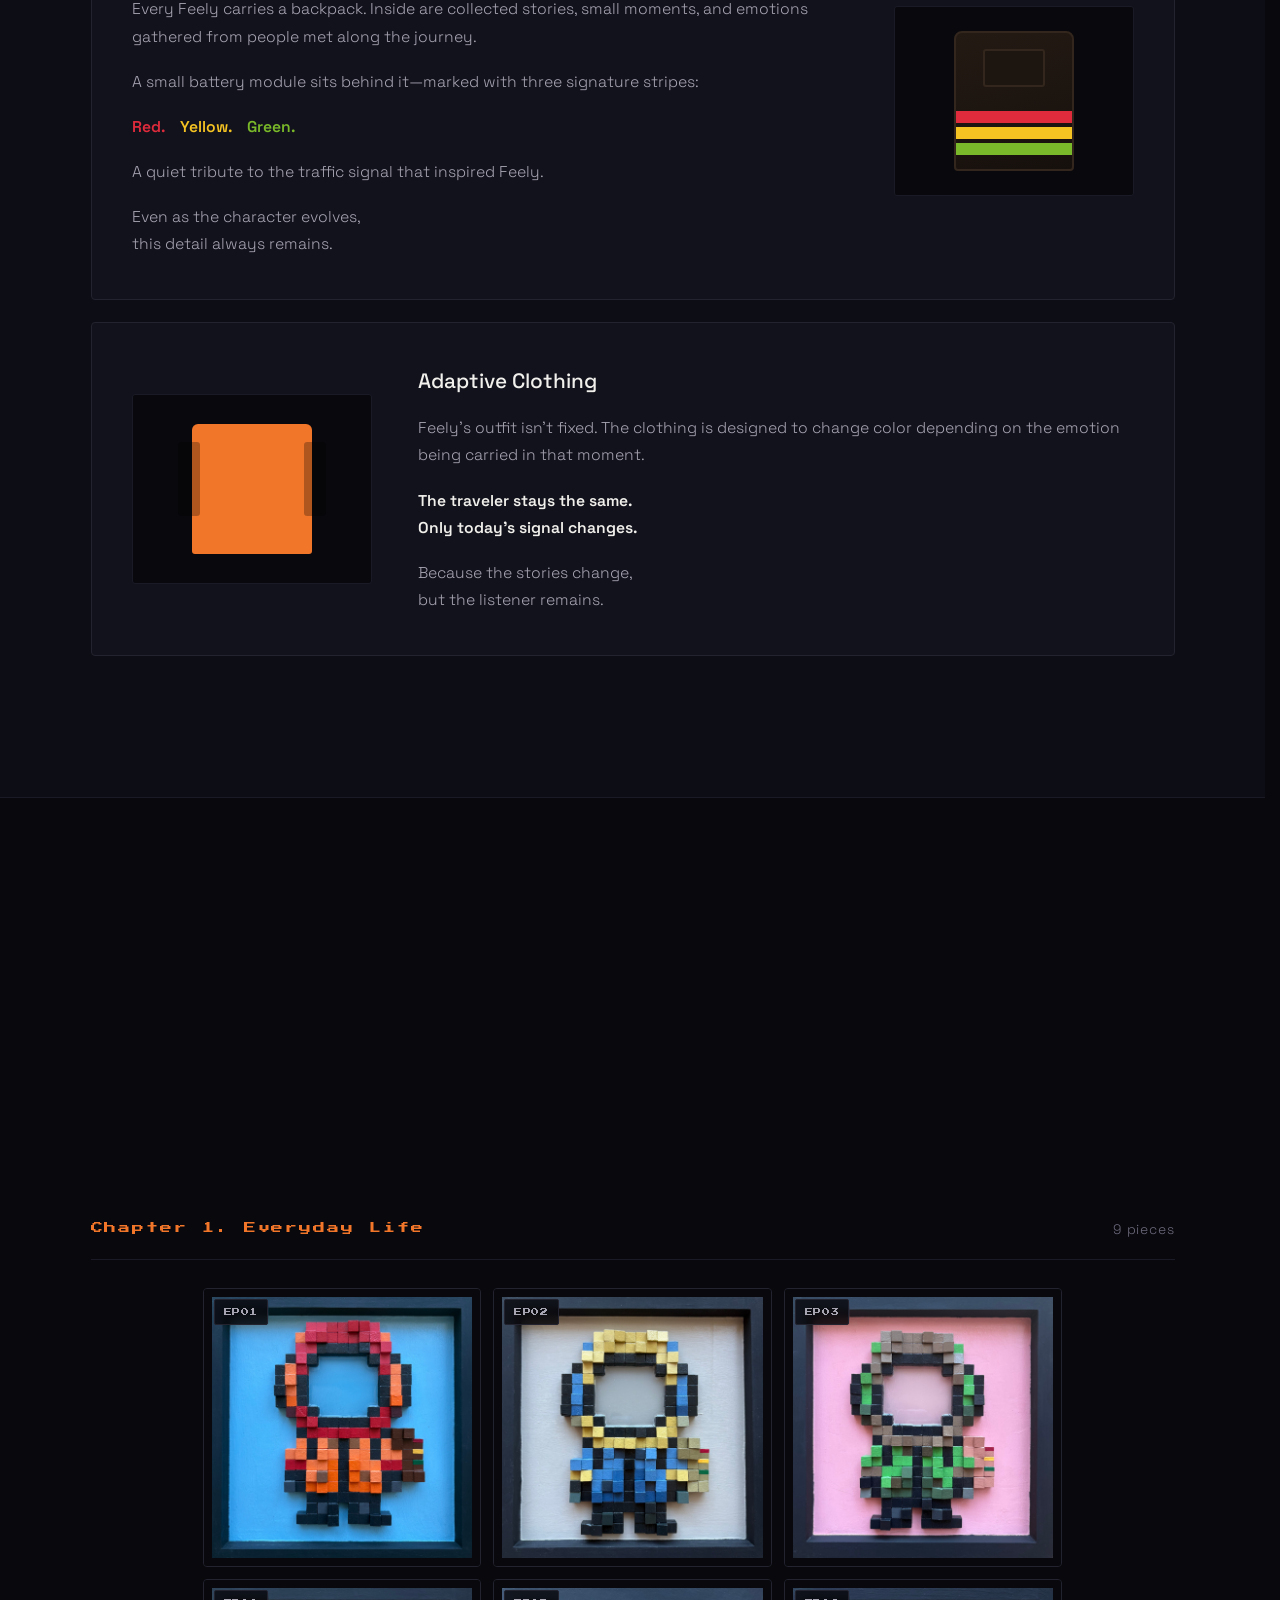
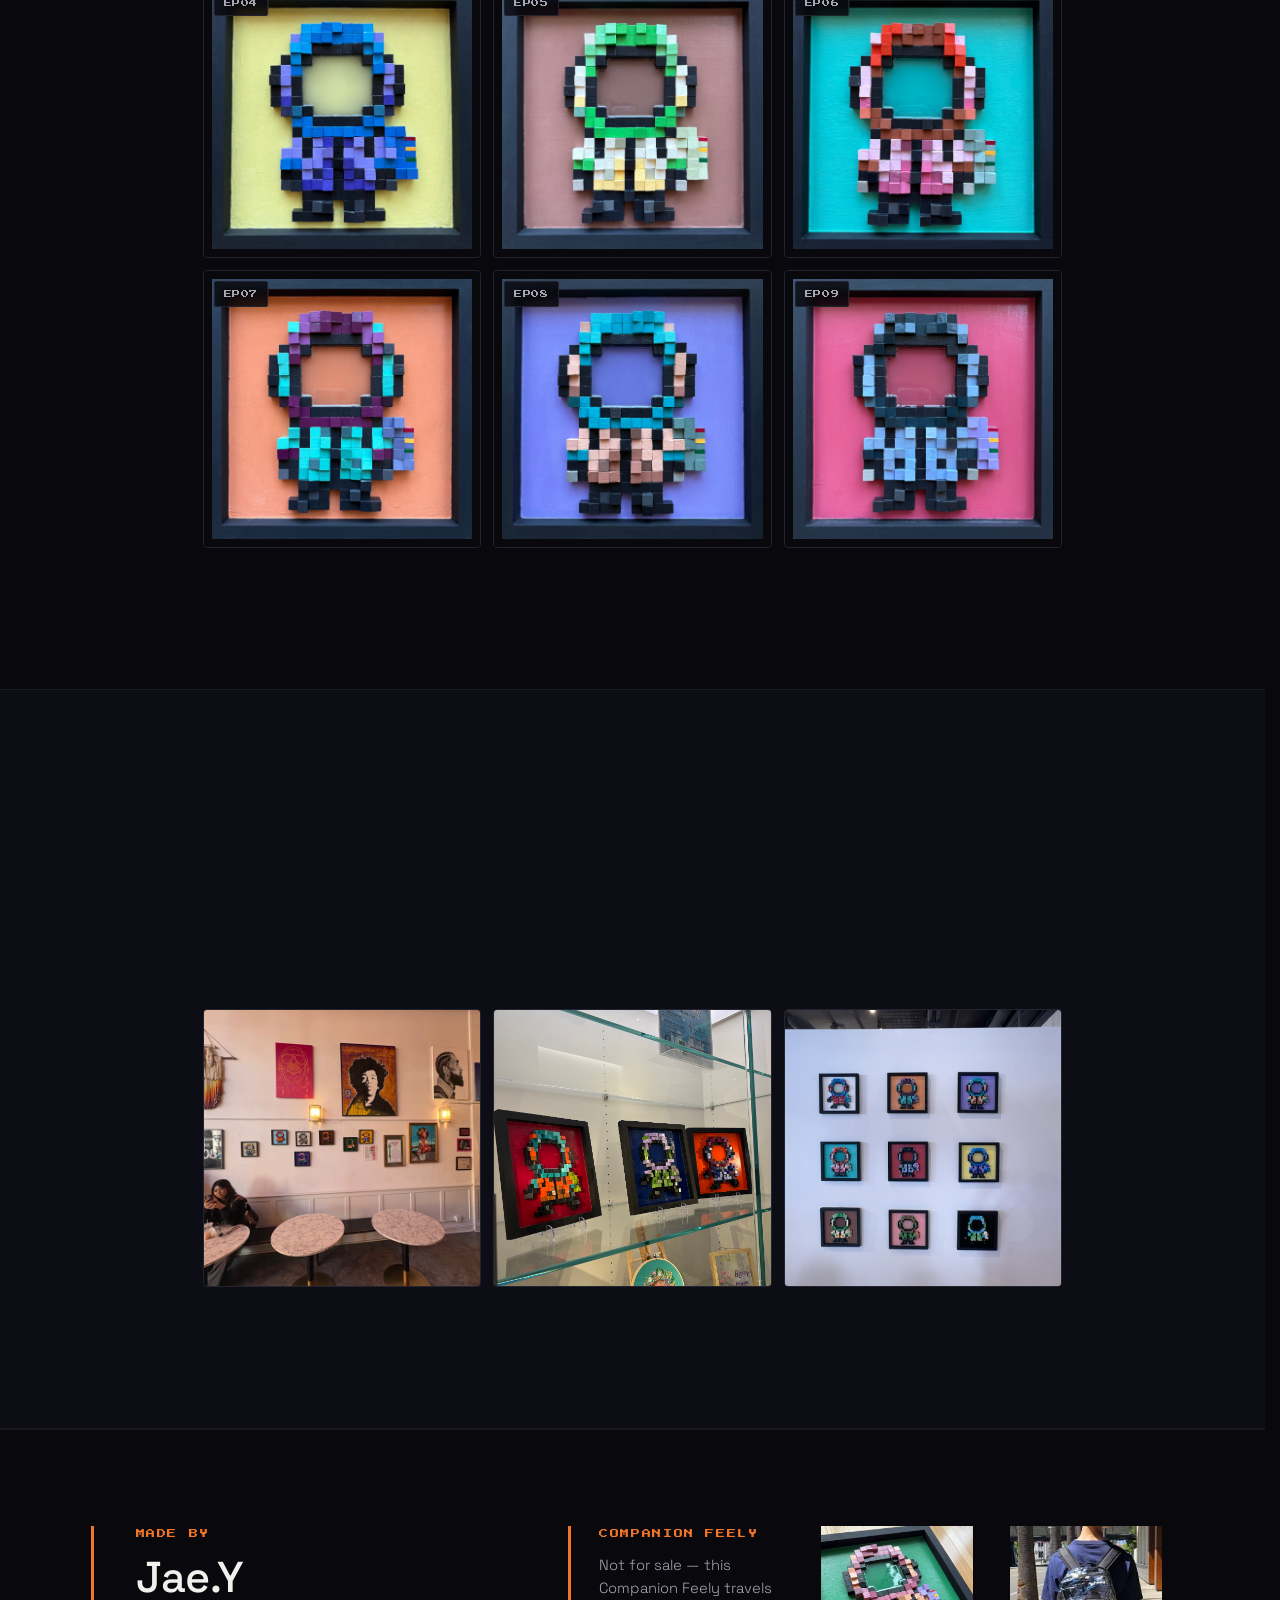
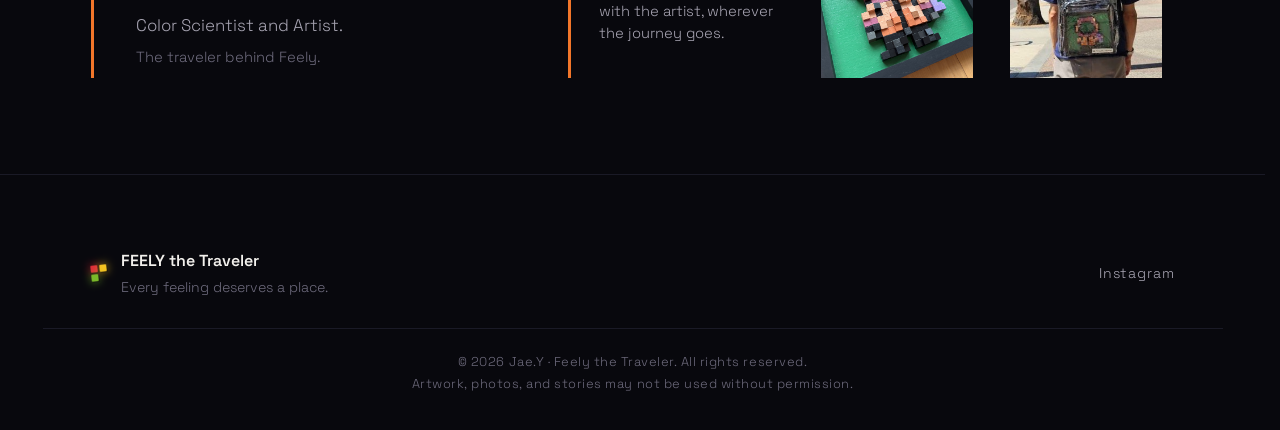
==== commit 30a864f0: "Credit Jae.Y in footer copyright and add usage notice Co-authored-by: Copilot App <223556219+Copilot" ====
--- a/index.html
+++ b/index.html
@@ -561,7 +561,7 @@
       <a href="https://www.instagram.com/feely_the_traveler/" target="_blank" rel="noopener">Instagram</a>
     </nav>
   </div>
-  <p class="footer__copy">&copy; <span id="year"></span> Feely the Traveler. All rights reserved.</p>
+  <p class="footer__copy">&copy; <span id="year">2026</span> Jae.Y · Feely the Traveler. All rights reserved.<br>Artwork, photos, and stories may not be used without permission.</p>
 </footer>
 
 
